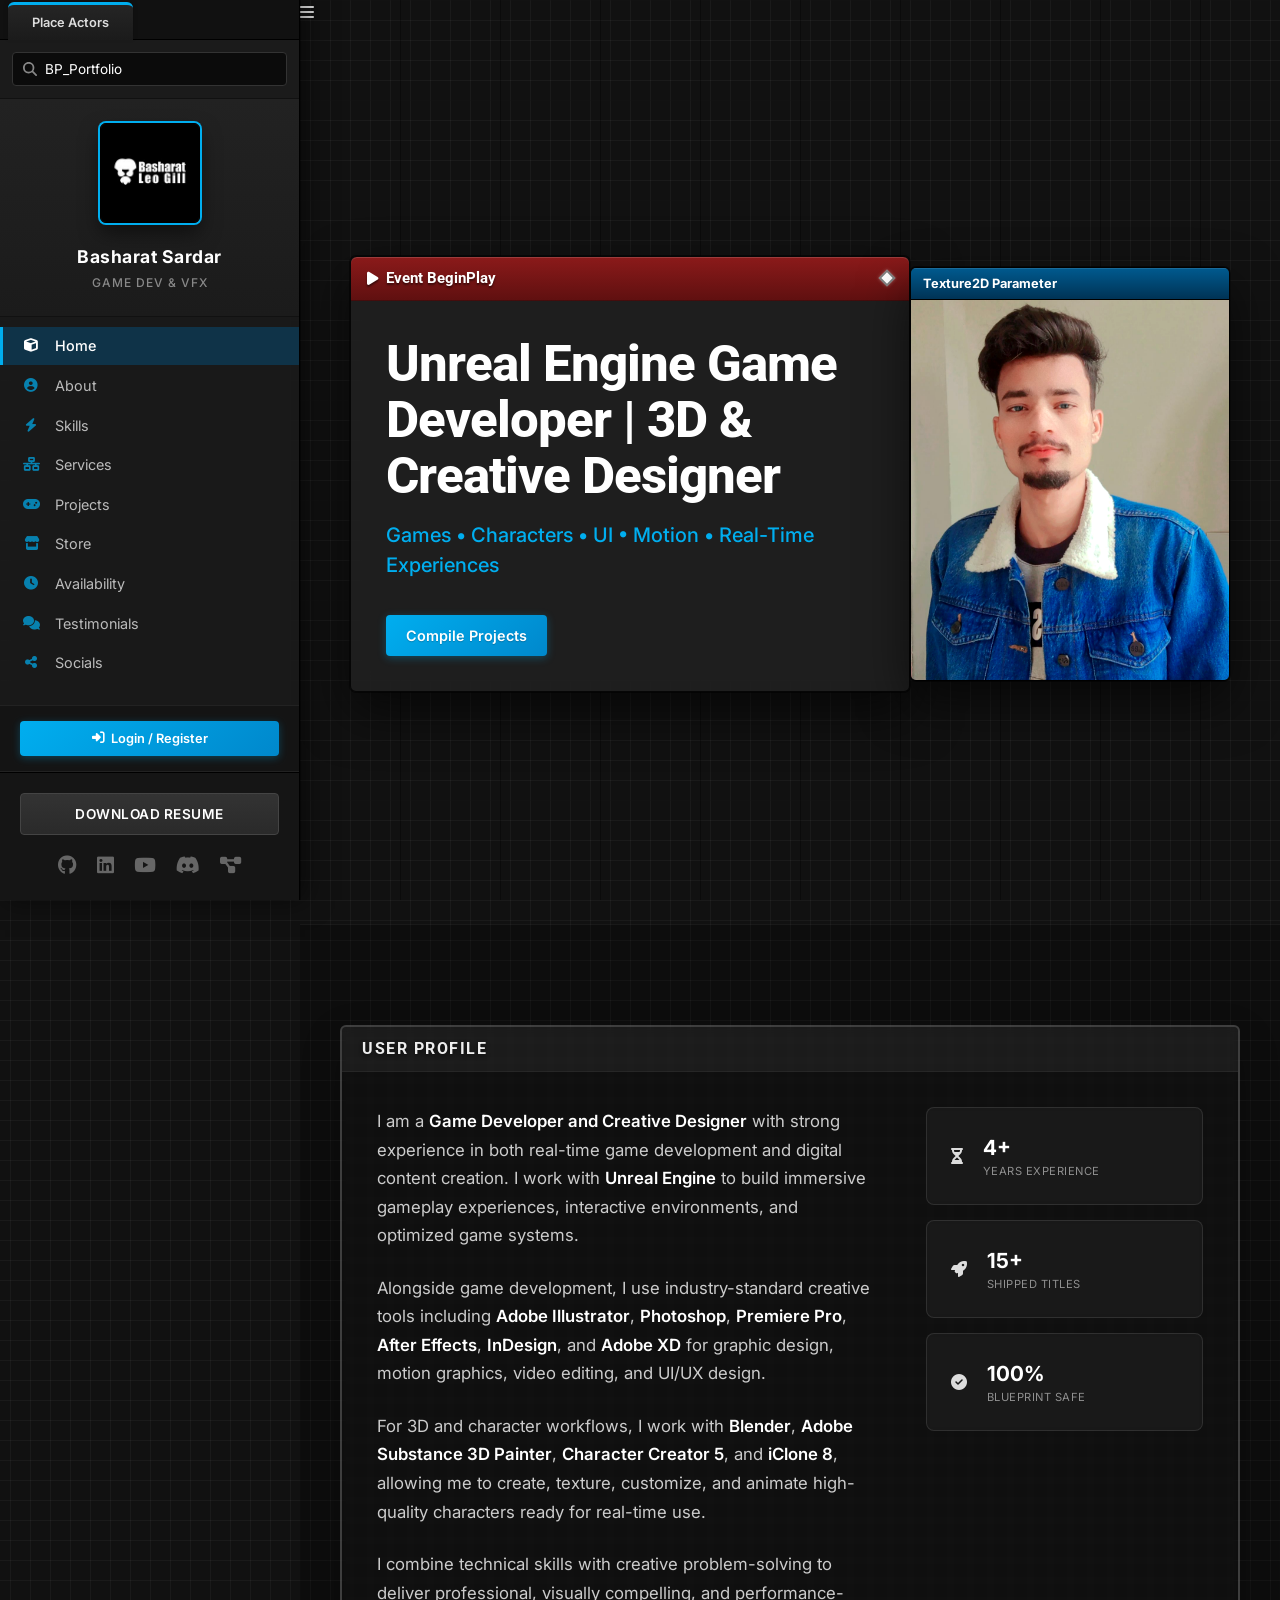
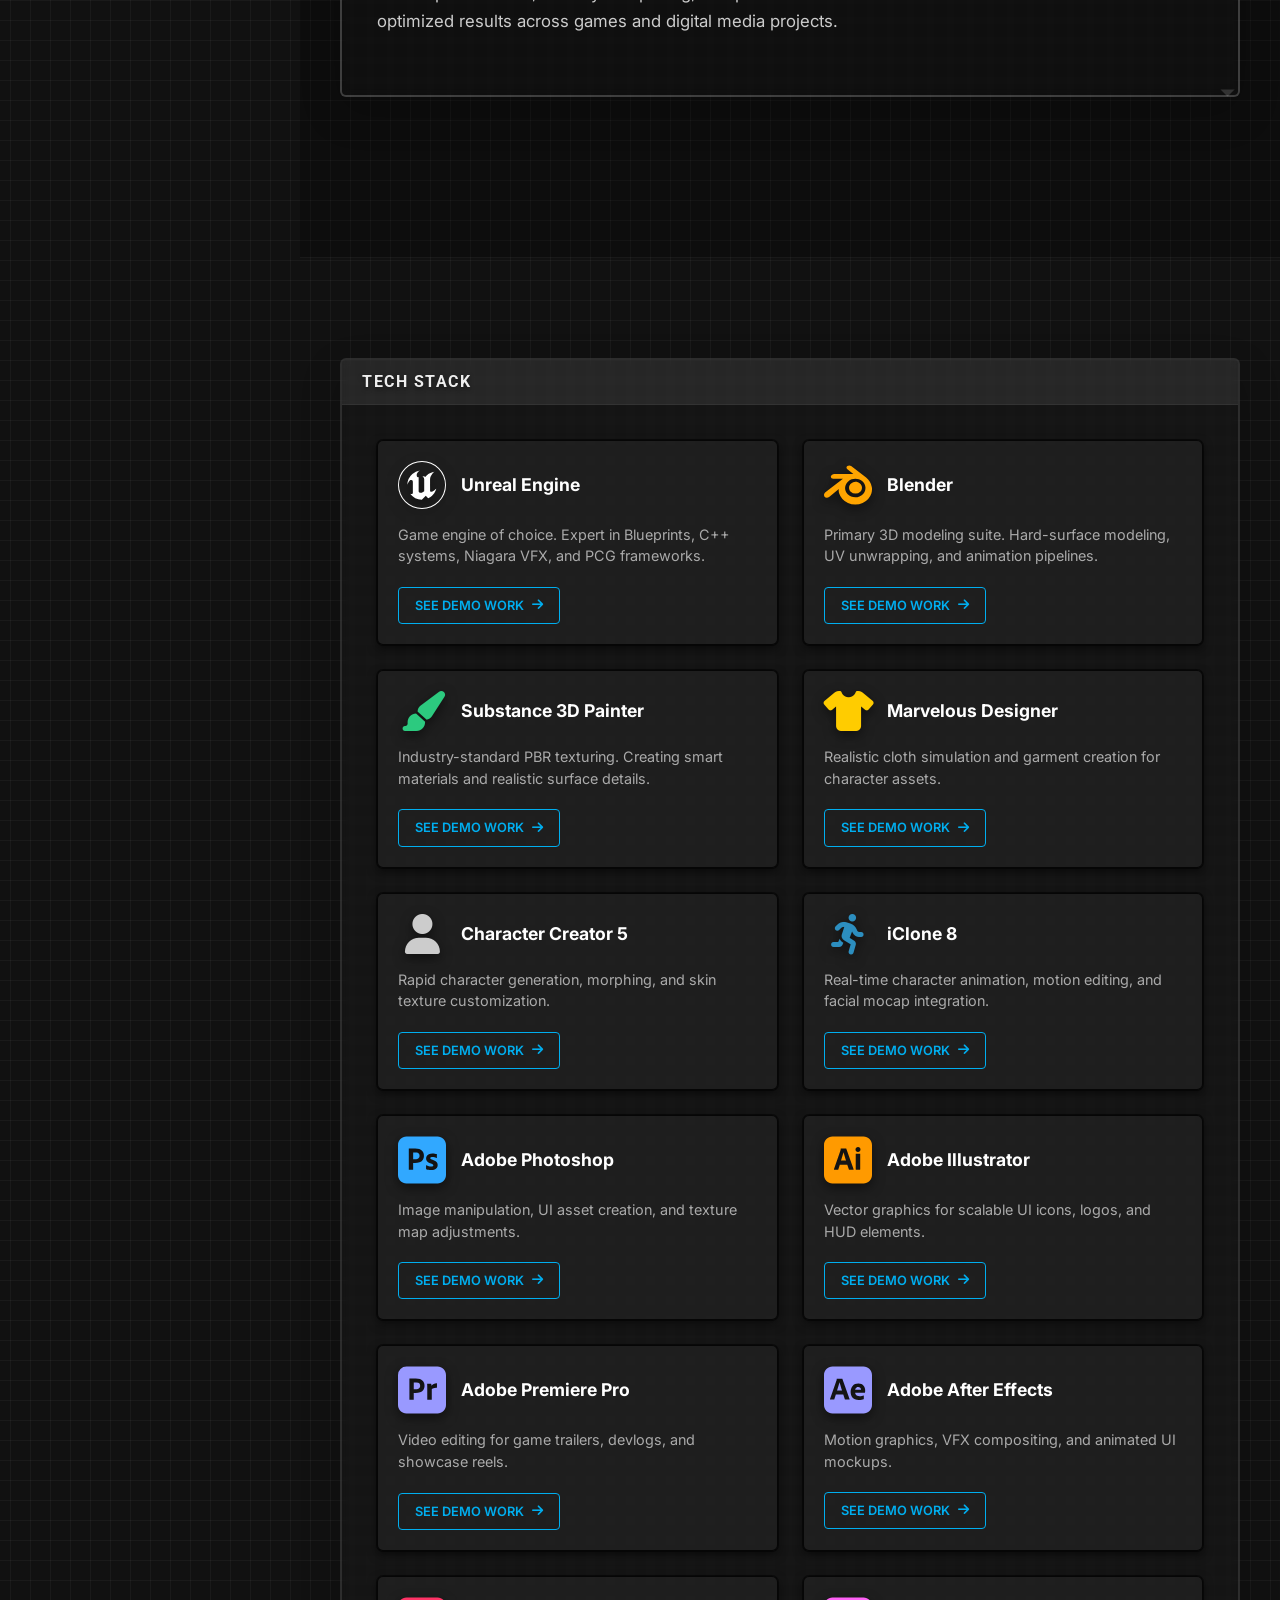
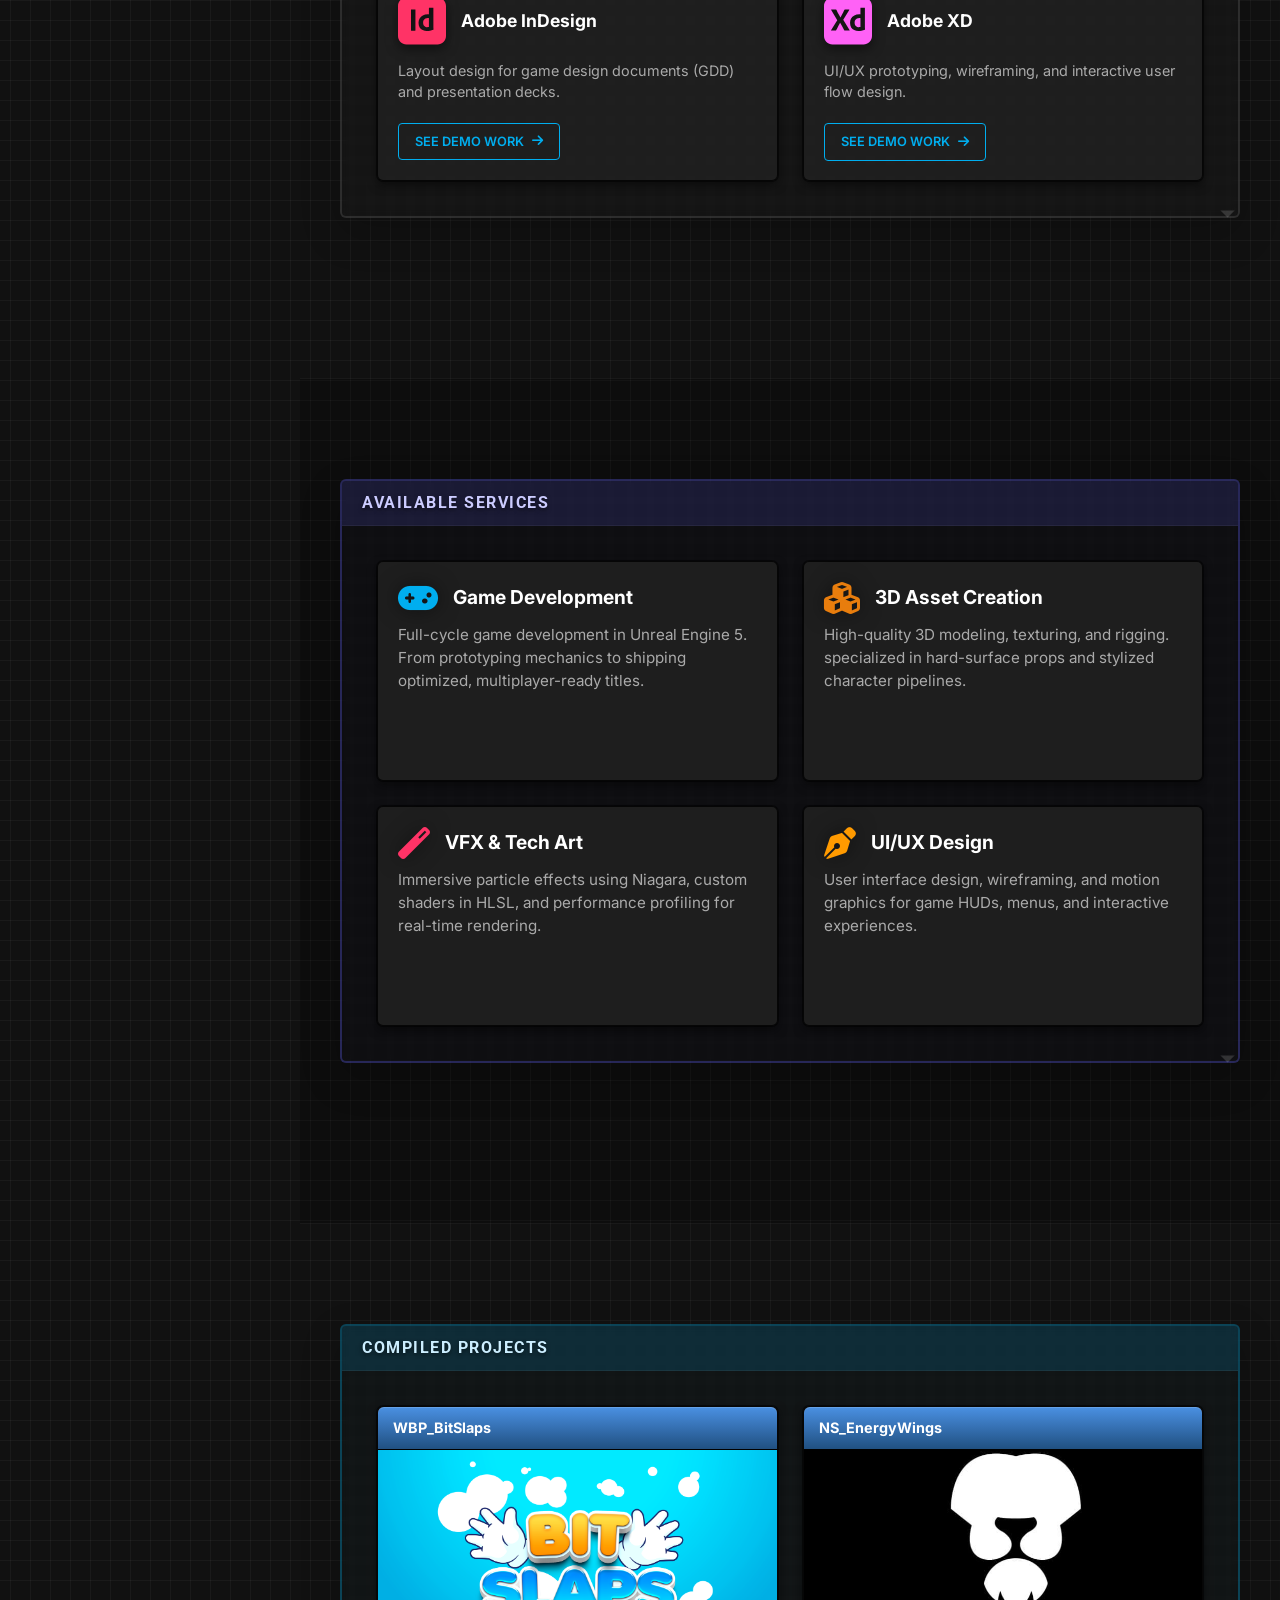
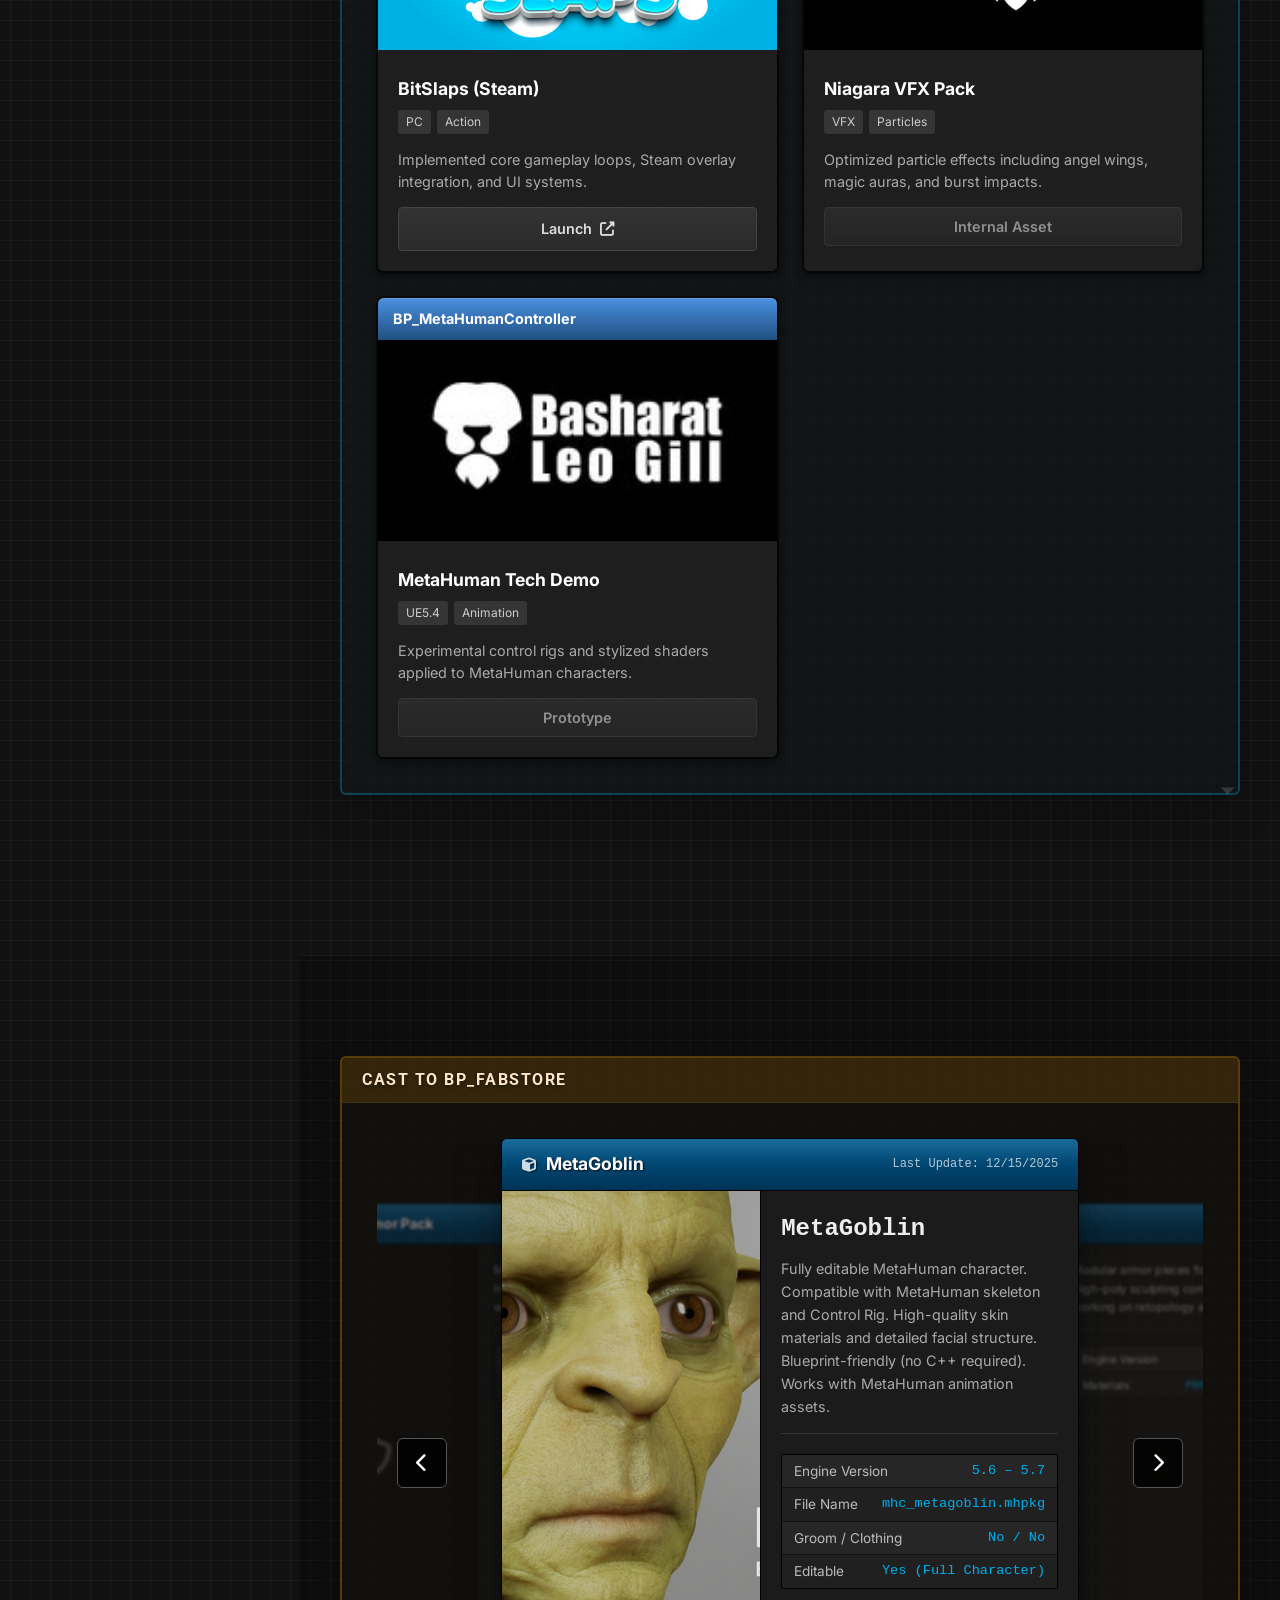
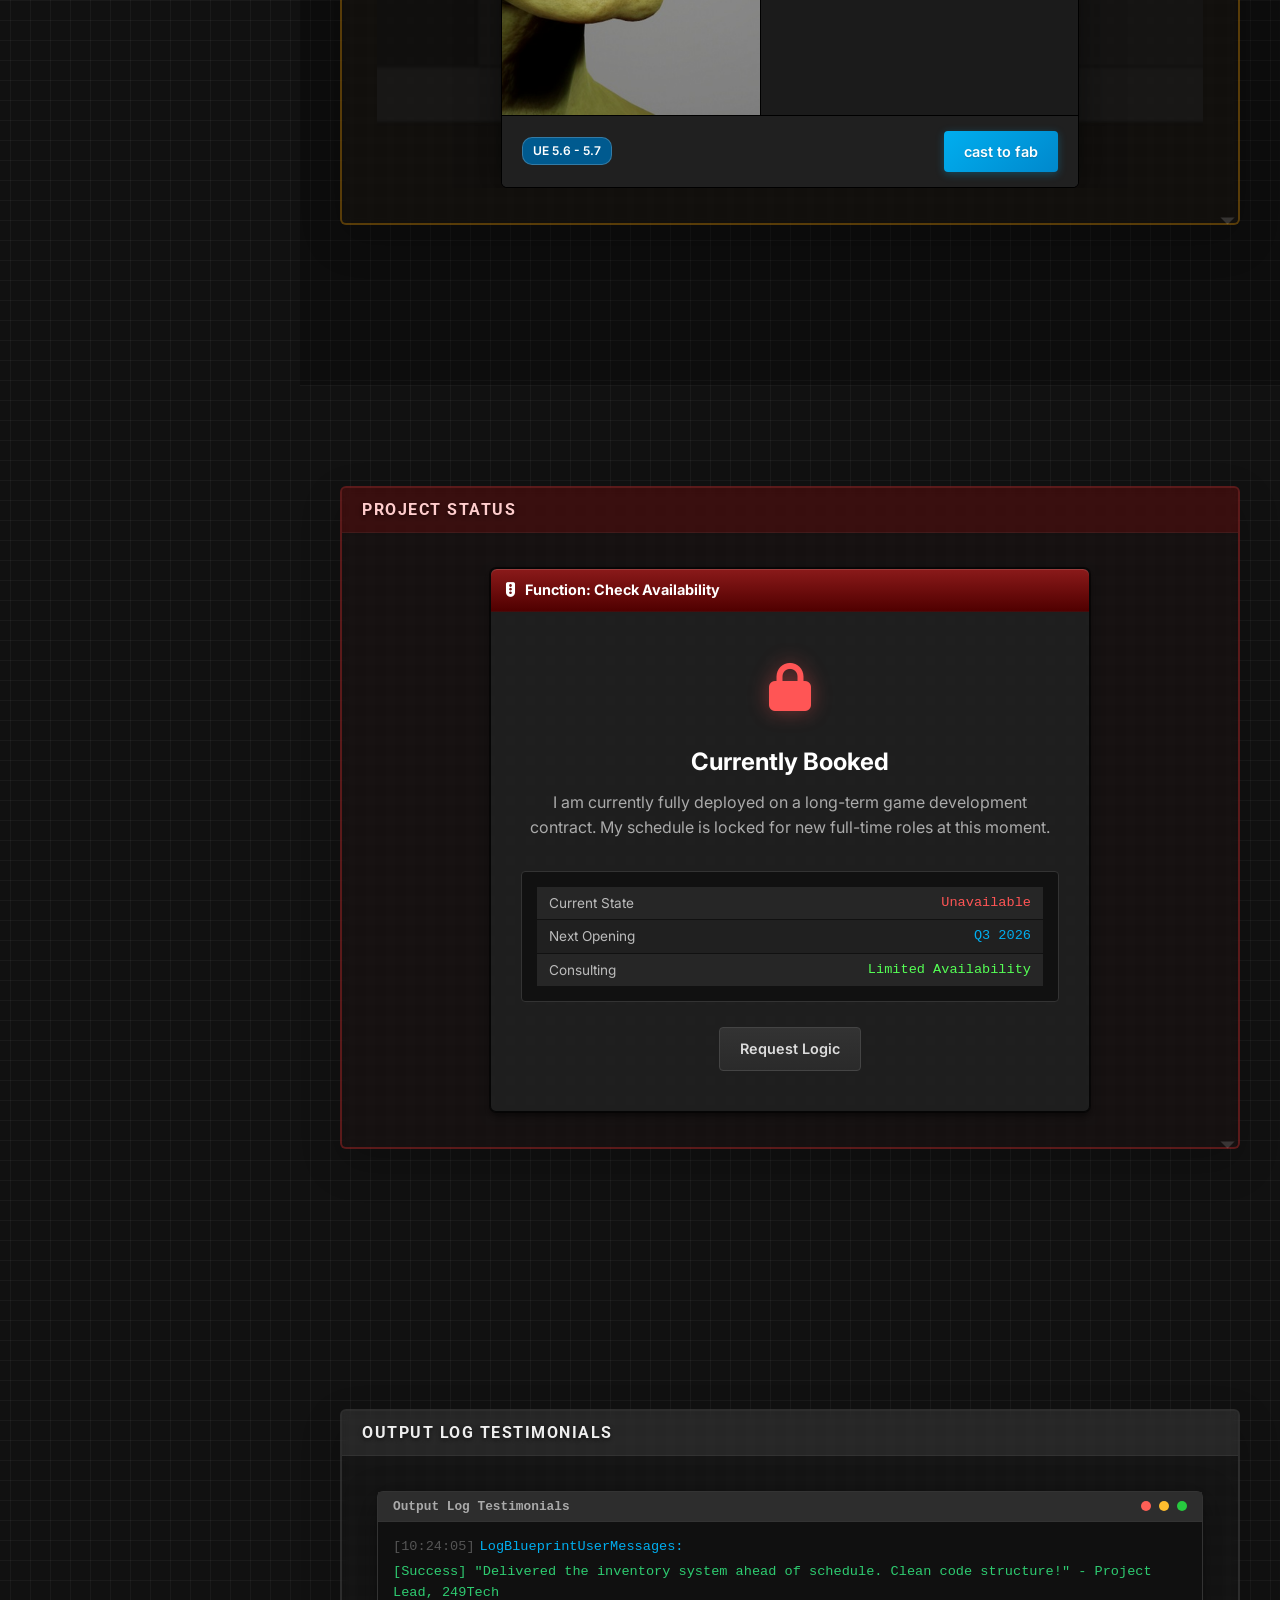
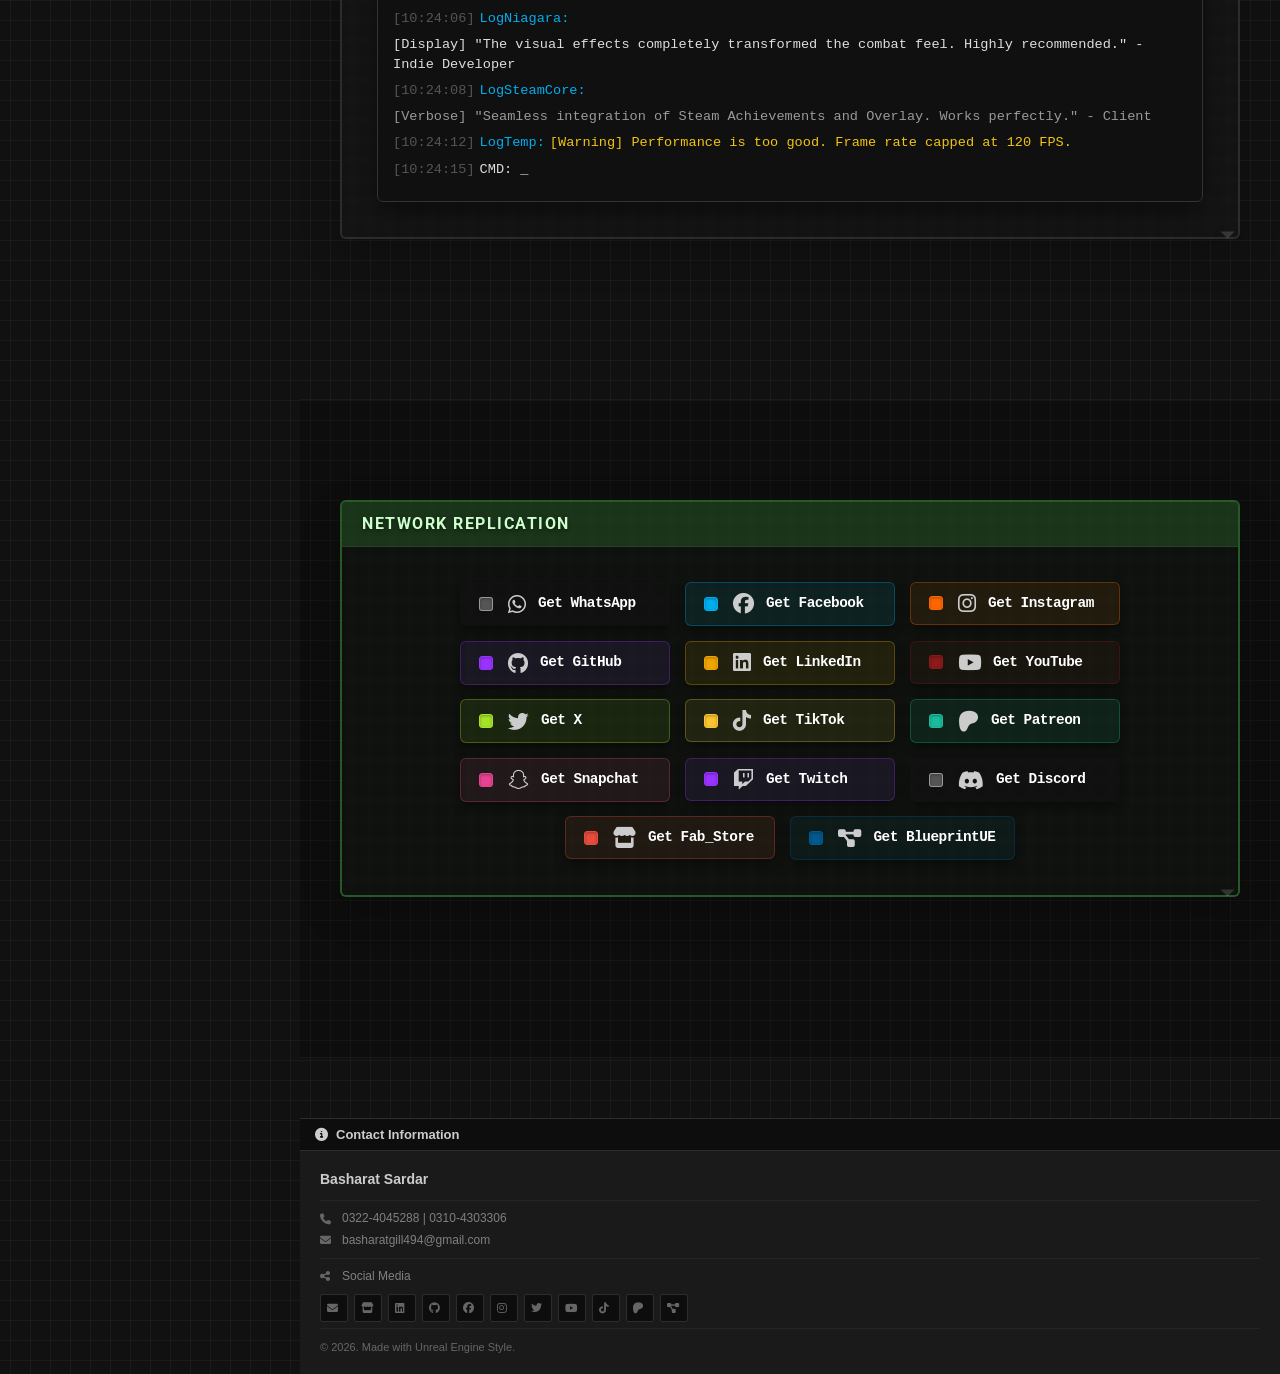
==== index.html @ 5f59af13 "Updates" ====
<!doctype html>
<html lang="en">
  <head>
    <meta charset="UTF-8" />
    <link rel="icon" type="image/jpeg" href="/assets/Icon-CEmAAxFY.jpg" />
    <meta name="viewport" content="width=device-width, initial-scale=1.0" />
    <title>Basharat Sardar | UE5 Specialist</title>
    <!-- Keep existing fonts/icons to ensure design match -->
    <link rel="stylesheet" href="https://cdnjs.cloudflare.com/ajax/libs/font-awesome/6.5.1/css/all.min.css">
    <link href="https://fonts.googleapis.com/css2?family=Inter:wght@300;400;500;600&family=Roboto:wght@400;500;700&display=swap" rel="stylesheet">
    <link rel="stylesheet" href="https://cdn.jsdelivr.net/npm/@fontsource/cascadia-code@4.2.1/index.min.css">
    <script type="module" crossorigin src="/assets/index-CNYZ9D4y.js"></script>
    <link rel="stylesheet" crossorigin href="/assets/index-CQV7jCDr.css">
  </head>
  <body>
    <div id="root"></div>
  </body>
</html>
---- assets/index-CQV7jCDr.css ----
:root{--ue-bg-dark: #111111;--ue-bg-panel: #1b1b1b;--ue-node-body: rgba(32, 32, 32, .95);--ue-grid-line: rgba(255, 255, 255, .04);--ue-grid-line-thick: rgba(0, 0, 0, .3);--ue-text-main: #dddddd;--ue-text-muted: #909090;--ue-primary: #00AEEF;--ue-event: #8B1A1A;--ue-function: #2F599C;--ue-macro: #B0B0B0;--ue-variable: #00A651;--ue-pin-exec: #FFFFFF;--ue-selection: #EFA600;--font-heading: "Roboto", "Segoe UI", sans-serif;--font-body: "Cascadia Code", "Inter", monospace;--shadow-node: 0 4px 10px rgba(0,0,0,.5), 0 0 0 1px rgba(0,0,0,.5);--shadow-elevated: 0 20px 50px rgba(0,0,0,.6), 0 0 0 1px rgba(0,0,0,.5);--border-node: 1px solid rgba(0,0,0,.8);--radius-node: 6px}*{margin:0;padding:0;box-sizing:border-box}::-webkit-scrollbar{width:10px;height:10px;background:#111}::-webkit-scrollbar-thumb{background:#444;border-radius:5px;border:2px solid #111}::-webkit-scrollbar-thumb:hover{background:#666}::-webkit-scrollbar-track{background:#111}body{font-family:var(--font-body);background-color:var(--ue-bg-dark);background-image:linear-gradient(var(--ue-grid-line) 1px,transparent 1px),linear-gradient(90deg,var(--ue-grid-line) 1px,transparent 1px);background-size:20px 20px;background-position:center top;color:var(--ue-text-main);line-height:1.5;overflow-x:hidden}body:before{content:"";position:fixed;top:0;left:0;width:100%;height:100%;background-image:linear-gradient(var(--ue-grid-line-thick) 1px,transparent 1px),linear-gradient(90deg,var(--ue-grid-line-thick) 1px,transparent 1px);background-size:100px 100px;pointer-events:none;z-index:-1}a{text-decoration:none;color:inherit;transition:all .2s ease}ul{list-style:none}.container{max-width:1440px;margin:0 auto;padding:0 40px}.sidebar{position:fixed;top:0;left:0;width:300px;height:100vh;background:#1b1b1bf2;-webkit-backdrop-filter:blur(10px);backdrop-filter:blur(10px);border-right:1px solid #000;display:flex;flex-direction:column;z-index:1000;box-shadow:5px 0 25px #00000080;font-family:Inter,sans-serif}.sidebar-header{background:#111;padding:0;height:40px;display:flex;align-items:flex-end;border-bottom:1px solid #000}.sidebar-tab{background:var(--ue-bg-panel);color:#ddd;font-size:.8rem;padding:8px 24px;border-top-left-radius:6px;border-top-right-radius:6px;font-weight:600;margin-left:8px;position:relative;top:1px;border-top:3px solid var(--ue-primary);box-shadow:0 -2px 5px #0003;background:linear-gradient(to bottom,#252525,#1b1b1b)}.sidebar-search{padding:12px;background:var(--ue-bg-panel);border-bottom:1px solid #111}.sidebar-search-input{width:100%;background:#0b0b0b;border:1px solid #333;border-radius:4px;padding:8px 12px 8px 32px;color:#fff;font-size:.85rem;font-family:Inter,sans-serif;background-image:url("data:image/svg+xml,%3Csvg xmlns='http://www.w3.org/2000/svg' viewBox='0 0 512 512' fill='%23888'%3E%3Cpath d='M416 208c0 45.9-14.9 88.3-40 122.7L502.6 457.4c12.5 12.5 12.5 32.8 0 45.3s-32.8 12.5-45.3 0L330.7 376c-34.4 25.2-76.8 40-122.7 40C93.1 416 0 322.9 0 208S93.1 0 208 0S416 93.1 416 208zM208 352a144 144 0 1 0 0-288 144 144 0 1 0 0 288z'/%3E%3C/svg%3E");background-size:14px;background-repeat:no-repeat;background-position:10px center;transition:border-color .2s}.sidebar-search-input:focus{outline:none;border-color:var(--ue-selection)}.sidebar-asset-preview{padding:24px;display:flex;flex-direction:column;align-items:center;border-bottom:1px solid #111;background:linear-gradient(to bottom,#222,#1b1b1b)}.logo img{height:100px;width:100px;border-radius:6px;border:1px solid #000;object-fit:cover;box-shadow:0 0 0 2px var(--ue-primary),0 10px 20px #00000080;transition:transform .3s cubic-bezier(.34,1.56,.64,1)}.logo:hover img{transform:scale(1.05) rotate(2deg)}.sidebar-details{margin-top:15px;text-align:center}.sidebar-name{font-weight:700;font-size:1.1rem;color:#fff;letter-spacing:.5px}.sidebar-desc{color:#888;font-size:.75rem;text-transform:uppercase;letter-spacing:1px;margin-top:4px;font-weight:500}.nav-links{padding:10px 0;overflow-y:auto;flex:1}.nav-links li{margin-bottom:2px}.nav-links a{display:flex;align-items:center;padding:8px 16px;font-size:.9rem;color:#bbb;border-left:3px solid transparent;transition:all .1s ease-out}.nav-links a i{width:24px;text-align:center;margin-right:12px;font-size:.85rem;color:var(--ue-primary);opacity:.7;transition:opacity .2s}.nav-links a:hover{background:#ffffff0d;color:#fff}.nav-links a:hover i{opacity:1}.nav-links a.active{background:#005a8f66;border-left-color:var(--ue-primary);color:#fff;font-weight:500}.nav-links a.active i{color:#fff;opacity:1}.sidebar-auth{padding:15px 20px;border-top:1px solid #222;border-bottom:1px solid #222;background:#0003}.sidebar-user{display:flex;flex-direction:column;gap:10px}.sidebar-user-info{display:flex;align-items:center;gap:10px}.sidebar-user-avatar{width:32px;height:32px;border-radius:50%;background:linear-gradient(135deg,var(--ue-primary),#0088cc);display:flex;align-items:center;justify-content:center;overflow:hidden;flex-shrink:0}.sidebar-user-avatar img{width:100%;height:100%;object-fit:cover}.sidebar-user-avatar i{font-size:.9rem;color:#fff}.sidebar-user-name{font-size:.85rem;color:var(--ue-text-main);font-weight:500;white-space:nowrap;overflow:hidden;text-overflow:ellipsis}.sidebar-auth-buttons{display:flex;gap:8px}.btn-sidebar-auth{display:flex;align-items:center;justify-content:center;gap:6px;padding:8px 12px;border-radius:4px;font-size:.8rem;font-weight:600;cursor:pointer;transition:all .2s;text-decoration:none;border:none}.btn-login{width:100%;background:linear-gradient(135deg,var(--ue-primary),#0088cc);color:#fff;box-shadow:0 2px 8px #00aeef4d}.btn-login:hover{box-shadow:0 4px 15px #00aeef80;transform:translateY(-1px)}.btn-dashboard{flex:1;background:linear-gradient(135deg,var(--ue-variable),#007a3d);color:#fff}.btn-dashboard:hover{box-shadow:0 4px 12px #00a65166}.btn-logout{background:#8b1a1a4d;color:#ff6b6b;border:1px solid rgba(139,26,26,.5);padding:8px 10px}.btn-logout:hover{background:#8b1a1a80}.sidebar-footer{margin-top:auto;padding:20px;background:#151515;border-top:1px solid #000;text-align:center}.btn-cv{display:block;background:linear-gradient(to bottom,#333,#2a2a2a);color:#fff;padding:10px;border-radius:4px;font-size:.85rem;font-weight:600;margin-bottom:16px;border:1px solid #444;text-transform:uppercase;letter-spacing:.5px}.btn-cv:hover{background:linear-gradient(to bottom,#444,#333);border-color:#666}.sidebar-socials a{color:#666;margin:0 10px;font-size:1.2rem;transition:color .2s,transform .2s;display:inline-block}.sidebar-socials a:hover{color:var(--ue-primary);transform:translateY(-2px)}body{padding-left:300px}@media (max-width: 968px){body{padding-left:0}.sidebar{transform:translate(-100%);transition:transform .3s cubic-bezier(.4,0,.2,1)}.sidebar.active{transform:translate(0)}.menu-toggle{display:flex}}.btn{display:inline-flex;align-items:center;gap:8px;padding:10px 24px;border-radius:4px;font-weight:600;font-size:.9rem;cursor:pointer;border:1px solid transparent;transition:all .2s;font-family:Inter,sans-serif}.btn-primary{background:linear-gradient(to bottom,#00aeef,#008cc2);color:#fff;box-shadow:0 2px 5px #0003;text-shadow:0 1px 1px rgba(0,0,0,.2)}.btn-primary:hover{filter:brightness(1.1);box-shadow:0 4px 10px #00aeef66}.btn-secondary:hover{background:#3a3a3a;color:#fff;border-color:#666}.hero{min-height:100vh;display:flex;align-items:center;justify-content:center;padding:50px;position:relative;overflow:hidden}.hero-container{display:flex;align-items:center;justify-content:space-between;width:100%;max-width:1200px;z-index:10}.hero-node{background:var(--ue-node-body);border:var(--border-node);border-radius:var(--radius-node);box-shadow:var(--shadow-elevated);width:600px;position:relative;-webkit-backdrop-filter:blur(12px);backdrop-filter:blur(12px);transition:all .6s cubic-bezier(.4,0,.2,1);z-index:1}.hero-node-header{background:linear-gradient(to bottom,#8b1a1a,#601010);padding:10px 16px;border-radius:var(--radius-node) var(--radius-node) 0 0;display:flex;justify-content:space-between;align-items:center;border-bottom:1px solid rgba(0,0,0,.5);box-shadow:inset 0 1px #ffffff26}.hero-node-header span{color:#fff;font-weight:700;font-size:.95rem;text-shadow:0 2px 2px rgba(0,0,0,.5);display:flex;align-items:center;gap:8px;font-family:Roboto,sans-serif}@keyframes pulse-exec{0%{filter:drop-shadow(0 0 0 rgba(255,255,255,0))}50%{filter:drop-shadow(0 0 5px rgba(255,255,255,.8))}to{filter:drop-shadow(0 0 0 rgba(255,255,255,0))}}.pin-exec-out{width:16px;height:18px;background-image:url("data:image/svg+xml,%3Csvg viewBox='0 0 12 14' xmlns='http://www.w3.org/2000/svg'%3E%3Cpath d='M0 0 H7 L12 7 L7 14 H0 V0 Z' fill='white' /%3E%3C/svg%3E");background-repeat:no-repeat;background-size:contain;animation:pulse-exec 3s infinite ease-in-out}.hero-content{padding:35px}.hero-content h1{font-size:3.2rem;line-height:1.1;margin-bottom:15px;color:#fff;font-family:Roboto,sans-serif;font-weight:800;letter-spacing:-1px}.hero-content h2{font-size:1.25rem;color:var(--ue-primary);margin-bottom:25px;font-weight:500;font-family:Inter,sans-serif}.hero-actions{margin-top:35px;display:flex;gap:15px}.profile-node-wrapper{position:relative;padding:60px;margin:-60px;z-index:10}.texture-node{width:320px;background:#202020;border:1px solid #000;border-radius:var(--radius-node);box-shadow:var(--shadow-elevated);overflow:hidden;transition:all .5s cubic-bezier(.175,.885,.32,1.275);position:relative}.profile-node-wrapper:hover .texture-node{transform:scale(1.15) rotate(1deg);box-shadow:0 40px 100px #00aeef40,0 0 0 2px var(--ue-primary);border-color:var(--ue-primary);z-index:100}.texture-header{background:linear-gradient(to bottom,#005a8f,#035);padding:6px 12px;color:#fff;font-size:.8rem;font-weight:700;border-bottom:1px solid #000;box-shadow:inset 0 1px #ffffff1a}.texture-preview{width:100%;height:380px;object-fit:cover;display:block;filter:contrast(1.1)}.section{padding:100px 0}.bg-dark{background-color:#0003;border-top:1px solid rgba(255,255,255,.05);border-bottom:1px solid rgba(255,255,255,.05)}.about-grid{display:grid;grid-template-columns:1.8fr 1fr;gap:50px}.about-text{font-family:Inter,sans-serif;font-size:1.05rem;color:#ccc;line-height:1.7;margin-bottom:24px}.about-text strong{color:#fff;font-weight:600}.stat-card{background:#1e1e1e99;-webkit-backdrop-filter:blur(5px);backdrop-filter:blur(5px);border:1px solid rgba(255,255,255,.1);padding:24px;border-radius:8px;display:flex;align-items:center;gap:20px;transition:all .3s;margin-bottom:15px}.stat-card:hover{background:#282828cc;border-color:var(--ue-primary);transform:translate(8px);box-shadow:0 5px 15px #0000004d}.skills-grid{display:grid;grid-template-columns:repeat(auto-fill,minmax(280px,1fr));gap:25px}.skill-node,.project-node,.software-card{background:var(--ue-node-body);border:var(--border-node);border-radius:var(--radius-node);box-shadow:var(--shadow-node);-webkit-backdrop-filter:blur(10px);backdrop-filter:blur(10px);transition:transform .2s cubic-bezier(.25,.46,.45,.94),box-shadow .2s}.skill-node:hover,.project-node:hover,.software-card:hover{transform:translateY(-5px);box-shadow:0 15px 30px #0006;border-color:#fff3}.skill-header,.project-header,.contact-header{border-radius:var(--radius-node) var(--radius-node) 0 0;box-shadow:inset 0 1px #ffffff26;padding:10px 15px;display:flex;align-items:center;gap:10px;font-weight:700;font-size:.9rem;color:#fff;border-bottom:1px solid rgba(0,0,0,.5)}.skill-body{padding:20px}.software-card{display:flex;flex-direction:column;padding:20px;position:relative}.sw-header{background:transparent;border-radius:0;box-shadow:none;border-bottom:0;margin-bottom:15px;display:flex;align-items:center;gap:15px;padding:0}.sw-logo{width:48px;height:48px;object-fit:contain;filter:drop-shadow(0 4px 6px rgba(0,0,0,.5))}.sw-fallback-icon{font-size:2.5rem;width:48px;text-align:center;filter:drop-shadow(0 4px 6px rgba(0,0,0,.5))}.sw-title{font-size:1.1rem;font-weight:700;color:#fff}.sw-body{flex:1;display:flex;flex-direction:column}.software-desc{font-size:.9rem;color:#aaa;line-height:1.5;margin-bottom:20px;flex:1}.btn-demo{align-self:flex-start;padding:8px 16px;border:1px solid var(--ue-primary);color:var(--ue-primary);border-radius:4px;font-size:.8rem;font-weight:600;text-transform:uppercase;transition:all .2s;display:inline-flex;align-items:center;gap:8px}.btn-demo:hover{background:var(--ue-primary);color:#fff;box-shadow:0 0 10px #00aeef66}.project-thumb{height:200px;width:100%;object-fit:cover;transition:filter .3s}.project-node:hover .project-thumb{filter:brightness(1.1)}.project-header{background:linear-gradient(to bottom,#4a90e2,#205081);color:#fff;padding:10px 15px;font-weight:700;font-size:.9rem;border-bottom:1px solid #000}.project-info{padding:20px;display:flex;flex-direction:column;flex:1}.project-info h3{margin-bottom:8px;color:#fff;font-size:1.1rem}.project-info p{color:#aaa;font-size:.9rem;margin-bottom:15px;flex:1}.tags{margin-bottom:15px;display:flex;flex-wrap:wrap;gap:6px}.tag{background:#ffffff1a;padding:3px 8px;border-radius:3px;font-size:.75rem;color:#ccc}@media (max-width: 968px){.hero-container{flex-direction:column;gap:40px;text-align:center}.hero-node{width:100%}.hero-content h1{font-size:2.5rem}.about-grid{grid-template-columns:1fr}.texture-node{display:none}}@media (max-width: 768px){.menu-toggle{display:flex}.profile-node-wrapper{display:none}.hero{padding:80px 20px}}.carousel-wrapper{position:relative;height:650px;display:flex;align-items:center;justify-content:center;perspective:1000px;overflow:hidden}.carousel-item{position:absolute;width:70%;max-width:900px;height:100%;background:transparent;border:none;padding:0;transition:all .5s ease-in-out;opacity:0;z-index:0;display:flex;flex-direction:column;filter:drop-shadow(0 10px 20px rgba(0,0,0,.5))}.carousel-item.active{transform:translate(0) scale(1);opacity:1;z-index:10}.carousel-item.prev{transform:translate(-50%) scale(.8);opacity:.5;z-index:5;filter:blur(2px)}.carousel-item.next{transform:translate(50%) scale(.8);opacity:.5;z-index:5;filter:blur(2px)}.carousel-nav{position:absolute;width:100%;top:50%;transform:translateY(-50%);display:flex;justify-content:space-between;padding:0 20px;z-index:20;pointer-events:none}.carousel-btn{pointer-events:auto;background:#000c;border:1px solid #555;color:#fff;width:50px;height:50px;border-radius:6px;display:flex;align-items:center;justify-content:center;cursor:pointer;transition:all .2s;font-size:1.2rem;-webkit-backdrop-filter:blur(5px);backdrop-filter:blur(5px)}.carousel-btn:hover{background:#00aeef;border-color:#fff;box-shadow:0 0 15px #00aeef99;transform:scale(1.1)}.marketplace-card{display:flex;flex-direction:column;height:100%;background:#141414f2;border:1px solid #000;border-radius:6px;overflow:hidden;box-shadow:inset 0 0 0 1px #ffffff1a;-webkit-backdrop-filter:blur(10px);backdrop-filter:blur(10px)}.mp-header{background:linear-gradient(to bottom,#005a8f,#035);padding:12px 20px;border-bottom:1px solid #000;display:flex;justify-content:space-between;align-items:center;position:relative}.mp-header:after{content:"";position:absolute;top:0;left:0;right:0;height:50%;background:linear-gradient(to bottom,rgba(255,255,255,.1),transparent);pointer-events:none}.mp-title{font-size:1.1rem;font-weight:700;color:#fff;margin:0;text-shadow:1px 1px 2px rgba(0,0,0,.8);display:flex;align-items:center;gap:10px}.mp-title:before{content:"";font-family:"Font Awesome 6 Free";font-weight:900;font-size:.9rem;opacity:.8}.mp-update{font-size:.75rem;color:#ffffffb3;font-family:Cascadia Code,monospace}.mp-body{display:flex;flex:1;overflow:hidden;background:#151515}.mp-preview{width:45%;background:#000;border-right:1px solid #000;position:relative}.mp-image{width:100%;height:100%;object-fit:cover;opacity:.9;transition:opacity .3s}.mp-preview:hover .mp-image{opacity:1}.mp-info-panel{flex:1;padding:20px;overflow-y:auto;background:#1b1b1b;display:flex;flex-direction:column}.mp-content-title{font-size:1.5rem;font-weight:700;color:#eee;margin-bottom:10px;font-family:Cascadia Code,monospace}.mp-desc-full{font-size:.9rem;color:#aaa;line-height:1.6;margin-bottom:20px;padding-bottom:15px;border-bottom:1px solid #333}.property-group{border:1px solid #000;border-radius:2px;overflow:hidden}.property-row{display:flex;justify-content:space-between;padding:6px 12px;border-bottom:1px solid #111;font-size:.85rem;align-items:center}.property-row:last-child{border-bottom:none}.property-row:nth-child(2n){background:#202020}.property-row:nth-child(odd){background:#262626}.prop-key{color:#bbb}.prop-val{color:#00aeef;text-align:right;font-family:Cascadia Code,monospace}.mp-actions{padding:15px 20px;background:#202020;border-top:1px solid #000;display:flex;justify-content:space-between;align-items:center}.mp-actions .tag{background:#005a8f;color:#fff;padding:4px 10px;border-radius:10px;font-size:.75rem;font-weight:600;border:1px solid rgba(255,255,255,.2)}@media (max-width: 768px){.mp-body{flex-direction:column}.mp-preview{width:100%;height:250px;border-right:none;border-bottom:1px solid #000}.carousel-item{width:90%}}.services-grid{display:grid;grid-template-columns:repeat(auto-fit,minmax(280px,1fr));gap:25px}.service-node{background:#202020;border:1px solid #000;border-radius:6px;box-shadow:var(--shadow-node);transition:transform .2s;overflow:hidden}.service-node:hover{transform:translateY(-5px);border-color:var(--ue-primary)}.service-header{background:linear-gradient(to bottom,#4a4a4a,#2a2a2a);padding:10px 15px;color:#fff;font-weight:700;font-size:1rem;border-bottom:1px solid #000;display:flex;align-items:center;gap:10px}.service-header i{color:var(--ue-primary)}.service-body{padding:20px}.service-body p{font-size:.9rem;color:#ccc;line-height:1.6}.output-log-window{background:#101010;border:1px solid #333;border-radius:6px;box-shadow:0 10px 30px #00000080;max-width:900px;margin:0 auto;font-family:Cascadia Code,Consolas,monospace}.log-header{background:#2d2d2d;padding:5px 15px;display:flex;justify-content:space-between;align-items:center;border-bottom:1px solid #333}.log-header span{font-size:.8rem;color:#aaa;font-weight:600}.log-controls{display:flex;gap:8px}.log-dot{width:10px;height:10px;border-radius:50%}.log-dot.red{background:#ff5f56}.log-dot.yellow{background:#ffbd2e}.log-dot.green{background:#27c93f}.log-content{padding:15px;font-size:.85rem;color:#ddd;line-height:1.5}.log-line{margin-bottom:6px;display:flex;flex-wrap:wrap;gap:5px}.log-time{color:#555}.log-cat{color:#00aeef}.log-msg.success{color:#2ecc71}.log-msg.display{color:#ddd}.log-msg.verbose{color:#999}.log-msg.warning{color:#f1c40f}.blink-cursor{animation:blink 1s step-end infinite}@keyframes blink{50%{opacity:0}}@media (max-width: 768px){.services-grid{grid-template-columns:1fr}}footer{padding:0;margin-top:60px;width:100%;position:relative;z-index:10}.footer-panel{background:#1a1a1a;border-top:1px solid #2d2d2d;width:100%;font-family:Segoe UI,Arial,sans-serif}.footer-header{background:#0d0d0d;border-bottom:1px solid #2d2d2d;padding:6px 15px;color:#ccc;font-size:13px;display:flex;align-items:center;gap:8px;font-weight:600}.footer-panel-content{padding:12px 20px;max-width:1200px;margin:0 auto}.footer-section{padding:6px 0;border-bottom:1px solid #252525}.footer-section:last-child{border-bottom:none}.footer-name{color:#ccc;font-size:14px;font-weight:600;margin-bottom:4px}.footer-info{color:gray;font-size:12px;line-height:1.6}.footer-info p{display:flex;align-items:center;gap:8px;margin:2px 0}.footer-info i{color:#666;width:14px;font-size:11px}.footer-social-links{display:flex;gap:6px;margin-top:8px;flex-wrap:wrap}.footer-social-links a{display:inline-flex;align-items:center;justify-content:center;width:28px;height:28px;background:#0d0d0d;border:1px solid #2d2d2d;color:gray;text-decoration:none;font-size:12px;transition:all .2s;border-radius:2px}.footer-social-links a:hover{background:#252525;border-color:#404040;color:#ccc;transform:none}.footer-copyright-text{color:#666;font-size:11px;margin-top:4px}@media (max-width: 768px){.footer-panel-content{padding:10px 15px}.footer-social-links a{width:32px;height:32px;font-size:14px}}.social-grid{display:flex;flex-wrap:wrap;gap:15px;justify-content:center}.ue-var-node{text-decoration:none;display:inline-block;transition:all .2s cubic-bezier(.25,.46,.45,.94)}.ue-var-node:hover{transform:translateY(-4px) scale(1.02)}.var-pill{background:#111111d9;-webkit-backdrop-filter:blur(4px);backdrop-filter:blur(4px);border-radius:6px;display:flex;align-items:center;padding:10px 18px;border:1px solid transparent;box-shadow:0 4px 10px #0006;position:relative;min-width:210px;transition:box-shadow .3s,border-color .3s,background-color .3s}.var-pin{width:14px;height:14px;border-radius:3px;margin-right:15px;border:1px solid rgba(255,255,255,.4);background-color:#555;flex-shrink:0;box-shadow:inset 0 1px 3px #0000004d}.var-content{display:flex;align-items:center;gap:12px}.var-icon{font-size:1.3rem;color:#ccc;transition:color .3s}.var-name{font-family:Cascadia Code,monospace;font-size:.9rem;color:#fff;font-weight:600;letter-spacing:-.5px}.type-object .var-pill{border-color:#00aeef4d;background:#00aeef14}.type-object .var-pin{background-color:#00aeef;border-color:#00aeef}.type-object:hover .var-pill{box-shadow:0 5px 20px #00aeef66;border-color:#00aeef}.type-object:hover .var-icon{color:#00aeef}.type-transform .var-pill{border-color:#ff66004d;background:#ff660014}.type-transform .var-pin{background-color:#f60;border-color:#f60}.type-transform:hover .var-pill{box-shadow:0 5px 20px #f606;border-color:#f60}.type-transform:hover .var-icon{color:#f60}.type-class .var-pill{border-color:#9933ff4d;background:#9933ff14}.type-class .var-pin{background-color:#93f;border-color:#93f}.type-class:hover .var-pill{box-shadow:0 5px 20px #93f6;border-color:#93f}.type-class:hover .var-icon{color:#93f}.type-interface .var-pill{border-color:#efa6004d;background:#efa60014}.type-interface .var-pin{background-color:#efa600;border-color:#efa600}.type-interface:hover .var-pill{box-shadow:0 5px 20px #efa60066;border-color:#efa600}.type-interface:hover .var-icon{color:#efa600}.type-bool .var-pill{border-color:#8b1a1a4d;background:#8b1a1a14}.type-bool .var-pin{background-color:#8b1a1a;border-color:#8b1a1a}.type-bool:hover .var-pill{box-shadow:0 5px 20px #8b1a1a66;border-color:#8b1a1a}.type-bool:hover .var-icon{color:#f55}.type-float .var-pill{border-color:#a5e4284d;background:#a5e42814}.type-float .var-pin{background-color:#a5e428;border-color:#a5e428}.type-float:hover .var-pill{box-shadow:0 5px 20px #a5e42866;border-color:#a5e428}.type-float:hover .var-icon{color:#a5e428}.type-vector .var-pill{border-color:#fbc5314d;background:#fbc53114}.type-vector .var-pin{background-color:#fbc531;border-color:#fbc531}.type-vector:hover .var-pill{box-shadow:0 5px 20px #fbc53166;border-color:#fbc531}.type-vector:hover .var-icon{color:#fbc531}.type-int .var-pill{border-color:#1abc9c4d;background:#1abc9c14}.type-int .var-pin{background-color:#1abc9c;border-color:#1abc9c}.type-int:hover .var-pill{box-shadow:0 5px 20px #1abc9c66;border-color:#1abc9c}.type-int:hover .var-icon{color:#1abc9c}.type-string .var-pill{border-color:#e843934d;background:#e8439314}.type-string .var-pin{background-color:#e84393;border-color:#e84393}.type-string:hover .var-pill{box-shadow:0 5px 20px #e8439366;border-color:#e84393}.type-string:hover .var-icon{color:#e84393}.type-texture .var-pill{border-color:#e74c3c4d;background:#e74c3c14}.type-texture .var-pin{background-color:#e74c3c;border-color:#e74c3c}.type-texture:hover .var-pill{box-shadow:0 5px 20px #e74c3c66;border-color:#e74c3c}.type-texture:hover .var-icon{color:#e74c3c}.type-struct .var-pill{border-color:#005a8f4d;background:#005a8f14}.type-struct .var-pin{background-color:#005a8f;border-color:#005a8f}.type-struct:hover .var-pill{box-shadow:0 5px 20px #005a8f66;border-color:#005a8f}.type-struct:hover .var-icon{color:#005a8f}@media (max-width: 600px){.social-grid{flex-direction:column;align-items:center}.ue-var-node{width:100%;max-width:300px}.var-pill{width:100%}}.ue-comment-box{border:2px solid rgba(255,255,255,.1);background:#ffffff04;-webkit-backdrop-filter:blur(5px);backdrop-filter:blur(5px);border-radius:6px;position:relative;margin-bottom:60px;box-shadow:0 15px 40px #0003;overflow:visible;transition:background .3s}.ue-comment-box:hover{background:#ffffff06;border-color:#fff3}.ue-comment-header{background:#ffffff14;color:#eee;padding:10px 20px;font-family:Roboto,sans-serif;font-weight:700;font-size:1rem;border-bottom:1px solid rgba(255,255,255,.05);-webkit-user-select:none;user-select:none;text-transform:uppercase;letter-spacing:1.5px;display:flex;align-items:center;border-radius:4px 4px 0 0;text-shadow:0 2px 4px rgba(0,0,0,.5)}.ue-comment-body{padding:35px}.ue-comment-box:after{content:"";position:absolute;bottom:4px;right:4px;width:0;height:0;border-left:10px solid transparent;border-right:10px solid rgba(255,255,255,.15);border-top:10px solid transparent;transform:rotate(45deg)}.ue-comment-box .section-title{display:none}@media (max-width: 768px){.ue-comment-body{padding:20px}}#shorts-carousel .carousel-item{width:350px;height:700px;max-width:100%}#shorts-carousel .carousel-item.prev{transform:translate(-60%) scale(.8) rotateY(10deg)}#shorts-carousel .carousel-item.next{transform:translate(60%) scale(.8) rotateY(-10deg)}.type-short .marketplace-card{height:100%}.type-short .mp-body{flex-direction:column}.type-short .mp-preview{width:100%;height:450px;border-right:none;border-bottom:1px solid #333}.type-short .mp-info-panel{padding:10px 15px;flex:1}.type-short .mp-content-title{font-size:1.1rem;padding:10px 0}.type-short .mp-desc-full{font-size:.8rem;margin-bottom:10px}.type-short .property-row{height:24px}.shorts-embed{width:100%;height:100%;border:none}#shorts-carousel{height:800px}@media (max-width: 480px){#shorts-carousel .carousel-item{width:280px;height:600px}.type-short .mp-preview{height:350px}}.showcase-page{min-height:100vh;padding-top:40px;padding-bottom:60px}.showcase-quick-nav{margin-bottom:30px}.quick-nav-body{padding:20px!important}.quick-nav-grid{display:grid;grid-template-columns:repeat(auto-fill,minmax(140px,1fr));gap:12px}.quick-nav-item{display:flex;flex-direction:column;align-items:center;gap:8px;padding:15px 10px;background:#ffffff08;border:1px solid rgba(255,255,255,.08);border-radius:var(--radius-node);text-decoration:none;transition:all .2s ease;cursor:pointer}.quick-nav-item:hover{background:#ffffff0f;border-color:#ffffff26;transform:translateY(-2px)}.quick-nav-item.active{background:#00aeef1a;border-color:var(--ue-primary);box-shadow:0 0 15px #00aeef33}.quick-nav-logo{width:32px;height:32px;object-fit:contain;filter:drop-shadow(0 2px 4px rgba(0,0,0,.3));transition:transform .2s}.quick-nav-item:hover .quick-nav-logo{transform:scale(1.1)}.quick-nav-icon{font-size:1.5rem;filter:drop-shadow(0 2px 4px rgba(0,0,0,.3));transition:transform .2s}.quick-nav-item:hover .quick-nav-icon{transform:scale(1.1)}.quick-nav-label{font-size:.7rem;font-weight:600;color:var(--ue-text-muted);text-align:center;text-transform:uppercase;letter-spacing:.5px;line-height:1.2;transition:color .2s}.quick-nav-item:hover .quick-nav-label,.quick-nav-item.active .quick-nav-label{color:#fff}.showcase-header{display:flex;align-items:flex-start;gap:25px;margin-bottom:15px;padding:25px;background:var(--ue-node-body);border:var(--border-node);border-radius:var(--radius-node);box-shadow:var(--shadow-node);-webkit-backdrop-filter:blur(10px);backdrop-filter:blur(10px);position:relative;overflow:hidden}.showcase-header:before{content:"";position:absolute;left:0;top:50%;transform:translateY(-50%);width:4px;height:60%;background:var(--ue-primary);border-radius:0 2px 2px 0;box-shadow:0 0 15px var(--ue-primary)}.showcase-logo-wrapper{flex-shrink:0;position:relative}.showcase-logo{width:80px;height:80px;object-fit:contain;filter:drop-shadow(0 4px 12px rgba(0,0,0,.5));transition:transform .3s ease}.showcase-header:hover .showcase-logo{transform:scale(1.05)}.showcase-fallback-icon{width:80px;height:80px;display:flex;align-items:center;justify-content:center;font-size:3.5rem;filter:drop-shadow(0 4px 12px rgba(0,0,0,.5))}.showcase-title-wrapper{flex:1}.showcase-title{font-size:1.8rem;font-weight:700;color:#fff;margin:0 0 8px;font-family:var(--font-heading);letter-spacing:.5px}.showcase-desc{font-size:.95rem;color:var(--ue-text-muted);margin:0 0 20px;line-height:1.6;font-family:var(--font-body)}.showcase-stats{display:flex;gap:30px;flex-wrap:wrap}.stat-item{display:flex;flex-direction:column;align-items:center;gap:4px;padding:12px 20px;background:#ffffff08;border:1px solid rgba(255,255,255,.08);border-radius:var(--radius-node);min-width:100px}.stat-item i{font-size:1.2rem;color:var(--ue-primary);margin-bottom:4px}.stat-value{font-size:1.3rem;font-weight:700;color:#fff}.stat-label{font-size:.7rem;color:var(--ue-text-muted);text-transform:uppercase;letter-spacing:.5px}.proficiency-bar-wrapper{margin-bottom:30px}.proficiency-bar{height:6px;background:#ffffff1a;border-radius:3px;overflow:hidden}.proficiency-fill{height:100%;background:linear-gradient(90deg,var(--ue-primary),#00d4ff);border-radius:3px;box-shadow:0 0 10px var(--ue-primary)}.showcase-two-col{display:grid;grid-template-columns:1fr 1fr;gap:25px;margin-bottom:25px}.skills-tags{display:flex;flex-wrap:wrap;gap:10px}.skill-tag{padding:8px 16px;background:#00aeef1a;border:1px solid rgba(0,174,239,.3);border-radius:20px;font-size:.8rem;color:var(--ue-primary);font-weight:500;transition:all .2s ease}.skill-tag:hover{background:#00aeef33;transform:translateY(-2px)}.highlights-list{display:flex;flex-direction:column;gap:12px}.highlight-item{display:flex;align-items:center;gap:12px;padding:12px 16px;background:#ffffff08;border-radius:var(--radius-node);transition:all .2s ease}.highlight-item:hover{background:#ffffff0f}.highlight-item i{font-size:1.2rem;color:var(--ue-selection);width:24px;text-align:center}.highlight-item span{font-size:.9rem;color:var(--ue-text-main)}.resources-list{margin-top:20px;padding-top:20px;border-top:1px solid rgba(255,255,255,.1)}.resources-title{font-size:.8rem;color:var(--ue-text-muted);text-transform:uppercase;letter-spacing:1px;margin-bottom:12px}.resource-link{display:flex;align-items:center;gap:10px;padding:10px 14px;background:#ffffff08;border:1px solid rgba(255,255,255,.08);border-radius:var(--radius-node);text-decoration:none;margin-bottom:8px;transition:all .2s ease}.resource-link:hover{background:#ffffff0f;border-color:var(--ue-primary)}.resource-link i:first-child{font-size:1.1rem;color:var(--ue-primary);width:20px;text-align:center}.resource-link span{flex:1;font-size:.85rem;color:var(--ue-text-main)}.resource-link i:last-child{font-size:.7rem;color:var(--ue-text-muted);opacity:0;transition:opacity .2s}.resource-link:hover i:last-child{opacity:1}.showcase-projects-grid{display:grid;grid-template-columns:repeat(auto-fill,minmax(320px,1fr));gap:25px}.showcase-project-card{background:var(--ue-node-body);border:var(--border-node);border-radius:var(--radius-node);box-shadow:var(--shadow-node);-webkit-backdrop-filter:blur(10px);backdrop-filter:blur(10px);overflow:hidden;transition:all .2s cubic-bezier(.25,.46,.45,.94);display:flex;flex-direction:column}.showcase-project-card:hover{transform:translateY(-5px);box-shadow:var(--shadow-elevated);border-color:#fff3}.project-image-wrapper{width:100%;height:180px;overflow:hidden;background:#0006;border-bottom:1px solid rgba(0,0,0,.5);position:relative}.project-image-wrapper:after{content:"";position:absolute;bottom:0;left:0;right:0;height:40px;background:linear-gradient(transparent,#202020cc);pointer-events:none}.project-image{width:100%;height:100%;object-fit:cover;transition:transform .3s ease}.showcase-project-card:hover .project-image{transform:scale(1.08)}.project-image-placeholder{width:100%;height:100%;display:flex;flex-direction:column;align-items:center;justify-content:center;gap:12px;color:var(--ue-text-muted);font-size:.85rem;background:linear-gradient(135deg,#1e1e1ecc,#141414e6)}.project-image-placeholder i{font-size:2.5rem;opacity:.4;color:var(--ue-primary)}.project-content{padding:20px;flex:1;display:flex;flex-direction:column}.project-title{font-size:1.1rem;font-weight:700;color:#fff;margin:0 0 10px;font-family:var(--font-heading);display:flex;align-items:center;gap:8px}.project-title:before{content:"";font-family:"Font Awesome 6 Free";font-weight:900;font-size:.6rem;color:var(--ue-variable)}.project-description{font-size:.85rem;color:var(--ue-text-muted);line-height:1.6;margin:0 0 15px;flex:1;font-family:var(--font-body)}.project-tags{display:flex;flex-wrap:wrap;gap:6px;margin-bottom:15px}.project-tag{padding:4px 10px;background:#ffffff0d;border:1px solid rgba(255,255,255,.1);border-radius:12px;font-size:.7rem;color:var(--ue-text-muted);text-transform:uppercase;letter-spacing:.5px}.project-actions{display:flex;flex-wrap:wrap;gap:10px;margin-top:auto}.btn-project{display:inline-flex;align-items:center;gap:8px;padding:10px 16px;border-radius:4px;font-size:.8rem;font-weight:600;text-decoration:none;text-transform:uppercase;letter-spacing:.5px;transition:all .2s ease;cursor:pointer;font-family:var(--font-body)}.btn-demo-link{background:linear-gradient(135deg,var(--ue-primary) 0%,#0088cc 100%);color:#fff;border:none;box-shadow:0 2px 8px #00aeef4d}.btn-demo-link:hover{transform:translateY(-2px);box-shadow:0 4px 15px #00aeef80}.btn-download{background:transparent;color:var(--ue-primary);border:1px solid var(--ue-primary)}.btn-download:hover{background:var(--ue-primary);color:#fff;transform:translateY(-2px);box-shadow:0 0 15px #00aeef66}.btn-doc{background:transparent;color:#9b59b6;border:1px solid #9b59b6}.btn-doc:hover{background:#9b59b6;color:#fff;transform:translateY(-2px);box-shadow:0 0 15px #9b59b666}.btn-video{background:transparent;color:red;border:1px solid #ff0000}.btn-video:hover{background:red;color:#fff;transform:translateY(-2px);box-shadow:0 0 15px #f006}.project-coming-soon{display:inline-flex;align-items:center;gap:8px;padding:10px 16px;background:#ffffff0d;border:1px solid rgba(255,255,255,.1);border-radius:4px;font-size:.8rem;color:var(--ue-text-muted);font-family:var(--font-body);text-transform:uppercase;letter-spacing:.5px}.project-coming-soon i{color:var(--ue-selection)}.showcase-cta{display:flex;align-items:center;justify-content:space-between;gap:30px;padding:30px;background:linear-gradient(135deg,#00aeef1a,#00aeef0d);border:1px solid rgba(0,174,239,.3);border-radius:var(--radius-node);margin-top:30px}.cta-content h3{font-size:1.3rem;font-weight:700;color:#fff;margin:0 0 8px;font-family:var(--font-heading)}.cta-content p{font-size:.9rem;color:var(--ue-text-muted);margin:0}.cta-actions{display:flex;gap:12px;flex-shrink:0}.showcase-no-projects{text-align:center;padding:80px 20px;color:var(--ue-text-muted)}.showcase-no-projects i{font-size:4rem;margin-bottom:20px;opacity:.3;color:var(--ue-primary)}.showcase-no-projects p{font-size:1rem;margin:0;font-family:var(--font-body)}.showcase-not-found{text-align:center;padding:120px 20px;background:var(--ue-node-body);border:var(--border-node);border-radius:var(--radius-node);box-shadow:var(--shadow-node)}.showcase-not-found h1{font-size:2rem;color:#fff;margin-bottom:15px;font-family:var(--font-heading)}.showcase-not-found p{color:var(--ue-text-muted);margin-bottom:30px;font-family:var(--font-body)}.software-card-link{text-decoration:none;color:inherit;cursor:pointer}.software-card-link .btn-demo{position:relative;overflow:hidden}.software-card-link .btn-demo:before{content:"";position:absolute;top:0;left:-100%;width:100%;height:100%;background:linear-gradient(90deg,transparent,rgba(255,255,255,.1),transparent);transition:left .4s ease}.software-card-link:hover .btn-demo:before{left:100%}.software-card-link:hover .btn-demo{background:var(--ue-primary);color:#fff;box-shadow:0 0 15px #00aeef66}.software-card-link:hover .btn-demo i{transform:translate(5px)}.software-card-link .btn-demo i{transition:transform .3s ease}.showcase-header:after{content:"";position:absolute;right:-20px;top:50%;transform:translateY(-50%);width:40px;height:3px;background:linear-gradient(90deg,var(--ue-primary),transparent);opacity:.5}@media (max-width: 968px){.showcase-two-col{grid-template-columns:1fr}.quick-nav-grid{grid-template-columns:repeat(auto-fill,minmax(100px,1fr));gap:10px}.quick-nav-item{padding:12px 8px}.quick-nav-logo{width:28px;height:28px}.quick-nav-icon{font-size:1.3rem}.quick-nav-label{font-size:.65rem}.showcase-stats{gap:15px}.stat-item{padding:10px 15px;min-width:80px}.stat-value{font-size:1.1rem}.showcase-cta{flex-direction:column;text-align:center}.cta-actions{flex-direction:column;width:100%}.cta-actions .btn-project{justify-content:center}}@media (max-width: 768px){.showcase-page{padding-top:80px}.showcase-header{flex-direction:column;text-align:center;gap:20px;padding:25px 20px}.showcase-header:before{left:50%;transform:translate(-50%);top:0;width:60%;height:3px;border-radius:0 0 2px 2px}.showcase-header:after{display:none}.showcase-title{font-size:1.5rem}.showcase-logo,.showcase-fallback-icon{width:70px;height:70px}.showcase-fallback-icon{font-size:3rem}.showcase-stats{justify-content:center}.showcase-projects-grid{grid-template-columns:1fr}.project-actions{flex-direction:column}.btn-project,.project-coming-soon{justify-content:center;width:100%}.quick-nav-grid{grid-template-columns:repeat(auto-fill,minmax(80px,1fr));gap:8px}.quick-nav-item{padding:10px 6px}.quick-nav-logo{width:24px;height:24px}.quick-nav-icon{font-size:1.2rem}.quick-nav-label{font-size:.6rem}.quick-nav-body{padding:15px!important}.skills-tags{justify-content:center}.highlights-list{gap:10px}.highlight-item{padding:10px 12px}}@media (max-width: 480px){.showcase-title{font-size:1.3rem}.showcase-desc{font-size:.9rem}.project-image-wrapper{height:150px}.project-content{padding:15px}.project-title{font-size:1rem}.quick-nav-grid{grid-template-columns:repeat(3,1fr)}.stat-item{padding:8px 12px;min-width:70px}.stat-value{font-size:1rem}.stat-label{font-size:.6rem}.skill-tag{padding:6px 12px;font-size:.75rem}.cta-content h3{font-size:1.1rem}.cta-content p{font-size:.85rem}}.product-breadcrumb{display:flex;align-items:center;gap:12px;margin-bottom:25px;font-size:.85rem}.breadcrumb-link{color:var(--ue-text-muted);text-decoration:none;transition:color .2s}.breadcrumb-link:hover{color:var(--ue-primary)}.product-breadcrumb i{color:var(--ue-text-muted);font-size:.6rem;opacity:.5}.breadcrumb-current{color:var(--ue-primary);font-weight:600}.product-hero{display:grid;grid-template-columns:1fr 1fr;gap:40px;margin-bottom:30px;padding:30px;background:var(--ue-node-body);border:var(--border-node);border-radius:var(--radius-node);box-shadow:var(--shadow-node);-webkit-backdrop-filter:blur(10px);backdrop-filter:blur(10px)}.product-hero-image{border-radius:var(--radius-node);overflow:hidden;background:#0000004d;aspect-ratio:16/10}.product-hero-image img{width:100%;height:100%;object-fit:cover;transition:transform .3s ease}.product-hero:hover .product-hero-image img{transform:scale(1.02)}.product-image-placeholder{width:100%;height:100%;display:flex;flex-direction:column;align-items:center;justify-content:center;color:var(--ue-text-muted);background:linear-gradient(135deg,#1e1e1ecc,#141414e6)}.product-image-placeholder i{font-size:4rem;opacity:.3;color:var(--ue-primary)}.product-hero-content{display:flex;flex-direction:column;justify-content:center}.product-software-badge{display:inline-flex;align-items:center;gap:8px;padding:6px 14px;background:#ffffff0d;border:1px solid rgba(255,255,255,.1);border-radius:20px;font-size:.8rem;color:var(--ue-text-muted);margin-bottom:15px;width:fit-content}.product-software-badge .badge-logo{width:18px;height:18px;object-fit:contain}.product-software-badge i{font-size:1rem}.product-title{font-size:2.2rem;font-weight:700;color:#fff;margin:0 0 15px;font-family:var(--font-heading);line-height:1.2}.product-tags{display:flex;flex-wrap:wrap;gap:8px;margin-bottom:25px}.product-tag{padding:6px 14px;background:#00aeef1a;border:1px solid rgba(0,174,239,.3);border-radius:15px;font-size:.8rem;color:var(--ue-primary);font-weight:500}.product-actions-hero{display:flex;gap:12px;flex-wrap:wrap}.btn-large{padding:14px 24px;font-size:.9rem}.product-description{font-size:1rem;color:var(--ue-text-main);line-height:1.8;margin:0}.product-features{margin-top:30px;padding-top:25px;border-top:1px solid rgba(255,255,255,.1)}.product-features h3{font-size:1.1rem;font-weight:600;color:#fff;margin:0 0 20px;font-family:var(--font-heading)}.features-list{list-style:none;padding:0;margin:0;display:grid;grid-template-columns:repeat(auto-fill,minmax(280px,1fr));gap:12px}.features-list li{display:flex;align-items:flex-start;gap:12px;padding:12px 16px;background:#ffffff08;border-radius:var(--radius-node);transition:background .2s}.features-list li:hover{background:#ffffff0f}.features-list li i{color:var(--ue-variable);font-size:1rem;margin-top:2px}.features-list li span{font-size:.9rem;color:var(--ue-text-main);line-height:1.5}.tech-details-grid{display:grid;grid-template-columns:repeat(auto-fill,minmax(200px,1fr));gap:15px}.tech-detail-item{display:flex;flex-direction:column;gap:4px;padding:15px;background:#ffffff08;border:1px solid rgba(255,255,255,.08);border-radius:var(--radius-node)}.tech-label{font-size:.75rem;color:var(--ue-text-muted);text-transform:uppercase;letter-spacing:.5px}.tech-value{font-size:1rem;color:#fff;font-weight:600}.product-gallery{display:grid;grid-template-columns:repeat(auto-fill,minmax(250px,1fr));gap:15px}.gallery-item{border-radius:var(--radius-node);overflow:hidden;background:#0000004d;aspect-ratio:16/10;cursor:pointer;transition:transform .3s ease}.gallery-item:hover{transform:scale(1.02)}.gallery-item img{width:100%;height:100%;object-fit:cover}.product-footer-nav{display:flex;justify-content:space-between;align-items:center;gap:20px;margin-top:30px;padding:25px 30px;background:var(--ue-node-body);border:var(--border-node);border-radius:var(--radius-node);box-shadow:var(--shadow-node)}@media (max-width: 968px){.product-hero{grid-template-columns:1fr;gap:25px}.product-title{font-size:1.8rem}.product-footer-nav{flex-direction:column}.product-footer-nav .btn-project{width:100%;justify-content:center}}@media (max-width: 768px){.product-hero{padding:20px}.product-title{font-size:1.5rem}.product-actions-hero{flex-direction:column}.product-actions-hero .btn-project{width:100%;justify-content:center}.features-list{grid-template-columns:1fr}.tech-details-grid{grid-template-columns:1fr 1fr}.product-gallery{grid-template-columns:1fr}.product-breadcrumb{font-size:.75rem;flex-wrap:wrap}}@media (max-width: 480px){.product-title{font-size:1.3rem}.tech-details-grid{grid-template-columns:1fr}.btn-large{padding:12px 20px;font-size:.85rem}}.auth-page{min-height:100vh;display:flex;align-items:center;justify-content:center;padding:40px 20px;background:var(--ue-bg-dark)}.auth-node{background:var(--ue-node-body);border:var(--border-node);border-radius:var(--radius-node);box-shadow:var(--shadow-elevated);width:100%;max-width:420px;-webkit-backdrop-filter:blur(12px);backdrop-filter:blur(12px);overflow:hidden}.dashboard-node{max-width:480px}.auth-node-header{background:linear-gradient(to bottom,#2f599c,#1a3a6a);padding:12px 18px;display:flex;justify-content:space-between;align-items:center;border-bottom:1px solid rgba(0,0,0,.5);box-shadow:inset 0 1px #ffffff26}.auth-node-header-register{background:linear-gradient(to bottom,#00a651,#007a3d)}.auth-node-header-info{background:linear-gradient(to bottom,#08c,#005580)}.auth-node-header-success{background:linear-gradient(to bottom,#00a651,#007a3d)}.auth-node-header-warning{background:linear-gradient(to bottom,#efa600,#cc8c00)}.auth-node-header span{color:#fff;font-weight:700;font-size:.9rem;text-shadow:0 2px 2px rgba(0,0,0,.5);display:flex;align-items:center;gap:10px;font-family:var(--font-heading)}.pin-exec-out{width:12px;height:12px;background:var(--ue-pin-exec);border:2px solid rgba(0,0,0,.5);transform:rotate(45deg);box-shadow:0 0 4px #ffffff4d}.auth-content{padding:30px}.auth-form{display:flex;flex-direction:column;gap:16px}.auth-input-group{display:flex;flex-direction:column;gap:6px}.auth-input-group label{font-size:.85rem;color:var(--ue-text-muted);font-weight:500;font-family:var(--font-body)}.auth-input-group input{background:#0b0b0b;border:1px solid #333;border-radius:4px;padding:12px 14px;color:#fff;font-size:.95rem;font-family:var(--font-body);transition:border-color .2s,box-shadow .2s}.auth-input-group input:focus{outline:none;border-color:var(--ue-primary);box-shadow:0 0 0 2px #00aeef33}.auth-input-group input:disabled{opacity:.6;cursor:not-allowed}.auth-input-group input::placeholder{color:#555}.auth-submit{width:100%;margin-top:8px;padding:14px;font-size:1rem;display:flex;align-items:center;justify-content:center;gap:10px}.auth-submit:disabled{opacity:.6;cursor:not-allowed}.auth-btn-spinner{width:16px;height:16px;border:2px solid rgba(255,255,255,.3);border-top-color:#fff;border-radius:50%;animation:spin .8s linear infinite}.auth-divider{display:flex;align-items:center;gap:15px;margin:24px 0;color:var(--ue-text-muted);font-size:.85rem}.auth-divider:before,.auth-divider:after{content:"";flex:1;height:1px;background:#333}.auth-google-btn{width:100%;display:flex;align-items:center;justify-content:center;gap:12px;padding:12px;font-size:.95rem;background:linear-gradient(to bottom,#333,#2a2a2a);border:1px solid #444}.auth-google-btn:hover{background:linear-gradient(to bottom,#3a3a3a,#333);border-color:#555}.auth-google-btn:disabled{opacity:.6;cursor:not-allowed}.auth-google-btn svg{flex-shrink:0}.auth-switch{text-align:center;margin-top:24px;color:var(--ue-text-muted);font-size:.9rem}.auth-switch p{margin:0}.auth-switch-btn{background:none;border:none;color:var(--ue-primary);cursor:pointer;font-weight:600;margin-left:6px;transition:color .2s;font-size:.9rem}.auth-switch-btn:hover{color:#fff;text-decoration:underline}.auth-forgot-link{font-size:.85rem;color:var(--ue-primary);text-align:right;display:block;text-decoration:none;transition:color .2s}.auth-forgot-link:hover{color:#fff}.auth-back-link{display:flex;align-items:center;justify-content:center;gap:8px;color:var(--ue-text-muted);margin-top:20px;font-size:.9rem;text-decoration:none;transition:color .2s}.auth-back-link:hover{color:var(--ue-primary)}.auth-error{background:#8b1a1a4d;border:1px solid #8B1A1A;border-radius:4px;padding:12px 14px;color:#ff6b6b;font-size:.9rem;display:flex;align-items:center;gap:10px}.auth-error i{color:#ff6b6b;flex-shrink:0}.auth-error-dismiss{margin-left:auto;background:none;border:none;color:#ff6b6b;cursor:pointer;padding:4px;opacity:.7;transition:opacity .2s}.auth-error-dismiss:hover{opacity:1}.auth-local-error{color:#ff6b6b;font-size:.85rem;padding:10px 12px;background:#8b1a1a33;border-radius:4px;display:flex;align-items:center;gap:8px}.auth-success{text-align:center;padding:20px 0}.auth-success-icon{font-size:4rem;color:var(--ue-variable);margin-bottom:20px}.auth-success h3{margin:0 0 12px;color:#fff;font-family:var(--font-heading)}.auth-success p{color:var(--ue-text-muted);margin:0 0 12px;line-height:1.6}.auth-success-hint{font-size:.85rem;margin-bottom:24px!important}.auth-success .btn{margin-top:10px}.auth-verify-content{text-align:center}.auth-verify-icon{font-size:4rem;color:var(--ue-primary);margin-bottom:20px}.auth-verify-content h2{margin:0 0 12px;color:#fff;font-family:var(--font-heading)}.auth-verify-content p{color:var(--ue-text-muted);margin:0 0 12px;line-height:1.6}.auth-verify-hint{font-size:.85rem;margin-bottom:24px!important}.auth-verify-actions{display:flex;flex-direction:column;gap:12px;margin-bottom:20px}.auth-verify-actions .btn{width:100%}.auth-verify-note{font-size:.8rem;color:var(--ue-text-muted);display:flex;align-items:center;justify-content:center;gap:8px}.auth-message{padding:12px;border-radius:4px;font-size:.9rem;display:flex;align-items:center;justify-content:center;gap:8px;margin-bottom:16px}.auth-message-success{background:#00a65133;border:1px solid var(--ue-variable);color:#6fff6f}.auth-message-error{background:#8b1a1a4d;border:1px solid #8B1A1A;color:#ff6b6b}.auth-description{color:var(--ue-text-muted);font-size:.9rem;margin-bottom:20px;line-height:1.5;text-align:center}.auth-loading{display:flex;flex-direction:column;align-items:center;justify-content:center;min-height:100vh;gap:16px;color:var(--ue-text-muted);background:var(--ue-bg-dark)}.auth-loading-spinner{width:40px;height:40px;border:3px solid #333;border-top-color:var(--ue-primary);border-radius:50%;animation:spin .8s linear infinite}.dashboard-welcome{text-align:center;margin-bottom:24px}.dashboard-avatar{width:80px;height:80px;border-radius:50%;background:linear-gradient(135deg,var(--ue-primary),#0088cc);display:flex;align-items:center;justify-content:center;margin:0 auto 16px;overflow:hidden;border:3px solid rgba(255,255,255,.2)}.dashboard-avatar img{width:100%;height:100%;object-fit:cover}.dashboard-avatar i{font-size:2rem;color:#fff}.dashboard-welcome h2{margin:0 0 8px;color:#fff;font-family:var(--font-heading)}.dashboard-email{color:var(--ue-text-muted);font-size:.9rem;margin:0}.dashboard-status{display:flex;justify-content:center;margin-bottom:20px}.status-badge{display:inline-flex;align-items:center;gap:8px;padding:8px 16px;border-radius:20px;font-size:.85rem;font-weight:500}.status-badge.verified{background:#00a65133;color:#6fff6f;border:1px solid var(--ue-variable)}.status-badge.unverified{background:#efa60033;color:var(--ue-selection);border:1px solid var(--ue-selection)}.dashboard-warning{background:#efa6001a;border:1px solid rgba(239,166,0,.3);border-radius:4px;padding:12px;display:flex;align-items:flex-start;gap:10px;margin-bottom:20px;font-size:.85rem}.dashboard-warning i{color:var(--ue-selection);margin-top:2px}.dashboard-warning p{margin:0;color:var(--ue-text-muted)}.dashboard-warning a{color:var(--ue-primary)}.dashboard-info{background:#ffffff08;border:1px solid rgba(255,255,255,.08);border-radius:4px;margin-bottom:24px;overflow:hidden}.dashboard-info h3{padding:12px 16px;margin:0;font-size:.85rem;color:var(--ue-text-muted);background:#ffffff08;border-bottom:1px solid rgba(255,255,255,.08);font-family:var(--font-heading);text-transform:uppercase;letter-spacing:.5px}.info-row{display:flex;justify-content:space-between;padding:10px 16px;border-bottom:1px solid rgba(255,255,255,.05);font-size:.9rem}.info-row:last-child{border-bottom:none}.info-label{color:var(--ue-text-muted)}.info-value{color:var(--ue-primary);font-family:var(--font-body)}.dashboard-actions{display:flex;gap:12px}.dashboard-actions .btn{flex:1;display:flex;align-items:center;justify-content:center;gap:8px}@media (max-width: 480px){.auth-page{padding:20px 15px}.auth-content{padding:24px 20px}.auth-node-header span{font-size:.85rem}.dashboard-actions{flex-direction:column}.dashboard-avatar{width:64px;height:64px}.dashboard-avatar i{font-size:1.5rem}}.profile-image-upload{display:flex;flex-direction:column;align-items:center;gap:12px}.upload-area{width:150px;height:150px;border-radius:50%;position:relative;cursor:pointer;overflow:hidden;border:3px dashed rgba(255,255,255,.2);transition:all .3s ease}.upload-area:hover{border-color:var(--ue-primary)}.upload-area.dragging{border-color:var(--ue-primary);border-style:solid;transform:scale(1.05)}.upload-area.disabled{opacity:.5;cursor:not-allowed}.upload-area.uploading{cursor:wait}.upload-preview{width:100%;height:100%;position:relative;display:flex;align-items:center;justify-content:center;background:linear-gradient(135deg,#1a1a1a,#0a0a0a)}.upload-preview img{width:100%;height:100%;object-fit:cover}.upload-placeholder{display:flex;align-items:center;justify-content:center;width:100%;height:100%;background:linear-gradient(135deg,var(--ue-primary),#0088cc)}.upload-placeholder i{font-size:3rem;color:#fffc}.upload-overlay{position:absolute;top:0;right:0;bottom:0;left:0;background:#000000b3;display:flex;flex-direction:column;align-items:center;justify-content:center;gap:8px;opacity:0;transition:opacity .3s}.upload-area:hover .upload-overlay{opacity:1}.upload-overlay i{font-size:1.5rem;color:var(--ue-primary)}.upload-overlay span{font-size:.8rem;color:#fff;font-weight:500}.upload-progress-overlay{position:absolute;top:0;right:0;bottom:0;left:0;background:#000c;display:flex;align-items:center;justify-content:center}.progress-circle{position:relative;width:80px;height:80px}.progress-circle svg{transform:rotate(-90deg);width:100%;height:100%}.progress-circle .progress-bg{fill:none;stroke:#ffffff1a;stroke-width:3}.progress-circle .progress-bar{fill:none;stroke:var(--ue-primary);stroke-width:3;stroke-linecap:round;transition:stroke-dasharray .3s}.progress-text{position:absolute;top:0;right:0;bottom:0;left:0;display:flex;align-items:center;justify-content:center;font-size:.9rem;font-weight:600;color:#fff}.drag-indicator{position:absolute;top:0;right:0;bottom:0;left:0;background:#00aeefe6;display:flex;flex-direction:column;align-items:center;justify-content:center;gap:8px}.drag-indicator i{font-size:2rem;color:#fff}.drag-indicator span{font-size:.8rem;color:#fff;font-weight:600}.upload-clear-btn{position:absolute;top:5px;right:5px;width:28px;height:28px;border-radius:50%;background:#8b1a1ae6;border:none;color:#fff;cursor:pointer;display:flex;align-items:center;justify-content:center;transition:all .2s;z-index:10}.upload-clear-btn:hover{background:#8b1a1a;transform:scale(1.1)}.upload-instructions{text-align:center}.upload-instructions p{margin:0;font-size:.75rem;color:var(--ue-text-muted);display:flex;align-items:center;gap:6px}.upload-instructions i{color:var(--ue-primary)}.upload-error{display:flex;align-items:center;gap:8px;padding:8px 12px;background:#8b1a1a4d;border:1px solid #8B1A1A;border-radius:4px;color:#ff6b6b;font-size:.8rem}.upload-error i{flex-shrink:0}.badge{display:inline-flex;align-items:center;gap:6px;padding:4px 10px;border-radius:12px;font-size:.75rem;font-weight:500}.badge-google{background:#4285f433;color:#4285f4;border:1px solid rgba(66,133,244,.4)}.badge-member{background:#00aeef33;color:var(--ue-primary);border:1px solid rgba(0,174,239,.4)}.dashboard-page{min-height:100vh;padding:40px 20px;background:var(--ue-bg-dark)}.dashboard-page .container{max-width:1200px;margin:0 auto}.dashboard-loading{display:flex;flex-direction:column;align-items:center;justify-content:center;min-height:60vh;gap:20px}.dashboard-loading-spinner{width:50px;height:50px;border:3px solid rgba(255,255,255,.1);border-top-color:var(--ue-primary);border-radius:50%;animation:spin 1s linear infinite}@keyframes spin{to{transform:rotate(360deg)}}.dashboard-header{display:flex;justify-content:space-between;align-items:center;flex-wrap:wrap;gap:20px;margin-bottom:30px;padding:30px;background:var(--ue-node-body);border:var(--border-node);border-radius:var(--radius-node)}.dashboard-header-left{display:flex;align-items:center;gap:20px}.dashboard-avatar-large{width:80px;height:80px;border-radius:50%;overflow:hidden;border:3px solid var(--ue-primary);background:linear-gradient(135deg,var(--ue-primary),#0088cc);display:flex;align-items:center;justify-content:center}.dashboard-avatar-large i{font-size:2rem;color:#fffc}.dashboard-header-info h1{margin:0 0 4px;font-size:1.5rem;color:var(--ue-text-main)}.dashboard-email{margin:0 0 8px;color:var(--ue-text-muted);font-size:.9rem}.dashboard-badges{display:flex;gap:8px;flex-wrap:wrap}.dashboard-header-right{display:flex;gap:10px}.message-banner{display:flex;align-items:center;justify-content:space-between;padding:12px 16px;border-radius:8px;margin-bottom:20px}.message-banner.success{background:#00a65126;border:1px solid rgba(0,166,81,.3);color:#6fff6f}.message-banner.error{background:#8b1a1a33;border:1px solid rgba(139,26,26,.4);color:#ff6b6b}.message-dismiss{background:none;border:none;color:inherit;cursor:pointer;padding:4px;opacity:.7;transition:opacity .2s}.dashboard-warning{display:flex;align-items:flex-start;gap:12px;padding:16px;background:#efa6001a;border:1px solid rgba(239,166,0,.3);border-radius:8px;margin-bottom:20px}.dashboard-warning>i{color:var(--ue-selection);font-size:1.2rem;margin-top:2px}.warning-content p{margin:0 0 10px;color:var(--ue-text-main);font-size:.9rem}.btn-warning-action{background:linear-gradient(to bottom,#efa600,#cc8c00);border:none;color:#fff;padding:8px 16px;border-radius:4px;font-size:.85rem;cursor:pointer;display:inline-flex;align-items:center;gap:6px;transition:all .2s}.btn-warning-action:hover{transform:translateY(-1px);box-shadow:0 4px 12px #efa6004d}.dashboard-tabs{display:flex;gap:4px;padding:8px;background:var(--ue-node-body);border:var(--border-node);border-radius:var(--radius-node);margin-bottom:20px}.dashboard-tabs button{flex:1;padding:12px 20px;background:transparent;border:none;color:var(--ue-text-muted);font-size:.9rem;cursor:pointer;border-radius:6px;display:flex;align-items:center;justify-content:center;gap:8px;transition:all .2s}.dashboard-tabs button:hover{background:#ffffff0d;color:var(--ue-text-main)}.dashboard-tabs button.active{background:var(--ue-primary);color:#fff;font-weight:500}.dashboard-content{min-height:400px}.dashboard-card{background:var(--ue-node-body);border:var(--border-node);border-radius:var(--radius-node);overflow:hidden}.dashboard-card.card-wide{grid-column:1 / -1}.card-header{display:flex;align-items:center;justify-content:space-between;padding:14px 18px;background:linear-gradient(to bottom,rgba(255,255,255,.05),transparent);border-bottom:1px solid rgba(255,255,255,.08)}.card-header h3{margin:0;font-size:.95rem;color:var(--ue-text-main);display:flex;align-items:center;gap:10px}.card-header i{color:var(--ue-primary)}.card-body{padding:18px}.summary-row{display:flex;justify-content:space-between;padding:10px 0;border-bottom:1px solid rgba(255,255,255,.05)}.summary-row span:last-child{color:var(--ue-text-main)}.quick-actions{display:grid;grid-template-columns:repeat(2,1fr);gap:10px}.quick-action-btn{display:flex;flex-direction:column;align-items:center;gap:8px;padding:16px 12px;background:#ffffff08;border:1px solid rgba(255,255,255,.08);border-radius:8px;color:var(--ue-text-muted);text-decoration:none;cursor:pointer;transition:all .2s}.quick-action-btn:hover{background:#00aeef1a;border-color:var(--ue-primary);color:var(--ue-primary)}.quick-action-btn i{font-size:1.2rem}.quick-action-btn span{font-size:.8rem}.details-grid{display:grid;grid-template-columns:repeat(2,1fr);gap:16px}.detail-item{display:flex;flex-direction:column;gap:4px}.detail-label{font-size:.75rem;color:var(--ue-text-muted);text-transform:uppercase;letter-spacing:.5px}.detail-value{color:var(--ue-text-main);font-size:.9rem}.detail-value.mono{font-family:monospace;font-size:.8rem;color:var(--ue-primary)}.profile-photo-section{display:flex;flex-direction:column;align-items:center;gap:16px}.photo-info{text-align:center}.photo-info h4{margin:0 0 8px;color:var(--ue-text-main);font-size:.95rem}.photo-info p{margin:0;color:var(--ue-text-muted);font-size:.8rem;max-width:280px}.profile-form{display:flex;flex-direction:column;gap:16px}.form-group{display:flex;flex-direction:column;gap:6px}.form-group label{font-size:.85rem;color:var(--ue-text-muted);font-weight:500}.form-group input,.form-group textarea{padding:10px 14px;background:var(--ue-node-header);border:1px solid rgba(255,255,255,.1);border-radius:4px;color:var(--ue-text-main);font-size:.9rem;transition:border-color .2s}.form-group input:focus,.form-group textarea:focus{outline:none;border-color:var(--ue-primary)}.form-group input:disabled,.form-group textarea:disabled{opacity:.6;cursor:not-allowed}.form-group textarea{resize:vertical;min-height:80px}.char-count{font-size:.75rem;color:var(--ue-text-muted);text-align:right}.form-row{display:grid;grid-template-columns:repeat(2,1fr);gap:16px}.form-actions{display:flex;gap:10px;justify-content:flex-end;padding-top:10px}.security-status{display:flex;align-items:flex-start;gap:16px}.security-icon{width:48px;height:48px;border-radius:50%;display:flex;align-items:center;justify-content:center;font-size:1.2rem;flex-shrink:0}.security-icon.verified{background:#00a65133;color:#6fff6f}.security-icon.unverified{background:#efa60033;color:var(--ue-selection)}.security-info h4{margin:0 0 4px;color:var(--ue-text-main);font-size:.95rem}.security-info p{margin:0 0 12px;color:var(--ue-text-muted);font-size:.85rem}.settings-list{display:flex;flex-direction:column;gap:12px}.setting-item{display:flex;align-items:center;justify-content:space-between;padding:14px 16px;background:#ffffff08;border:1px solid rgba(255,255,255,.08);border-radius:8px}.setting-info h4{margin:0 0 4px;color:var(--ue-text-main);font-size:.9rem}.setting-info p{margin:0;color:var(--ue-text-muted);font-size:.8rem}.toggle-switch{width:44px;height:24px;background:#ffffff1a;border-radius:12px;position:relative;cursor:pointer;transition:background .2s}.toggle-switch.active{background:var(--ue-primary)}.toggle-switch:after{content:"";position:absolute;width:18px;height:18px;background:#fff;border-radius:50%;top:3px;left:3px;transition:transform .2s}.toggle-switch.active:after{transform:translate(20px)}.activity-item{display:flex;gap:14px}.activity-icon{width:36px;height:36px;border-radius:50%;background:#00aeef33;display:flex;align-items:center;justify-content:center;flex-shrink:0}.activity-icon i{color:var(--ue-primary);font-size:.9rem}.activity-content p{margin:0 0 2px;color:var(--ue-text-main);font-size:.9rem}.activity-time{font-size:.75rem;color:var(--ue-text-muted)}.btn{display:inline-flex;align-items:center;justify-content:center;gap:8px;padding:10px 20px;border-radius:4px;font-size:.9rem;font-weight:500;cursor:pointer;transition:all .2s;text-decoration:none;border:none}.btn-primary{background:linear-gradient(to bottom,var(--ue-primary),#0088cc);color:#fff}.btn-primary:hover{transform:translateY(-1px);box-shadow:0 4px 12px #00aeef4d}.btn-secondary{background:#ffffff1a;color:var(--ue-text-main);border:1px solid rgba(255,255,255,.15)}.btn-secondary:hover{background:#ffffff26}.btn-danger{background:linear-gradient(to bottom,#8b1a1a,#6a1414);color:#fff}.btn-danger:hover{transform:translateY(-1px);box-shadow:0 4px 12px #8b1a1a4d}.btn:disabled{opacity:.6;cursor:not-allowed;transform:none}@media (max-width: 900px){.dashboard-grid{grid-template-columns:1fr}.dashboard-card.card-wide{grid-column:1}}@media (max-width: 768px){.dashboard-header{flex-direction:column;align-items:flex-start}.dashboard-header-left{flex-direction:column;align-items:flex-start;text-align:left}.dashboard-header-right{width:100%}.dashboard-header-right .btn{flex:1}.dashboard-tabs{flex-wrap:wrap}.dashboard-tabs button{flex:1 1 45%}.quick-actions,.details-grid,.form-row{grid-template-columns:1fr}}@media (max-width: 480px){.dashboard-page{padding:20px 15px}.dashboard-header{padding:20px}.dashboard-avatar-large{width:60px;height:60px}.dashboard-header-info h1{font-size:1.2rem}.card-body{padding:14px}}.dashboard-page{min-height:100vh;padding-top:40px;padding-bottom:60px}.dashboard-loading{display:flex;flex-direction:column;align-items:center;justify-content:center;min-height:80vh;gap:20px;color:var(--ue-text-muted)}.dashboard-loading-spinner{width:50px;height:50px;border:3px solid #333;border-top-color:var(--ue-primary);border-radius:50%;animation:spin .8s linear infinite}.dashboard-header{display:flex;justify-content:space-between;align-items:flex-start;padding:30px;background:var(--ue-node-body);border:var(--border-node);border-radius:var(--radius-node);box-shadow:var(--shadow-node);margin-bottom:20px;-webkit-backdrop-filter:blur(10px);backdrop-filter:blur(10px)}.dashboard-header-left{display:flex;align-items:center;gap:25px}.dashboard-avatar-large{width:100px;height:100px;border-radius:50%;background:linear-gradient(135deg,var(--ue-primary),#0088cc);display:flex;align-items:center;justify-content:center;overflow:hidden;position:relative;border:3px solid rgba(255,255,255,.2);box-shadow:0 8px 25px #00aeef4d}.dashboard-avatar-large img{width:100%;height:100%;object-fit:cover}.dashboard-avatar-large>i{font-size:2.5rem;color:#fff}.avatar-status{position:absolute;bottom:5px;right:5px;width:24px;height:24px;border-radius:50%;display:flex;align-items:center;justify-content:center;font-size:.7rem;border:2px solid var(--ue-bg-dark)}.avatar-status.verified{background:var(--ue-variable);color:#fff}.avatar-status.unverified{background:var(--ue-selection);color:#fff}.dashboard-header-info h1{margin:0 0 8px;font-size:1.8rem;color:#fff;font-family:var(--font-heading)}.dashboard-email{color:var(--ue-text-muted);font-size:.95rem;margin:0 0 12px}.dashboard-badges{display:flex;gap:10px}.badge{display:inline-flex;align-items:center;gap:6px;padding:5px 12px;border-radius:20px;font-size:.75rem;font-weight:600}.badge-verified{background:#00a65133;color:#6fff6f;border:1px solid var(--ue-variable)}.badge-unverified{background:#efa60033;color:var(--ue-selection);border:1px solid var(--ue-selection)}.badge-member{background:#00aeef33;color:var(--ue-primary);border:1px solid var(--ue-primary)}.dashboard-header-right{display:flex;gap:12px}.btn{display:inline-flex;align-items:center;justify-content:center;gap:8px;padding:10px 20px;border-radius:4px;font-size:.9rem;font-weight:600;cursor:pointer;transition:all .2s;text-decoration:none;border:none;font-family:var(--font-body)}.btn-primary{background:linear-gradient(135deg,var(--ue-primary),#0088cc);color:#fff;box-shadow:0 2px 8px #00aeef4d}.btn-primary:hover{box-shadow:0 4px 15px #00aeef80;transform:translateY(-1px)}.btn-primary:disabled{opacity:.6;cursor:not-allowed;transform:none}.btn-secondary{background:linear-gradient(to bottom,#333,#2a2a2a);color:#ddd;border:1px solid #444}.btn-secondary:hover{background:linear-gradient(to bottom,#444,#333);border-color:#555}.btn-danger{background:#8b1a1a80;color:#ff6b6b;border:1px solid #8B1A1A}.btn-danger:hover{background:#8b1a1ab3}.btn-danger:disabled{opacity:.5;cursor:not-allowed}.btn-small{padding:6px 12px;font-size:.8rem}.btn-warning-action{background:var(--ue-selection);color:#000;padding:8px 16px;font-size:.85rem}.btn-warning-action:hover{background:#ffb41f}.btn-warning-action:disabled{opacity:.6;cursor:not-allowed}.dashboard-message{display:flex;align-items:center;gap:12px;padding:14px 20px;border-radius:var(--radius-node);margin-bottom:20px;font-size:.9rem}.dashboard-message-success{background:#00a65133;border:1px solid var(--ue-variable);color:#6fff6f}.dashboard-message-error{background:#8b1a1a4d;border:1px solid #8B1A1A;color:#ff6b6b}.message-dismiss{margin-left:auto;background:none;border:none;color:inherit;cursor:pointer;opacity:.7;padding:4px}.message-dismiss:hover{opacity:1}.dashboard-warning{display:flex;align-items:center;gap:15px;padding:16px 20px;background:#efa6001a;border:1px solid rgba(239,166,0,.3);border-radius:var(--radius-node);margin-bottom:20px}.dashboard-warning>i{font-size:1.5rem;color:var(--ue-selection)}.warning-content{flex:1}.warning-content strong{display:block;color:var(--ue-selection);margin-bottom:4px}.warning-content p{margin:0;color:var(--ue-text-muted);font-size:.9rem}.dashboard-tabs{display:flex;gap:8px;padding:15px 20px;background:var(--ue-node-body);border:var(--border-node);border-radius:var(--radius-node);margin-bottom:20px;overflow-x:auto}.dashboard-tab{display:flex;align-items:center;gap:8px;padding:10px 20px;background:transparent;border:1px solid transparent;border-radius:4px;color:var(--ue-text-muted);font-size:.9rem;font-weight:500;cursor:pointer;transition:all .2s;white-space:nowrap}.dashboard-tab:hover{background:#ffffff0d;color:var(--ue-text-main)}.dashboard-tab.active{background:#00aeef26;border-color:var(--ue-primary);color:var(--ue-primary)}.dashboard-grid{display:grid;grid-template-columns:repeat(2,1fr);gap:20px}.dashboard-card{background:var(--ue-node-body);border:var(--border-node);border-radius:var(--radius-node);box-shadow:var(--shadow-node);overflow:hidden}.card-wide{grid-column:span 2}.card-full{width:100%}.card-header{display:flex;align-items:center;gap:12px;padding:15px 20px;background:linear-gradient(to bottom,#2f599c,#1a3a6a);border-bottom:1px solid rgba(0,0,0,.5);box-shadow:inset 0 1px #ffffff26}.card-header i{color:#fff;opacity:.9}.card-header h3{margin:0;font-size:.95rem;color:#fff;font-weight:600;font-family:var(--font-heading);flex:1}.card-header-danger{background:linear-gradient(to bottom,#8b1a1a,#5a1111)}.card-body{padding:20px}.summary-row{display:flex;justify-content:space-between;align-items:center;padding:12px 0;border-bottom:1px solid rgba(255,255,255,.05);font-size:.9rem}.summary-row:last-child{border-bottom:none}.summary-row span:first-child{color:var(--ue-text-muted)}.summary-row span:last-child{color:var(--ue-text-main);display:flex;align-items:center;gap:6px}.status-active{color:#6fff6f!important}.status-pending{color:var(--ue-selection)!important}.quick-actions{display:grid;grid-template-columns:repeat(2,1fr);gap:12px}.quick-action-btn{display:flex;flex-direction:column;align-items:center;gap:8px;padding:20px 15px;background:#ffffff08;border:1px solid rgba(255,255,255,.08);border-radius:4px;color:var(--ue-text-muted);text-decoration:none;cursor:pointer;transition:all .2s;font-size:.85rem}.quick-action-btn i{font-size:1.3rem;color:var(--ue-primary)}.quick-action-btn:hover{background:#00aeef1a;border-color:var(--ue-primary);color:#fff}.details-grid{display:grid;grid-template-columns:repeat(2,1fr);gap:20px}.detail-item{display:flex;flex-direction:column;gap:6px}.detail-label{font-size:.8rem;color:var(--ue-text-muted);text-transform:uppercase;letter-spacing:.5px}.detail-value{color:var(--ue-text-main);font-size:.95rem;word-break:break-all}.detail-value.mono{font-family:var(--font-body);font-size:.8rem;color:var(--ue-primary)}.profile-form{max-width:600px}.form-group{margin-bottom:20px}.form-group label{display:block;margin-bottom:8px;font-size:.85rem;color:var(--ue-text-muted);font-weight:500}.form-group input,.form-group textarea{width:100%;padding:12px 14px;background:#0b0b0b;border:1px solid #333;border-radius:4px;color:#fff;font-size:.95rem;font-family:var(--font-body);transition:border-color .2s,box-shadow .2s}.form-group input:focus,.form-group textarea:focus{outline:none;border-color:var(--ue-primary);box-shadow:0 0 0 2px #00aeef33}.form-group input:disabled,.form-group textarea:disabled{opacity:.6;cursor:not-allowed;background:#151515}.form-group textarea{resize:vertical;min-height:100px}.char-count{display:block;text-align:right;font-size:.75rem;color:var(--ue-text-muted);margin-top:4px}.form-row{display:grid;grid-template-columns:repeat(2,1fr);gap:20px}.form-actions{display:flex;gap:12px;margin-top:24px;padding-top:20px;border-top:1px solid rgba(255,255,255,.1)}.security-status{display:flex;align-items:center;gap:16px;margin-bottom:20px}.security-icon{width:50px;height:50px;border-radius:50%;display:flex;align-items:center;justify-content:center;font-size:1.3rem}.security-icon.verified{background:#00a65133;color:var(--ue-variable)}.security-icon.unverified{background:#8b1a1a33;color:#ff6b6b}.security-icon.provider{background:#00aeef33;color:var(--ue-primary)}.security-info h4{margin:0 0 6px;color:#fff;font-size:1rem}.security-info p{margin:0;color:var(--ue-text-muted);font-size:.9rem}.danger-text{color:var(--ue-text-muted);margin:0 0 16px;font-size:.9rem}.danger-note{color:var(--ue-text-muted);font-size:.8rem;margin-top:12px;opacity:.7}.activity-list{display:flex;flex-direction:column;gap:16px}.activity-item{display:flex;align-items:flex-start;gap:16px;padding:16px;background:#ffffff05;border-radius:4px;border-left:3px solid var(--ue-primary)}.activity-icon{width:40px;height:40px;border-radius:50%;background:#00aeef26;display:flex;align-items:center;justify-content:center;color:var(--ue-primary);flex-shrink:0}.activity-icon.verified{background:#00a65126;color:var(--ue-variable)}.activity-content p{margin:0 0 4px;color:var(--ue-text-main);font-size:.95rem}.activity-time{font-size:.8rem;color:var(--ue-text-muted)}@media (max-width: 968px){.dashboard-header{flex-direction:column;gap:20px}.dashboard-header-right{width:100%}.dashboard-header-right .btn{flex:1}.dashboard-grid{grid-template-columns:1fr}.card-wide{grid-column:span 1}.details-grid,.form-row{grid-template-columns:1fr}}@media (max-width: 768px){.dashboard-header-left{flex-direction:column;text-align:center}.dashboard-badges{justify-content:center}.dashboard-tabs{padding:10px}.dashboard-tab{padding:8px 12px;font-size:.85rem}.dashboard-tab span{display:none}.quick-actions{grid-template-columns:1fr}}@media (max-width: 480px){.dashboard-avatar-large{width:80px;height:80px}.dashboard-header-info h1{font-size:1.4rem}.dashboard-warning{flex-direction:column;text-align:center}.form-actions{flex-direction:column}.form-actions .btn{width:100%}}
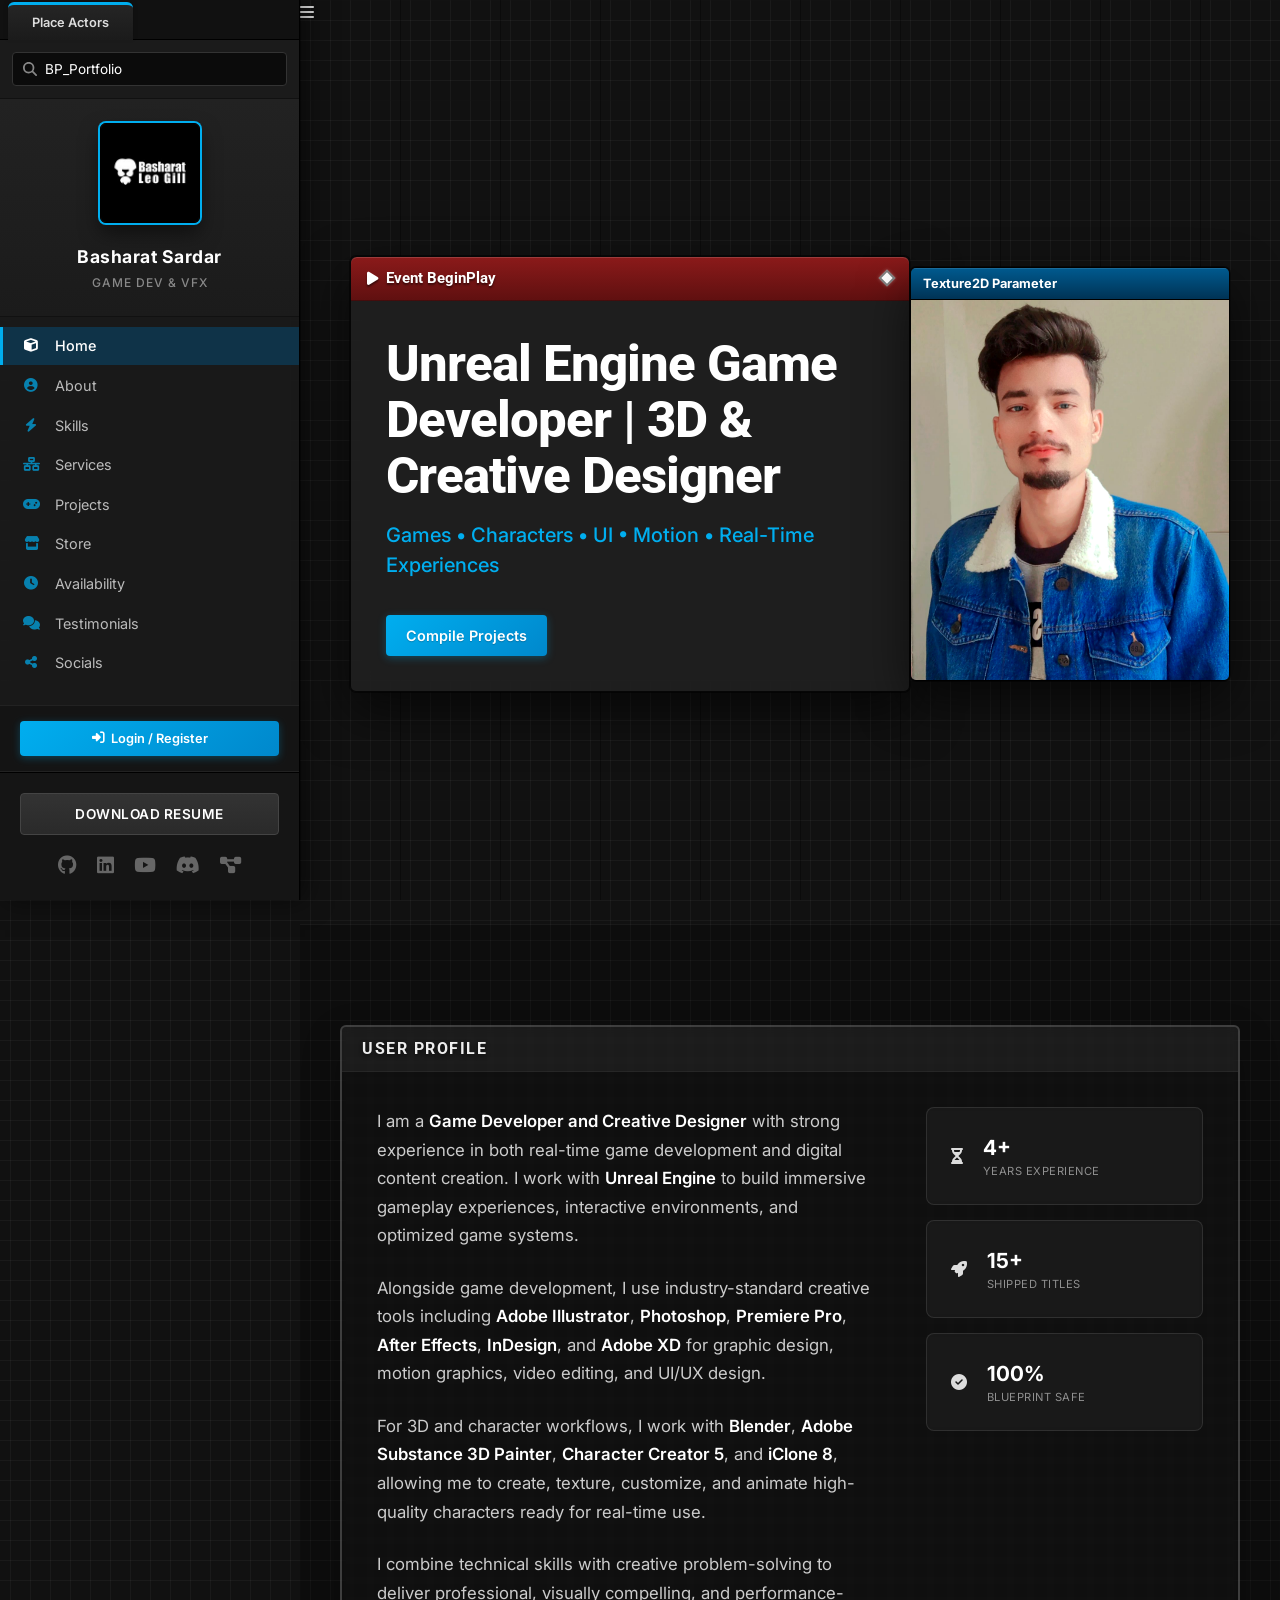
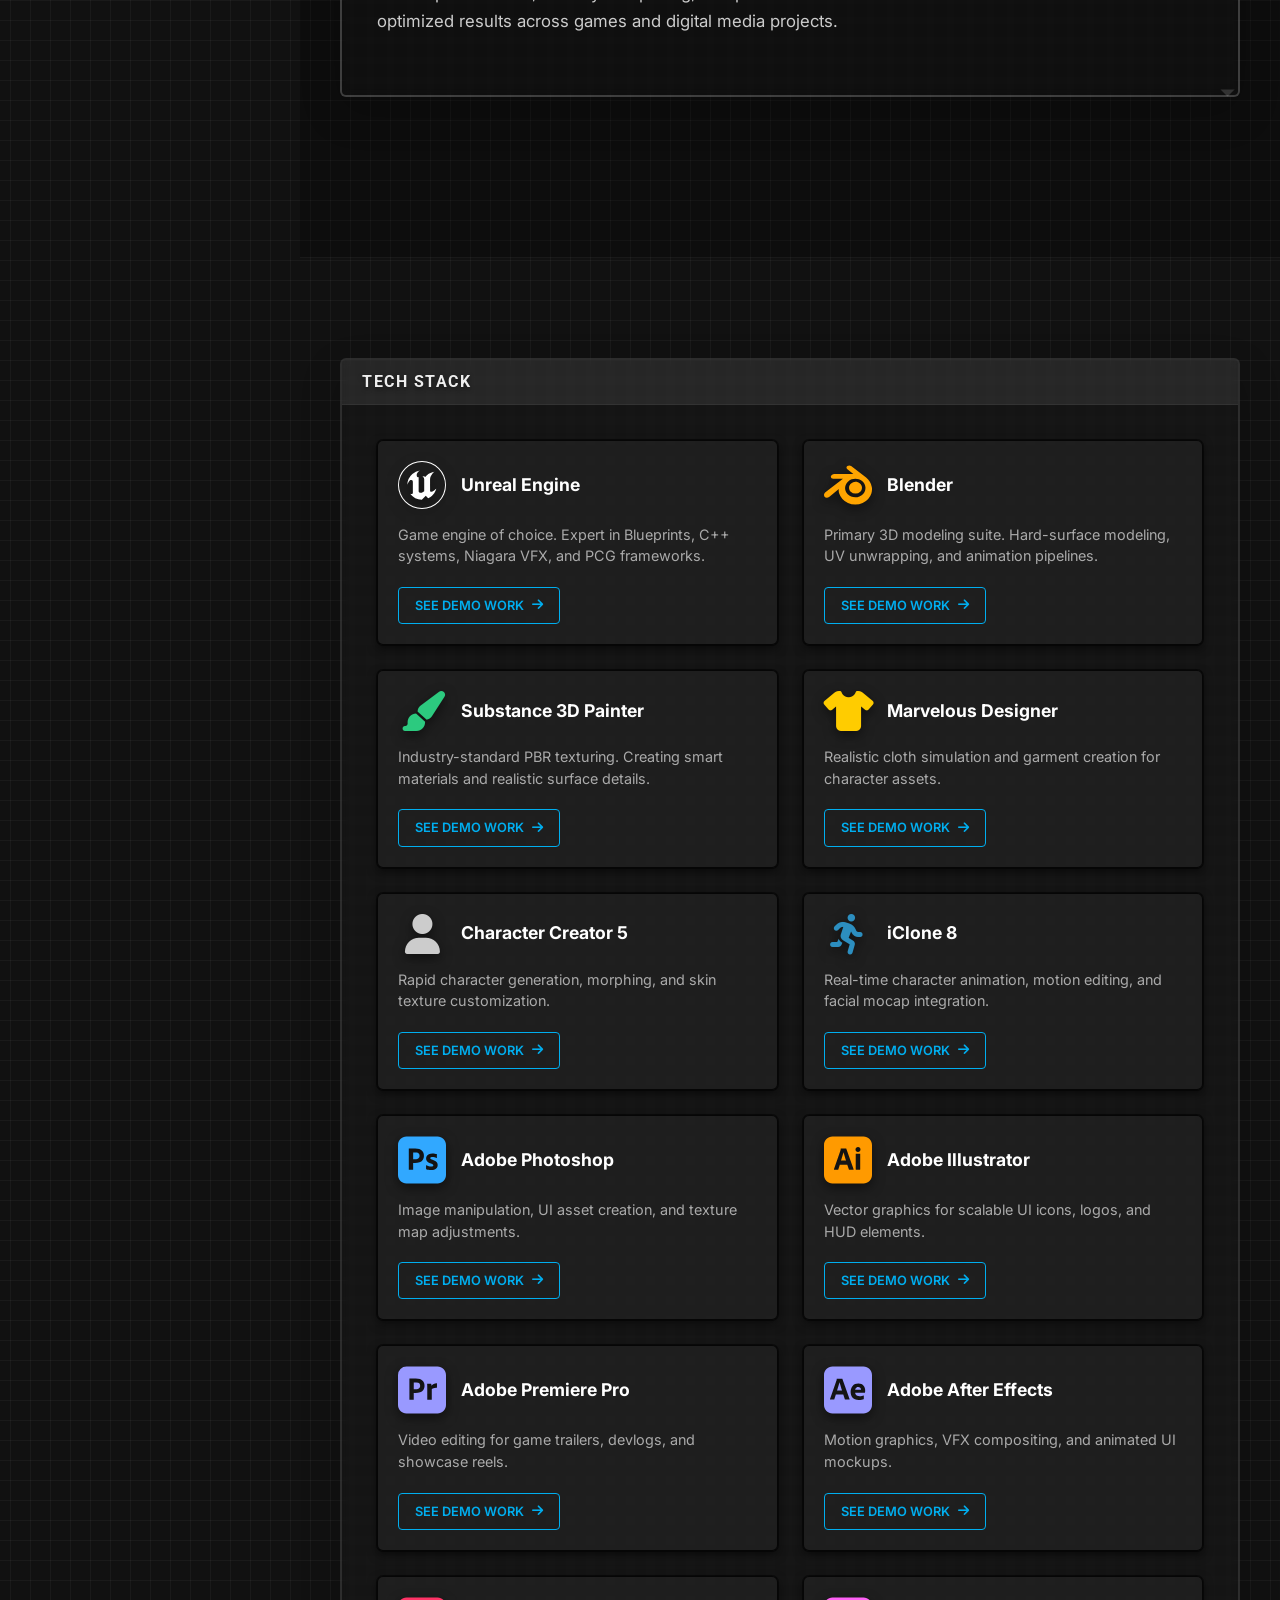
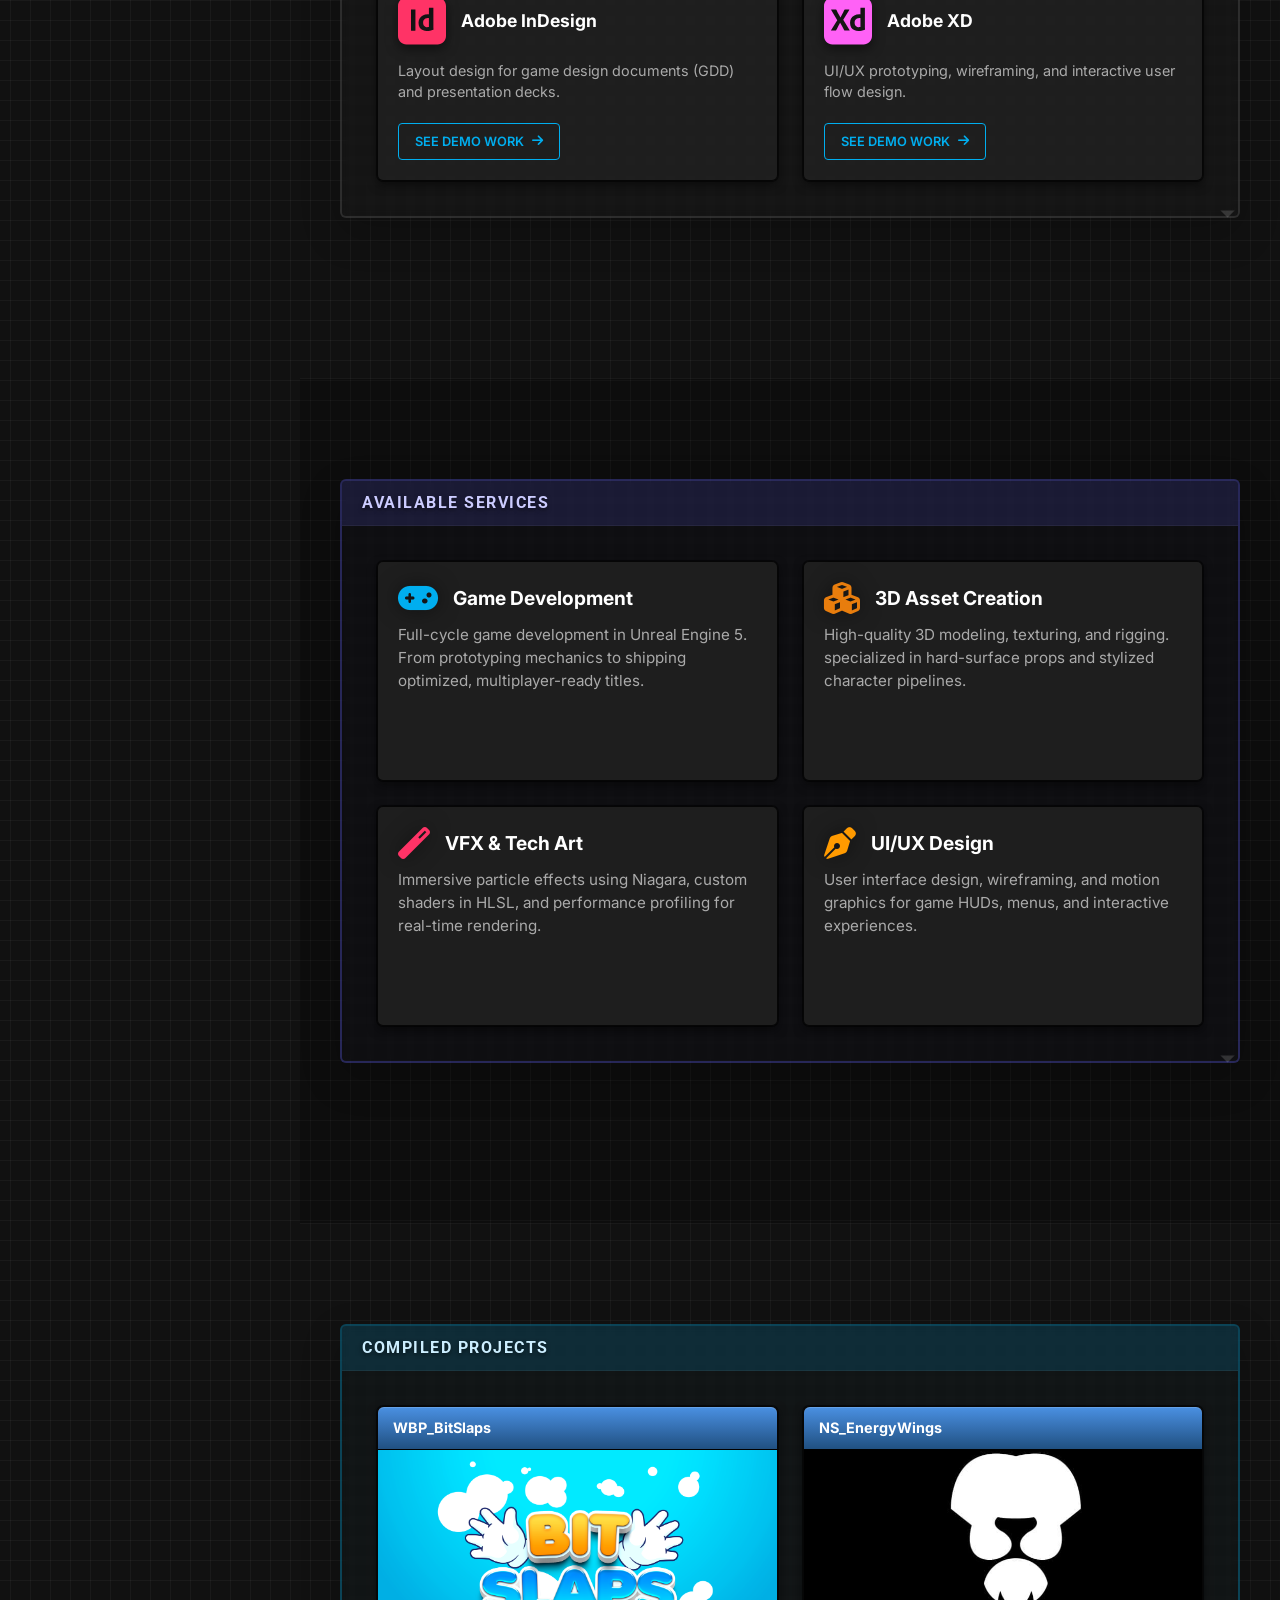
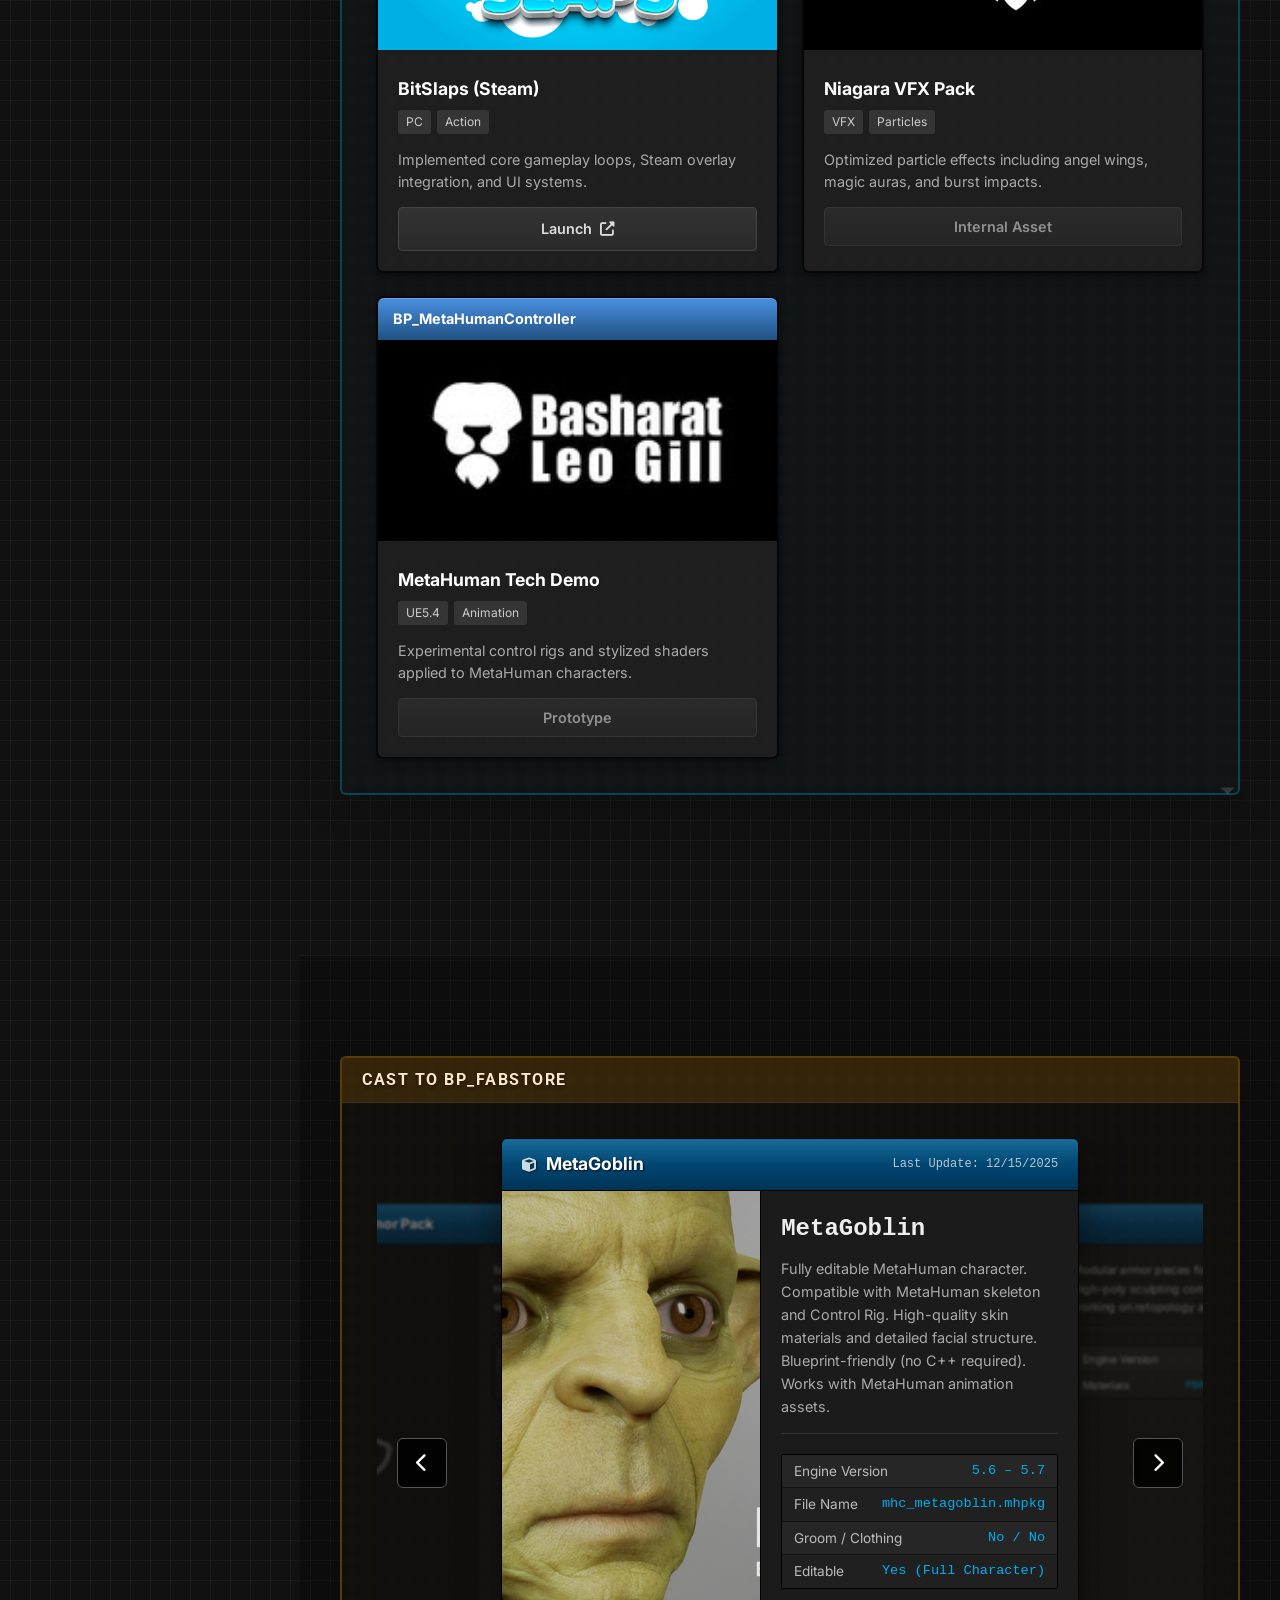
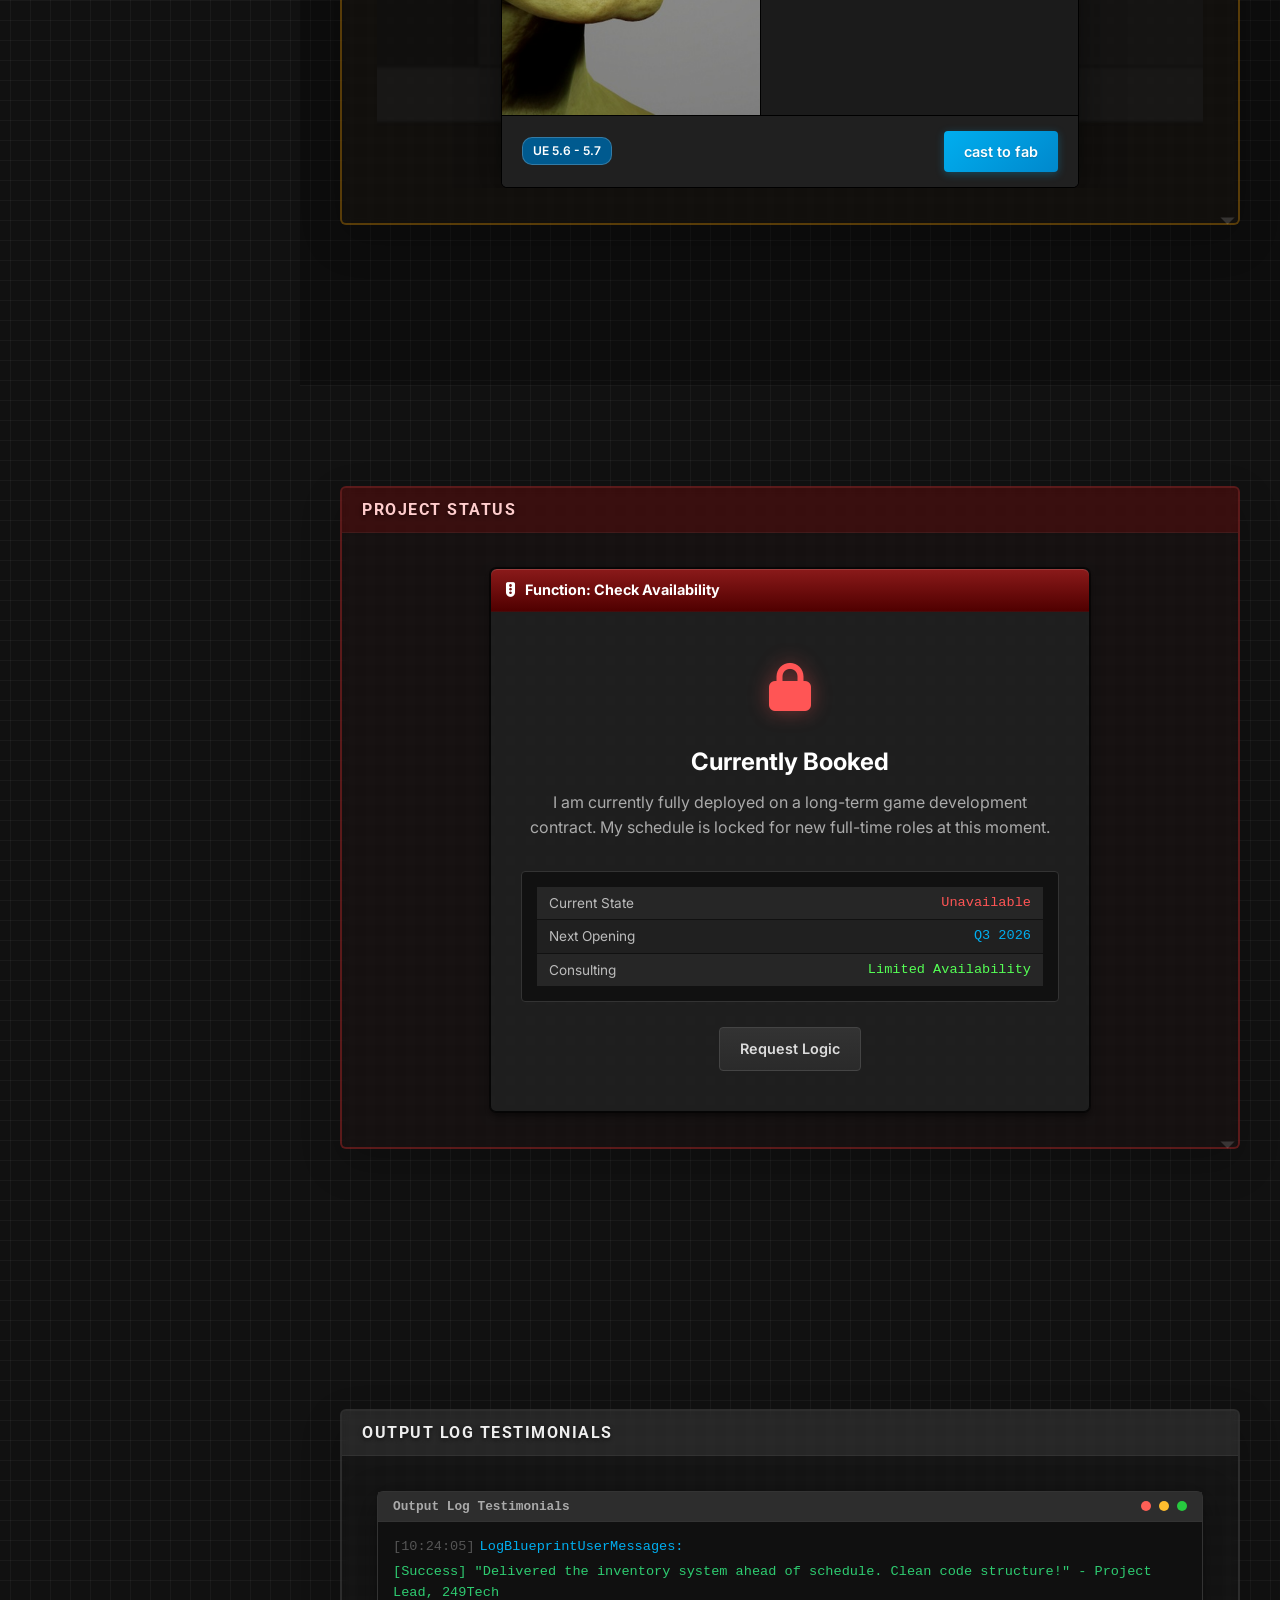
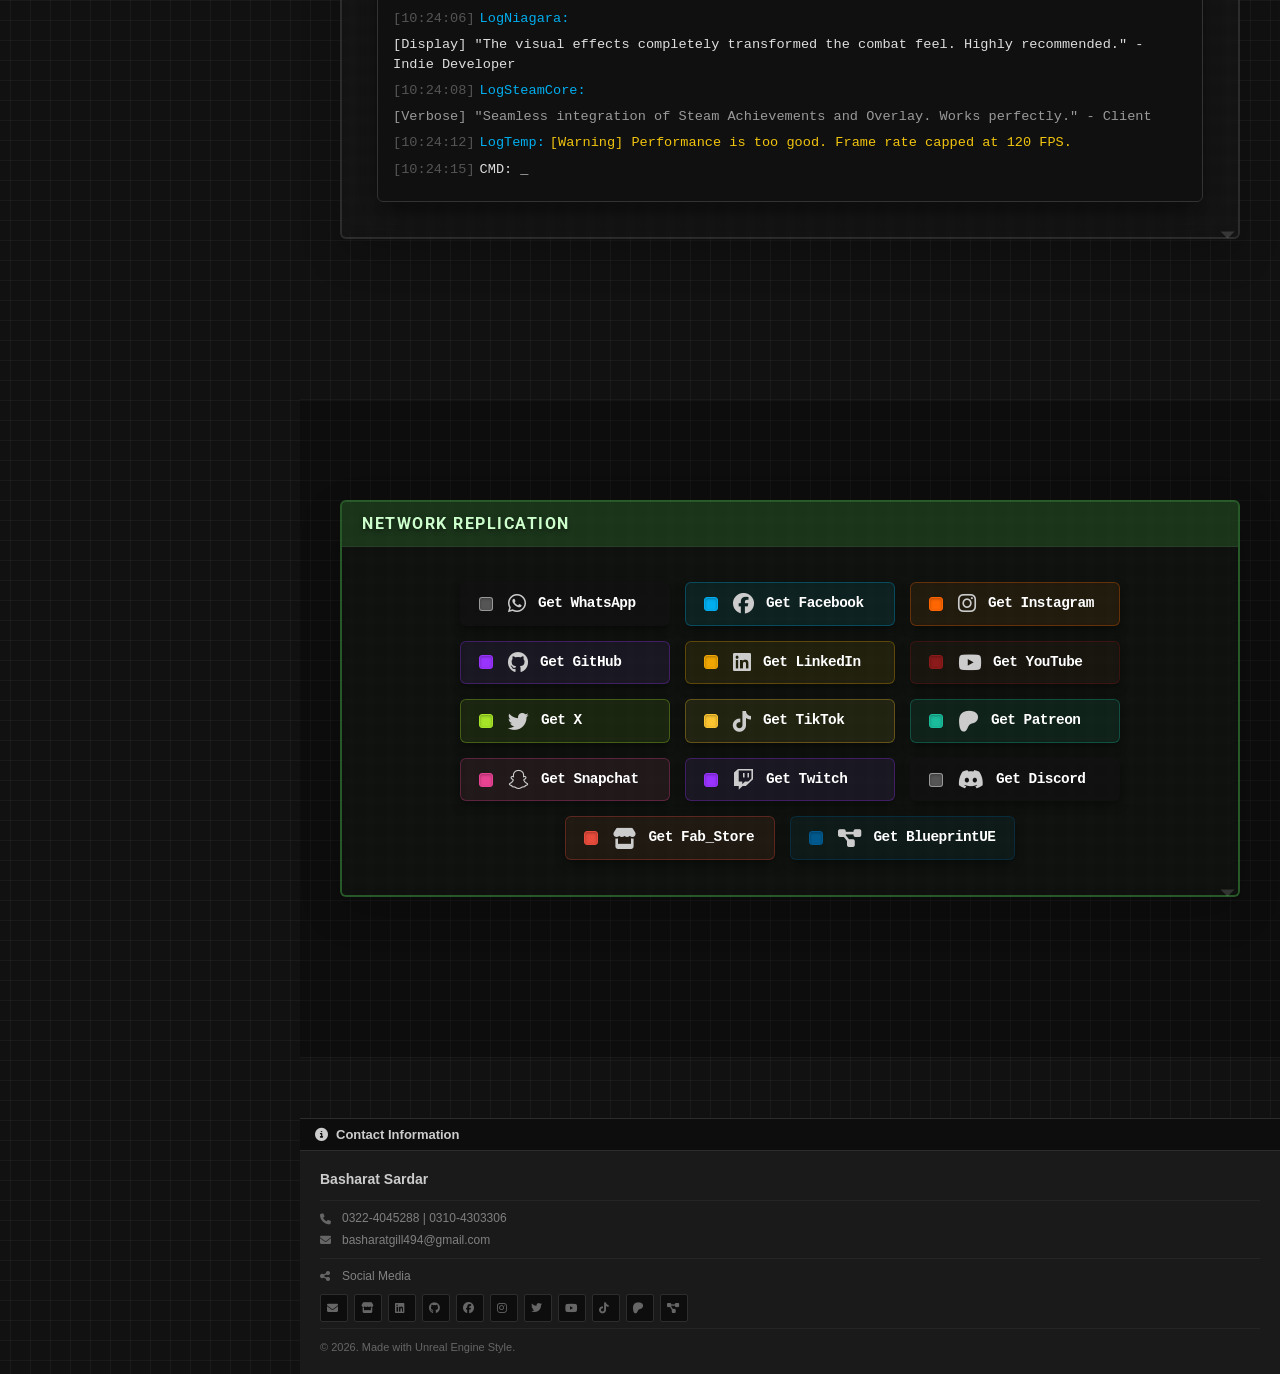
==== commit a18309ae: "Updates" ====
--- a/index.html
+++ b/index.html
@@ -9,8 +9,8 @@
     <link rel="stylesheet" href="https://cdnjs.cloudflare.com/ajax/libs/font-awesome/6.5.1/css/all.min.css">
     <link href="https://fonts.googleapis.com/css2?family=Inter:wght@300;400;500;600&family=Roboto:wght@400;500;700&display=swap" rel="stylesheet">
     <link rel="stylesheet" href="https://cdn.jsdelivr.net/npm/@fontsource/cascadia-code@4.2.1/index.min.css">
-    <script type="module" crossorigin src="/assets/index-CNYZ9D4y.js"></script>
-    <link rel="stylesheet" crossorigin href="/assets/index-CQV7jCDr.css">
+    <script type="module" crossorigin src="/assets/index-BdHecYR_.js"></script>
+    <link rel="stylesheet" crossorigin href="/assets/index-Zy3HZk8A.css">
   </head>
   <body>
     <div id="root"></div>
--- a/assets/index-Zy3HZk8A.css
+++ b/assets/index-Zy3HZk8A.css
@@ -0,0 +1 @@
+:root{--ue-bg-dark: #111111;--ue-bg-panel: #1b1b1b;--ue-node-body: rgba(32, 32, 32, .95);--ue-grid-line: rgba(255, 255, 255, .04);--ue-grid-line-thick: rgba(0, 0, 0, .3);--ue-text-main: #dddddd;--ue-text-muted: #909090;--ue-primary: #00AEEF;--ue-event: #8B1A1A;--ue-function: #2F599C;--ue-macro: #B0B0B0;--ue-variable: #00A651;--ue-pin-exec: #FFFFFF;--ue-selection: #EFA600;--font-heading: "Roboto", "Segoe UI", sans-serif;--font-body: "Cascadia Code", "Inter", monospace;--shadow-node: 0 4px 10px rgba(0,0,0,.5), 0 0 0 1px rgba(0,0,0,.5);--shadow-elevated: 0 20px 50px rgba(0,0,0,.6), 0 0 0 1px rgba(0,0,0,.5);--border-node: 1px solid rgba(0,0,0,.8);--radius-node: 6px}*{margin:0;padding:0;box-sizing:border-box}::-webkit-scrollbar{width:10px;height:10px;background:#111}::-webkit-scrollbar-thumb{background:#444;border-radius:5px;border:2px solid #111}::-webkit-scrollbar-thumb:hover{background:#666}::-webkit-scrollbar-track{background:#111}body{font-family:var(--font-body);background-color:var(--ue-bg-dark);background-image:linear-gradient(var(--ue-grid-line) 1px,transparent 1px),linear-gradient(90deg,var(--ue-grid-line) 1px,transparent 1px);background-size:20px 20px;background-position:center top;color:var(--ue-text-main);line-height:1.5;overflow-x:hidden}body:before{content:"";position:fixed;top:0;left:0;width:100%;height:100%;background-image:linear-gradient(var(--ue-grid-line-thick) 1px,transparent 1px),linear-gradient(90deg,var(--ue-grid-line-thick) 1px,transparent 1px);background-size:100px 100px;pointer-events:none;z-index:-1}a{text-decoration:none;color:inherit;transition:all .2s ease}ul{list-style:none}.container{max-width:1440px;margin:0 auto;padding:0 40px}.sidebar{position:fixed;top:0;left:0;width:300px;height:100vh;background:#1b1b1bf2;-webkit-backdrop-filter:blur(10px);backdrop-filter:blur(10px);border-right:1px solid #000;display:flex;flex-direction:column;z-index:1000;box-shadow:5px 0 25px #00000080;font-family:Inter,sans-serif}.sidebar-header{background:#111;padding:0;height:40px;display:flex;align-items:flex-end;border-bottom:1px solid #000}.sidebar-tab{background:var(--ue-bg-panel);color:#ddd;font-size:.8rem;padding:8px 24px;border-top-left-radius:6px;border-top-right-radius:6px;font-weight:600;margin-left:8px;position:relative;top:1px;border-top:3px solid var(--ue-primary);box-shadow:0 -2px 5px #0003;background:linear-gradient(to bottom,#252525,#1b1b1b)}.sidebar-search{padding:12px;background:var(--ue-bg-panel);border-bottom:1px solid #111}.sidebar-search-input{width:100%;background:#0b0b0b;border:1px solid #333;border-radius:4px;padding:8px 12px 8px 32px;color:#fff;font-size:.85rem;font-family:Inter,sans-serif;background-image:url("data:image/svg+xml,%3Csvg xmlns='http://www.w3.org/2000/svg' viewBox='0 0 512 512' fill='%23888'%3E%3Cpath d='M416 208c0 45.9-14.9 88.3-40 122.7L502.6 457.4c12.5 12.5 12.5 32.8 0 45.3s-32.8 12.5-45.3 0L330.7 376c-34.4 25.2-76.8 40-122.7 40C93.1 416 0 322.9 0 208S93.1 0 208 0S416 93.1 416 208zM208 352a144 144 0 1 0 0-288 144 144 0 1 0 0 288z'/%3E%3C/svg%3E");background-size:14px;background-repeat:no-repeat;background-position:10px center;transition:border-color .2s}.sidebar-search-input:focus{outline:none;border-color:var(--ue-selection)}.sidebar-asset-preview{padding:24px;display:flex;flex-direction:column;align-items:center;border-bottom:1px solid #111;background:linear-gradient(to bottom,#222,#1b1b1b)}.logo img{height:100px;width:100px;border-radius:6px;border:1px solid #000;object-fit:cover;box-shadow:0 0 0 2px var(--ue-primary),0 10px 20px #00000080;transition:transform .3s cubic-bezier(.34,1.56,.64,1)}.logo:hover img{transform:scale(1.05) rotate(2deg)}.sidebar-details{margin-top:15px;text-align:center}.sidebar-name{font-weight:700;font-size:1.1rem;color:#fff;letter-spacing:.5px}.sidebar-desc{color:#888;font-size:.75rem;text-transform:uppercase;letter-spacing:1px;margin-top:4px;font-weight:500}.nav-links{padding:10px 0;overflow-y:auto;flex:1}.nav-links li{margin-bottom:2px}.nav-links a{display:flex;align-items:center;padding:8px 16px;font-size:.9rem;color:#bbb;border-left:3px solid transparent;transition:all .1s ease-out}.nav-links a i{width:24px;text-align:center;margin-right:12px;font-size:.85rem;color:var(--ue-primary);opacity:.7;transition:opacity .2s}.nav-links a:hover{background:#ffffff0d;color:#fff}.nav-links a:hover i{opacity:1}.nav-links a.active{background:#005a8f66;border-left-color:var(--ue-primary);color:#fff;font-weight:500}.nav-links a.active i{color:#fff;opacity:1}.sidebar-auth{padding:15px 20px;border-top:1px solid #222;border-bottom:1px solid #222;background:#0003}.sidebar-user{display:flex;flex-direction:column;gap:10px}.sidebar-user-info{display:flex;align-items:center;gap:10px}.sidebar-user-avatar{width:32px;height:32px;border-radius:50%;background:linear-gradient(135deg,var(--ue-primary),#0088cc);display:flex;align-items:center;justify-content:center;overflow:hidden;flex-shrink:0}.sidebar-user-avatar img{width:100%;height:100%;object-fit:cover}.sidebar-user-avatar i{font-size:.9rem;color:#fff}.sidebar-user-name{font-size:.85rem;color:var(--ue-text-main);font-weight:500;white-space:nowrap;overflow:hidden;text-overflow:ellipsis}.sidebar-auth-buttons{display:flex;gap:8px}.btn-sidebar-auth{display:flex;align-items:center;justify-content:center;gap:6px;padding:8px 12px;border-radius:4px;font-size:.8rem;font-weight:600;cursor:pointer;transition:all .2s;text-decoration:none;border:none}.btn-login{width:100%;background:linear-gradient(135deg,var(--ue-primary),#0088cc);color:#fff;box-shadow:0 2px 8px #00aeef4d}.btn-login:hover{box-shadow:0 4px 15px #00aeef80;transform:translateY(-1px)}.btn-dashboard{flex:1;background:linear-gradient(135deg,var(--ue-variable),#007a3d);color:#fff}.btn-dashboard:hover{box-shadow:0 4px 12px #00a65166}.btn-logout{background:#8b1a1a4d;color:#ff6b6b;border:1px solid rgba(139,26,26,.5);padding:8px 10px}.btn-logout:hover{background:#8b1a1a80}.sidebar-footer{margin-top:auto;padding:20px;background:#151515;border-top:1px solid #000;text-align:center}.btn-cv{display:block;background:linear-gradient(to bottom,#333,#2a2a2a);color:#fff;padding:10px;border-radius:4px;font-size:.85rem;font-weight:600;margin-bottom:16px;border:1px solid #444;text-transform:uppercase;letter-spacing:.5px}.btn-cv:hover{background:linear-gradient(to bottom,#444,#333);border-color:#666}.sidebar-socials a{color:#666;margin:0 10px;font-size:1.2rem;transition:color .2s,transform .2s;display:inline-block}.sidebar-socials a:hover{color:var(--ue-primary);transform:translateY(-2px)}body{padding-left:300px}@media (max-width: 968px){body{padding-left:0}.sidebar{transform:translate(-100%);transition:transform .3s cubic-bezier(.4,0,.2,1)}.sidebar.active{transform:translate(0)}.menu-toggle{display:flex}}.btn{display:inline-flex;align-items:center;gap:8px;padding:10px 24px;border-radius:4px;font-weight:600;font-size:.9rem;cursor:pointer;border:1px solid transparent;transition:all .2s;font-family:Inter,sans-serif}.btn-primary{background:linear-gradient(to bottom,#00aeef,#008cc2);color:#fff;box-shadow:0 2px 5px #0003;text-shadow:0 1px 1px rgba(0,0,0,.2)}.btn-primary:hover{filter:brightness(1.1);box-shadow:0 4px 10px #00aeef66}.btn-secondary:hover{background:#3a3a3a;color:#fff;border-color:#666}.hero{min-height:100vh;display:flex;align-items:center;justify-content:center;padding:50px;position:relative;overflow:hidden}.hero-container{display:flex;align-items:center;justify-content:space-between;width:100%;max-width:1200px;z-index:10}.hero-node{background:var(--ue-node-body);border:var(--border-node);border-radius:var(--radius-node);box-shadow:var(--shadow-elevated);width:600px;position:relative;-webkit-backdrop-filter:blur(12px);backdrop-filter:blur(12px);transition:all .6s cubic-bezier(.4,0,.2,1);z-index:1}.hero-node-header{background:linear-gradient(to bottom,#8b1a1a,#601010);padding:10px 16px;border-radius:var(--radius-node) var(--radius-node) 0 0;display:flex;justify-content:space-between;align-items:center;border-bottom:1px solid rgba(0,0,0,.5);box-shadow:inset 0 1px #ffffff26}.hero-node-header span{color:#fff;font-weight:700;font-size:.95rem;text-shadow:0 2px 2px rgba(0,0,0,.5);display:flex;align-items:center;gap:8px;font-family:Roboto,sans-serif}@keyframes pulse-exec{0%{filter:drop-shadow(0 0 0 rgba(255,255,255,0))}50%{filter:drop-shadow(0 0 5px rgba(255,255,255,.8))}to{filter:drop-shadow(0 0 0 rgba(255,255,255,0))}}.pin-exec-out{width:16px;height:18px;background-image:url("data:image/svg+xml,%3Csvg viewBox='0 0 12 14' xmlns='http://www.w3.org/2000/svg'%3E%3Cpath d='M0 0 H7 L12 7 L7 14 H0 V0 Z' fill='white' /%3E%3C/svg%3E");background-repeat:no-repeat;background-size:contain;animation:pulse-exec 3s infinite ease-in-out}.hero-content{padding:35px}.hero-content h1{font-size:3.2rem;line-height:1.1;margin-bottom:15px;color:#fff;font-family:Roboto,sans-serif;font-weight:800;letter-spacing:-1px}.hero-content h2{font-size:1.25rem;color:var(--ue-primary);margin-bottom:25px;font-weight:500;font-family:Inter,sans-serif}.hero-actions{margin-top:35px;display:flex;gap:15px}.profile-node-wrapper{position:relative;padding:60px;margin:-60px;z-index:10}.texture-node{width:320px;background:#202020;border:1px solid #000;border-radius:var(--radius-node);box-shadow:var(--shadow-elevated);overflow:hidden;transition:all .5s cubic-bezier(.175,.885,.32,1.275);position:relative}.profile-node-wrapper:hover .texture-node{transform:scale(1.15) rotate(1deg);box-shadow:0 40px 100px #00aeef40,0 0 0 2px var(--ue-primary);border-color:var(--ue-primary);z-index:100}.texture-header{background:linear-gradient(to bottom,#005a8f,#035);padding:6px 12px;color:#fff;font-size:.8rem;font-weight:700;border-bottom:1px solid #000;box-shadow:inset 0 1px #ffffff1a}.texture-preview{width:100%;height:380px;object-fit:cover;display:block;filter:contrast(1.1)}.section{padding:100px 0}.bg-dark{background-color:#0003;border-top:1px solid rgba(255,255,255,.05);border-bottom:1px solid rgba(255,255,255,.05)}.about-grid{display:grid;grid-template-columns:1.8fr 1fr;gap:50px}.about-text{font-family:Inter,sans-serif;font-size:1.05rem;color:#ccc;line-height:1.7;margin-bottom:24px}.about-text strong{color:#fff;font-weight:600}.stat-card{background:#1e1e1e99;-webkit-backdrop-filter:blur(5px);backdrop-filter:blur(5px);border:1px solid rgba(255,255,255,.1);padding:24px;border-radius:8px;display:flex;align-items:center;gap:20px;transition:all .3s;margin-bottom:15px}.stat-card:hover{background:#282828cc;border-color:var(--ue-primary);transform:translate(8px);box-shadow:0 5px 15px #0000004d}.skills-grid{display:grid;grid-template-columns:repeat(auto-fill,minmax(280px,1fr));gap:25px}.skill-node,.project-node,.software-card{background:var(--ue-node-body);border:var(--border-node);border-radius:var(--radius-node);box-shadow:var(--shadow-node);-webkit-backdrop-filter:blur(10px);backdrop-filter:blur(10px);transition:transform .2s cubic-bezier(.25,.46,.45,.94),box-shadow .2s}.skill-node:hover,.project-node:hover,.software-card:hover{transform:translateY(-5px);box-shadow:0 15px 30px #0006;border-color:#fff3}.skill-header,.project-header,.contact-header{border-radius:var(--radius-node) var(--radius-node) 0 0;box-shadow:inset 0 1px #ffffff26;padding:10px 15px;display:flex;align-items:center;gap:10px;font-weight:700;font-size:.9rem;color:#fff;border-bottom:1px solid rgba(0,0,0,.5)}.skill-body{padding:20px}.software-card{display:flex;flex-direction:column;padding:20px;position:relative}.sw-header{background:transparent;border-radius:0;box-shadow:none;border-bottom:0;margin-bottom:15px;display:flex;align-items:center;gap:15px;padding:0}.sw-logo{width:48px;height:48px;object-fit:contain;filter:drop-shadow(0 4px 6px rgba(0,0,0,.5))}.sw-fallback-icon{font-size:2.5rem;width:48px;text-align:center;filter:drop-shadow(0 4px 6px rgba(0,0,0,.5))}.sw-title{font-size:1.1rem;font-weight:700;color:#fff}.sw-body{flex:1;display:flex;flex-direction:column}.software-desc{font-size:.9rem;color:#aaa;line-height:1.5;margin-bottom:20px;flex:1}.btn-demo{align-self:flex-start;padding:8px 16px;border:1px solid var(--ue-primary);color:var(--ue-primary);border-radius:4px;font-size:.8rem;font-weight:600;text-transform:uppercase;transition:all .2s;display:inline-flex;align-items:center;gap:8px}.btn-demo:hover{background:var(--ue-primary);color:#fff;box-shadow:0 0 10px #00aeef66}.project-thumb{height:200px;width:100%;object-fit:cover;transition:filter .3s}.project-node:hover .project-thumb{filter:brightness(1.1)}.project-header{background:linear-gradient(to bottom,#4a90e2,#205081);color:#fff;padding:10px 15px;font-weight:700;font-size:.9rem;border-bottom:1px solid #000}.project-info{padding:20px;display:flex;flex-direction:column;flex:1}.project-info h3{margin-bottom:8px;color:#fff;font-size:1.1rem}.project-info p{color:#aaa;font-size:.9rem;margin-bottom:15px;flex:1}.tags{margin-bottom:15px;display:flex;flex-wrap:wrap;gap:6px}.tag{background:#ffffff1a;padding:3px 8px;border-radius:3px;font-size:.75rem;color:#ccc}@media (max-width: 968px){.hero-container{flex-direction:column;gap:40px;text-align:center}.hero-node{width:100%}.hero-content h1{font-size:2.5rem}.about-grid{grid-template-columns:1fr}.texture-node{display:none}}@media (max-width: 768px){.menu-toggle{display:flex}.profile-node-wrapper{display:none}.hero{padding:80px 20px}}.carousel-wrapper{position:relative;height:650px;display:flex;align-items:center;justify-content:center;perspective:1000px;overflow:hidden}.carousel-item{position:absolute;width:70%;max-width:900px;height:100%;background:transparent;border:none;padding:0;transition:all .5s ease-in-out;opacity:0;z-index:0;display:flex;flex-direction:column;filter:drop-shadow(0 10px 20px rgba(0,0,0,.5))}.carousel-item.active{transform:translate(0) scale(1);opacity:1;z-index:10}.carousel-item.prev{transform:translate(-50%) scale(.8);opacity:.5;z-index:5;filter:blur(2px)}.carousel-item.next{transform:translate(50%) scale(.8);opacity:.5;z-index:5;filter:blur(2px)}.carousel-nav{position:absolute;width:100%;top:50%;transform:translateY(-50%);display:flex;justify-content:space-between;padding:0 20px;z-index:20;pointer-events:none}.carousel-btn{pointer-events:auto;background:#000c;border:1px solid #555;color:#fff;width:50px;height:50px;border-radius:6px;display:flex;align-items:center;justify-content:center;cursor:pointer;transition:all .2s;font-size:1.2rem;-webkit-backdrop-filter:blur(5px);backdrop-filter:blur(5px)}.carousel-btn:hover{background:#00aeef;border-color:#fff;box-shadow:0 0 15px #00aeef99;transform:scale(1.1)}.marketplace-card{display:flex;flex-direction:column;height:100%;background:#141414f2;border:1px solid #000;border-radius:6px;overflow:hidden;box-shadow:inset 0 0 0 1px #ffffff1a;-webkit-backdrop-filter:blur(10px);backdrop-filter:blur(10px)}.mp-header{background:linear-gradient(to bottom,#005a8f,#035);padding:12px 20px;border-bottom:1px solid #000;display:flex;justify-content:space-between;align-items:center;position:relative}.mp-header:after{content:"";position:absolute;top:0;left:0;right:0;height:50%;background:linear-gradient(to bottom,rgba(255,255,255,.1),transparent);pointer-events:none}.mp-title{font-size:1.1rem;font-weight:700;color:#fff;margin:0;text-shadow:1px 1px 2px rgba(0,0,0,.8);display:flex;align-items:center;gap:10px}.mp-title:before{content:"";font-family:"Font Awesome 6 Free";font-weight:900;font-size:.9rem;opacity:.8}.mp-update{font-size:.75rem;color:#ffffffb3;font-family:Cascadia Code,monospace}.mp-body{display:flex;flex:1;overflow:hidden;background:#151515}.mp-preview{width:45%;background:#000;border-right:1px solid #000;position:relative}.mp-image{width:100%;height:100%;object-fit:cover;opacity:.9;transition:opacity .3s}.mp-preview:hover .mp-image{opacity:1}.mp-info-panel{flex:1;padding:20px;overflow-y:auto;background:#1b1b1b;display:flex;flex-direction:column}.mp-content-title{font-size:1.5rem;font-weight:700;color:#eee;margin-bottom:10px;font-family:Cascadia Code,monospace}.mp-desc-full{font-size:.9rem;color:#aaa;line-height:1.6;margin-bottom:20px;padding-bottom:15px;border-bottom:1px solid #333}.property-group{border:1px solid #000;border-radius:2px;overflow:hidden}.property-row{display:flex;justify-content:space-between;padding:6px 12px;border-bottom:1px solid #111;font-size:.85rem;align-items:center}.property-row:last-child{border-bottom:none}.property-row:nth-child(2n){background:#202020}.property-row:nth-child(odd){background:#262626}.prop-key{color:#bbb}.prop-val{color:#00aeef;text-align:right;font-family:Cascadia Code,monospace}.mp-actions{padding:15px 20px;background:#202020;border-top:1px solid #000;display:flex;justify-content:space-between;align-items:center}.mp-actions .tag{background:#005a8f;color:#fff;padding:4px 10px;border-radius:10px;font-size:.75rem;font-weight:600;border:1px solid rgba(255,255,255,.2)}@media (max-width: 768px){.mp-body{flex-direction:column}.mp-preview{width:100%;height:250px;border-right:none;border-bottom:1px solid #000}.carousel-item{width:90%}}.services-grid{display:grid;grid-template-columns:repeat(auto-fit,minmax(280px,1fr));gap:25px}.service-node{background:#202020;border:1px solid #000;border-radius:6px;box-shadow:var(--shadow-node);transition:transform .2s;overflow:hidden}.service-node:hover{transform:translateY(-5px);border-color:var(--ue-primary)}.service-header{background:linear-gradient(to bottom,#4a4a4a,#2a2a2a);padding:10px 15px;color:#fff;font-weight:700;font-size:1rem;border-bottom:1px solid #000;display:flex;align-items:center;gap:10px}.service-header i{color:var(--ue-primary)}.service-body{padding:20px}.service-body p{font-size:.9rem;color:#ccc;line-height:1.6}.output-log-window{background:#101010;border:1px solid #333;border-radius:6px;box-shadow:0 10px 30px #00000080;max-width:900px;margin:0 auto;font-family:Cascadia Code,Consolas,monospace}.log-header{background:#2d2d2d;padding:5px 15px;display:flex;justify-content:space-between;align-items:center;border-bottom:1px solid #333}.log-header span{font-size:.8rem;color:#aaa;font-weight:600}.log-controls{display:flex;gap:8px}.log-dot{width:10px;height:10px;border-radius:50%}.log-dot.red{background:#ff5f56}.log-dot.yellow{background:#ffbd2e}.log-dot.green{background:#27c93f}.log-content{padding:15px;font-size:.85rem;color:#ddd;line-height:1.5}.log-line{margin-bottom:6px;display:flex;flex-wrap:wrap;gap:5px}.log-time{color:#555}.log-cat{color:#00aeef}.log-msg.success{color:#2ecc71}.log-msg.display{color:#ddd}.log-msg.verbose{color:#999}.log-msg.warning{color:#f1c40f}.blink-cursor{animation:blink 1s step-end infinite}@keyframes blink{50%{opacity:0}}@media (max-width: 768px){.services-grid{grid-template-columns:1fr}}footer{padding:0;margin-top:60px;width:100%;position:relative;z-index:10}.footer-panel{background:#1a1a1a;border-top:1px solid #2d2d2d;width:100%;font-family:Segoe UI,Arial,sans-serif}.footer-header{background:#0d0d0d;border-bottom:1px solid #2d2d2d;padding:6px 15px;color:#ccc;font-size:13px;display:flex;align-items:center;gap:8px;font-weight:600}.footer-panel-content{padding:12px 20px;max-width:1200px;margin:0 auto}.footer-section{padding:6px 0;border-bottom:1px solid #252525}.footer-section:last-child{border-bottom:none}.footer-name{color:#ccc;font-size:14px;font-weight:600;margin-bottom:4px}.footer-info{color:gray;font-size:12px;line-height:1.6}.footer-info p{display:flex;align-items:center;gap:8px;margin:2px 0}.footer-info i{color:#666;width:14px;font-size:11px}.footer-social-links{display:flex;gap:6px;margin-top:8px;flex-wrap:wrap}.footer-social-links a{display:inline-flex;align-items:center;justify-content:center;width:28px;height:28px;background:#0d0d0d;border:1px solid #2d2d2d;color:gray;text-decoration:none;font-size:12px;transition:all .2s;border-radius:2px}.footer-social-links a:hover{background:#252525;border-color:#404040;color:#ccc;transform:none}.footer-copyright-text{color:#666;font-size:11px;margin-top:4px}@media (max-width: 768px){.footer-panel-content{padding:10px 15px}.footer-social-links a{width:32px;height:32px;font-size:14px}}.social-grid{display:flex;flex-wrap:wrap;gap:15px;justify-content:center}.ue-var-node{text-decoration:none;display:inline-block;transition:all .2s cubic-bezier(.25,.46,.45,.94)}.ue-var-node:hover{transform:translateY(-4px) scale(1.02)}.var-pill{background:#111111d9;-webkit-backdrop-filter:blur(4px);backdrop-filter:blur(4px);border-radius:6px;display:flex;align-items:center;padding:10px 18px;border:1px solid transparent;box-shadow:0 4px 10px #0006;position:relative;min-width:210px;transition:box-shadow .3s,border-color .3s,background-color .3s}.var-pin{width:14px;height:14px;border-radius:3px;margin-right:15px;border:1px solid rgba(255,255,255,.4);background-color:#555;flex-shrink:0;box-shadow:inset 0 1px 3px #0000004d}.var-content{display:flex;align-items:center;gap:12px}.var-icon{font-size:1.3rem;color:#ccc;transition:color .3s}.var-name{font-family:Cascadia Code,monospace;font-size:.9rem;color:#fff;font-weight:600;letter-spacing:-.5px}.type-object .var-pill{border-color:#00aeef4d;background:#00aeef14}.type-object .var-pin{background-color:#00aeef;border-color:#00aeef}.type-object:hover .var-pill{box-shadow:0 5px 20px #00aeef66;border-color:#00aeef}.type-object:hover .var-icon{color:#00aeef}.type-transform .var-pill{border-color:#ff66004d;background:#ff660014}.type-transform .var-pin{background-color:#f60;border-color:#f60}.type-transform:hover .var-pill{box-shadow:0 5px 20px #f606;border-color:#f60}.type-transform:hover .var-icon{color:#f60}.type-class .var-pill{border-color:#9933ff4d;background:#9933ff14}.type-class .var-pin{background-color:#93f;border-color:#93f}.type-class:hover .var-pill{box-shadow:0 5px 20px #93f6;border-color:#93f}.type-class:hover .var-icon{color:#93f}.type-interface .var-pill{border-color:#efa6004d;background:#efa60014}.type-interface .var-pin{background-color:#efa600;border-color:#efa600}.type-interface:hover .var-pill{box-shadow:0 5px 20px #efa60066;border-color:#efa600}.type-interface:hover .var-icon{color:#efa600}.type-bool .var-pill{border-color:#8b1a1a4d;background:#8b1a1a14}.type-bool .var-pin{background-color:#8b1a1a;border-color:#8b1a1a}.type-bool:hover .var-pill{box-shadow:0 5px 20px #8b1a1a66;border-color:#8b1a1a}.type-bool:hover .var-icon{color:#f55}.type-float .var-pill{border-color:#a5e4284d;background:#a5e42814}.type-float .var-pin{background-color:#a5e428;border-color:#a5e428}.type-float:hover .var-pill{box-shadow:0 5px 20px #a5e42866;border-color:#a5e428}.type-float:hover .var-icon{color:#a5e428}.type-vector .var-pill{border-color:#fbc5314d;background:#fbc53114}.type-vector .var-pin{background-color:#fbc531;border-color:#fbc531}.type-vector:hover .var-pill{box-shadow:0 5px 20px #fbc53166;border-color:#fbc531}.type-vector:hover .var-icon{color:#fbc531}.type-int .var-pill{border-color:#1abc9c4d;background:#1abc9c14}.type-int .var-pin{background-color:#1abc9c;border-color:#1abc9c}.type-int:hover .var-pill{box-shadow:0 5px 20px #1abc9c66;border-color:#1abc9c}.type-int:hover .var-icon{color:#1abc9c}.type-string .var-pill{border-color:#e843934d;background:#e8439314}.type-string .var-pin{background-color:#e84393;border-color:#e84393}.type-string:hover .var-pill{box-shadow:0 5px 20px #e8439366;border-color:#e84393}.type-string:hover .var-icon{color:#e84393}.type-texture .var-pill{border-color:#e74c3c4d;background:#e74c3c14}.type-texture .var-pin{background-color:#e74c3c;border-color:#e74c3c}.type-texture:hover .var-pill{box-shadow:0 5px 20px #e74c3c66;border-color:#e74c3c}.type-texture:hover .var-icon{color:#e74c3c}.type-struct .var-pill{border-color:#005a8f4d;background:#005a8f14}.type-struct .var-pin{background-color:#005a8f;border-color:#005a8f}.type-struct:hover .var-pill{box-shadow:0 5px 20px #005a8f66;border-color:#005a8f}.type-struct:hover .var-icon{color:#005a8f}@media (max-width: 600px){.social-grid{flex-direction:column;align-items:center}.ue-var-node{width:100%;max-width:300px}.var-pill{width:100%}}.ue-comment-box{border:2px solid rgba(255,255,255,.1);background:#ffffff04;-webkit-backdrop-filter:blur(5px);backdrop-filter:blur(5px);border-radius:6px;position:relative;margin-bottom:60px;box-shadow:0 15px 40px #0003;overflow:visible;transition:background .3s}.ue-comment-box:hover{background:#ffffff06;border-color:#fff3}.ue-comment-header{background:#ffffff14;color:#eee;padding:10px 20px;font-family:Roboto,sans-serif;font-weight:700;font-size:1rem;border-bottom:1px solid rgba(255,255,255,.05);-webkit-user-select:none;user-select:none;text-transform:uppercase;letter-spacing:1.5px;display:flex;align-items:center;border-radius:4px 4px 0 0;text-shadow:0 2px 4px rgba(0,0,0,.5)}.ue-comment-body{padding:35px}.ue-comment-box:after{content:"";position:absolute;bottom:4px;right:4px;width:0;height:0;border-left:10px solid transparent;border-right:10px solid rgba(255,255,255,.15);border-top:10px solid transparent;transform:rotate(45deg)}.ue-comment-box .section-title{display:none}@media (max-width: 768px){.ue-comment-body{padding:20px}}#shorts-carousel .carousel-item{width:350px;height:700px;max-width:100%}#shorts-carousel .carousel-item.prev{transform:translate(-60%) scale(.8) rotateY(10deg)}#shorts-carousel .carousel-item.next{transform:translate(60%) scale(.8) rotateY(-10deg)}.type-short .marketplace-card{height:100%}.type-short .mp-body{flex-direction:column}.type-short .mp-preview{width:100%;height:450px;border-right:none;border-bottom:1px solid #333}.type-short .mp-info-panel{padding:10px 15px;flex:1}.type-short .mp-content-title{font-size:1.1rem;padding:10px 0}.type-short .mp-desc-full{font-size:.8rem;margin-bottom:10px}.type-short .property-row{height:24px}.shorts-embed{width:100%;height:100%;border:none}#shorts-carousel{height:800px}@media (max-width: 480px){#shorts-carousel .carousel-item{width:280px;height:600px}.type-short .mp-preview{height:350px}}.showcase-page{min-height:100vh;padding-top:40px;padding-bottom:60px}.showcase-quick-nav{margin-bottom:30px}.quick-nav-body{padding:20px!important}.quick-nav-grid{display:grid;grid-template-columns:repeat(auto-fill,minmax(140px,1fr));gap:12px}.quick-nav-item{display:flex;flex-direction:column;align-items:center;gap:8px;padding:15px 10px;background:#ffffff08;border:1px solid rgba(255,255,255,.08);border-radius:var(--radius-node);text-decoration:none;transition:all .2s ease;cursor:pointer}.quick-nav-item:hover{background:#ffffff0f;border-color:#ffffff26;transform:translateY(-2px)}.quick-nav-item.active{background:#00aeef1a;border-color:var(--ue-primary);box-shadow:0 0 15px #00aeef33}.quick-nav-logo{width:32px;height:32px;object-fit:contain;filter:drop-shadow(0 2px 4px rgba(0,0,0,.3));transition:transform .2s}.quick-nav-item:hover .quick-nav-logo{transform:scale(1.1)}.quick-nav-icon{font-size:1.5rem;filter:drop-shadow(0 2px 4px rgba(0,0,0,.3));transition:transform .2s}.quick-nav-item:hover .quick-nav-icon{transform:scale(1.1)}.quick-nav-label{font-size:.7rem;font-weight:600;color:var(--ue-text-muted);text-align:center;text-transform:uppercase;letter-spacing:.5px;line-height:1.2;transition:color .2s}.quick-nav-item:hover .quick-nav-label,.quick-nav-item.active .quick-nav-label{color:#fff}.showcase-header{display:flex;align-items:flex-start;gap:25px;margin-bottom:15px;padding:25px;background:var(--ue-node-body);border:var(--border-node);border-radius:var(--radius-node);box-shadow:var(--shadow-node);-webkit-backdrop-filter:blur(10px);backdrop-filter:blur(10px);position:relative;overflow:hidden}.showcase-header:before{content:"";position:absolute;left:0;top:50%;transform:translateY(-50%);width:4px;height:60%;background:var(--ue-primary);border-radius:0 2px 2px 0;box-shadow:0 0 15px var(--ue-primary)}.showcase-logo-wrapper{flex-shrink:0;position:relative}.showcase-logo{width:80px;height:80px;object-fit:contain;filter:drop-shadow(0 4px 12px rgba(0,0,0,.5));transition:transform .3s ease}.showcase-header:hover .showcase-logo{transform:scale(1.05)}.showcase-fallback-icon{width:80px;height:80px;display:flex;align-items:center;justify-content:center;font-size:3.5rem;filter:drop-shadow(0 4px 12px rgba(0,0,0,.5))}.showcase-title-wrapper{flex:1}.showcase-title{font-size:1.8rem;font-weight:700;color:#fff;margin:0 0 8px;font-family:var(--font-heading);letter-spacing:.5px}.showcase-desc{font-size:.95rem;color:var(--ue-text-muted);margin:0 0 20px;line-height:1.6;font-family:var(--font-body)}.showcase-stats{display:flex;gap:30px;flex-wrap:wrap}.stat-item{display:flex;flex-direction:column;align-items:center;gap:4px;padding:12px 20px;background:#ffffff08;border:1px solid rgba(255,255,255,.08);border-radius:var(--radius-node);min-width:100px}.stat-item i{font-size:1.2rem;color:var(--ue-primary);margin-bottom:4px}.stat-value{font-size:1.3rem;font-weight:700;color:#fff}.stat-label{font-size:.7rem;color:var(--ue-text-muted);text-transform:uppercase;letter-spacing:.5px}.proficiency-bar-wrapper{margin-bottom:30px}.proficiency-bar{height:6px;background:#ffffff1a;border-radius:3px;overflow:hidden}.proficiency-fill{height:100%;background:linear-gradient(90deg,var(--ue-primary),#00d4ff);border-radius:3px;box-shadow:0 0 10px var(--ue-primary)}.showcase-two-col{display:grid;grid-template-columns:1fr 1fr;gap:25px;margin-bottom:25px}.skills-tags{display:flex;flex-wrap:wrap;gap:10px}.skill-tag{padding:8px 16px;background:#00aeef1a;border:1px solid rgba(0,174,239,.3);border-radius:20px;font-size:.8rem;color:var(--ue-primary);font-weight:500;transition:all .2s ease}.skill-tag:hover{background:#00aeef33;transform:translateY(-2px)}.highlights-list{display:flex;flex-direction:column;gap:12px}.highlight-item{display:flex;align-items:center;gap:12px;padding:12px 16px;background:#ffffff08;border-radius:var(--radius-node);transition:all .2s ease}.highlight-item:hover{background:#ffffff0f}.highlight-item i{font-size:1.2rem;color:var(--ue-selection);width:24px;text-align:center}.highlight-item span{font-size:.9rem;color:var(--ue-text-main)}.resources-list{margin-top:20px;padding-top:20px;border-top:1px solid rgba(255,255,255,.1)}.resources-title{font-size:.8rem;color:var(--ue-text-muted);text-transform:uppercase;letter-spacing:1px;margin-bottom:12px}.resource-link{display:flex;align-items:center;gap:10px;padding:10px 14px;background:#ffffff08;border:1px solid rgba(255,255,255,.08);border-radius:var(--radius-node);text-decoration:none;margin-bottom:8px;transition:all .2s ease}.resource-link:hover{background:#ffffff0f;border-color:var(--ue-primary)}.resource-link i:first-child{font-size:1.1rem;color:var(--ue-primary);width:20px;text-align:center}.resource-link span{flex:1;font-size:.85rem;color:var(--ue-text-main)}.resource-link i:last-child{font-size:.7rem;color:var(--ue-text-muted);opacity:0;transition:opacity .2s}.resource-link:hover i:last-child{opacity:1}.showcase-projects-grid{display:grid;grid-template-columns:repeat(auto-fill,minmax(320px,1fr));gap:25px}.showcase-project-card{background:var(--ue-node-body);border:var(--border-node);border-radius:var(--radius-node);box-shadow:var(--shadow-node);-webkit-backdrop-filter:blur(10px);backdrop-filter:blur(10px);overflow:hidden;transition:all .2s cubic-bezier(.25,.46,.45,.94);display:flex;flex-direction:column}.showcase-project-card:hover{transform:translateY(-5px);box-shadow:var(--shadow-elevated);border-color:#fff3}.project-image-wrapper{width:100%;height:180px;overflow:hidden;background:#0006;border-bottom:1px solid rgba(0,0,0,.5);position:relative}.project-image-wrapper:after{content:"";position:absolute;bottom:0;left:0;right:0;height:40px;background:linear-gradient(transparent,#202020cc);pointer-events:none}.project-image{width:100%;height:100%;object-fit:cover;transition:transform .3s ease}.showcase-project-card:hover .project-image{transform:scale(1.08)}.project-image-placeholder{width:100%;height:100%;display:flex;flex-direction:column;align-items:center;justify-content:center;gap:12px;color:var(--ue-text-muted);font-size:.85rem;background:linear-gradient(135deg,#1e1e1ecc,#141414e6)}.project-image-placeholder i{font-size:2.5rem;opacity:.4;color:var(--ue-primary)}.project-content{padding:20px;flex:1;display:flex;flex-direction:column}.project-title{font-size:1.1rem;font-weight:700;color:#fff;margin:0 0 10px;font-family:var(--font-heading);display:flex;align-items:center;gap:8px}.project-title:before{content:"";font-family:"Font Awesome 6 Free";font-weight:900;font-size:.6rem;color:var(--ue-variable)}.project-description{font-size:.85rem;color:var(--ue-text-muted);line-height:1.6;margin:0 0 15px;flex:1;font-family:var(--font-body)}.project-tags{display:flex;flex-wrap:wrap;gap:6px;margin-bottom:15px}.project-tag{padding:4px 10px;background:#ffffff0d;border:1px solid rgba(255,255,255,.1);border-radius:12px;font-size:.7rem;color:var(--ue-text-muted);text-transform:uppercase;letter-spacing:.5px}.project-actions{display:flex;flex-wrap:wrap;gap:10px;margin-top:auto}.btn-project{display:inline-flex;align-items:center;gap:8px;padding:10px 16px;border-radius:4px;font-size:.8rem;font-weight:600;text-decoration:none;text-transform:uppercase;letter-spacing:.5px;transition:all .2s ease;cursor:pointer;font-family:var(--font-body)}.btn-demo-link{background:linear-gradient(135deg,var(--ue-primary) 0%,#0088cc 100%);color:#fff;border:none;box-shadow:0 2px 8px #00aeef4d}.btn-demo-link:hover{transform:translateY(-2px);box-shadow:0 4px 15px #00aeef80}.btn-download{background:transparent;color:var(--ue-primary);border:1px solid var(--ue-primary)}.btn-download:hover{background:var(--ue-primary);color:#fff;transform:translateY(-2px);box-shadow:0 0 15px #00aeef66}.btn-doc{background:transparent;color:#9b59b6;border:1px solid #9b59b6}.btn-doc:hover{background:#9b59b6;color:#fff;transform:translateY(-2px);box-shadow:0 0 15px #9b59b666}.btn-video{background:transparent;color:red;border:1px solid #ff0000}.btn-video:hover{background:red;color:#fff;transform:translateY(-2px);box-shadow:0 0 15px #f006}.project-coming-soon{display:inline-flex;align-items:center;gap:8px;padding:10px 16px;background:#ffffff0d;border:1px solid rgba(255,255,255,.1);border-radius:4px;font-size:.8rem;color:var(--ue-text-muted);font-family:var(--font-body);text-transform:uppercase;letter-spacing:.5px}.project-coming-soon i{color:var(--ue-selection)}.showcase-cta{display:flex;align-items:center;justify-content:space-between;gap:30px;padding:30px;background:linear-gradient(135deg,#00aeef1a,#00aeef0d);border:1px solid rgba(0,174,239,.3);border-radius:var(--radius-node);margin-top:30px}.cta-content h3{font-size:1.3rem;font-weight:700;color:#fff;margin:0 0 8px;font-family:var(--font-heading)}.cta-content p{font-size:.9rem;color:var(--ue-text-muted);margin:0}.cta-actions{display:flex;gap:12px;flex-shrink:0}.showcase-no-projects{text-align:center;padding:80px 20px;color:var(--ue-text-muted)}.showcase-no-projects i{font-size:4rem;margin-bottom:20px;opacity:.3;color:var(--ue-primary)}.showcase-no-projects p{font-size:1rem;margin:0;font-family:var(--font-body)}.showcase-not-found{text-align:center;padding:120px 20px;background:var(--ue-node-body);border:var(--border-node);border-radius:var(--radius-node);box-shadow:var(--shadow-node)}.showcase-not-found h1{font-size:2rem;color:#fff;margin-bottom:15px;font-family:var(--font-heading)}.showcase-not-found p{color:var(--ue-text-muted);margin-bottom:30px;font-family:var(--font-body)}.software-card-link{text-decoration:none;color:inherit;cursor:pointer}.software-card-link .btn-demo{position:relative;overflow:hidden}.software-card-link .btn-demo:before{content:"";position:absolute;top:0;left:-100%;width:100%;height:100%;background:linear-gradient(90deg,transparent,rgba(255,255,255,.1),transparent);transition:left .4s ease}.software-card-link:hover .btn-demo:before{left:100%}.software-card-link:hover .btn-demo{background:var(--ue-primary);color:#fff;box-shadow:0 0 15px #00aeef66}.software-card-link:hover .btn-demo i{transform:translate(5px)}.software-card-link .btn-demo i{transition:transform .3s ease}.showcase-header:after{content:"";position:absolute;right:-20px;top:50%;transform:translateY(-50%);width:40px;height:3px;background:linear-gradient(90deg,var(--ue-primary),transparent);opacity:.5}@media (max-width: 968px){.showcase-two-col{grid-template-columns:1fr}.quick-nav-grid{grid-template-columns:repeat(auto-fill,minmax(100px,1fr));gap:10px}.quick-nav-item{padding:12px 8px}.quick-nav-logo{width:28px;height:28px}.quick-nav-icon{font-size:1.3rem}.quick-nav-label{font-size:.65rem}.showcase-stats{gap:15px}.stat-item{padding:10px 15px;min-width:80px}.stat-value{font-size:1.1rem}.showcase-cta{flex-direction:column;text-align:center}.cta-actions{flex-direction:column;width:100%}.cta-actions .btn-project{justify-content:center}}@media (max-width: 768px){.showcase-page{padding-top:80px}.showcase-header{flex-direction:column;text-align:center;gap:20px;padding:25px 20px}.showcase-header:before{left:50%;transform:translate(-50%);top:0;width:60%;height:3px;border-radius:0 0 2px 2px}.showcase-header:after{display:none}.showcase-title{font-size:1.5rem}.showcase-logo,.showcase-fallback-icon{width:70px;height:70px}.showcase-fallback-icon{font-size:3rem}.showcase-stats{justify-content:center}.showcase-projects-grid{grid-template-columns:1fr}.project-actions{flex-direction:column}.btn-project,.project-coming-soon{justify-content:center;width:100%}.quick-nav-grid{grid-template-columns:repeat(auto-fill,minmax(80px,1fr));gap:8px}.quick-nav-item{padding:10px 6px}.quick-nav-logo{width:24px;height:24px}.quick-nav-icon{font-size:1.2rem}.quick-nav-label{font-size:.6rem}.quick-nav-body{padding:15px!important}.skills-tags{justify-content:center}.highlights-list{gap:10px}.highlight-item{padding:10px 12px}}@media (max-width: 480px){.showcase-title{font-size:1.3rem}.showcase-desc{font-size:.9rem}.project-image-wrapper{height:150px}.project-content{padding:15px}.project-title{font-size:1rem}.quick-nav-grid{grid-template-columns:repeat(3,1fr)}.stat-item{padding:8px 12px;min-width:70px}.stat-value{font-size:1rem}.stat-label{font-size:.6rem}.skill-tag{padding:6px 12px;font-size:.75rem}.cta-content h3{font-size:1.1rem}.cta-content p{font-size:.85rem}}.product-breadcrumb{display:flex;align-items:center;gap:12px;margin-bottom:25px;font-size:.85rem}.breadcrumb-link{color:var(--ue-text-muted);text-decoration:none;transition:color .2s}.breadcrumb-link:hover{color:var(--ue-primary)}.product-breadcrumb i{color:var(--ue-text-muted);font-size:.6rem;opacity:.5}.breadcrumb-current{color:var(--ue-primary);font-weight:600}.product-hero{display:grid;grid-template-columns:1fr 1fr;gap:40px;margin-bottom:30px;padding:30px;background:var(--ue-node-body);border:var(--border-node);border-radius:var(--radius-node);box-shadow:var(--shadow-node);-webkit-backdrop-filter:blur(10px);backdrop-filter:blur(10px)}.product-hero-image{border-radius:var(--radius-node);overflow:hidden;background:#0000004d;aspect-ratio:16/10}.product-hero-image img{width:100%;height:100%;object-fit:cover;transition:transform .3s ease}.product-hero:hover .product-hero-image img{transform:scale(1.02)}.product-image-placeholder{width:100%;height:100%;display:flex;flex-direction:column;align-items:center;justify-content:center;color:var(--ue-text-muted);background:linear-gradient(135deg,#1e1e1ecc,#141414e6)}.product-image-placeholder i{font-size:4rem;opacity:.3;color:var(--ue-primary)}.product-hero-content{display:flex;flex-direction:column;justify-content:center}.product-software-badge{display:inline-flex;align-items:center;gap:8px;padding:6px 14px;background:#ffffff0d;border:1px solid rgba(255,255,255,.1);border-radius:20px;font-size:.8rem;color:var(--ue-text-muted);margin-bottom:15px;width:fit-content}.product-software-badge .badge-logo{width:18px;height:18px;object-fit:contain}.product-software-badge i{font-size:1rem}.product-title{font-size:2.2rem;font-weight:700;color:#fff;margin:0 0 15px;font-family:var(--font-heading);line-height:1.2}.product-tags{display:flex;flex-wrap:wrap;gap:8px;margin-bottom:25px}.product-tag{padding:6px 14px;background:#00aeef1a;border:1px solid rgba(0,174,239,.3);border-radius:15px;font-size:.8rem;color:var(--ue-primary);font-weight:500}.product-actions-hero{display:flex;gap:12px;flex-wrap:wrap}.btn-large{padding:14px 24px;font-size:.9rem}.product-description{font-size:1rem;color:var(--ue-text-main);line-height:1.8;margin:0}.product-features{margin-top:30px;padding-top:25px;border-top:1px solid rgba(255,255,255,.1)}.product-features h3{font-size:1.1rem;font-weight:600;color:#fff;margin:0 0 20px;font-family:var(--font-heading)}.features-list{list-style:none;padding:0;margin:0;display:grid;grid-template-columns:repeat(auto-fill,minmax(280px,1fr));gap:12px}.features-list li{display:flex;align-items:flex-start;gap:12px;padding:12px 16px;background:#ffffff08;border-radius:var(--radius-node);transition:background .2s}.features-list li:hover{background:#ffffff0f}.features-list li i{color:var(--ue-variable);font-size:1rem;margin-top:2px}.features-list li span{font-size:.9rem;color:var(--ue-text-main);line-height:1.5}.tech-details-grid{display:grid;grid-template-columns:repeat(auto-fill,minmax(200px,1fr));gap:15px}.tech-detail-item{display:flex;flex-direction:column;gap:4px;padding:15px;background:#ffffff08;border:1px solid rgba(255,255,255,.08);border-radius:var(--radius-node)}.tech-label{font-size:.75rem;color:var(--ue-text-muted);text-transform:uppercase;letter-spacing:.5px}.tech-value{font-size:1rem;color:#fff;font-weight:600}.product-gallery{display:grid;grid-template-columns:repeat(auto-fill,minmax(250px,1fr));gap:15px}.gallery-item{border-radius:var(--radius-node);overflow:hidden;background:#0000004d;aspect-ratio:16/10;cursor:pointer;transition:transform .3s ease}.gallery-item:hover{transform:scale(1.02)}.gallery-item img{width:100%;height:100%;object-fit:cover}.product-footer-nav{display:flex;justify-content:space-between;align-items:center;gap:20px;margin-top:30px;padding:25px 30px;background:var(--ue-node-body);border:var(--border-node);border-radius:var(--radius-node);box-shadow:var(--shadow-node)}@media (max-width: 968px){.product-hero{grid-template-columns:1fr;gap:25px}.product-title{font-size:1.8rem}.product-footer-nav{flex-direction:column}.product-footer-nav .btn-project{width:100%;justify-content:center}}@media (max-width: 768px){.product-hero{padding:20px}.product-title{font-size:1.5rem}.product-actions-hero{flex-direction:column}.product-actions-hero .btn-project{width:100%;justify-content:center}.features-list{grid-template-columns:1fr}.tech-details-grid{grid-template-columns:1fr 1fr}.product-gallery{grid-template-columns:1fr}.product-breadcrumb{font-size:.75rem;flex-wrap:wrap}}@media (max-width: 480px){.product-title{font-size:1.3rem}.tech-details-grid{grid-template-columns:1fr}.btn-large{padding:12px 20px;font-size:.85rem}}.auth-page{min-height:100vh;display:flex;align-items:center;justify-content:center;padding:40px 20px;background:var(--ue-bg-dark)}.auth-node{background:var(--ue-node-body);border:var(--border-node);border-radius:var(--radius-node);box-shadow:var(--shadow-elevated);width:100%;max-width:420px;-webkit-backdrop-filter:blur(12px);backdrop-filter:blur(12px);overflow:hidden}.dashboard-node{max-width:480px}.auth-node-header{background:linear-gradient(to bottom,#2f599c,#1a3a6a);padding:12px 18px;display:flex;justify-content:space-between;align-items:center;border-bottom:1px solid rgba(0,0,0,.5);box-shadow:inset 0 1px #ffffff26}.auth-node-header-register{background:linear-gradient(to bottom,#00a651,#007a3d)}.auth-node-header-info{background:linear-gradient(to bottom,#08c,#005580)}.auth-node-header-success{background:linear-gradient(to bottom,#00a651,#007a3d)}.auth-node-header-warning{background:linear-gradient(to bottom,#efa600,#cc8c00)}.auth-node-header span{color:#fff;font-weight:700;font-size:.9rem;text-shadow:0 2px 2px rgba(0,0,0,.5);display:flex;align-items:center;gap:10px;font-family:var(--font-heading)}.pin-exec-out{width:12px;height:12px;background:var(--ue-pin-exec);border:2px solid rgba(0,0,0,.5);transform:rotate(45deg);box-shadow:0 0 4px #ffffff4d}.auth-content{padding:30px}.auth-form{display:flex;flex-direction:column;gap:16px}.auth-input-group{display:flex;flex-direction:column;gap:6px}.auth-input-group label{font-size:.85rem;color:var(--ue-text-muted);font-weight:500;font-family:var(--font-body)}.auth-input-group input{background:#0b0b0b;border:1px solid #333;border-radius:4px;padding:12px 14px;color:#fff;font-size:.95rem;font-family:var(--font-body);transition:border-color .2s,box-shadow .2s}.auth-input-group input:focus{outline:none;border-color:var(--ue-primary);box-shadow:0 0 0 2px #00aeef33}.auth-input-group input:disabled{opacity:.6;cursor:not-allowed}.auth-input-group input::placeholder{color:#555}.auth-submit{width:100%;margin-top:8px;padding:14px;font-size:1rem;display:flex;align-items:center;justify-content:center;gap:10px}.auth-submit:disabled{opacity:.6;cursor:not-allowed}.auth-btn-spinner{width:16px;height:16px;border:2px solid rgba(255,255,255,.3);border-top-color:#fff;border-radius:50%;animation:spin .8s linear infinite}.auth-divider{display:flex;align-items:center;gap:15px;margin:24px 0;color:var(--ue-text-muted);font-size:.85rem}.auth-divider:before,.auth-divider:after{content:"";flex:1;height:1px;background:#333}.auth-google-btn{width:100%;display:flex;align-items:center;justify-content:center;gap:12px;padding:12px;font-size:.95rem;background:linear-gradient(to bottom,#333,#2a2a2a);border:1px solid #444}.auth-google-btn:hover{background:linear-gradient(to bottom,#3a3a3a,#333);border-color:#555}.auth-google-btn:disabled{opacity:.6;cursor:not-allowed}.auth-google-btn svg{flex-shrink:0}.auth-switch{text-align:center;margin-top:24px;color:var(--ue-text-muted);font-size:.9rem}.auth-switch p{margin:0}.auth-switch-btn{background:none;border:none;color:var(--ue-primary);cursor:pointer;font-weight:600;margin-left:6px;transition:color .2s;font-size:.9rem}.auth-switch-btn:hover{color:#fff;text-decoration:underline}.auth-forgot-link{font-size:.85rem;color:var(--ue-primary);text-align:right;display:block;text-decoration:none;transition:color .2s}.auth-forgot-link:hover{color:#fff}.auth-back-link{display:flex;align-items:center;justify-content:center;gap:8px;color:var(--ue-text-muted);margin-top:20px;font-size:.9rem;text-decoration:none;transition:color .2s}.auth-back-link:hover{color:var(--ue-primary)}.auth-error{background:#8b1a1a4d;border:1px solid #8B1A1A;border-radius:4px;padding:12px 14px;color:#ff6b6b;font-size:.9rem;display:flex;align-items:center;gap:10px}.auth-error i{color:#ff6b6b;flex-shrink:0}.auth-error-dismiss{margin-left:auto;background:none;border:none;color:#ff6b6b;cursor:pointer;padding:4px;opacity:.7;transition:opacity .2s}.auth-error-dismiss:hover{opacity:1}.auth-local-error{color:#ff6b6b;font-size:.85rem;padding:10px 12px;background:#8b1a1a33;border-radius:4px;display:flex;align-items:center;gap:8px}.auth-success{text-align:center;padding:20px 0}.auth-success-icon{font-size:4rem;color:var(--ue-variable);margin-bottom:20px}.auth-success h3{margin:0 0 12px;color:#fff;font-family:var(--font-heading)}.auth-success p{color:var(--ue-text-muted);margin:0 0 12px;line-height:1.6}.auth-success-hint{font-size:.85rem;margin-bottom:24px!important}.auth-success .btn{margin-top:10px}.auth-verify-content{text-align:center}.auth-verify-icon{font-size:4rem;color:var(--ue-primary);margin-bottom:20px}.auth-verify-content h2{margin:0 0 12px;color:#fff;font-family:var(--font-heading)}.auth-verify-content p{color:var(--ue-text-muted);margin:0 0 12px;line-height:1.6}.auth-verify-hint{font-size:.85rem;margin-bottom:24px!important}.auth-verify-actions{display:flex;flex-direction:column;gap:12px;margin-bottom:20px}.auth-verify-actions .btn{width:100%}.auth-verify-note{font-size:.8rem;color:var(--ue-text-muted);display:flex;align-items:center;justify-content:center;gap:8px}.auth-message{padding:12px;border-radius:4px;font-size:.9rem;display:flex;align-items:center;justify-content:center;gap:8px;margin-bottom:16px}.auth-message-success{background:#00a65133;border:1px solid var(--ue-variable);color:#6fff6f}.auth-message-error{background:#8b1a1a4d;border:1px solid #8B1A1A;color:#ff6b6b}.auth-description{color:var(--ue-text-muted);font-size:.9rem;margin-bottom:20px;line-height:1.5;text-align:center}.auth-loading{display:flex;flex-direction:column;align-items:center;justify-content:center;min-height:100vh;gap:16px;color:var(--ue-text-muted);background:var(--ue-bg-dark)}.auth-loading-spinner{width:40px;height:40px;border:3px solid #333;border-top-color:var(--ue-primary);border-radius:50%;animation:spin .8s linear infinite}.dashboard-welcome{text-align:center;margin-bottom:24px}.dashboard-avatar{width:80px;height:80px;border-radius:50%;background:linear-gradient(135deg,var(--ue-primary),#0088cc);display:flex;align-items:center;justify-content:center;margin:0 auto 16px;overflow:hidden;border:3px solid rgba(255,255,255,.2)}.dashboard-avatar img{width:100%;height:100%;object-fit:cover}.dashboard-avatar i{font-size:2rem;color:#fff}.dashboard-welcome h2{margin:0 0 8px;color:#fff;font-family:var(--font-heading)}.dashboard-email{color:var(--ue-text-muted);font-size:.9rem;margin:0}.dashboard-status{display:flex;justify-content:center;margin-bottom:20px}.status-badge{display:inline-flex;align-items:center;gap:8px;padding:8px 16px;border-radius:20px;font-size:.85rem;font-weight:500}.status-badge.verified{background:#00a65133;color:#6fff6f;border:1px solid var(--ue-variable)}.status-badge.unverified{background:#efa60033;color:var(--ue-selection);border:1px solid var(--ue-selection)}.dashboard-warning{background:#efa6001a;border:1px solid rgba(239,166,0,.3);border-radius:4px;padding:12px;display:flex;align-items:flex-start;gap:10px;margin-bottom:20px;font-size:.85rem}.dashboard-warning i{color:var(--ue-selection);margin-top:2px}.dashboard-warning p{margin:0;color:var(--ue-text-muted)}.dashboard-warning a{color:var(--ue-primary)}.dashboard-info{background:#ffffff08;border:1px solid rgba(255,255,255,.08);border-radius:4px;margin-bottom:24px;overflow:hidden}.dashboard-info h3{padding:12px 16px;margin:0;font-size:.85rem;color:var(--ue-text-muted);background:#ffffff08;border-bottom:1px solid rgba(255,255,255,.08);font-family:var(--font-heading);text-transform:uppercase;letter-spacing:.5px}.info-row{display:flex;justify-content:space-between;padding:10px 16px;border-bottom:1px solid rgba(255,255,255,.05);font-size:.9rem}.info-row:last-child{border-bottom:none}.info-label{color:var(--ue-text-muted)}.info-value{color:var(--ue-primary);font-family:var(--font-body)}.dashboard-actions{display:flex;gap:12px}.dashboard-actions .btn{flex:1;display:flex;align-items:center;justify-content:center;gap:8px}@media (max-width: 480px){.auth-page{padding:20px 15px}.auth-content{padding:24px 20px}.auth-node-header span{font-size:.85rem}.dashboard-actions{flex-direction:column}.dashboard-avatar{width:64px;height:64px}.dashboard-avatar i{font-size:1.5rem}}.badge{display:inline-flex;align-items:center;gap:6px;padding:4px 10px;border-radius:12px;font-size:.75rem;font-weight:500}.badge-google{background:#4285f433;color:#4285f4;border:1px solid rgba(66,133,244,.4)}.badge-member{background:#00aeef33;color:var(--ue-primary);border:1px solid rgba(0,174,239,.4)}.dashboard-page{min-height:100vh;padding:40px 20px;background:var(--ue-bg-dark)}.dashboard-page .container{max-width:1200px;margin:0 auto}.dashboard-loading{display:flex;flex-direction:column;align-items:center;justify-content:center;min-height:60vh;gap:20px}.dashboard-loading-spinner{width:50px;height:50px;border:3px solid rgba(255,255,255,.1);border-top-color:var(--ue-primary);border-radius:50%;animation:spin 1s linear infinite}@keyframes spin{to{transform:rotate(360deg)}}.dashboard-header{display:flex;justify-content:space-between;align-items:center;flex-wrap:wrap;gap:20px;margin-bottom:30px;padding:30px;background:var(--ue-node-body);border:var(--border-node);border-radius:var(--radius-node)}.dashboard-header-left{display:flex;align-items:center;gap:20px}.dashboard-avatar-large{width:80px;height:80px;border-radius:50%;overflow:hidden;border:3px solid var(--ue-primary);background:linear-gradient(135deg,var(--ue-primary),#0088cc);display:flex;align-items:center;justify-content:center}.dashboard-avatar-large i{font-size:2rem;color:#fffc}.dashboard-header-info h1{margin:0 0 4px;font-size:1.5rem;color:var(--ue-text-main)}.dashboard-email{margin:0 0 8px;color:var(--ue-text-muted);font-size:.9rem}.dashboard-badges{display:flex;gap:8px;flex-wrap:wrap}.dashboard-header-right{display:flex;gap:10px}.message-banner{display:flex;align-items:center;justify-content:space-between;padding:12px 16px;border-radius:8px;margin-bottom:20px}.message-banner.success{background:#00a65126;border:1px solid rgba(0,166,81,.3);color:#6fff6f}.message-banner.error{background:#8b1a1a33;border:1px solid rgba(139,26,26,.4);color:#ff6b6b}.message-dismiss{background:none;border:none;color:inherit;cursor:pointer;padding:4px;opacity:.7;transition:opacity .2s}.dashboard-warning{display:flex;align-items:flex-start;gap:12px;padding:16px;background:#efa6001a;border:1px solid rgba(239,166,0,.3);border-radius:8px;margin-bottom:20px}.dashboard-warning>i{color:var(--ue-selection);font-size:1.2rem;margin-top:2px}.warning-content p{margin:0 0 10px;color:var(--ue-text-main);font-size:.9rem}.btn-warning-action{background:linear-gradient(to bottom,#efa600,#cc8c00);border:none;color:#fff;padding:8px 16px;border-radius:4px;font-size:.85rem;cursor:pointer;display:inline-flex;align-items:center;gap:6px;transition:all .2s}.btn-warning-action:hover{transform:translateY(-1px);box-shadow:0 4px 12px #efa6004d}.dashboard-tabs{display:flex;gap:4px;padding:8px;background:var(--ue-node-body);border:var(--border-node);border-radius:var(--radius-node);margin-bottom:20px}.dashboard-tabs button{flex:1;padding:12px 20px;background:transparent;border:none;color:var(--ue-text-muted);font-size:.9rem;cursor:pointer;border-radius:6px;display:flex;align-items:center;justify-content:center;gap:8px;transition:all .2s}.dashboard-tabs button:hover{background:#ffffff0d;color:var(--ue-text-main)}.dashboard-tabs button.active{background:var(--ue-primary);color:#fff;font-weight:500}.dashboard-content{min-height:400px}.dashboard-card{background:var(--ue-node-body);border:var(--border-node);border-radius:var(--radius-node);overflow:hidden}.dashboard-card.card-wide{grid-column:1 / -1}.card-header{display:flex;align-items:center;justify-content:space-between;padding:14px 18px;background:linear-gradient(to bottom,rgba(255,255,255,.05),transparent);border-bottom:1px solid rgba(255,255,255,.08)}.card-header h3{margin:0;font-size:.95rem;color:var(--ue-text-main);display:flex;align-items:center;gap:10px}.card-header i{color:var(--ue-primary)}.card-body{padding:18px}.summary-row{display:flex;justify-content:space-between;padding:10px 0;border-bottom:1px solid rgba(255,255,255,.05)}.summary-row span:last-child{color:var(--ue-text-main)}.quick-actions{display:grid;grid-template-columns:repeat(2,1fr);gap:10px}.quick-action-btn{display:flex;flex-direction:column;align-items:center;gap:8px;padding:16px 12px;background:#ffffff08;border:1px solid rgba(255,255,255,.08);border-radius:8px;color:var(--ue-text-muted);text-decoration:none;cursor:pointer;transition:all .2s}.quick-action-btn:hover{background:#00aeef1a;border-color:var(--ue-primary);color:var(--ue-primary)}.quick-action-btn i{font-size:1.2rem}.quick-action-btn span{font-size:.8rem}.details-grid{display:grid;grid-template-columns:repeat(2,1fr);gap:16px}.detail-item{display:flex;flex-direction:column;gap:4px}.detail-label{font-size:.75rem;color:var(--ue-text-muted);text-transform:uppercase;letter-spacing:.5px}.detail-value{color:var(--ue-text-main);font-size:.9rem}.detail-value.mono{font-family:monospace;font-size:.8rem;color:var(--ue-primary)}.profile-photo-section{display:flex;flex-direction:column;align-items:center;gap:16px}.photo-info{text-align:center}.photo-info h4{margin:0 0 8px;color:var(--ue-text-main);font-size:.95rem}.photo-info p{margin:0;color:var(--ue-text-muted);font-size:.8rem;max-width:280px}.profile-form{display:flex;flex-direction:column;gap:16px}.form-group{display:flex;flex-direction:column;gap:6px}.form-group label{font-size:.85rem;color:var(--ue-text-muted);font-weight:500}.form-group input,.form-group textarea{padding:10px 14px;background:var(--ue-node-header);border:1px solid rgba(255,255,255,.1);border-radius:4px;color:var(--ue-text-main);font-size:.9rem;transition:border-color .2s}.form-group input:focus,.form-group textarea:focus{outline:none;border-color:var(--ue-primary)}.form-group input:disabled,.form-group textarea:disabled{opacity:.6;cursor:not-allowed}.form-group textarea{resize:vertical;min-height:80px}.char-count{font-size:.75rem;color:var(--ue-text-muted);text-align:right}.form-row{display:grid;grid-template-columns:repeat(2,1fr);gap:16px}.form-actions{display:flex;gap:10px;justify-content:flex-end;padding-top:10px}.security-status{display:flex;align-items:flex-start;gap:16px}.security-icon{width:48px;height:48px;border-radius:50%;display:flex;align-items:center;justify-content:center;font-size:1.2rem;flex-shrink:0}.security-icon.verified{background:#00a65133;color:#6fff6f}.security-icon.unverified{background:#efa60033;color:var(--ue-selection)}.security-info h4{margin:0 0 4px;color:var(--ue-text-main);font-size:.95rem}.security-info p{margin:0 0 12px;color:var(--ue-text-muted);font-size:.85rem}.settings-list{display:flex;flex-direction:column;gap:12px}.setting-item{display:flex;align-items:center;justify-content:space-between;padding:14px 16px;background:#ffffff08;border:1px solid rgba(255,255,255,.08);border-radius:8px}.setting-info h4{margin:0 0 4px;color:var(--ue-text-main);font-size:.9rem}.setting-info p{margin:0;color:var(--ue-text-muted);font-size:.8rem}.toggle-switch{width:44px;height:24px;background:#ffffff1a;border-radius:12px;position:relative;cursor:pointer;transition:background .2s}.toggle-switch.active{background:var(--ue-primary)}.toggle-switch:after{content:"";position:absolute;width:18px;height:18px;background:#fff;border-radius:50%;top:3px;left:3px;transition:transform .2s}.toggle-switch.active:after{transform:translate(20px)}.activity-item{display:flex;gap:14px}.activity-icon{width:36px;height:36px;border-radius:50%;background:#00aeef33;display:flex;align-items:center;justify-content:center;flex-shrink:0}.activity-icon i{color:var(--ue-primary);font-size:.9rem}.activity-content p{margin:0 0 2px;color:var(--ue-text-main);font-size:.9rem}.activity-time{font-size:.75rem;color:var(--ue-text-muted)}.btn{display:inline-flex;align-items:center;justify-content:center;gap:8px;padding:10px 20px;border-radius:4px;font-size:.9rem;font-weight:500;cursor:pointer;transition:all .2s;text-decoration:none;border:none}.btn-primary{background:linear-gradient(to bottom,var(--ue-primary),#0088cc);color:#fff}.btn-primary:hover{transform:translateY(-1px);box-shadow:0 4px 12px #00aeef4d}.btn-secondary{background:#ffffff1a;color:var(--ue-text-main);border:1px solid rgba(255,255,255,.15)}.btn-secondary:hover{background:#ffffff26}.btn-danger{background:linear-gradient(to bottom,#8b1a1a,#6a1414);color:#fff}.btn-danger:hover{transform:translateY(-1px);box-shadow:0 4px 12px #8b1a1a4d}.btn:disabled{opacity:.6;cursor:not-allowed;transform:none}@media (max-width: 900px){.dashboard-grid{grid-template-columns:1fr}.dashboard-card.card-wide{grid-column:1}}@media (max-width: 768px){.dashboard-header{flex-direction:column;align-items:flex-start}.dashboard-header-left{flex-direction:column;align-items:flex-start;text-align:left}.dashboard-header-right{width:100%}.dashboard-header-right .btn{flex:1}.dashboard-tabs{flex-wrap:wrap}.dashboard-tabs button{flex:1 1 45%}.quick-actions,.details-grid,.form-row{grid-template-columns:1fr}}@media (max-width: 480px){.dashboard-page{padding:20px 15px}.dashboard-header{padding:20px}.dashboard-avatar-large{width:60px;height:60px}.dashboard-header-info h1{font-size:1.2rem}.card-body{padding:14px}}.username-intro{text-align:center;margin-bottom:24px}.username-intro p{margin:0 0 8px;color:var(--ue-text-main)}.username-intro .text-muted{color:var(--ue-text-muted);font-size:.9rem}.username-input-wrapper{position:relative;display:flex;align-items:center}.username-prefix{position:absolute;left:14px;color:var(--ue-text-muted);font-size:1rem;pointer-events:none}.username-input-wrapper input{padding-left:32px;padding-right:40px}.username-status{position:absolute;right:14px}.text-success{color:#6fff6f}.text-error{color:#ff6b6b}.username-feedback{margin-top:6px;font-size:.85rem;min-height:20px}.username-rules{margin-top:8px}.username-rules small{color:var(--ue-text-muted);font-size:.8rem;display:flex;align-items:center;gap:6px}.username-rules i{color:var(--ue-primary)}.username-suggestions{margin-top:16px;padding:12px;background:#ffffff08;border-radius:8px}.username-suggestions>span{display:block;font-size:.85rem;color:var(--ue-text-muted);margin-bottom:10px}.suggestion-chips{display:flex;flex-wrap:wrap;gap:8px}.suggestion-chip{padding:6px 12px;background:#00aeef1a;border:1px solid rgba(0,174,239,.3);border-radius:16px;color:var(--ue-primary);font-size:.85rem;cursor:pointer;transition:all .2s}.suggestion-chip:hover{background:#00aeef33;border-color:var(--ue-primary)}.username-actions{display:flex;flex-direction:column;gap:10px;margin-top:20px}.checking-indicator{margin-left:8px;font-size:.8rem;color:var(--ue-primary);font-weight:400}.input-success{border-color:#00a651!important}.input-error{border-color:#8b1a1a!important}.auth-footer{margin-top:20px;text-align:center;padding-top:16px;border-top:1px solid rgba(255,255,255,.08)}.btn-link{background:none;border:none;color:var(--ue-text-muted);font-size:.9rem;cursor:pointer;display:inline-flex;align-items:center;gap:6px;transition:color .2s}.btn-link:hover{color:var(--ue-primary)}.btn-full{width:100%}.dashboard-username{color:var(--ue-primary);font-size:.95rem;margin:0 0 4px;font-weight:500}.badge-role{background:#9333ea33;color:#a78bfa;border:1px solid rgba(147,51,234,.4)}.badge-verified{background:#00a65133;color:#6fff6f;border:1px solid rgba(0,166,81,.4)}.badge-unverified{background:#efa60033;color:var(--ue-selection);border:1px solid rgba(239,166,0,.4)}.setting-select{padding:8px 12px;background:var(--ue-node-header);border:1px solid rgba(255,255,255,.1);border-radius:4px;color:var(--ue-text-main);font-size:.9rem;cursor:pointer}.setting-select:focus{outline:none;border-color:var(--ue-primary)}.form-hint{display:block;margin-top:4px;font-size:.75rem;color:var(--ue-text-muted)}.input-readonly{opacity:.7;cursor:not-allowed;background:#0003!important}.dashboard-message{display:flex;align-items:center;gap:12px;padding:14px 18px;border-radius:8px;margin-bottom:20px}.dashboard-message-success{background:#00a65126;border:1px solid rgba(0,166,81,.3);color:#6fff6f}.dashboard-message-error{background:#8b1a1a33;border:1px solid rgba(139,26,26,.4);color:#ff6b6b}.profile-form select{padding:10px 14px;background:var(--ue-node-header);border:1px solid rgba(255,255,255,.1);border-radius:4px;color:var(--ue-text-main);font-size:.9rem;width:100%;cursor:pointer}.profile-form select:focus{outline:none;border-color:var(--ue-primary)}.profile-form select:disabled{opacity:.6;cursor:not-allowed}.dashboard-page{min-height:100vh;padding-top:40px;padding-bottom:60px}.dashboard-loading{display:flex;flex-direction:column;align-items:center;justify-content:center;min-height:80vh;gap:20px;color:var(--ue-text-muted)}.dashboard-loading-spinner{width:50px;height:50px;border:3px solid #333;border-top-color:var(--ue-primary);border-radius:50%;animation:spin .8s linear infinite}.dashboard-header{display:flex;justify-content:space-between;align-items:flex-start;padding:30px;background:var(--ue-node-body);border:var(--border-node);border-radius:var(--radius-node);box-shadow:var(--shadow-node);margin-bottom:20px;-webkit-backdrop-filter:blur(10px);backdrop-filter:blur(10px)}.dashboard-header-left{display:flex;align-items:center;gap:25px}.dashboard-avatar-large{width:100px;height:100px;border-radius:50%;background:linear-gradient(135deg,var(--ue-primary),#0088cc);display:flex;align-items:center;justify-content:center;overflow:hidden;position:relative;border:3px solid rgba(255,255,255,.2);box-shadow:0 8px 25px #00aeef4d}.dashboard-avatar-large img{width:100%;height:100%;object-fit:cover}.dashboard-avatar-large>i{font-size:2.5rem;color:#fff}.avatar-status{position:absolute;bottom:5px;right:5px;width:24px;height:24px;border-radius:50%;display:flex;align-items:center;justify-content:center;font-size:.7rem;border:2px solid var(--ue-bg-dark)}.avatar-status.verified{background:var(--ue-variable);color:#fff}.avatar-status.unverified{background:var(--ue-selection);color:#fff}.dashboard-header-info h1{margin:0 0 8px;font-size:1.8rem;color:#fff;font-family:var(--font-heading)}.dashboard-email{color:var(--ue-text-muted);font-size:.95rem;margin:0 0 12px}.dashboard-badges{display:flex;gap:10px}.badge{display:inline-flex;align-items:center;gap:6px;padding:5px 12px;border-radius:20px;font-size:.75rem;font-weight:600}.badge-verified{background:#00a65133;color:#6fff6f;border:1px solid var(--ue-variable)}.badge-unverified{background:#efa60033;color:var(--ue-selection);border:1px solid var(--ue-selection)}.badge-member{background:#00aeef33;color:var(--ue-primary);border:1px solid var(--ue-primary)}.dashboard-header-right{display:flex;gap:12px}.btn{display:inline-flex;align-items:center;justify-content:center;gap:8px;padding:10px 20px;border-radius:4px;font-size:.9rem;font-weight:600;cursor:pointer;transition:all .2s;text-decoration:none;border:none;font-family:var(--font-body)}.btn-primary{background:linear-gradient(135deg,var(--ue-primary),#0088cc);color:#fff;box-shadow:0 2px 8px #00aeef4d}.btn-primary:hover{box-shadow:0 4px 15px #00aeef80;transform:translateY(-1px)}.btn-primary:disabled{opacity:.6;cursor:not-allowed;transform:none}.btn-secondary{background:linear-gradient(to bottom,#333,#2a2a2a);color:#ddd;border:1px solid #444}.btn-secondary:hover{background:linear-gradient(to bottom,#444,#333);border-color:#555}.btn-danger{background:#8b1a1a80;color:#ff6b6b;border:1px solid #8B1A1A}.btn-danger:hover{background:#8b1a1ab3}.btn-danger:disabled{opacity:.5;cursor:not-allowed}.btn-small{padding:6px 12px;font-size:.8rem}.btn-warning-action{background:var(--ue-selection);color:#000;padding:8px 16px;font-size:.85rem}.btn-warning-action:hover{background:#ffb41f}.btn-warning-action:disabled{opacity:.6;cursor:not-allowed}.dashboard-message{display:flex;align-items:center;gap:12px;padding:14px 20px;border-radius:var(--radius-node);margin-bottom:20px;font-size:.9rem}.dashboard-message-success{background:#00a65133;border:1px solid var(--ue-variable);color:#6fff6f}.dashboard-message-error{background:#8b1a1a4d;border:1px solid #8B1A1A;color:#ff6b6b}.message-dismiss{margin-left:auto;background:none;border:none;color:inherit;cursor:pointer;opacity:.7;padding:4px}.message-dismiss:hover{opacity:1}.dashboard-warning{display:flex;align-items:center;gap:15px;padding:16px 20px;background:#efa6001a;border:1px solid rgba(239,166,0,.3);border-radius:var(--radius-node);margin-bottom:20px}.dashboard-warning>i{font-size:1.5rem;color:var(--ue-selection)}.warning-content{flex:1}.warning-content strong{display:block;color:var(--ue-selection);margin-bottom:4px}.warning-content p{margin:0;color:var(--ue-text-muted);font-size:.9rem}.dashboard-tabs{display:flex;gap:8px;padding:15px 20px;background:var(--ue-node-body);border:var(--border-node);border-radius:var(--radius-node);margin-bottom:20px;overflow-x:auto}.dashboard-tab{display:flex;align-items:center;gap:8px;padding:10px 20px;background:transparent;border:1px solid transparent;border-radius:4px;color:var(--ue-text-muted);font-size:.9rem;font-weight:500;cursor:pointer;transition:all .2s;white-space:nowrap}.dashboard-tab:hover{background:#ffffff0d;color:var(--ue-text-main)}.dashboard-tab.active{background:#00aeef26;border-color:var(--ue-primary);color:var(--ue-primary)}.dashboard-grid{display:grid;grid-template-columns:repeat(2,1fr);gap:20px}.dashboard-card{background:var(--ue-node-body);border:var(--border-node);border-radius:var(--radius-node);box-shadow:var(--shadow-node);overflow:hidden}.card-wide{grid-column:span 2}.card-full{width:100%}.card-header{display:flex;align-items:center;gap:12px;padding:15px 20px;background:linear-gradient(to bottom,#2f599c,#1a3a6a);border-bottom:1px solid rgba(0,0,0,.5);box-shadow:inset 0 1px #ffffff26}.card-header i{color:#fff;opacity:.9}.card-header h3{margin:0;font-size:.95rem;color:#fff;font-weight:600;font-family:var(--font-heading);flex:1}.card-header-danger{background:linear-gradient(to bottom,#8b1a1a,#5a1111)}.card-body{padding:20px}.summary-row{display:flex;justify-content:space-between;align-items:center;padding:12px 0;border-bottom:1px solid rgba(255,255,255,.05);font-size:.9rem}.summary-row:last-child{border-bottom:none}.summary-row span:first-child{color:var(--ue-text-muted)}.summary-row span:last-child{color:var(--ue-text-main);display:flex;align-items:center;gap:6px}.status-active{color:#6fff6f!important}.status-pending{color:var(--ue-selection)!important}.quick-actions{display:grid;grid-template-columns:repeat(2,1fr);gap:12px}.quick-action-btn{display:flex;flex-direction:column;align-items:center;gap:8px;padding:20px 15px;background:#ffffff08;border:1px solid rgba(255,255,255,.08);border-radius:4px;color:var(--ue-text-muted);text-decoration:none;cursor:pointer;transition:all .2s;font-size:.85rem}.quick-action-btn i{font-size:1.3rem;color:var(--ue-primary)}.quick-action-btn:hover{background:#00aeef1a;border-color:var(--ue-primary);color:#fff}.details-grid{display:grid;grid-template-columns:repeat(2,1fr);gap:20px}.detail-item{display:flex;flex-direction:column;gap:6px}.detail-label{font-size:.8rem;color:var(--ue-text-muted);text-transform:uppercase;letter-spacing:.5px}.detail-value{color:var(--ue-text-main);font-size:.95rem;word-break:break-all}.detail-value.mono{font-family:var(--font-body);font-size:.8rem;color:var(--ue-primary)}.profile-form{max-width:600px}.form-group{margin-bottom:20px}.form-group label{display:block;margin-bottom:8px;font-size:.85rem;color:var(--ue-text-muted);font-weight:500}.form-group input,.form-group textarea{width:100%;padding:12px 14px;background:#0b0b0b;border:1px solid #333;border-radius:4px;color:#fff;font-size:.95rem;font-family:var(--font-body);transition:border-color .2s,box-shadow .2s}.form-group input:focus,.form-group textarea:focus{outline:none;border-color:var(--ue-primary);box-shadow:0 0 0 2px #00aeef33}.form-group input:disabled,.form-group textarea:disabled{opacity:.6;cursor:not-allowed;background:#151515}.form-group textarea{resize:vertical;min-height:100px}.char-count{display:block;text-align:right;font-size:.75rem;color:var(--ue-text-muted);margin-top:4px}.form-row{display:grid;grid-template-columns:repeat(2,1fr);gap:20px}.form-actions{display:flex;gap:12px;margin-top:24px;padding-top:20px;border-top:1px solid rgba(255,255,255,.1)}.security-status{display:flex;align-items:center;gap:16px;margin-bottom:20px}.security-icon{width:50px;height:50px;border-radius:50%;display:flex;align-items:center;justify-content:center;font-size:1.3rem}.security-icon.verified{background:#00a65133;color:var(--ue-variable)}.security-icon.unverified{background:#8b1a1a33;color:#ff6b6b}.security-icon.provider{background:#00aeef33;color:var(--ue-primary)}.security-info h4{margin:0 0 6px;color:#fff;font-size:1rem}.security-info p{margin:0;color:var(--ue-text-muted);font-size:.9rem}.danger-text{color:var(--ue-text-muted);margin:0 0 16px;font-size:.9rem}.danger-note{color:var(--ue-text-muted);font-size:.8rem;margin-top:12px;opacity:.7}.activity-list{display:flex;flex-direction:column;gap:16px}.activity-item{display:flex;align-items:flex-start;gap:16px;padding:16px;background:#ffffff05;border-radius:4px;border-left:3px solid var(--ue-primary)}.activity-icon{width:40px;height:40px;border-radius:50%;background:#00aeef26;display:flex;align-items:center;justify-content:center;color:var(--ue-primary);flex-shrink:0}.activity-icon.verified{background:#00a65126;color:var(--ue-variable)}.activity-content p{margin:0 0 4px;color:var(--ue-text-main);font-size:.95rem}.activity-time{font-size:.8rem;color:var(--ue-text-muted)}@media (max-width: 968px){.dashboard-header{flex-direction:column;gap:20px}.dashboard-header-right{width:100%}.dashboard-header-right .btn{flex:1}.dashboard-grid{grid-template-columns:1fr}.card-wide{grid-column:span 1}.details-grid,.form-row{grid-template-columns:1fr}}@media (max-width: 768px){.dashboard-header-left{flex-direction:column;text-align:center}.dashboard-badges{justify-content:center}.dashboard-tabs{padding:10px}.dashboard-tab{padding:8px 12px;font-size:.85rem}.dashboard-tab span{display:none}.quick-actions{grid-template-columns:1fr}}@media (max-width: 480px){.dashboard-avatar-large{width:80px;height:80px}.dashboard-header-info h1{font-size:1.4rem}.dashboard-warning{flex-direction:column;text-align:center}.form-actions{flex-direction:column}.form-actions .btn{width:100%}}
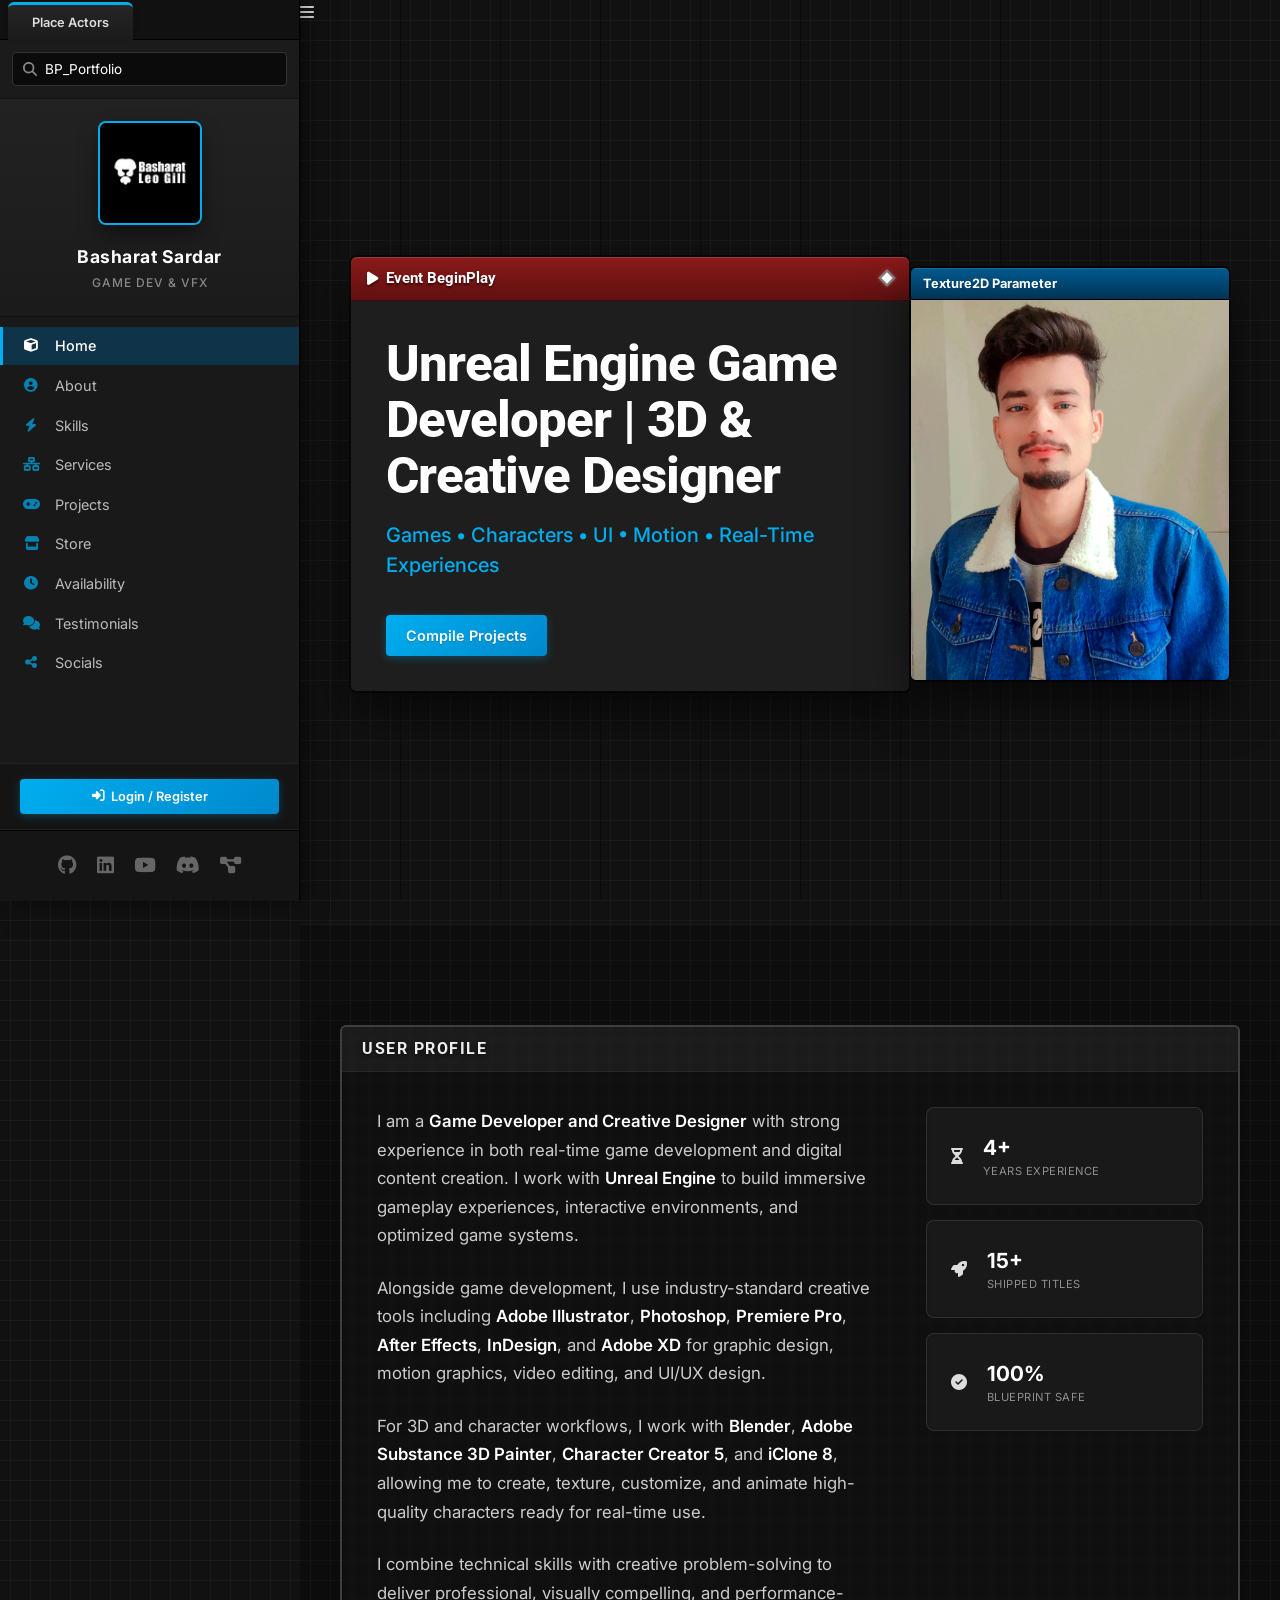
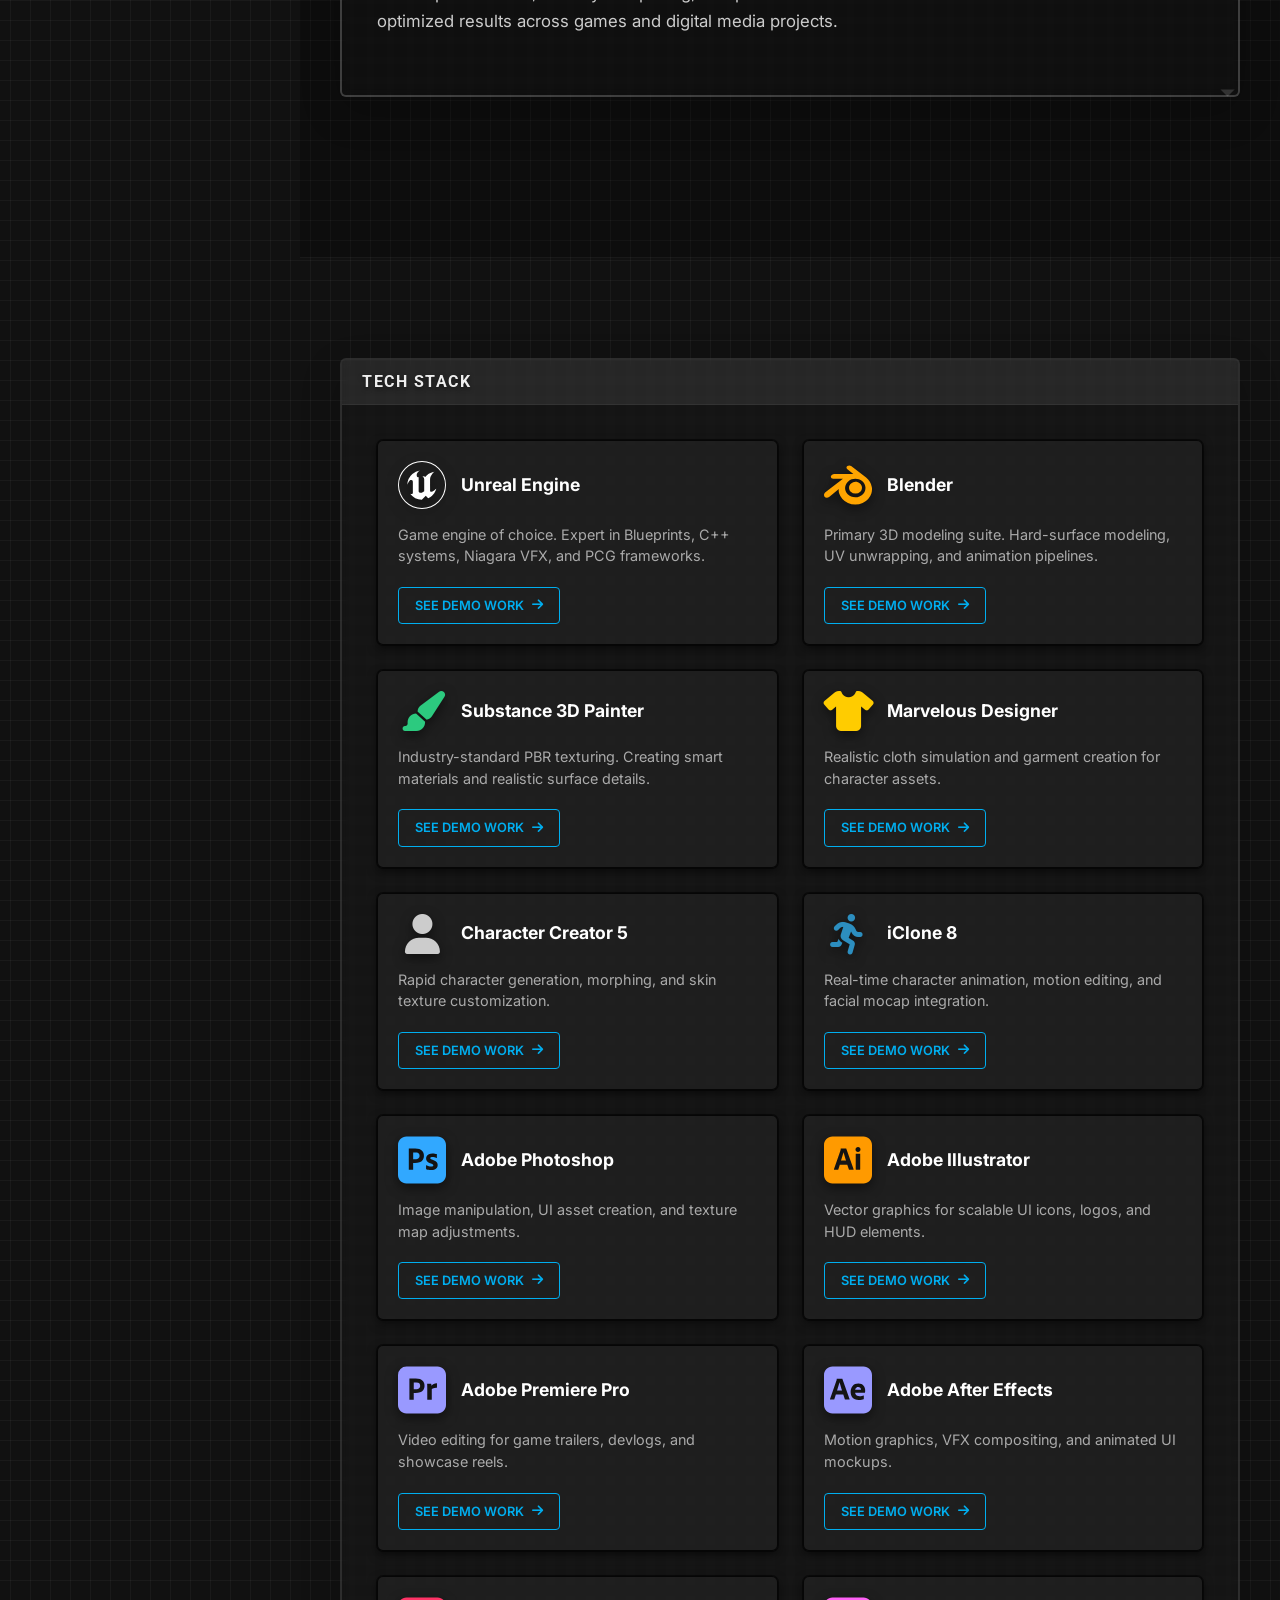
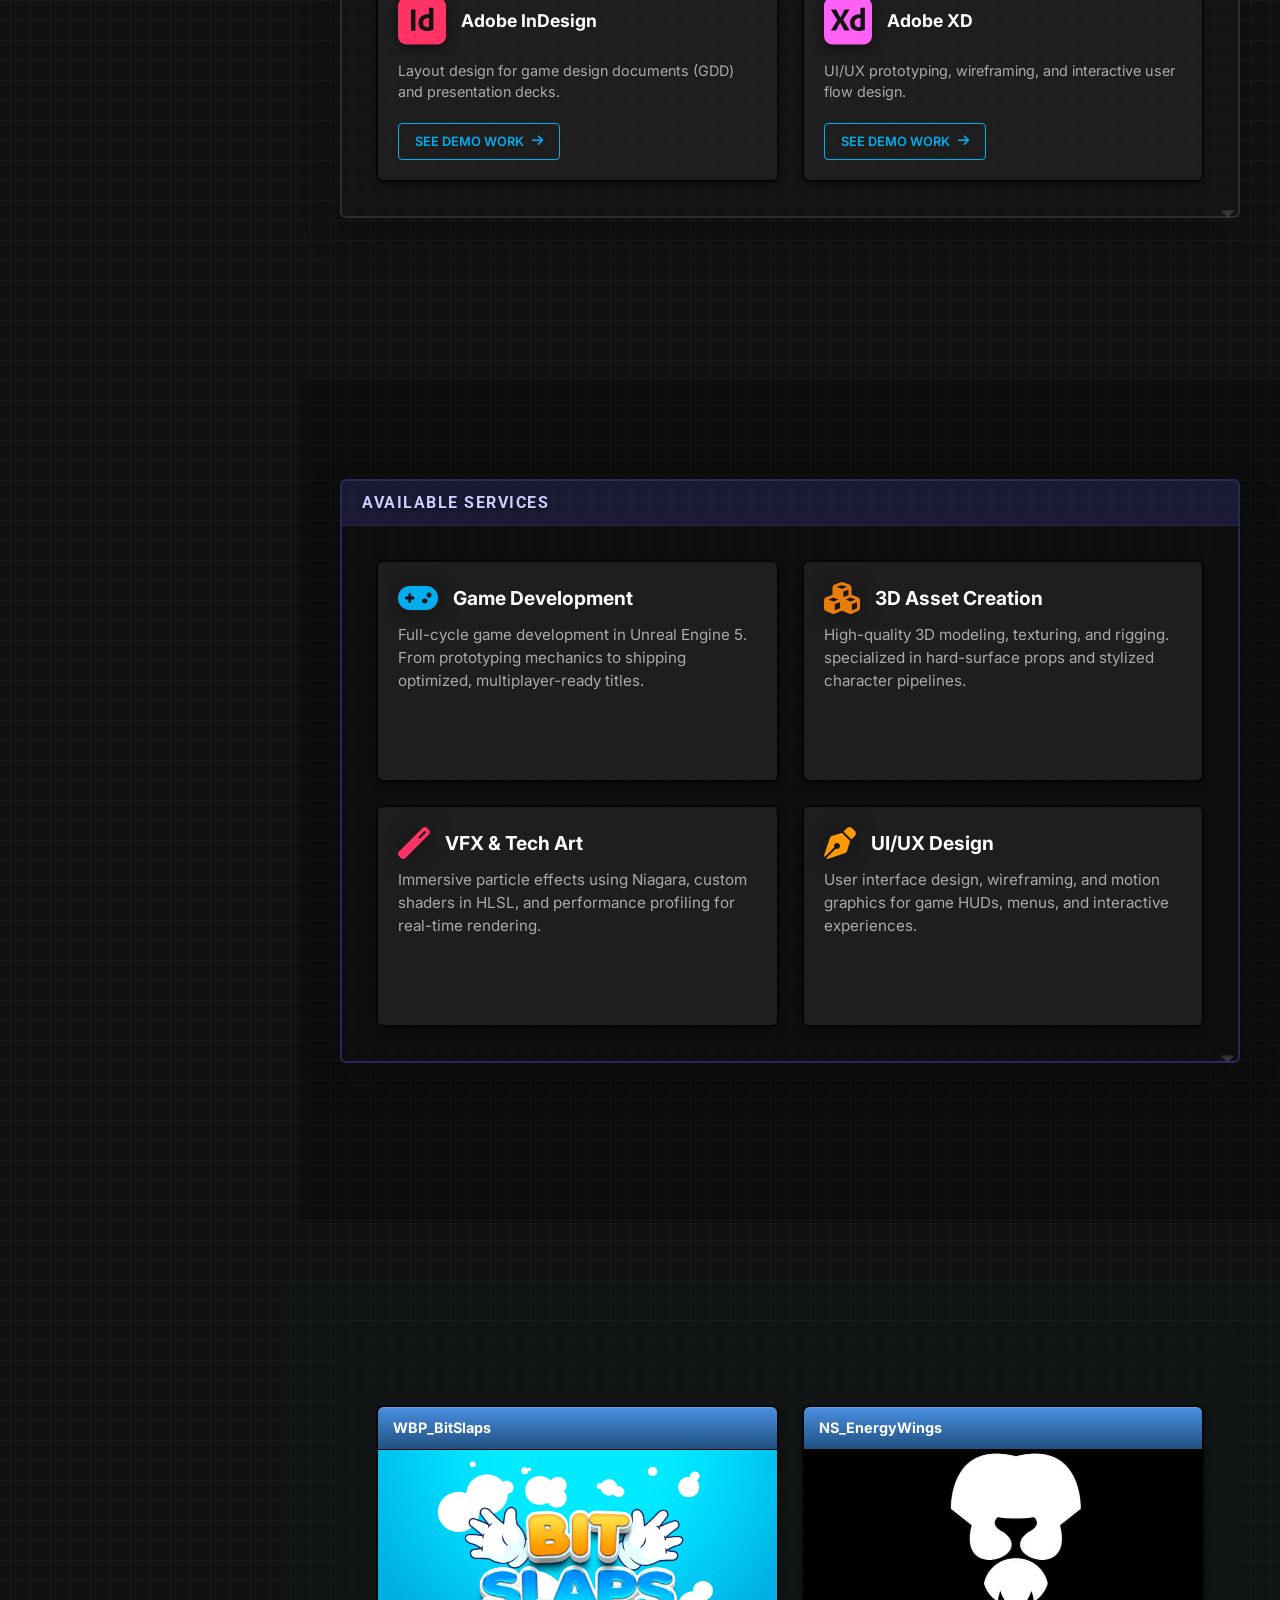
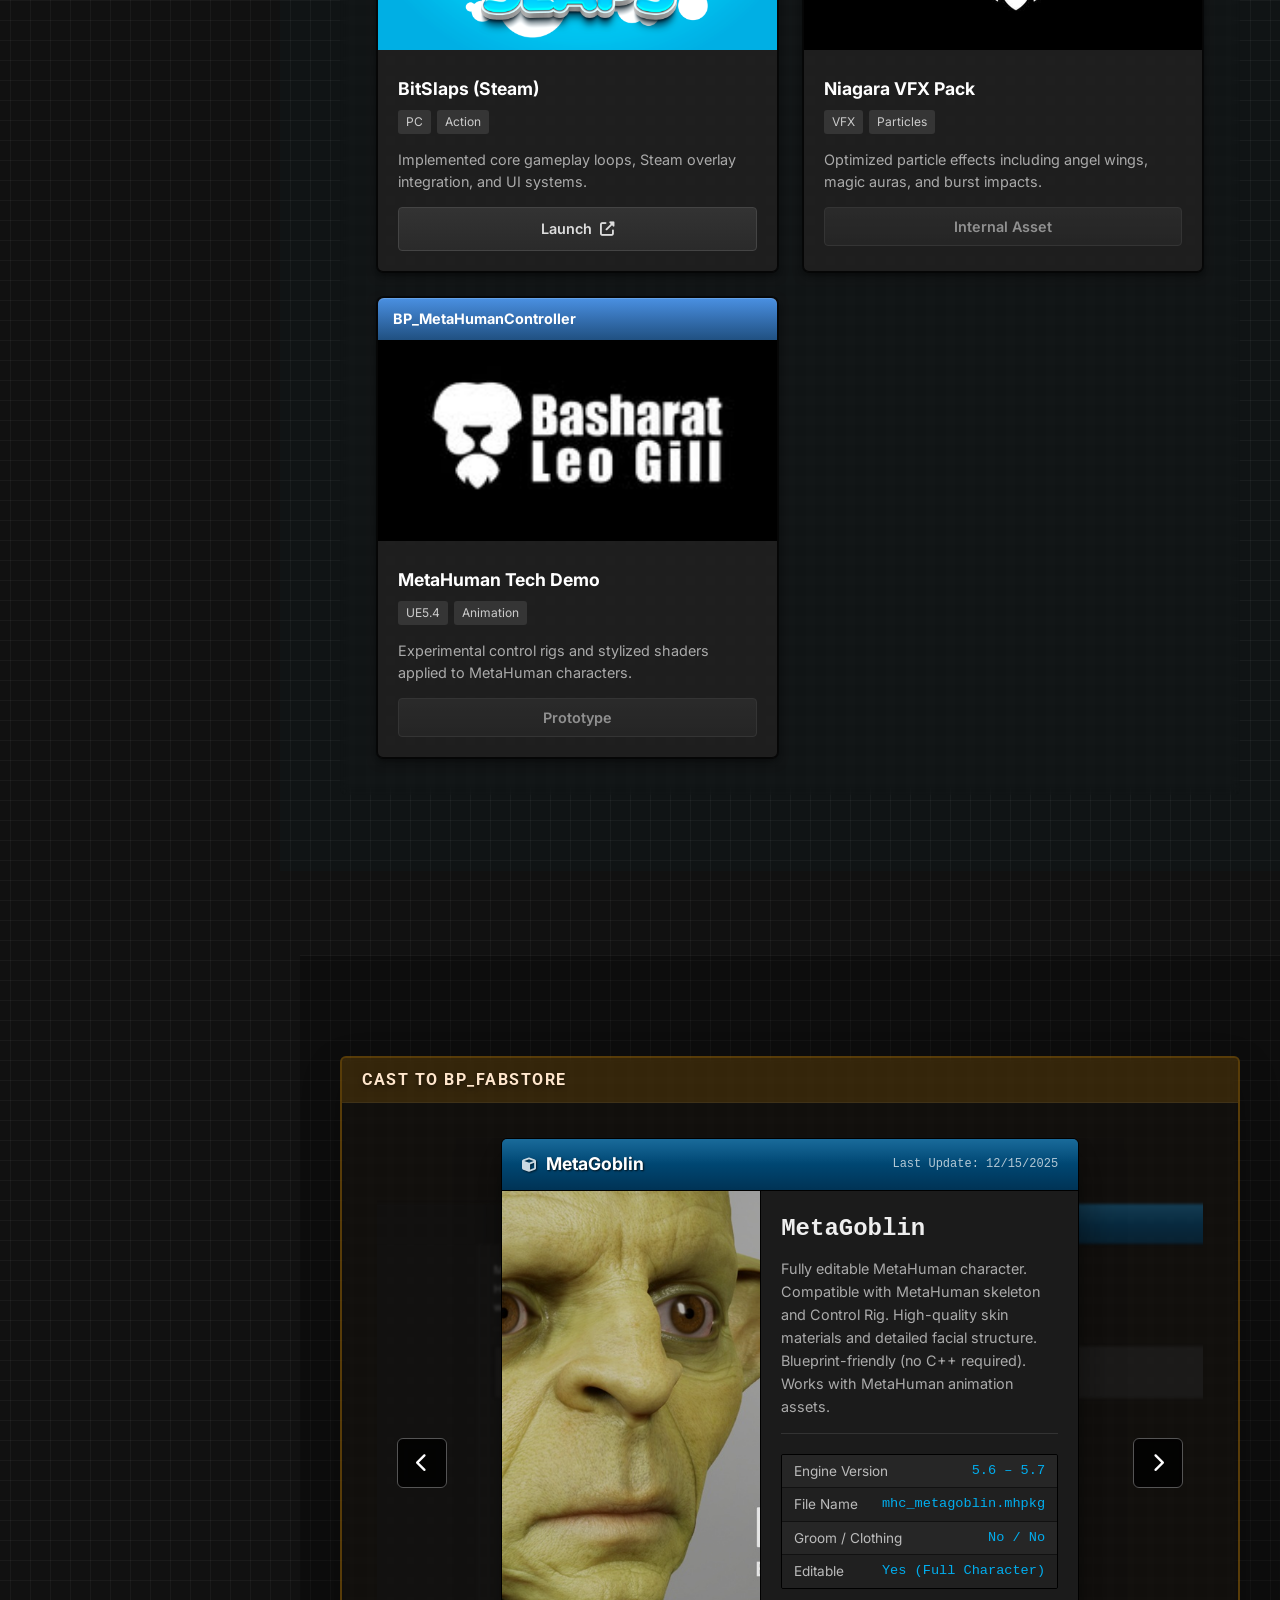
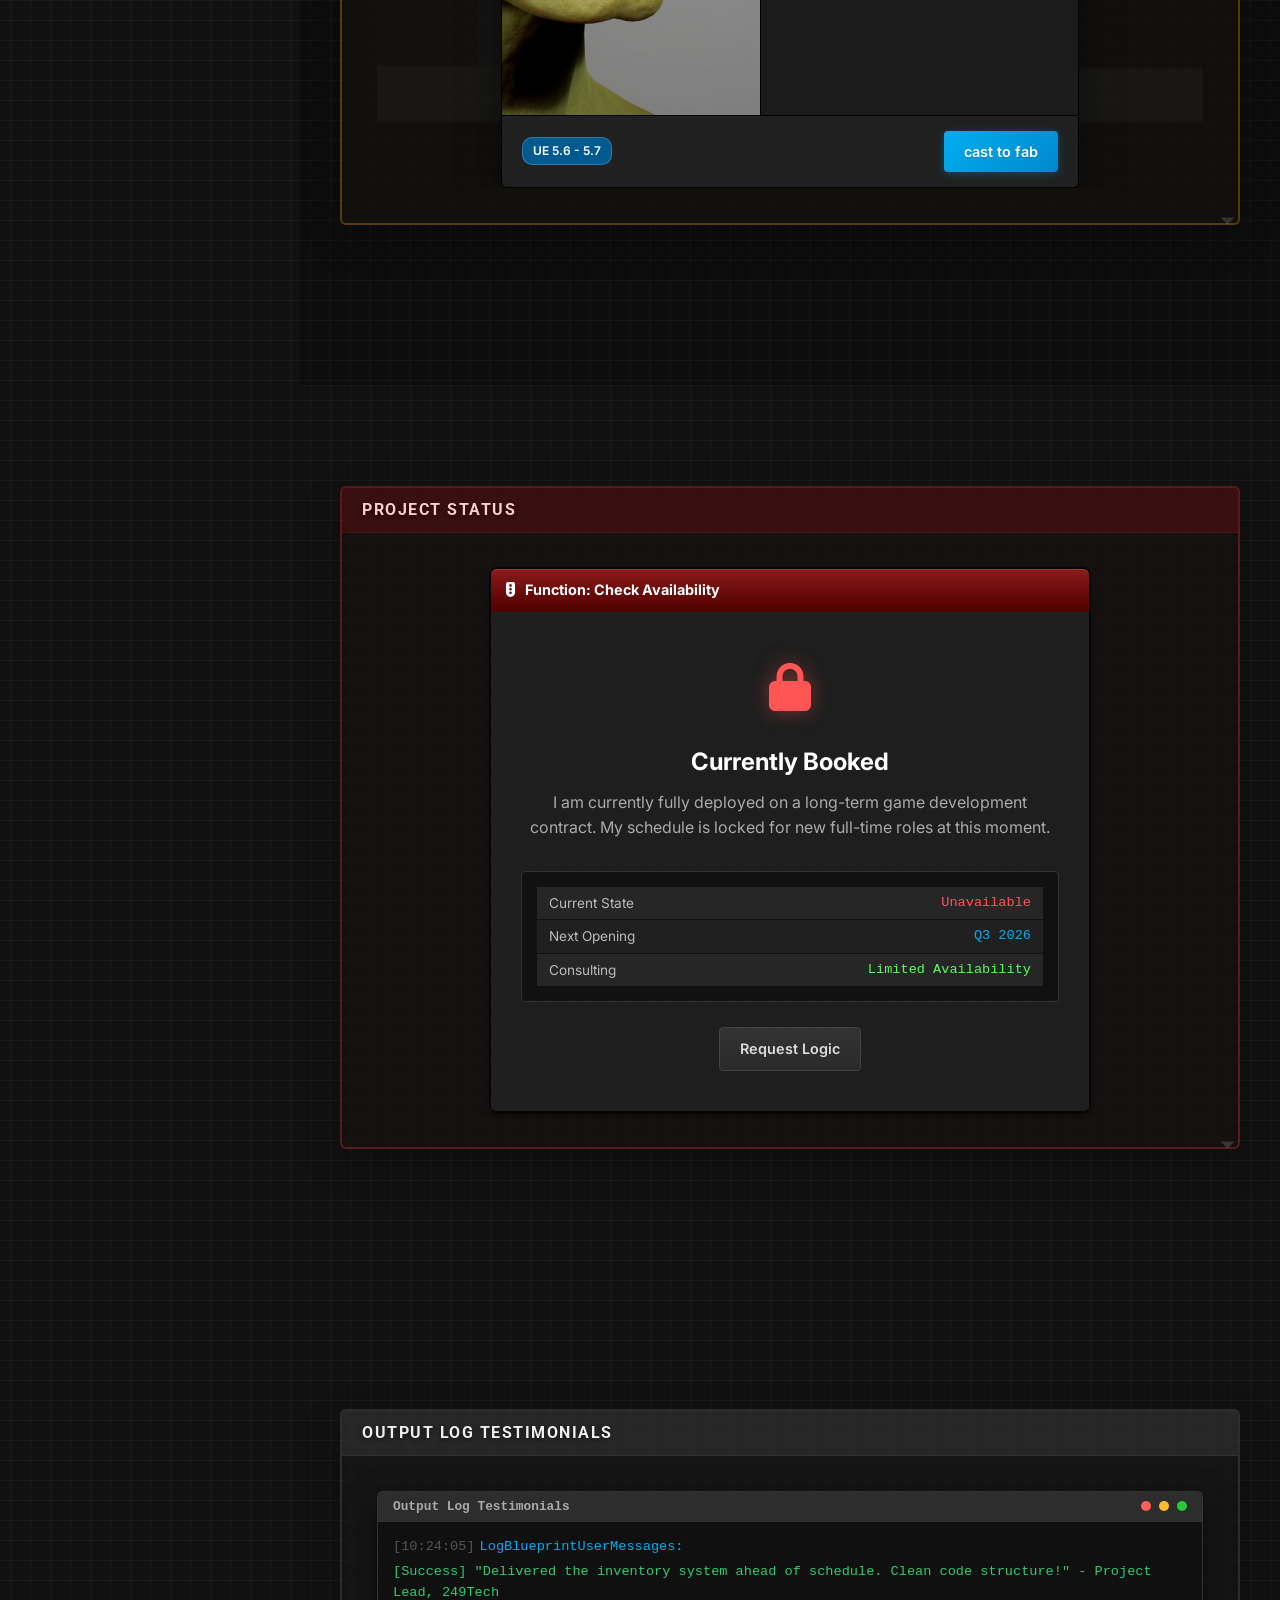
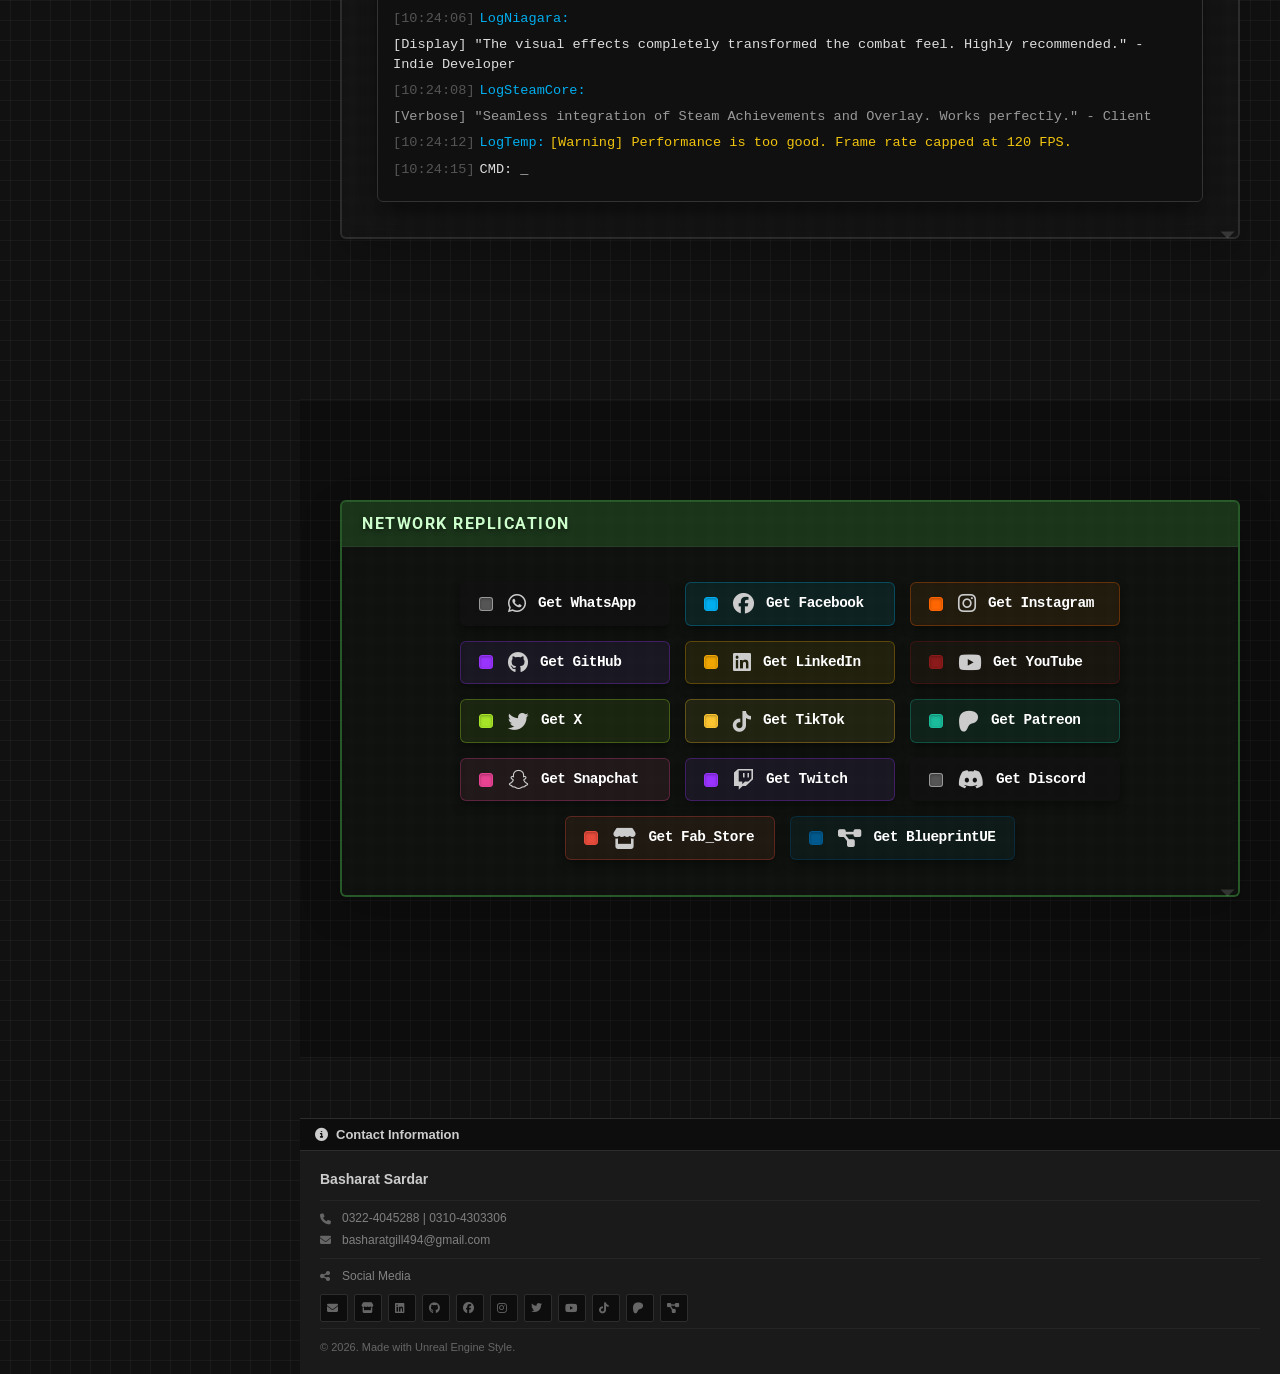
==== commit 3be61caa: "Updates" ====
--- a/index.html
+++ b/index.html
@@ -9,7 +9,7 @@
     <link rel="stylesheet" href="https://cdnjs.cloudflare.com/ajax/libs/font-awesome/6.5.1/css/all.min.css">
     <link href="https://fonts.googleapis.com/css2?family=Inter:wght@300;400;500;600&family=Roboto:wght@400;500;700&display=swap" rel="stylesheet">
     <link rel="stylesheet" href="https://cdn.jsdelivr.net/npm/@fontsource/cascadia-code@4.2.1/index.min.css">
-    <script type="module" crossorigin src="/assets/index-BdHecYR_.js"></script>
+    <script type="module" crossorigin src="/assets/index-CyfaV3Dy.js"></script>
     <link rel="stylesheet" crossorigin href="/assets/index-Zy3HZk8A.css">
   </head>
   <body>
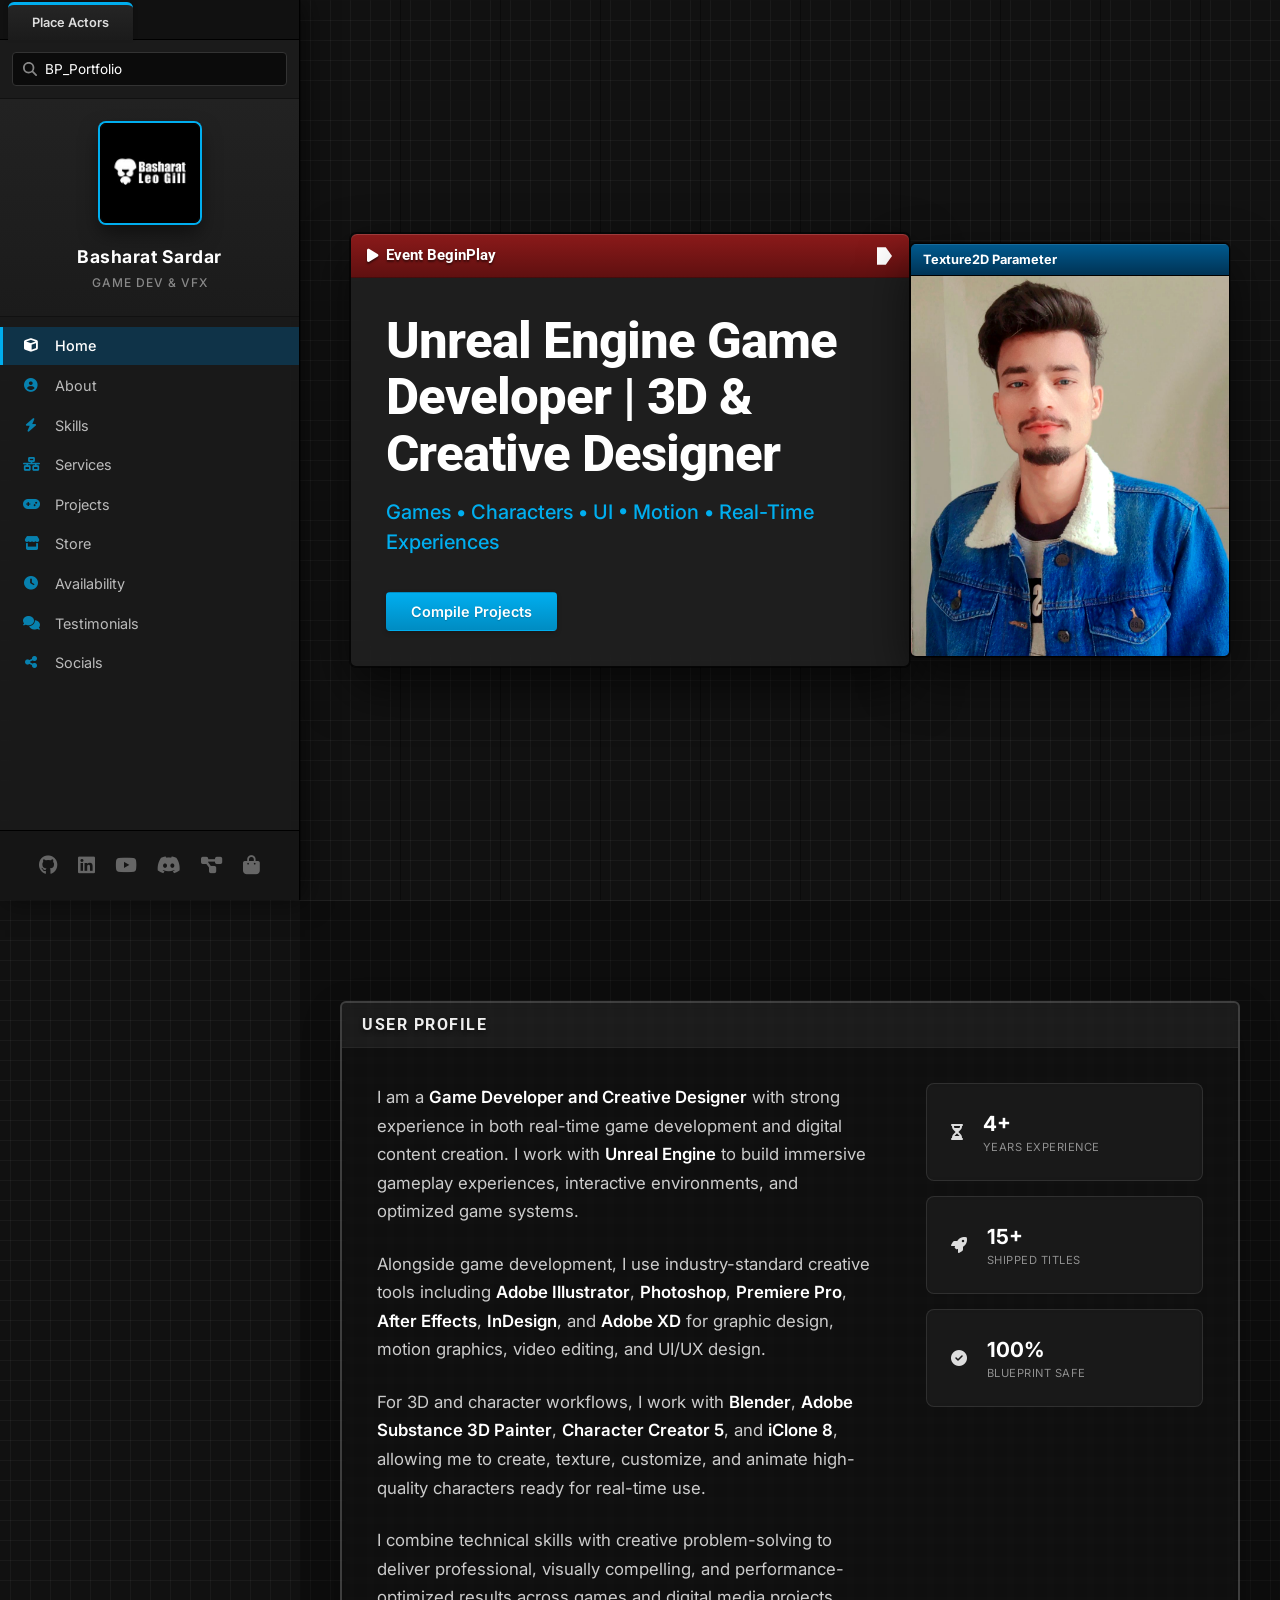
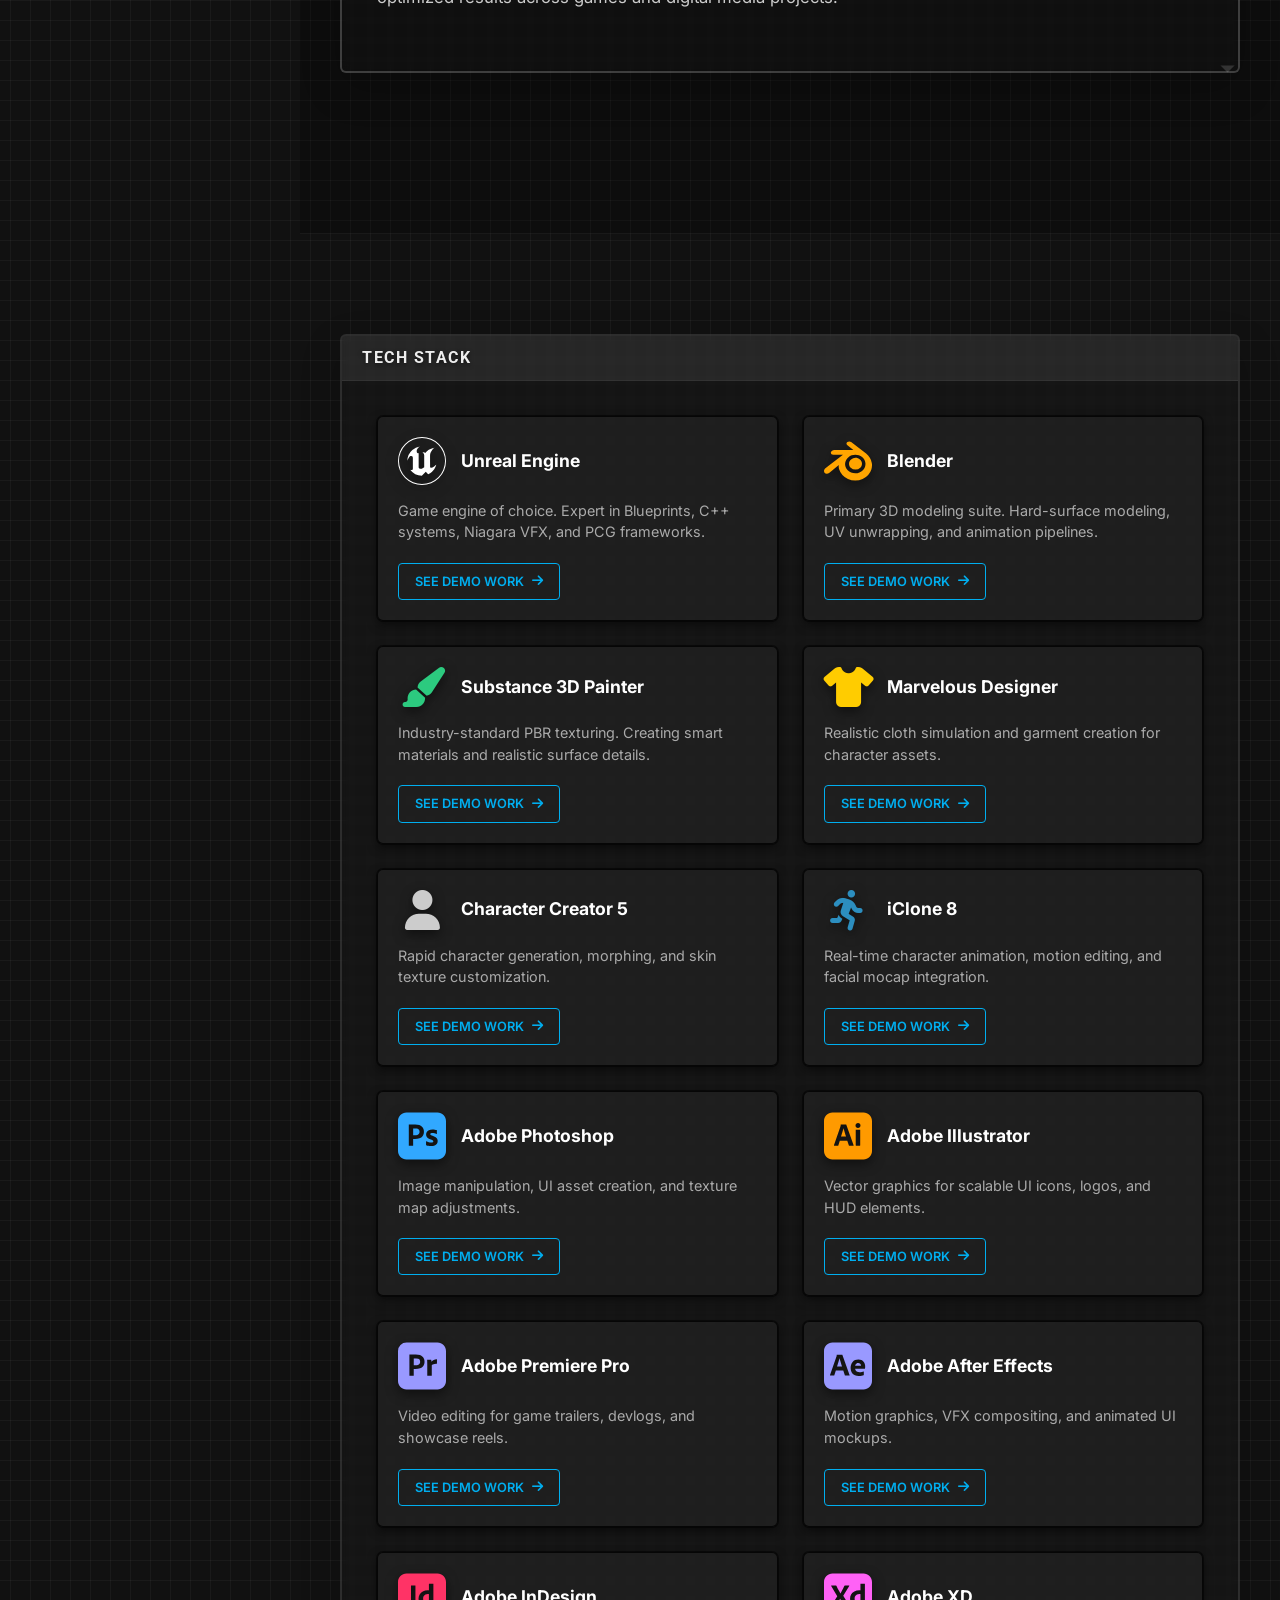
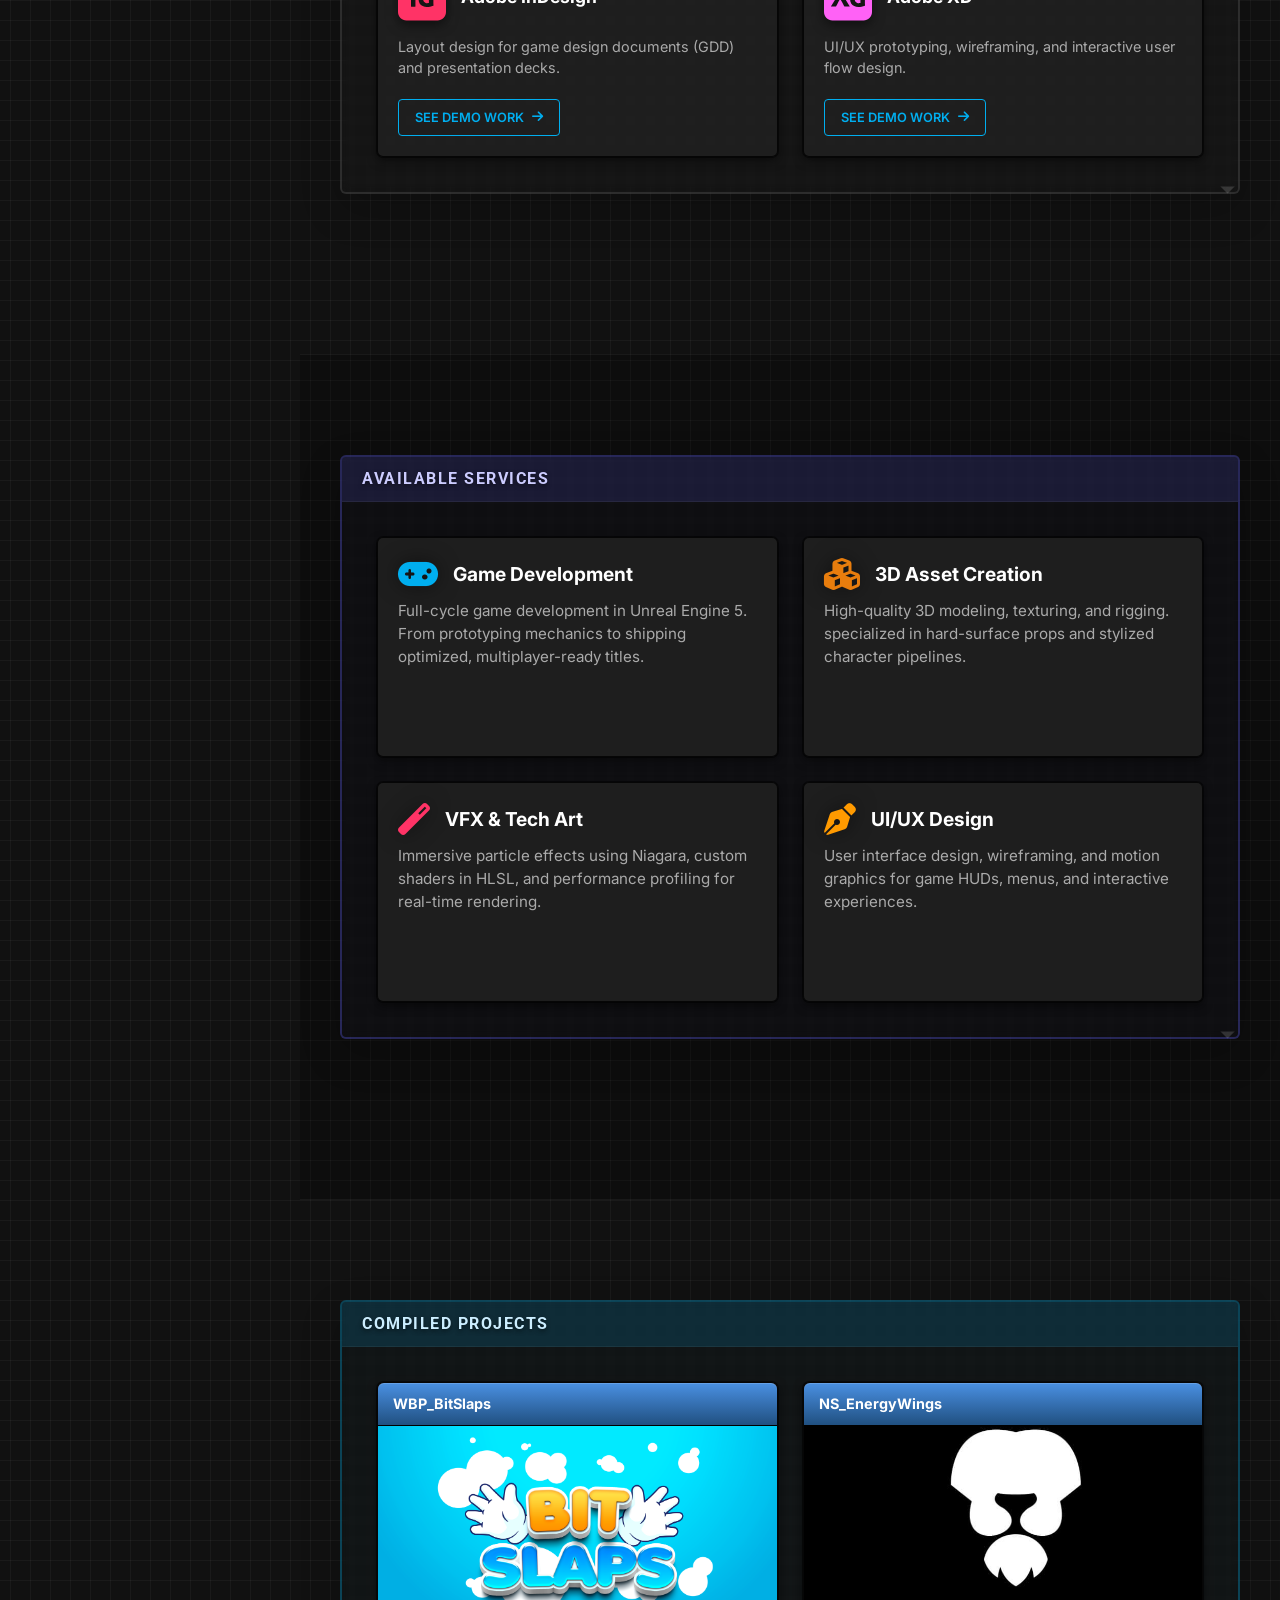
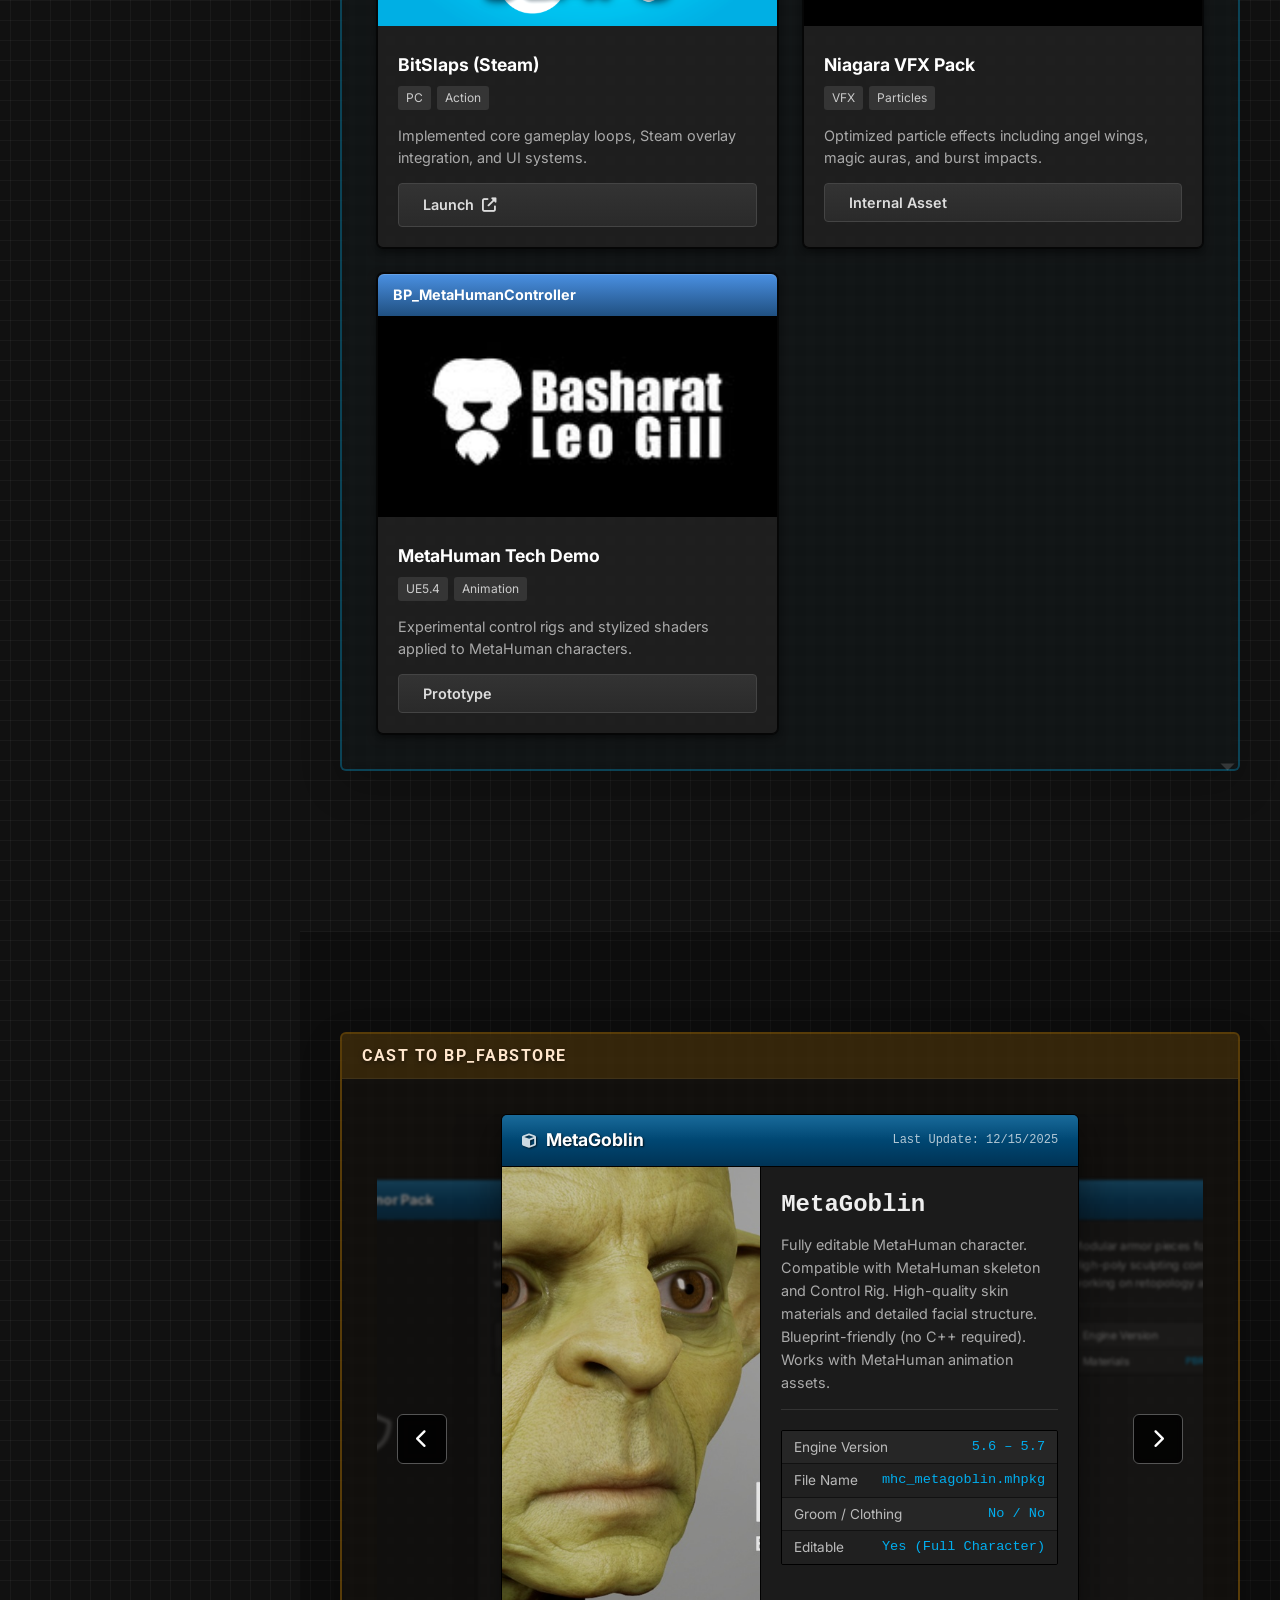
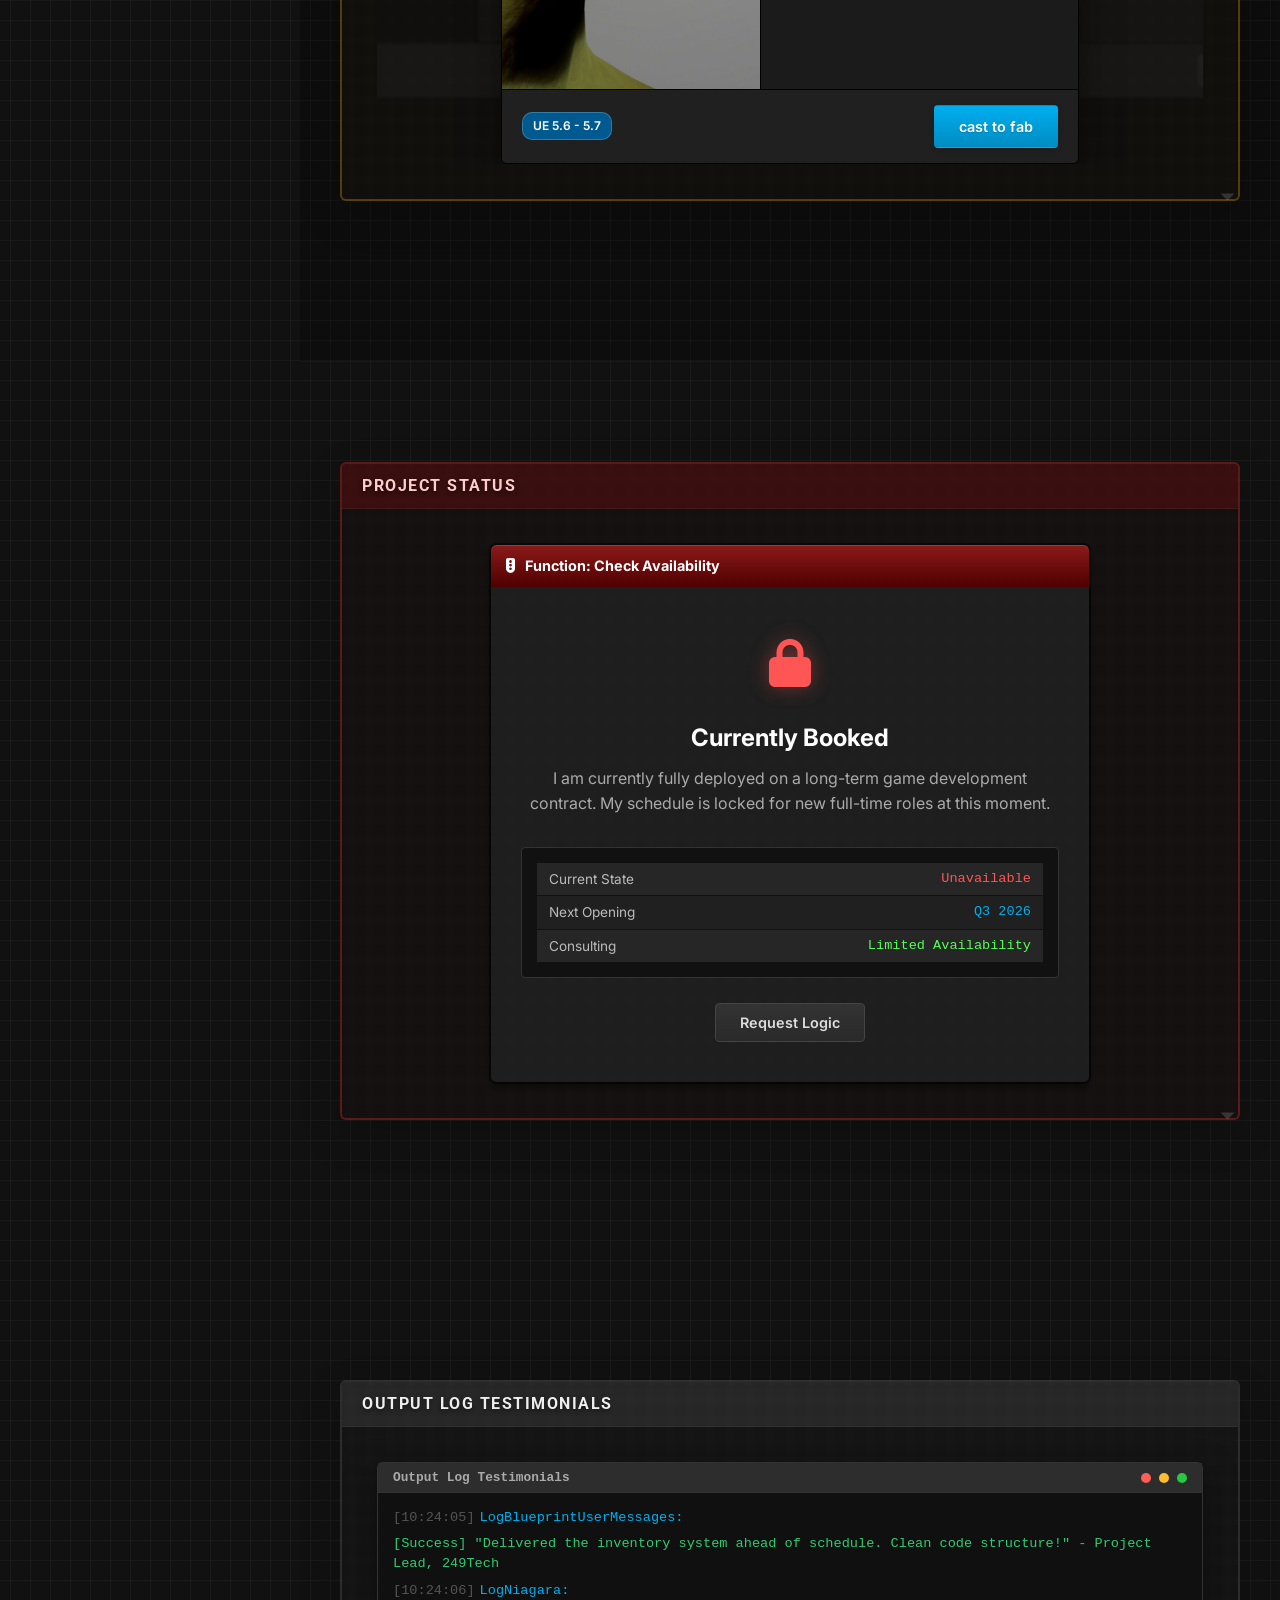
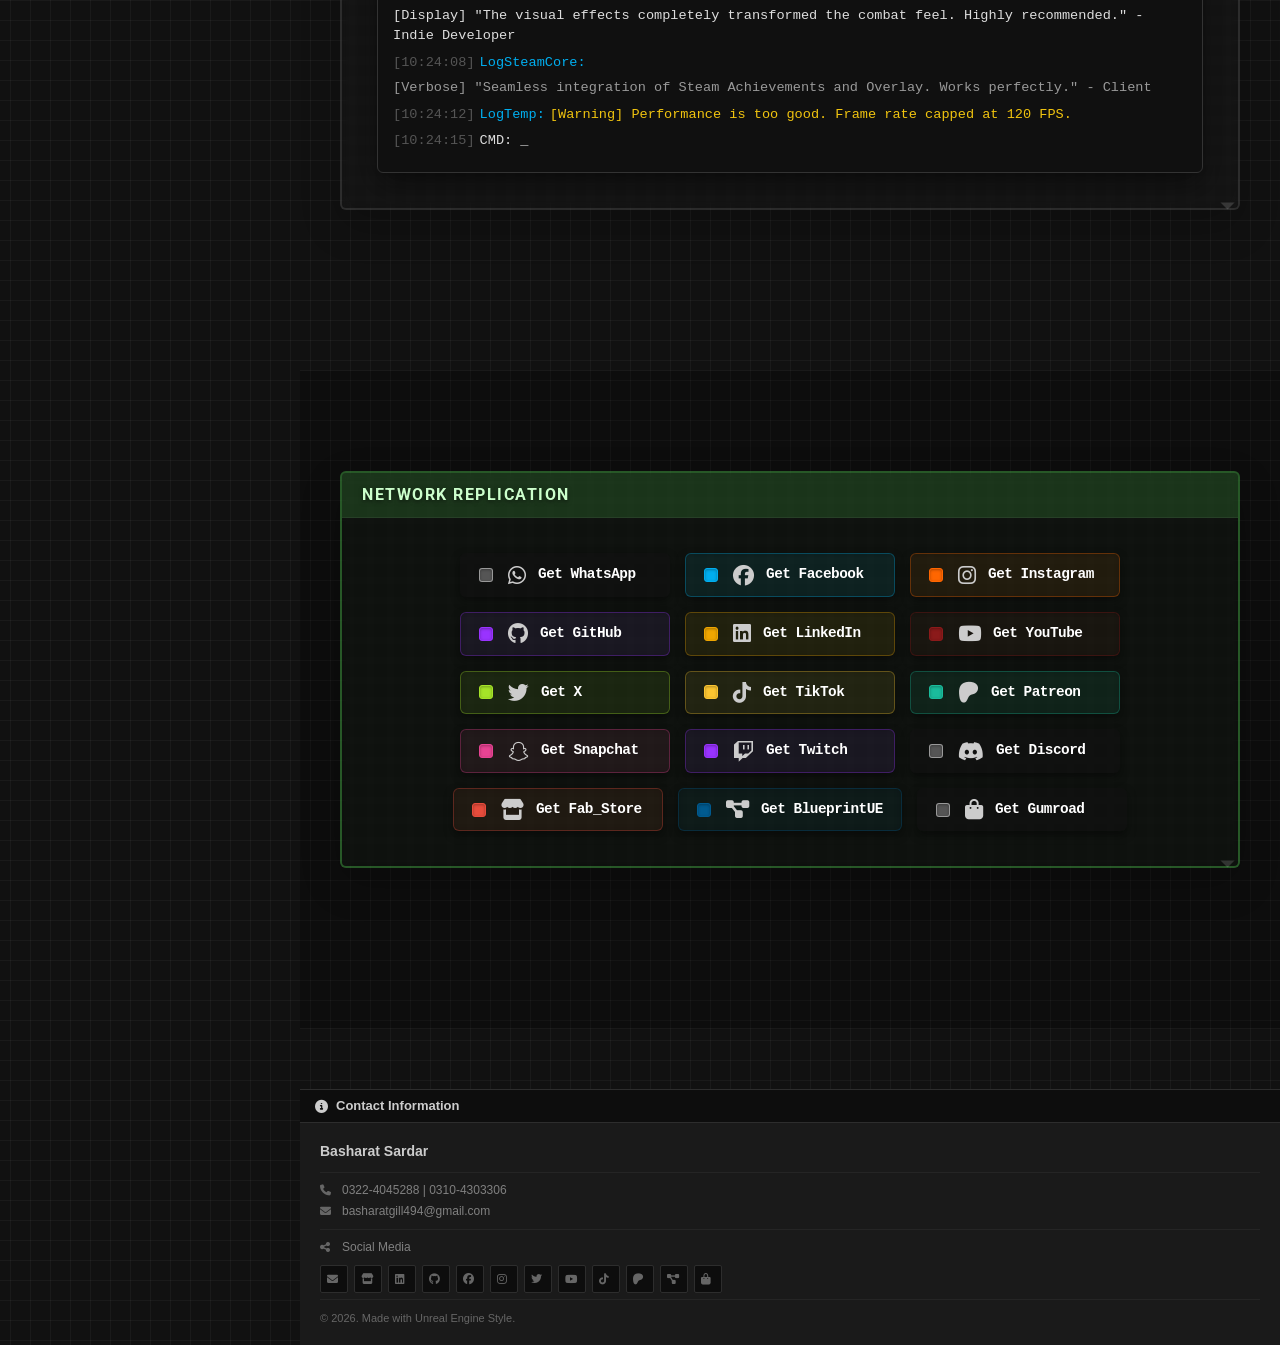
==== commit 03100380: "deploy: 8bfdd415a423b254404ec4a9bf80c83d1656cd41" ====
--- a/index.html
+++ b/index.html
@@ -1,19 +1,49 @@
-<!doctype html>
-<html lang="en">
-  <head>
-    <meta charset="UTF-8" />
-    <link rel="icon" type="image/jpeg" href="/assets/Icon-CEmAAxFY.jpg" />
-    <meta name="viewport" content="width=device-width, initial-scale=1.0" />
-    <title>Basharat Sardar | UE5 Specialist</title>
-    <!-- Keep existing fonts/icons to ensure design match -->
-    <link rel="stylesheet" href="https://cdnjs.cloudflare.com/ajax/libs/font-awesome/6.5.1/css/all.min.css">
-    <link href="https://fonts.googleapis.com/css2?family=Inter:wght@300;400;500;600&family=Roboto:wght@400;500;700&display=swap" rel="stylesheet">
-    <link rel="stylesheet" href="https://cdn.jsdelivr.net/npm/@fontsource/cascadia-code@4.2.1/index.min.css">
-    <script type="module" crossorigin src="/assets/index-CyfaV3Dy.js"></script>
-    <link rel="stylesheet" crossorigin href="/assets/index-Zy3HZk8A.css">
-  </head>
-  <body>
-    <div id="root"></div>-
-  </body>
+<!doctype html>
+<html lang="en">
+  <head>
+    <meta charset="UTF-8" />
+    <meta name="viewport" content="width=device-width, initial-scale=1.0" />
+
+    <link rel="icon" type="image/jpeg" href="/icon.jpg" />
+    <link rel="apple-touch-icon" href="/icon.jpg" />
+
+    <title>Basharat Sardar | Game Developer &amp; Creative Designer</title>
+    <meta name="description" content="Basharat Sardar - Unreal Engine 5 game developer, 3D artist, VFX specialist, and creative designer. 4+ years experience shipping games and real-time experiences." />
+    <meta name="keywords" content="Unreal Engine, Game Developer, 3D Artist, VFX, Niagara, Blueprint, Blender, MetaHuman" />
+    <meta name="author" content="Basharat Sardar" />
+    <meta name="robots" content="index, follow" />
+    <link rel="canonical" href="https://basharatleogill.github.io/" />
+
+    <meta property="og:type" content="website" />
+    <meta property="og:url" content="https://basharatleogill.github.io/" />
+    <meta property="og:title" content="Basharat Sardar | Game Developer and Creative Designer" />
+    <meta property="og:description" content="Unreal Engine 5 game developer, 3D artist, VFX specialist. 4+ years, 15+ shipped titles." />
+    <meta property="og:image" content="https://basharatleogill.github.io/og-image.jpg" />
+    <meta property="og:site_name" content="Basharat Sardar Portfolio" />
+
+    <meta name="twitter:card" content="summary_large_image" />
+    <meta name="twitter:site" content="@basharatleogill" />
+    <meta name="twitter:creator" content="@basharatleogill" />
+    <meta name="twitter:title" content="Basharat Sardar | Game Developer and Creative Designer" />
+    <meta name="twitter:description" content="Unreal Engine 5 game developer, 3D artist, VFX specialist. 4+ years, 15+ shipped titles." />
+    <meta name="twitter:image" content="https://basharatleogill.github.io/og-image.jpg" />
+
+    <meta name="theme-color" content="#00AEEF" />
+
+    <link rel="preconnect" href="https://fonts.googleapis.com" />
+    <link rel="preconnect" href="https://fonts.gstatic.com" crossorigin />
+    <link rel="preconnect" href="https://cdnjs.cloudflare.com" />
+
+    <link rel="stylesheet" href="https://cdnjs.cloudflare.com/ajax/libs/font-awesome/6.5.1/css/all.min.css" />
+    <link href="https://fonts.googleapis.com/css2?family=Inter:wght@300;400;500;600&family=Roboto:wght@400;500;700&display=swap" rel="stylesheet" />
+    <link rel="stylesheet" href="https://cdn.jsdelivr.net/npm/@fontsource/cascadia-code@4.2.1/index.min.css" />
+    <script type="module" crossorigin src="/assets/index-CYn5gc1H.js"></script>
+    <link rel="modulepreload" crossorigin href="/assets/vendor-wGySg1uH.js">
+    <link rel="modulepreload" crossorigin href="/assets/motion-Cd7ltCFG.js">
+    <link rel="modulepreload" crossorigin href="/assets/router-OpJUlbuy.js">
+    <link rel="stylesheet" crossorigin href="/assets/index-DHyEBkdM.css">
+  </head>
+  <body>
+    <div id="root"></div>
+  </body>
 </html>
--- a/assets/index-DHyEBkdM.css
+++ b/assets/index-DHyEBkdM.css
@@ -0,0 +1 @@
+:root{--ue-bg-dark: #111111;--ue-bg-panel: #1b1b1b;--ue-node-body: rgba(32, 32, 32, .95);--ue-grid-line: rgba(255, 255, 255, .04);--ue-grid-line-thick: rgba(0, 0, 0, .3);--ue-text-main: #dddddd;--ue-text-muted: #909090;--ue-primary: #00AEEF;--ue-event: #8B1A1A;--ue-function: #2F599C;--ue-macro: #B0B0B0;--ue-variable: #00A651;--ue-pin-exec: #FFFFFF;--ue-selection: #EFA600;--font-heading: "Roboto", "Segoe UI", sans-serif;--font-body: "Cascadia Code", "Inter", monospace;--shadow-node: 0 4px 10px rgba(0,0,0,.5), 0 0 0 1px rgba(0,0,0,.5);--shadow-elevated: 0 20px 50px rgba(0,0,0,.6), 0 0 0 1px rgba(0,0,0,.5);--border-node: 1px solid rgba(0,0,0,.8);--radius-node: 6px}*{margin:0;padding:0;box-sizing:border-box}::-webkit-scrollbar{width:10px;height:10px;background:#111}::-webkit-scrollbar-thumb{background:#444;border-radius:5px;border:2px solid #111}::-webkit-scrollbar-thumb:hover{background:#666}::-webkit-scrollbar-track{background:#111}body{font-family:var(--font-body);background-color:var(--ue-bg-dark);background-image:linear-gradient(var(--ue-grid-line) 1px,transparent 1px),linear-gradient(90deg,var(--ue-grid-line) 1px,transparent 1px);background-size:20px 20px;background-position:center top;color:var(--ue-text-main);line-height:1.5;overflow-x:hidden}body:before{content:"";position:fixed;top:0;left:0;width:100%;height:100%;background-image:linear-gradient(var(--ue-grid-line-thick) 1px,transparent 1px),linear-gradient(90deg,var(--ue-grid-line-thick) 1px,transparent 1px);background-size:100px 100px;pointer-events:none;z-index:-1}a{text-decoration:none;color:inherit;transition:all .2s ease}ul{list-style:none}.container{max-width:1440px;margin:0 auto;padding:0 40px}.sidebar{position:fixed;top:0;left:0;width:300px;height:100vh;background:#1b1b1bf2;-webkit-backdrop-filter:blur(10px);backdrop-filter:blur(10px);border-right:1px solid #000;display:flex;flex-direction:column;z-index:1000;box-shadow:5px 0 25px #00000080;font-family:Inter,sans-serif}.sidebar-header{background:#111;padding:0;height:40px;display:flex;align-items:flex-end;border-bottom:1px solid #000}.sidebar-tab{background:var(--ue-bg-panel);color:#ddd;font-size:.8rem;padding:8px 24px;border-top-left-radius:6px;border-top-right-radius:6px;font-weight:600;margin-left:8px;position:relative;top:1px;border-top:3px solid var(--ue-primary);box-shadow:0 -2px 5px #0003;background:linear-gradient(to bottom,#252525,#1b1b1b)}.sidebar-search{padding:12px;background:var(--ue-bg-panel);border-bottom:1px solid #111}.sidebar-search-input{width:100%;background:#0b0b0b;border:1px solid #333;border-radius:4px;padding:8px 12px 8px 32px;color:#fff;font-size:.85rem;font-family:Inter,sans-serif;background-image:url("data:image/svg+xml,%3Csvg xmlns='http://www.w3.org/2000/svg' viewBox='0 0 512 512' fill='%23888'%3E%3Cpath d='M416 208c0 45.9-14.9 88.3-40 122.7L502.6 457.4c12.5 12.5 12.5 32.8 0 45.3s-32.8 12.5-45.3 0L330.7 376c-34.4 25.2-76.8 40-122.7 40C93.1 416 0 322.9 0 208S93.1 0 208 0S416 93.1 416 208zM208 352a144 144 0 1 0 0-288 144 144 0 1 0 0 288z'/%3E%3C/svg%3E");background-size:14px;background-repeat:no-repeat;background-position:10px center;transition:border-color .2s}.sidebar-search-input:focus{outline:none;border-color:var(--ue-selection)}.sidebar-asset-preview{padding:24px;display:flex;flex-direction:column;align-items:center;border-bottom:1px solid #111;background:linear-gradient(to bottom,#222,#1b1b1b)}.logo img{height:100px;width:100px;border-radius:6px;border:1px solid #000;object-fit:cover;box-shadow:0 0 0 2px var(--ue-primary),0 10px 20px #00000080;transition:transform .3s cubic-bezier(.34,1.56,.64,1)}.logo:hover img{transform:scale(1.05) rotate(2deg)}.sidebar-details{margin-top:15px;text-align:center}.sidebar-name{font-weight:700;font-size:1.1rem;color:#fff;letter-spacing:.5px}.sidebar-desc{color:#888;font-size:.75rem;text-transform:uppercase;letter-spacing:1px;margin-top:4px;font-weight:500}.nav-links{padding:10px 0;overflow-y:auto;flex:1}.nav-links li{margin-bottom:2px}.nav-links a{display:flex;align-items:center;padding:8px 16px;font-size:.9rem;color:#bbb;border-left:3px solid transparent;transition:all .1s ease-out}.nav-links a i{width:24px;text-align:center;margin-right:12px;font-size:.85rem;color:var(--ue-primary);opacity:.7;transition:opacity .2s}.nav-links a:hover{background:#ffffff0d;color:#fff}.nav-links a:hover i{opacity:1}.nav-links a.active{background:#005a8f66;border-left-color:var(--ue-primary);color:#fff;font-weight:500}.nav-links a.active i{color:#fff;opacity:1}.sidebar-auth{padding:15px 20px;border-top:1px solid #222;border-bottom:1px solid #222;background:#0003}.sidebar-user{display:flex;flex-direction:column;gap:10px}.sidebar-user-info{display:flex;align-items:center;gap:10px}.sidebar-user-avatar{width:32px;height:32px;border-radius:50%;background:linear-gradient(135deg,var(--ue-primary),#0088cc);display:flex;align-items:center;justify-content:center;overflow:hidden;flex-shrink:0}.sidebar-user-avatar img{width:100%;height:100%;object-fit:cover}.sidebar-user-avatar i{font-size:.9rem;color:#fff}.sidebar-user-name{font-size:.85rem;color:var(--ue-text-main);font-weight:500;white-space:nowrap;overflow:hidden;text-overflow:ellipsis}.sidebar-auth-buttons{display:flex;gap:8px}.btn-sidebar-auth{display:flex;align-items:center;justify-content:center;gap:6px;padding:8px 12px;border-radius:4px;font-size:.8rem;font-weight:600;cursor:pointer;transition:all .2s;text-decoration:none;border:none}.btn-login{width:100%;background:linear-gradient(135deg,var(--ue-primary),#0088cc);color:#fff;box-shadow:0 2px 8px #00aeef4d}.btn-login:hover{box-shadow:0 4px 15px #00aeef80;transform:translateY(-1px)}.btn-dashboard{flex:1;background:linear-gradient(135deg,var(--ue-variable),#007a3d);color:#fff}.btn-dashboard:hover{box-shadow:0 4px 12px #00a65166}.btn-logout{background:#8b1a1a4d;color:#ff6b6b;border:1px solid rgba(139,26,26,.5);padding:8px 10px}.btn-logout:hover{background:#8b1a1a80}.sidebar-footer{margin-top:auto;padding:20px;background:#151515;border-top:1px solid #000;text-align:center}.btn-cv{display:block;background:linear-gradient(to bottom,#333,#2a2a2a);color:#fff;padding:10px;border-radius:4px;font-size:.85rem;font-weight:600;margin-bottom:16px;border:1px solid #444;text-transform:uppercase;letter-spacing:.5px}.btn-cv:hover{background:linear-gradient(to bottom,#444,#333);border-color:#666}.sidebar-socials a{color:#666;margin:0 10px;font-size:1.2rem;transition:color .2s,transform .2s;display:inline-block}.sidebar-socials a:hover{color:var(--ue-primary);transform:translateY(-2px)}body{padding-left:300px}.menu-toggle{display:none;position:fixed;top:15px;left:15px;z-index:1100;background:#1b1b1bf2;border:1px solid #333;color:#ddd;width:42px;height:42px;border-radius:6px;align-items:center;justify-content:center;cursor:pointer;font-size:1.1rem;-webkit-backdrop-filter:blur(10px);backdrop-filter:blur(10px);transition:background .2s,color .2s}.menu-toggle:hover{background:#00aeef33;color:var(--ue-primary);border-color:var(--ue-primary)}@media (max-width: 968px){body{padding-left:0}.sidebar{transform:translate(-100%);transition:transform .3s cubic-bezier(.4,0,.2,1)}.sidebar.active{transform:translate(0)}.menu-toggle{display:flex}}.btn{display:inline-flex;align-items:center;gap:8px;padding:10px 24px;border-radius:4px;font-weight:600;font-size:.9rem;cursor:pointer;border:1px solid transparent;transition:all .2s;font-family:Inter,sans-serif}.btn-primary{background:linear-gradient(to bottom,#00aeef,#008cc2);color:#fff;box-shadow:0 2px 5px #0003;text-shadow:0 1px 1px rgba(0,0,0,.2)}.btn-primary:hover{filter:brightness(1.1);box-shadow:0 4px 10px #00aeef66}.btn-secondary{background:linear-gradient(to bottom,#333,#2a2a2a);color:#ddd;border:1px solid #444}.btn-secondary:hover{background:#3a3a3a;color:#fff;border-color:#666}.hero{min-height:100vh;display:flex;align-items:center;justify-content:center;padding:50px;position:relative;overflow:hidden}.hero-container{display:flex;align-items:center;justify-content:space-between;width:100%;max-width:1200px;z-index:10}.hero-node{background:var(--ue-node-body);border:var(--border-node);border-radius:var(--radius-node);box-shadow:var(--shadow-elevated);width:600px;position:relative;-webkit-backdrop-filter:blur(12px);backdrop-filter:blur(12px);transition:all .6s cubic-bezier(.4,0,.2,1);z-index:1}.hero-node-header{background:linear-gradient(to bottom,#8b1a1a,#601010);padding:10px 16px;border-radius:var(--radius-node) var(--radius-node) 0 0;display:flex;justify-content:space-between;align-items:center;border-bottom:1px solid rgba(0,0,0,.5);box-shadow:inset 0 1px #ffffff26}.hero-node-header span{color:#fff;font-weight:700;font-size:.95rem;text-shadow:0 2px 2px rgba(0,0,0,.5);display:flex;align-items:center;gap:8px;font-family:Roboto,sans-serif}@keyframes pulse-exec{0%{filter:drop-shadow(0 0 0 rgba(255,255,255,0))}50%{filter:drop-shadow(0 0 5px rgba(255,255,255,.8))}to{filter:drop-shadow(0 0 0 rgba(255,255,255,0))}}.pin-exec-out{width:16px;height:18px;background-image:url("data:image/svg+xml,%3Csvg viewBox='0 0 12 14' xmlns='http://www.w3.org/2000/svg'%3E%3Cpath d='M0 0 H7 L12 7 L7 14 H0 V0 Z' fill='white' /%3E%3C/svg%3E");background-repeat:no-repeat;background-size:contain;animation:pulse-exec 3s infinite ease-in-out}.hero-content{padding:35px}.hero-content h1{font-size:3.2rem;line-height:1.1;margin-bottom:15px;color:#fff;font-family:Roboto,sans-serif;font-weight:800;letter-spacing:-1px}.hero-content h2{font-size:1.25rem;color:var(--ue-primary);margin-bottom:25px;font-weight:500;font-family:Inter,sans-serif}.hero-actions{margin-top:35px;display:flex;gap:15px}.profile-node-wrapper{position:relative;padding:60px;margin:-60px;z-index:10}.texture-node{width:320px;background:#202020;border:1px solid #000;border-radius:var(--radius-node);box-shadow:var(--shadow-elevated);overflow:hidden;transition:all .5s cubic-bezier(.175,.885,.32,1.275);position:relative}.profile-node-wrapper:hover .texture-node{transform:scale(1.15) rotate(1deg);box-shadow:0 40px 100px #00aeef40,0 0 0 2px var(--ue-primary);border-color:var(--ue-primary);z-index:100}.texture-header{background:linear-gradient(to bottom,#005a8f,#035);padding:6px 12px;color:#fff;font-size:.8rem;font-weight:700;border-bottom:1px solid #000;box-shadow:inset 0 1px #ffffff1a}.texture-preview{width:100%;height:380px;object-fit:cover;display:block;filter:contrast(1.1)}.section{padding:100px 0}.bg-dark{background-color:#0003;border-top:1px solid rgba(255,255,255,.05);border-bottom:1px solid rgba(255,255,255,.05)}.about-grid{display:grid;grid-template-columns:1.8fr 1fr;gap:50px}.about-text{font-family:Inter,sans-serif;font-size:1.05rem;color:#ccc;line-height:1.7;margin-bottom:24px}.about-text strong{color:#fff;font-weight:600}.stat-card{background:#1e1e1e99;-webkit-backdrop-filter:blur(5px);backdrop-filter:blur(5px);border:1px solid rgba(255,255,255,.1);padding:24px;border-radius:8px;display:flex;align-items:center;gap:20px;transition:all .3s;margin-bottom:15px}.stat-card:hover{background:#282828cc;border-color:var(--ue-primary);transform:translate(8px);box-shadow:0 5px 15px #0000004d}.skills-grid{display:grid;grid-template-columns:repeat(auto-fill,minmax(280px,1fr));gap:25px}.skill-node,.project-node,.software-card{background:var(--ue-node-body);border:var(--border-node);border-radius:var(--radius-node);box-shadow:var(--shadow-node);-webkit-backdrop-filter:blur(10px);backdrop-filter:blur(10px);transition:transform .2s cubic-bezier(.25,.46,.45,.94),box-shadow .2s}.skill-node:hover,.project-node:hover,.software-card:hover{transform:translateY(-5px);box-shadow:0 15px 30px #0006;border-color:#fff3}.skill-header,.project-header,.contact-header{border-radius:var(--radius-node) var(--radius-node) 0 0;box-shadow:inset 0 1px #ffffff26;padding:10px 15px;display:flex;align-items:center;gap:10px;font-weight:700;font-size:.9rem;color:#fff;border-bottom:1px solid rgba(0,0,0,.5)}.skill-body{padding:20px}.software-card{display:flex;flex-direction:column;padding:20px;position:relative}.sw-header{background:transparent;border-radius:0;box-shadow:none;border-bottom:0;margin-bottom:15px;display:flex;align-items:center;gap:15px;padding:0}.sw-logo{width:48px;height:48px;object-fit:contain;filter:drop-shadow(0 4px 6px rgba(0,0,0,.5))}.sw-fallback-icon{font-size:2.5rem;width:48px;text-align:center;filter:drop-shadow(0 4px 6px rgba(0,0,0,.5))}.sw-title{font-size:1.1rem;font-weight:700;color:#fff}.sw-body{flex:1;display:flex;flex-direction:column}.software-desc{font-size:.9rem;color:#aaa;line-height:1.5;margin-bottom:20px;flex:1}.btn-demo{align-self:flex-start;padding:8px 16px;border:1px solid var(--ue-primary);color:var(--ue-primary);border-radius:4px;font-size:.8rem;font-weight:600;text-transform:uppercase;transition:all .2s;display:inline-flex;align-items:center;gap:8px}.btn-demo:hover{background:var(--ue-primary);color:#fff;box-shadow:0 0 10px #00aeef66}.project-thumb{height:200px;width:100%;object-fit:cover;transition:filter .3s}.project-node:hover .project-thumb{filter:brightness(1.1)}.project-header{background:linear-gradient(to bottom,#4a90e2,#205081);color:#fff;padding:10px 15px;font-weight:700;font-size:.9rem;border-bottom:1px solid #000}.project-info{padding:20px;display:flex;flex-direction:column;flex:1}.project-info h3{margin-bottom:8px;color:#fff;font-size:1.1rem}.project-info p{color:#aaa;font-size:.9rem;margin-bottom:15px;flex:1}.tags{margin-bottom:15px;display:flex;flex-wrap:wrap;gap:6px}.tag{background:#ffffff1a;padding:3px 8px;border-radius:3px;font-size:.75rem;color:#ccc}@media (max-width: 968px){.hero-container{flex-direction:column;gap:40px;text-align:center}.hero-node{width:100%}.hero-content h1{font-size:2.5rem}.about-grid{grid-template-columns:1fr}.texture-node{display:none}}@media (max-width: 768px){.menu-toggle{display:flex}.profile-node-wrapper{display:none}.hero{padding:80px 20px}}.carousel-wrapper{position:relative;height:650px;display:flex;align-items:center;justify-content:center;perspective:1000px;overflow:hidden}.carousel-item{position:absolute;width:70%;max-width:900px;height:100%;background:transparent;border:none;padding:0;transition:all .5s ease-in-out;opacity:0;z-index:0;display:flex;flex-direction:column;filter:drop-shadow(0 10px 20px rgba(0,0,0,.5))}.carousel-item.active{transform:translate(0) scale(1);opacity:1;z-index:10}.carousel-item.prev{transform:translate(-50%) scale(.8);opacity:.5;z-index:5;filter:blur(2px)}.carousel-item.next{transform:translate(50%) scale(.8);opacity:.5;z-index:5;filter:blur(2px)}.carousel-nav{position:absolute;width:100%;top:50%;transform:translateY(-50%);display:flex;justify-content:space-between;padding:0 20px;z-index:20;pointer-events:none}.carousel-btn{pointer-events:auto;background:#000c;border:1px solid #555;color:#fff;width:50px;height:50px;border-radius:6px;display:flex;align-items:center;justify-content:center;cursor:pointer;transition:all .2s;font-size:1.2rem;-webkit-backdrop-filter:blur(5px);backdrop-filter:blur(5px)}.carousel-btn:hover{background:#00aeef;border-color:#fff;box-shadow:0 0 15px #00aeef99;transform:scale(1.1)}.marketplace-card{display:flex;flex-direction:column;height:100%;background:#141414f2;border:1px solid #000;border-radius:6px;overflow:hidden;box-shadow:inset 0 0 0 1px #ffffff1a;-webkit-backdrop-filter:blur(10px);backdrop-filter:blur(10px)}.mp-header{background:linear-gradient(to bottom,#005a8f,#035);padding:12px 20px;border-bottom:1px solid #000;display:flex;justify-content:space-between;align-items:center;position:relative}.mp-header:after{content:"";position:absolute;top:0;left:0;right:0;height:50%;background:linear-gradient(to bottom,rgba(255,255,255,.1),transparent);pointer-events:none}.mp-title{font-size:1.1rem;font-weight:700;color:#fff;margin:0;text-shadow:1px 1px 2px rgba(0,0,0,.8);display:flex;align-items:center;gap:10px}.mp-title:before{content:"";font-family:"Font Awesome 6 Free";font-weight:900;font-size:.9rem;opacity:.8}.mp-update{font-size:.75rem;color:#ffffffb3;font-family:Cascadia Code,monospace}.mp-body{display:flex;flex:1;overflow:hidden;background:#151515}.mp-preview{width:45%;background:#000;border-right:1px solid #000;position:relative}.mp-image{width:100%;height:100%;object-fit:cover;opacity:.9;transition:opacity .3s}.mp-preview:hover .mp-image{opacity:1}.mp-info-panel{flex:1;padding:20px;overflow-y:auto;background:#1b1b1b;display:flex;flex-direction:column}.mp-content-title{font-size:1.5rem;font-weight:700;color:#eee;margin-bottom:10px;font-family:Cascadia Code,monospace}.mp-desc-full{font-size:.9rem;color:#aaa;line-height:1.6;margin-bottom:20px;padding-bottom:15px;border-bottom:1px solid #333}.property-group{border:1px solid #000;border-radius:2px;overflow:hidden}.property-row{display:flex;justify-content:space-between;padding:6px 12px;border-bottom:1px solid #111;font-size:.85rem;align-items:center}.property-row:last-child{border-bottom:none}.property-row:nth-child(2n){background:#202020}.property-row:nth-child(odd){background:#262626}.prop-key{color:#bbb}.prop-val{color:#00aeef;text-align:right;font-family:Cascadia Code,monospace}.mp-actions{padding:15px 20px;background:#202020;border-top:1px solid #000;display:flex;justify-content:space-between;align-items:center}.mp-actions .tag{background:#005a8f;color:#fff;padding:4px 10px;border-radius:10px;font-size:.75rem;font-weight:600;border:1px solid rgba(255,255,255,.2)}@media (max-width: 768px){.mp-body{flex-direction:column}.mp-preview{width:100%;height:250px;border-right:none;border-bottom:1px solid #000}.carousel-item{width:90%}}.services-grid{display:grid;grid-template-columns:repeat(auto-fit,minmax(280px,1fr));gap:25px}.service-node{background:#202020;border:1px solid #000;border-radius:6px;box-shadow:var(--shadow-node);transition:transform .2s;overflow:hidden}.service-node:hover{transform:translateY(-5px);border-color:var(--ue-primary)}.service-header{background:linear-gradient(to bottom,#4a4a4a,#2a2a2a);padding:10px 15px;color:#fff;font-weight:700;font-size:1rem;border-bottom:1px solid #000;display:flex;align-items:center;gap:10px}.service-header i{color:var(--ue-primary)}.service-body{padding:20px}.service-body p{font-size:.9rem;color:#ccc;line-height:1.6}.output-log-window{background:#101010;border:1px solid #333;border-radius:6px;box-shadow:0 10px 30px #00000080;max-width:900px;margin:0 auto;font-family:Cascadia Code,Consolas,monospace}.log-header{background:#2d2d2d;padding:5px 15px;display:flex;justify-content:space-between;align-items:center;border-bottom:1px solid #333}.log-header span{font-size:.8rem;color:#aaa;font-weight:600}.log-controls{display:flex;gap:8px}.log-dot{width:10px;height:10px;border-radius:50%}.log-dot.red{background:#ff5f56}.log-dot.yellow{background:#ffbd2e}.log-dot.green{background:#27c93f}.log-content{padding:15px;font-size:.85rem;color:#ddd;line-height:1.5}.log-line{margin-bottom:6px;display:flex;flex-wrap:wrap;gap:5px}.log-time{color:#555}.log-cat{color:#00aeef}.log-msg.success{color:#2ecc71}.log-msg.display{color:#ddd}.log-msg.verbose{color:#999}.log-msg.warning{color:#f1c40f}.blink-cursor{animation:blink 1s step-end infinite}@keyframes blink{50%{opacity:0}}@media (max-width: 768px){.services-grid{grid-template-columns:1fr}}footer{padding:0;margin-top:60px;width:100%;position:relative;z-index:10}.footer-panel{background:#1a1a1a;border-top:1px solid #2d2d2d;width:100%;font-family:Segoe UI,Arial,sans-serif}.footer-header{background:#0d0d0d;border-bottom:1px solid #2d2d2d;padding:6px 15px;color:#ccc;font-size:13px;display:flex;align-items:center;gap:8px;font-weight:600}.footer-panel-content{padding:12px 20px;max-width:1200px;margin:0 auto}.footer-section{padding:6px 0;border-bottom:1px solid #252525}.footer-section:last-child{border-bottom:none}.footer-name{color:#ccc;font-size:14px;font-weight:600;margin-bottom:4px}.footer-info{color:gray;font-size:12px;line-height:1.6}.footer-info p{display:flex;align-items:center;gap:8px;margin:2px 0}.footer-info i{color:#666;width:14px;font-size:11px}.footer-social-links{display:flex;gap:6px;margin-top:8px;flex-wrap:wrap}.footer-social-links a{display:inline-flex;align-items:center;justify-content:center;width:28px;height:28px;background:#0d0d0d;border:1px solid #2d2d2d;color:gray;text-decoration:none;font-size:12px;transition:all .2s;border-radius:2px}.footer-social-links a:hover{background:#252525;border-color:#404040;color:#ccc;transform:none}.footer-copyright-text{color:#666;font-size:11px;margin-top:4px}@media (max-width: 768px){.footer-panel-content{padding:10px 15px}.footer-social-links a{width:32px;height:32px;font-size:14px}}.social-grid{display:flex;flex-wrap:wrap;gap:15px;justify-content:center}.ue-var-node{text-decoration:none;display:inline-block;transition:all .2s cubic-bezier(.25,.46,.45,.94)}.ue-var-node:hover{transform:translateY(-4px) scale(1.02)}.var-pill{background:#111111d9;-webkit-backdrop-filter:blur(4px);backdrop-filter:blur(4px);border-radius:6px;display:flex;align-items:center;padding:10px 18px;border:1px solid transparent;box-shadow:0 4px 10px #0006;position:relative;min-width:210px;transition:box-shadow .3s,border-color .3s,background-color .3s}.var-pin{width:14px;height:14px;border-radius:3px;margin-right:15px;border:1px solid rgba(255,255,255,.4);background-color:#555;flex-shrink:0;box-shadow:inset 0 1px 3px #0000004d}.var-content{display:flex;align-items:center;gap:12px}.var-icon{font-size:1.3rem;color:#ccc;transition:color .3s}.var-name{font-family:Cascadia Code,monospace;font-size:.9rem;color:#fff;font-weight:600;letter-spacing:-.5px}.type-object .var-pill{border-color:#00aeef4d;background:#00aeef14}.type-object .var-pin{background-color:#00aeef;border-color:#00aeef}.type-object:hover .var-pill{box-shadow:0 5px 20px #00aeef66;border-color:#00aeef}.type-object:hover .var-icon{color:#00aeef}.type-transform .var-pill{border-color:#ff66004d;background:#ff660014}.type-transform .var-pin{background-color:#f60;border-color:#f60}.type-transform:hover .var-pill{box-shadow:0 5px 20px #f606;border-color:#f60}.type-transform:hover .var-icon{color:#f60}.type-class .var-pill{border-color:#9933ff4d;background:#9933ff14}.type-class .var-pin{background-color:#93f;border-color:#93f}.type-class:hover .var-pill{box-shadow:0 5px 20px #93f6;border-color:#93f}.type-class:hover .var-icon{color:#93f}.type-interface .var-pill{border-color:#efa6004d;background:#efa60014}.type-interface .var-pin{background-color:#efa600;border-color:#efa600}.type-interface:hover .var-pill{box-shadow:0 5px 20px #efa60066;border-color:#efa600}.type-interface:hover .var-icon{color:#efa600}.type-bool .var-pill{border-color:#8b1a1a4d;background:#8b1a1a14}.type-bool .var-pin{background-color:#8b1a1a;border-color:#8b1a1a}.type-bool:hover .var-pill{box-shadow:0 5px 20px #8b1a1a66;border-color:#8b1a1a}.type-bool:hover .var-icon{color:#f55}.type-float .var-pill{border-color:#a5e4284d;background:#a5e42814}.type-float .var-pin{background-color:#a5e428;border-color:#a5e428}.type-float:hover .var-pill{box-shadow:0 5px 20px #a5e42866;border-color:#a5e428}.type-float:hover .var-icon{color:#a5e428}.type-vector .var-pill{border-color:#fbc5314d;background:#fbc53114}.type-vector .var-pin{background-color:#fbc531;border-color:#fbc531}.type-vector:hover .var-pill{box-shadow:0 5px 20px #fbc53166;border-color:#fbc531}.type-vector:hover .var-icon{color:#fbc531}.type-int .var-pill{border-color:#1abc9c4d;background:#1abc9c14}.type-int .var-pin{background-color:#1abc9c;border-color:#1abc9c}.type-int:hover .var-pill{box-shadow:0 5px 20px #1abc9c66;border-color:#1abc9c}.type-int:hover .var-icon{color:#1abc9c}.type-string .var-pill{border-color:#e843934d;background:#e8439314}.type-string .var-pin{background-color:#e84393;border-color:#e84393}.type-string:hover .var-pill{box-shadow:0 5px 20px #e8439366;border-color:#e84393}.type-string:hover .var-icon{color:#e84393}.type-texture .var-pill{border-color:#e74c3c4d;background:#e74c3c14}.type-texture .var-pin{background-color:#e74c3c;border-color:#e74c3c}.type-texture:hover .var-pill{box-shadow:0 5px 20px #e74c3c66;border-color:#e74c3c}.type-texture:hover .var-icon{color:#e74c3c}.type-struct .var-pill{border-color:#005a8f4d;background:#005a8f14}.type-struct .var-pin{background-color:#005a8f;border-color:#005a8f}.type-struct:hover .var-pill{box-shadow:0 5px 20px #005a8f66;border-color:#005a8f}.type-struct:hover .var-icon{color:#005a8f}@media (max-width: 600px){.social-grid{flex-direction:column;align-items:center}.ue-var-node{width:100%;max-width:300px}.var-pill{width:100%}}.ue-comment-box{border:2px solid rgba(255,255,255,.1);background:#ffffff04;-webkit-backdrop-filter:blur(5px);backdrop-filter:blur(5px);border-radius:6px;position:relative;margin-bottom:60px;box-shadow:0 15px 40px #0003;overflow:visible;transition:background .3s}.ue-comment-box:hover{background:#ffffff06;border-color:#fff3}.ue-comment-header{background:#ffffff14;color:#eee;padding:10px 20px;font-family:Roboto,sans-serif;font-weight:700;font-size:1rem;border-bottom:1px solid rgba(255,255,255,.05);-webkit-user-select:none;user-select:none;text-transform:uppercase;letter-spacing:1.5px;display:flex;align-items:center;border-radius:4px 4px 0 0;text-shadow:0 2px 4px rgba(0,0,0,.5)}.ue-comment-body{padding:35px}.ue-comment-box:after{content:"";position:absolute;bottom:4px;right:4px;width:0;height:0;border-left:10px solid transparent;border-right:10px solid rgba(255,255,255,.15);border-top:10px solid transparent;transform:rotate(45deg)}.ue-comment-box .section-title{display:none}@media (max-width: 768px){.ue-comment-body{padding:20px}}#shorts-carousel .carousel-item{width:350px;height:700px;max-width:100%}#shorts-carousel .carousel-item.prev{transform:translate(-60%) scale(.8) rotateY(10deg)}#shorts-carousel .carousel-item.next{transform:translate(60%) scale(.8) rotateY(-10deg)}.type-short .marketplace-card{height:100%}.type-short .mp-body{flex-direction:column}.type-short .mp-preview{width:100%;height:450px;border-right:none;border-bottom:1px solid #333}.type-short .mp-info-panel{padding:10px 15px;flex:1}.type-short .mp-content-title{font-size:1.1rem;padding:10px 0}.type-short .mp-desc-full{font-size:.8rem;margin-bottom:10px}.type-short .property-row{height:24px}.shorts-embed{width:100%;height:100%;border:none}#shorts-carousel{height:800px}@media (max-width: 480px){#shorts-carousel .carousel-item{width:280px;height:600px}.type-short .mp-preview{height:350px}}.showcase-page{min-height:100vh;padding-top:40px;padding-bottom:60px}.showcase-quick-nav{margin-bottom:30px}.quick-nav-body{padding:20px!important}.category-filter-bar{display:flex;flex-wrap:wrap;gap:8px;margin-bottom:18px;padding-bottom:15px;border-bottom:1px solid rgba(255,255,255,.08)}.category-filter-btn{display:inline-flex;align-items:center;gap:7px;padding:8px 16px;background:#ffffff0a;border:1px solid rgba(255,255,255,.1);border-radius:20px;color:var(--ue-text-muted);font-size:.75rem;font-weight:600;font-family:var(--font-body);text-transform:uppercase;letter-spacing:.5px;cursor:pointer;transition:all .25s ease}.category-filter-btn i{font-size:.8rem;transition:color .25s}.category-filter-btn:hover{background:#00aeef14;border-color:#00aeef4d;color:var(--ue-primary)}.category-filter-btn.active{background:#00aeef26;border-color:var(--ue-primary);color:var(--ue-primary);box-shadow:0 0 12px #00aeef33}.category-filter-btn.active i{color:var(--ue-primary)}.quick-nav-grid{display:grid;grid-template-columns:repeat(auto-fill,minmax(140px,1fr));gap:12px}.quick-nav-item{display:flex;flex-direction:column;align-items:center;gap:8px;padding:15px 10px;background:#ffffff08;border:1px solid rgba(255,255,255,.08);border-radius:var(--radius-node);text-decoration:none;transition:all .2s ease;cursor:pointer}.quick-nav-item:hover{background:#ffffff0f;border-color:#ffffff26;transform:translateY(-2px)}.quick-nav-item.active{background:#00aeef1a;border-color:var(--ue-primary);box-shadow:0 0 15px #00aeef33}.quick-nav-logo{width:32px;height:32px;object-fit:contain;filter:drop-shadow(0 2px 4px rgba(0,0,0,.3));transition:transform .2s}.quick-nav-item:hover .quick-nav-logo{transform:scale(1.1)}.quick-nav-icon{font-size:1.5rem;filter:drop-shadow(0 2px 4px rgba(0,0,0,.3));transition:transform .2s}.quick-nav-item:hover .quick-nav-icon{transform:scale(1.1)}.quick-nav-label{font-size:.7rem;font-weight:600;color:var(--ue-text-muted);text-align:center;text-transform:uppercase;letter-spacing:.5px;line-height:1.2;transition:color .2s}.quick-nav-item:hover .quick-nav-label,.quick-nav-item.active .quick-nav-label{color:#fff}.showcase-header{display:flex;align-items:flex-start;gap:25px;margin-bottom:15px;padding:25px;background:var(--ue-node-body);border:var(--border-node);border-radius:var(--radius-node);box-shadow:var(--shadow-node);-webkit-backdrop-filter:blur(10px);backdrop-filter:blur(10px);position:relative;overflow:hidden}.showcase-header:before{content:"";position:absolute;left:0;top:50%;transform:translateY(-50%);width:4px;height:60%;background:var(--ue-primary);border-radius:0 2px 2px 0;box-shadow:0 0 15px var(--ue-primary)}.showcase-logo-wrapper{flex-shrink:0;position:relative}.showcase-logo{width:80px;height:80px;object-fit:contain;filter:drop-shadow(0 4px 12px rgba(0,0,0,.5));transition:transform .3s ease}.showcase-header:hover .showcase-logo{transform:scale(1.05)}.showcase-fallback-icon{width:80px;height:80px;display:flex;align-items:center;justify-content:center;font-size:3.5rem;filter:drop-shadow(0 4px 12px rgba(0,0,0,.5))}.showcase-title-wrapper{flex:1}.showcase-title{font-size:1.8rem;font-weight:700;color:#fff;margin:0 0 8px;font-family:var(--font-heading);letter-spacing:.5px}.showcase-desc{font-size:.95rem;color:var(--ue-text-muted);margin:0 0 20px;line-height:1.6;font-family:var(--font-body)}.showcase-stats{display:flex;gap:30px;flex-wrap:wrap}.stat-item{display:flex;flex-direction:column;align-items:center;gap:4px;padding:12px 20px;background:#ffffff08;border:1px solid rgba(255,255,255,.08);border-radius:var(--radius-node);min-width:100px}.stat-item i{font-size:1.2rem;color:var(--ue-primary);margin-bottom:4px}.stat-value{font-size:1.3rem;font-weight:700;color:#fff}.stat-label{font-size:.7rem;color:var(--ue-text-muted);text-transform:uppercase;letter-spacing:.5px}.proficiency-bar-wrapper{margin-bottom:30px}.proficiency-bar{height:6px;background:#ffffff1a;border-radius:3px;overflow:hidden}.proficiency-fill{height:100%;background:linear-gradient(90deg,var(--ue-primary),#00d4ff);border-radius:3px;box-shadow:0 0 10px var(--ue-primary)}.showcase-two-col{display:grid;grid-template-columns:1fr 1fr;gap:25px;margin-bottom:25px}.skills-tags{display:flex;flex-wrap:wrap;gap:10px}.skill-tag{padding:8px 16px;background:#00aeef1a;border:1px solid rgba(0,174,239,.3);border-radius:20px;font-size:.8rem;color:var(--ue-primary);font-weight:500;transition:all .2s ease}.skill-tag:hover{background:#00aeef33;transform:translateY(-2px)}.highlights-list{display:flex;flex-direction:column;gap:12px}.highlight-item{display:flex;align-items:center;gap:12px;padding:12px 16px;background:#ffffff08;border-radius:var(--radius-node);transition:all .2s ease}.highlight-item:hover{background:#ffffff0f}.highlight-item i{font-size:1.2rem;color:var(--ue-selection);width:24px;text-align:center}.highlight-item span{font-size:.9rem;color:var(--ue-text-main)}.resources-list{margin-top:20px;padding-top:20px;border-top:1px solid rgba(255,255,255,.1)}.resources-title{font-size:.8rem;color:var(--ue-text-muted);text-transform:uppercase;letter-spacing:1px;margin-bottom:12px}.resource-link{display:flex;align-items:center;gap:10px;padding:10px 14px;background:#ffffff08;border:1px solid rgba(255,255,255,.08);border-radius:var(--radius-node);text-decoration:none;margin-bottom:8px;transition:all .2s ease}.resource-link:hover{background:#ffffff0f;border-color:var(--ue-primary)}.resource-link i:first-child{font-size:1.1rem;color:var(--ue-primary);width:20px;text-align:center}.resource-link span{flex:1;font-size:.85rem;color:var(--ue-text-main)}.resource-link i:last-child{font-size:.7rem;color:var(--ue-text-muted);opacity:0;transition:opacity .2s}.resource-link:hover i:last-child{opacity:1}.showcase-projects-grid{display:grid;grid-template-columns:repeat(auto-fill,minmax(320px,1fr));gap:25px}.showcase-project-card{background:var(--ue-node-body);border:var(--border-node);border-radius:var(--radius-node);box-shadow:var(--shadow-node);-webkit-backdrop-filter:blur(10px);backdrop-filter:blur(10px);overflow:hidden;transition:all .2s cubic-bezier(.25,.46,.45,.94);display:flex;flex-direction:column}.showcase-project-card:hover{transform:translateY(-5px);box-shadow:var(--shadow-elevated);border-color:#fff3}.project-image-wrapper{width:100%;height:180px;overflow:hidden;background:#0006;border-bottom:1px solid rgba(0,0,0,.5);position:relative}.project-image-wrapper:after{content:"";position:absolute;bottom:0;left:0;right:0;height:40px;background:linear-gradient(transparent,#202020cc);pointer-events:none}.project-image{width:100%;height:100%;object-fit:cover;transition:transform .3s ease}.showcase-project-card:hover .project-image{transform:scale(1.08)}.project-image-placeholder{width:100%;height:100%;display:flex;flex-direction:column;align-items:center;justify-content:center;gap:12px;color:var(--ue-text-muted);font-size:.85rem;background:linear-gradient(135deg,#1e1e1ecc,#141414e6)}.project-image-placeholder i{font-size:2.5rem;opacity:.4;color:var(--ue-primary)}.project-content{padding:20px;flex:1;display:flex;flex-direction:column}.project-title{font-size:1.1rem;font-weight:700;color:#fff;margin:0 0 10px;font-family:var(--font-heading);display:flex;align-items:center;gap:8px}.project-title:before{content:"";font-family:"Font Awesome 6 Free";font-weight:900;font-size:.6rem;color:var(--ue-variable)}.project-description{font-size:.85rem;color:var(--ue-text-muted);line-height:1.6;margin:0 0 15px;flex:1;font-family:var(--font-body)}.project-tags{display:flex;flex-wrap:wrap;gap:6px;margin-bottom:15px}.project-tag{padding:4px 10px;background:#ffffff0d;border:1px solid rgba(255,255,255,.1);border-radius:12px;font-size:.7rem;color:var(--ue-text-muted);text-transform:uppercase;letter-spacing:.5px}.project-actions{display:flex;flex-wrap:wrap;gap:10px;margin-top:auto}.btn-project{display:inline-flex;align-items:center;gap:8px;padding:10px 16px;border-radius:4px;font-size:.8rem;font-weight:600;text-decoration:none;text-transform:uppercase;letter-spacing:.5px;transition:all .2s ease;cursor:pointer;font-family:var(--font-body)}.btn-demo-link{background:linear-gradient(135deg,var(--ue-primary) 0%,#0088cc 100%);color:#fff;border:none;box-shadow:0 2px 8px #00aeef4d}.btn-demo-link:hover{transform:translateY(-2px);box-shadow:0 4px 15px #00aeef80}.btn-download{background:transparent;color:var(--ue-primary);border:1px solid var(--ue-primary)}.btn-download:hover{background:var(--ue-primary);color:#fff;transform:translateY(-2px);box-shadow:0 0 15px #00aeef66}.btn-doc{background:transparent;color:#9b59b6;border:1px solid #9b59b6}.btn-doc:hover{background:#9b59b6;color:#fff;transform:translateY(-2px);box-shadow:0 0 15px #9b59b666}.btn-video{background:transparent;color:red;border:1px solid #ff0000}.btn-video:hover{background:red;color:#fff;transform:translateY(-2px);box-shadow:0 0 15px #f006}.project-coming-soon{display:inline-flex;align-items:center;gap:8px;padding:10px 16px;background:#ffffff0d;border:1px solid rgba(255,255,255,.1);border-radius:4px;font-size:.8rem;color:var(--ue-text-muted);font-family:var(--font-body);text-transform:uppercase;letter-spacing:.5px}.project-coming-soon i{color:var(--ue-selection)}.showcase-cta{display:flex;align-items:center;justify-content:space-between;gap:30px;padding:30px;background:linear-gradient(135deg,#00aeef1a,#00aeef0d);border:1px solid rgba(0,174,239,.3);border-radius:var(--radius-node);margin-top:30px}.cta-content h3{font-size:1.3rem;font-weight:700;color:#fff;margin:0 0 8px;font-family:var(--font-heading)}.cta-content p{font-size:.9rem;color:var(--ue-text-muted);margin:0}.cta-actions{display:flex;gap:12px;flex-shrink:0}.showcase-no-projects{text-align:center;padding:80px 20px;color:var(--ue-text-muted)}.showcase-no-projects i{font-size:4rem;margin-bottom:20px;opacity:.3;color:var(--ue-primary)}.showcase-no-projects p{font-size:1rem;margin:0;font-family:var(--font-body)}.showcase-not-found{text-align:center;padding:120px 20px;background:var(--ue-node-body);border:var(--border-node);border-radius:var(--radius-node);box-shadow:var(--shadow-node)}.showcase-not-found h1{font-size:2rem;color:#fff;margin-bottom:15px;font-family:var(--font-heading)}.showcase-not-found p{color:var(--ue-text-muted);margin-bottom:30px;font-family:var(--font-body)}.software-card-link{text-decoration:none;color:inherit;cursor:pointer}.software-card-link .btn-demo{position:relative;overflow:hidden}.software-card-link .btn-demo:before{content:"";position:absolute;top:0;left:-100%;width:100%;height:100%;background:linear-gradient(90deg,transparent,rgba(255,255,255,.1),transparent);transition:left .4s ease}.software-card-link:hover .btn-demo:before{left:100%}.software-card-link:hover .btn-demo{background:var(--ue-primary);color:#fff;box-shadow:0 0 15px #00aeef66}.software-card-link:hover .btn-demo i{transform:translate(5px)}.software-card-link .btn-demo i{transition:transform .3s ease}.showcase-header:after{content:"";position:absolute;right:-20px;top:50%;transform:translateY(-50%);width:40px;height:3px;background:linear-gradient(90deg,var(--ue-primary),transparent);opacity:.5}@media (max-width: 968px){.showcase-two-col{grid-template-columns:1fr}.category-filter-bar{gap:6px;margin-bottom:14px;padding-bottom:12px}.category-filter-btn{padding:6px 12px;font-size:.7rem}.quick-nav-grid{grid-template-columns:repeat(auto-fill,minmax(100px,1fr));gap:10px}.quick-nav-item{padding:12px 8px}.quick-nav-logo{width:28px;height:28px}.quick-nav-icon{font-size:1.3rem}.quick-nav-label{font-size:.65rem}.showcase-stats{gap:15px}.stat-item{padding:10px 15px;min-width:80px}.stat-value{font-size:1.1rem}.showcase-cta{flex-direction:column;text-align:center}.cta-actions{flex-direction:column;width:100%}.cta-actions .btn-project{justify-content:center}}@media (max-width: 768px){.showcase-page{padding-top:80px}.showcase-header{flex-direction:column;text-align:center;gap:20px;padding:25px 20px}.showcase-header:before{left:50%;transform:translate(-50%);top:0;width:60%;height:3px;border-radius:0 0 2px 2px}.showcase-header:after{display:none}.showcase-title{font-size:1.5rem}.showcase-logo,.showcase-fallback-icon{width:70px;height:70px}.showcase-fallback-icon{font-size:3rem}.showcase-stats{justify-content:center}.showcase-projects-grid{grid-template-columns:1fr}.project-actions{flex-direction:column}.btn-project,.project-coming-soon{justify-content:center;width:100%}.category-filter-bar{gap:5px;margin-bottom:12px;padding-bottom:10px}.category-filter-btn{padding:5px 10px;font-size:.65rem;gap:5px}.category-filter-btn i{font-size:.7rem}.quick-nav-grid{grid-template-columns:repeat(auto-fill,minmax(80px,1fr));gap:8px}.quick-nav-item{padding:10px 6px}.quick-nav-logo{width:24px;height:24px}.quick-nav-icon{font-size:1.2rem}.quick-nav-label{font-size:.6rem}.quick-nav-body{padding:15px!important}.skills-tags{justify-content:center}.highlights-list{gap:10px}.highlight-item{padding:10px 12px}}@media (max-width: 480px){.showcase-title{font-size:1.3rem}.showcase-desc{font-size:.9rem}.project-image-wrapper{height:150px}.project-content{padding:15px}.project-title{font-size:1rem}.quick-nav-grid{grid-template-columns:repeat(3,1fr)}.stat-item{padding:8px 12px;min-width:70px}.stat-value{font-size:1rem}.stat-label{font-size:.6rem}.skill-tag{padding:6px 12px;font-size:.75rem}.cta-content h3{font-size:1.1rem}.cta-content p{font-size:.85rem}}.product-breadcrumb{display:flex;align-items:center;gap:12px;margin-bottom:25px;font-size:.85rem}.breadcrumb-link{color:var(--ue-text-muted);text-decoration:none;transition:color .2s}.breadcrumb-link:hover{color:var(--ue-primary)}.product-breadcrumb i{color:var(--ue-text-muted);font-size:.6rem;opacity:.5}.breadcrumb-current{color:var(--ue-primary);font-weight:600}.product-hero{display:grid;grid-template-columns:1fr 1fr;gap:40px;margin-bottom:30px;padding:30px;background:var(--ue-node-body);border:var(--border-node);border-radius:var(--radius-node);box-shadow:var(--shadow-node);-webkit-backdrop-filter:blur(10px);backdrop-filter:blur(10px)}.product-hero-image{border-radius:var(--radius-node);overflow:hidden;background:#0000004d;aspect-ratio:16/10}.product-hero-image img{width:100%;height:100%;object-fit:cover;transition:transform .3s ease}.product-hero:hover .product-hero-image img{transform:scale(1.02)}.product-image-placeholder{width:100%;height:100%;display:flex;flex-direction:column;align-items:center;justify-content:center;color:var(--ue-text-muted);background:linear-gradient(135deg,#1e1e1ecc,#141414e6)}.product-image-placeholder i{font-size:4rem;opacity:.3;color:var(--ue-primary)}.product-hero-content{display:flex;flex-direction:column;justify-content:center}.product-software-badge{display:inline-flex;align-items:center;gap:8px;padding:6px 14px;background:#ffffff0d;border:1px solid rgba(255,255,255,.1);border-radius:20px;font-size:.8rem;color:var(--ue-text-muted);margin-bottom:15px;width:fit-content}.product-software-badge .badge-logo{width:18px;height:18px;object-fit:contain}.product-software-badge i{font-size:1rem}.product-title{font-size:2.2rem;font-weight:700;color:#fff;margin:0 0 15px;font-family:var(--font-heading);line-height:1.2}.product-tags{display:flex;flex-wrap:wrap;gap:8px;margin-bottom:25px}.product-tag{padding:6px 14px;background:#00aeef1a;border:1px solid rgba(0,174,239,.3);border-radius:15px;font-size:.8rem;color:var(--ue-primary);font-weight:500}.product-actions-hero{display:flex;gap:12px;flex-wrap:wrap}.btn-large{padding:14px 24px;font-size:.9rem}.product-description{font-size:1rem;color:var(--ue-text-main);line-height:1.8;margin:0}.product-features{margin-top:30px;padding-top:25px;border-top:1px solid rgba(255,255,255,.1)}.product-features h3{font-size:1.1rem;font-weight:600;color:#fff;margin:0 0 20px;font-family:var(--font-heading)}.features-list{list-style:none;padding:0;margin:0;display:grid;grid-template-columns:repeat(auto-fill,minmax(280px,1fr));gap:12px}.features-list li{display:flex;align-items:flex-start;gap:12px;padding:12px 16px;background:#ffffff08;border-radius:var(--radius-node);transition:background .2s}.features-list li:hover{background:#ffffff0f}.features-list li i{color:var(--ue-variable);font-size:1rem;margin-top:2px}.features-list li span{font-size:.9rem;color:var(--ue-text-main);line-height:1.5}.tech-details-grid{display:grid;grid-template-columns:repeat(auto-fill,minmax(200px,1fr));gap:15px}.tech-detail-item{display:flex;flex-direction:column;gap:4px;padding:15px;background:#ffffff08;border:1px solid rgba(255,255,255,.08);border-radius:var(--radius-node)}.tech-label{font-size:.75rem;color:var(--ue-text-muted);text-transform:uppercase;letter-spacing:.5px}.tech-value{font-size:1rem;color:#fff;font-weight:600}.product-gallery{display:grid;grid-template-columns:repeat(auto-fill,minmax(250px,1fr));gap:15px}.gallery-item{border-radius:var(--radius-node);overflow:hidden;background:#0000004d;aspect-ratio:16/10;cursor:pointer;transition:transform .3s ease}.gallery-item:hover{transform:scale(1.02)}.gallery-item img{width:100%;height:100%;object-fit:cover}.product-footer-nav{display:flex;justify-content:space-between;align-items:center;gap:20px;margin-top:30px;padding:25px 30px;background:var(--ue-node-body);border:var(--border-node);border-radius:var(--radius-node);box-shadow:var(--shadow-node)}@media (max-width: 968px){.product-hero{grid-template-columns:1fr;gap:25px}.product-title{font-size:1.8rem}.product-footer-nav{flex-direction:column}.product-footer-nav .btn-project{width:100%;justify-content:center}}@media (max-width: 768px){.product-hero{padding:20px}.product-title{font-size:1.5rem}.product-actions-hero{flex-direction:column}.product-actions-hero .btn-project{width:100%;justify-content:center}.features-list{grid-template-columns:1fr}.tech-details-grid{grid-template-columns:1fr 1fr}.product-gallery{grid-template-columns:1fr}.product-breadcrumb{font-size:.75rem;flex-wrap:wrap}}@media (max-width: 480px){.product-title{font-size:1.3rem}.tech-details-grid{grid-template-columns:1fr}.btn-large{padding:12px 20px;font-size:.85rem}}
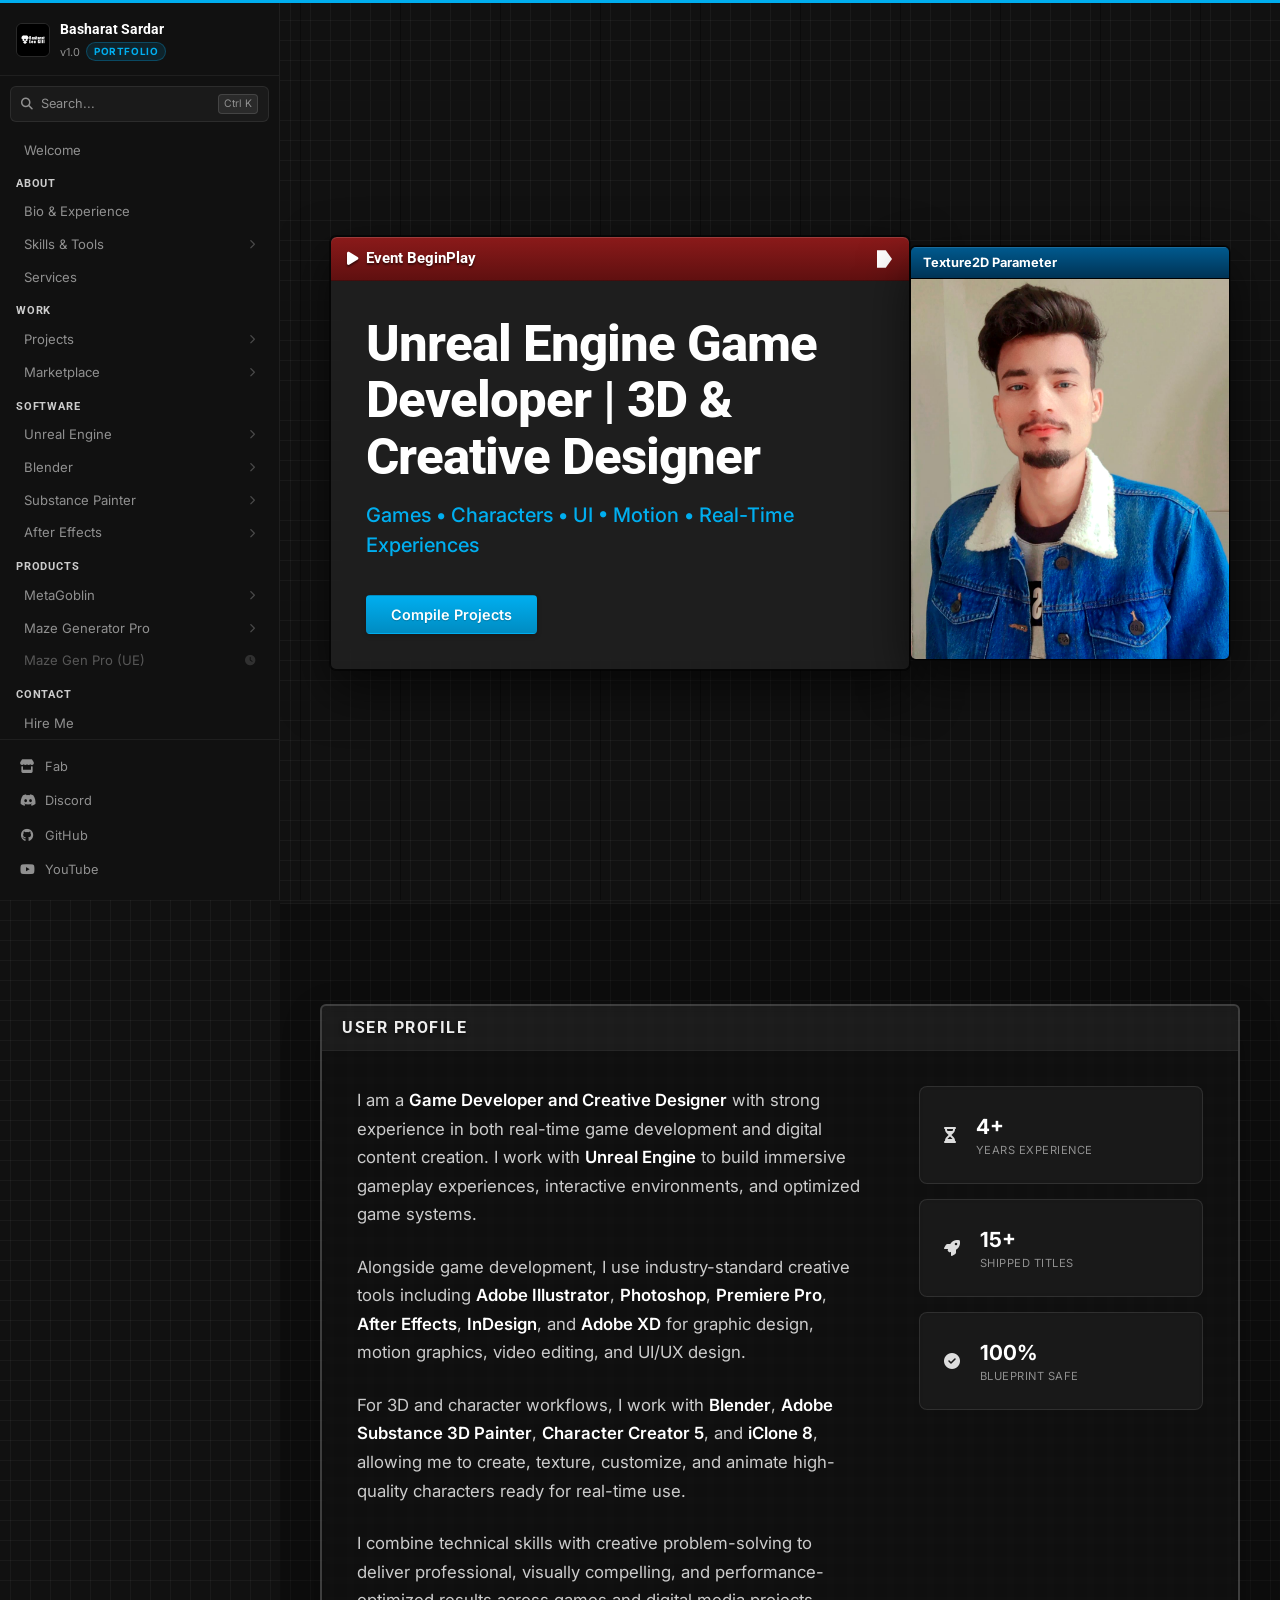
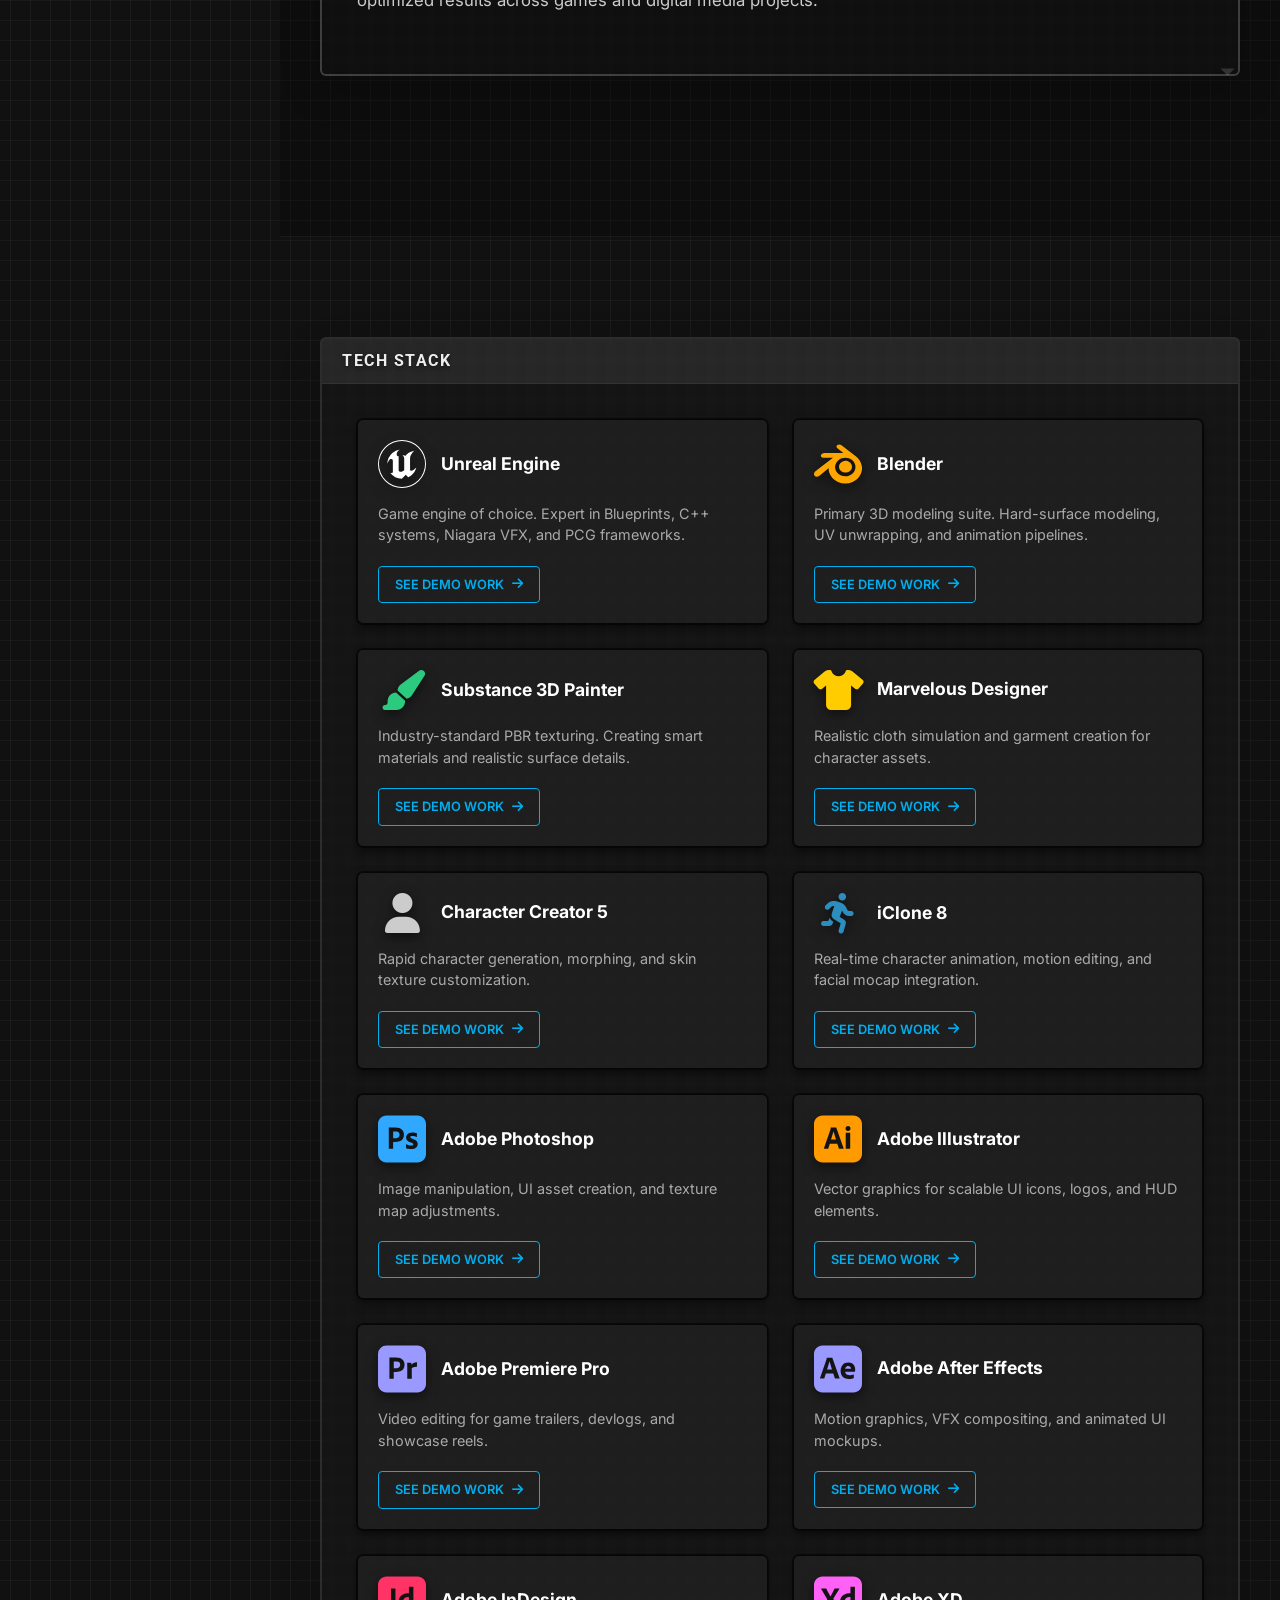
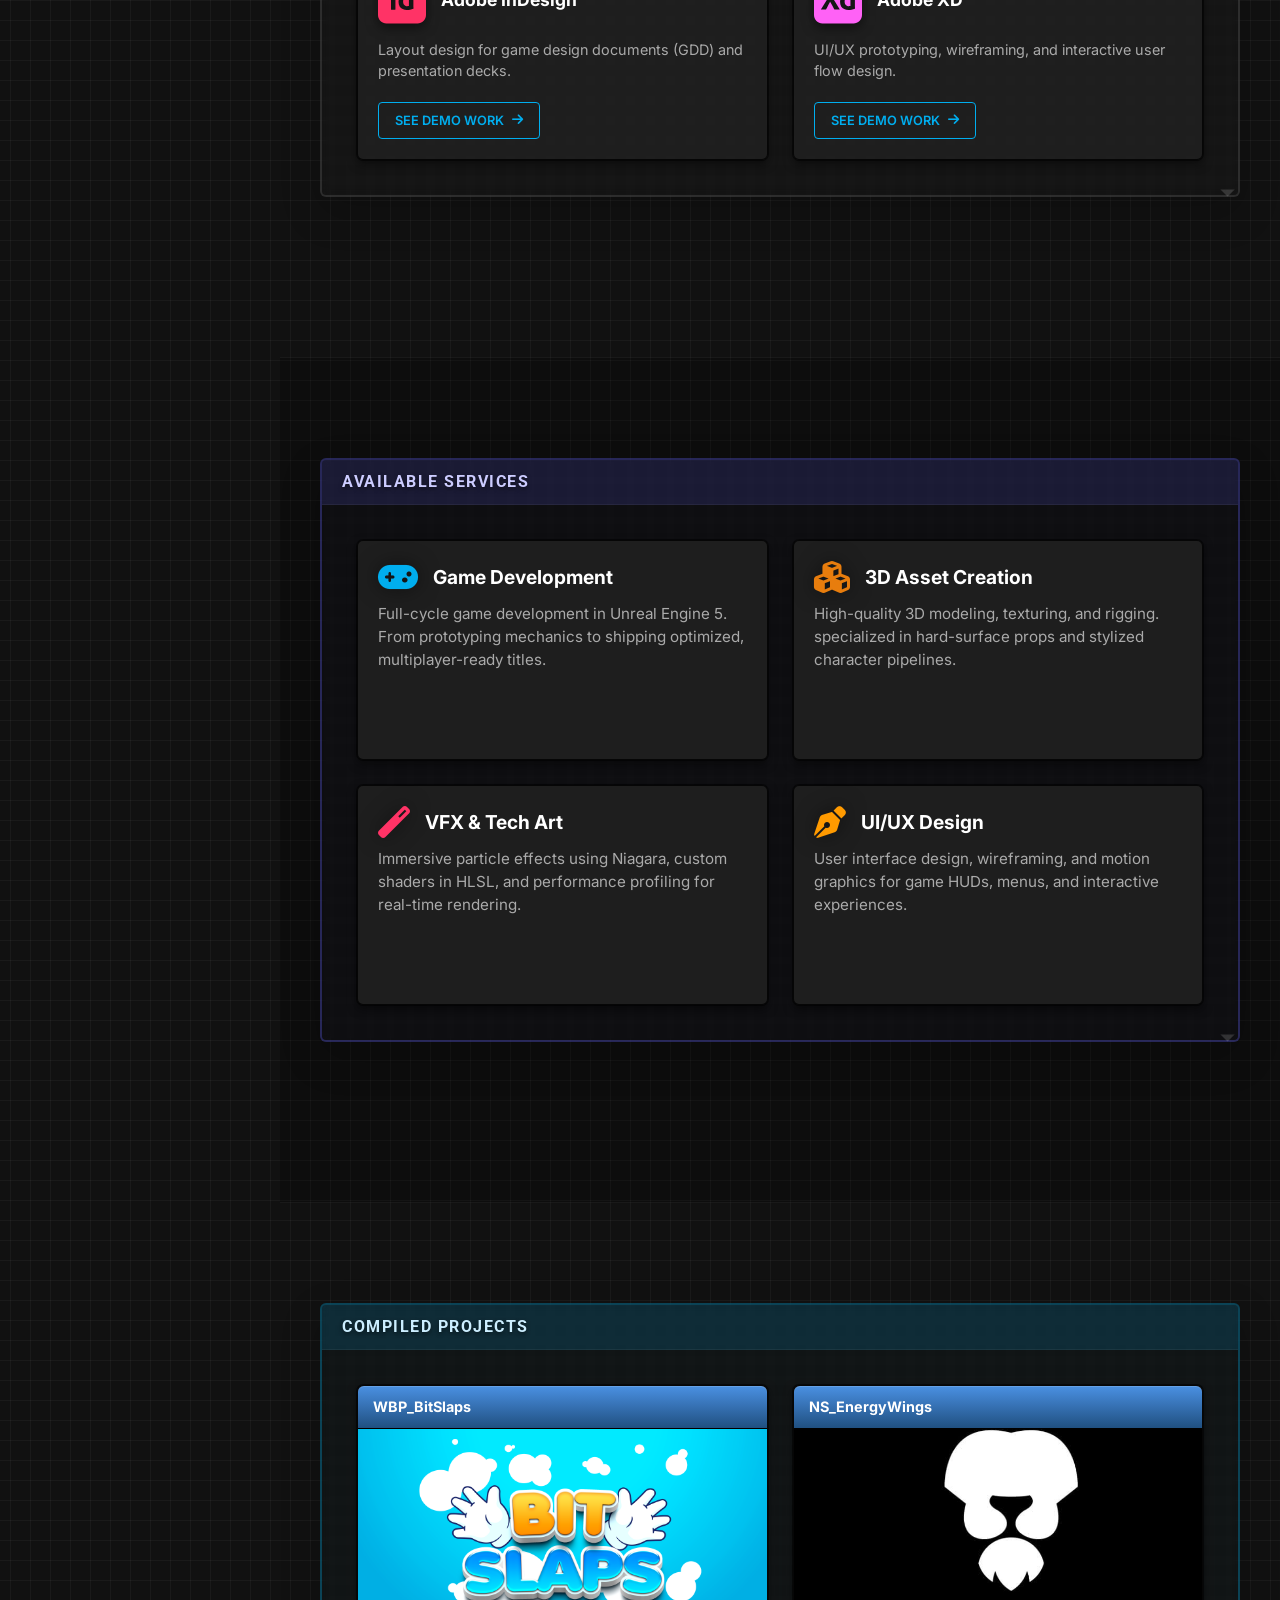
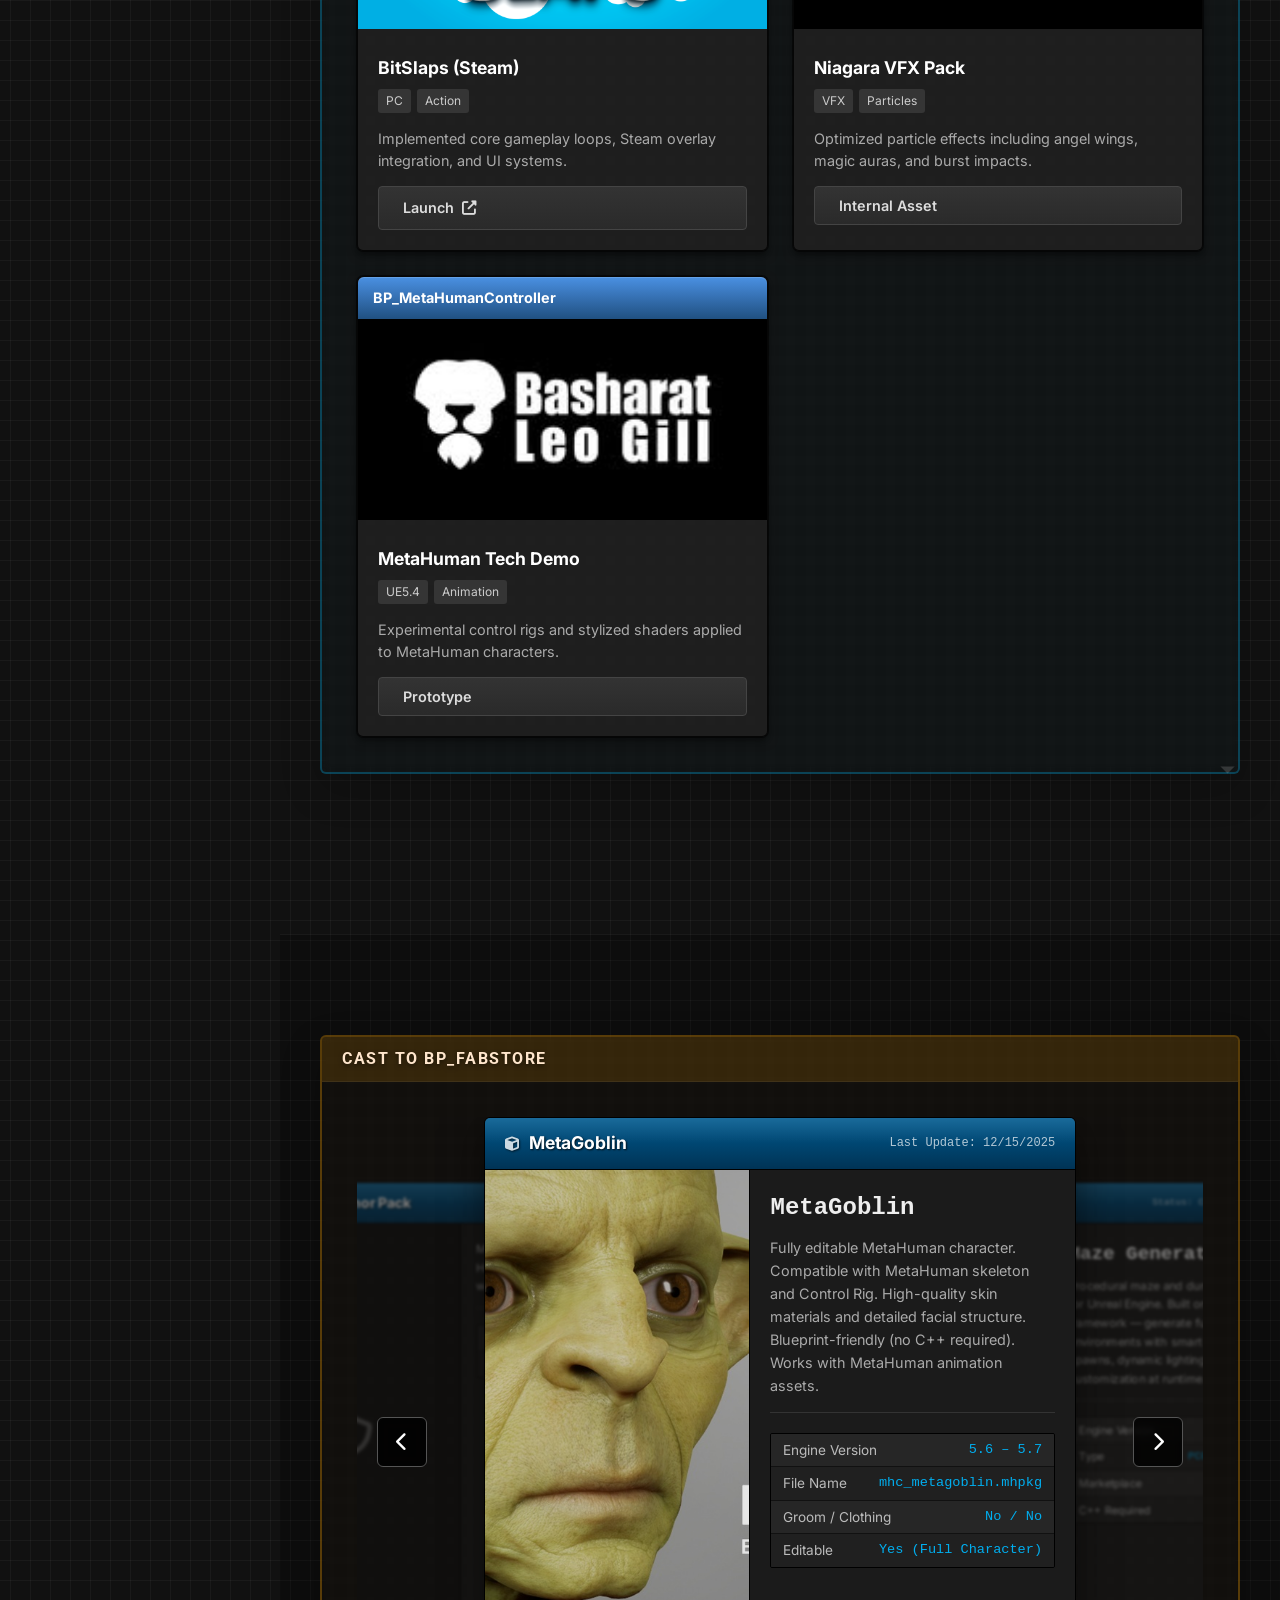
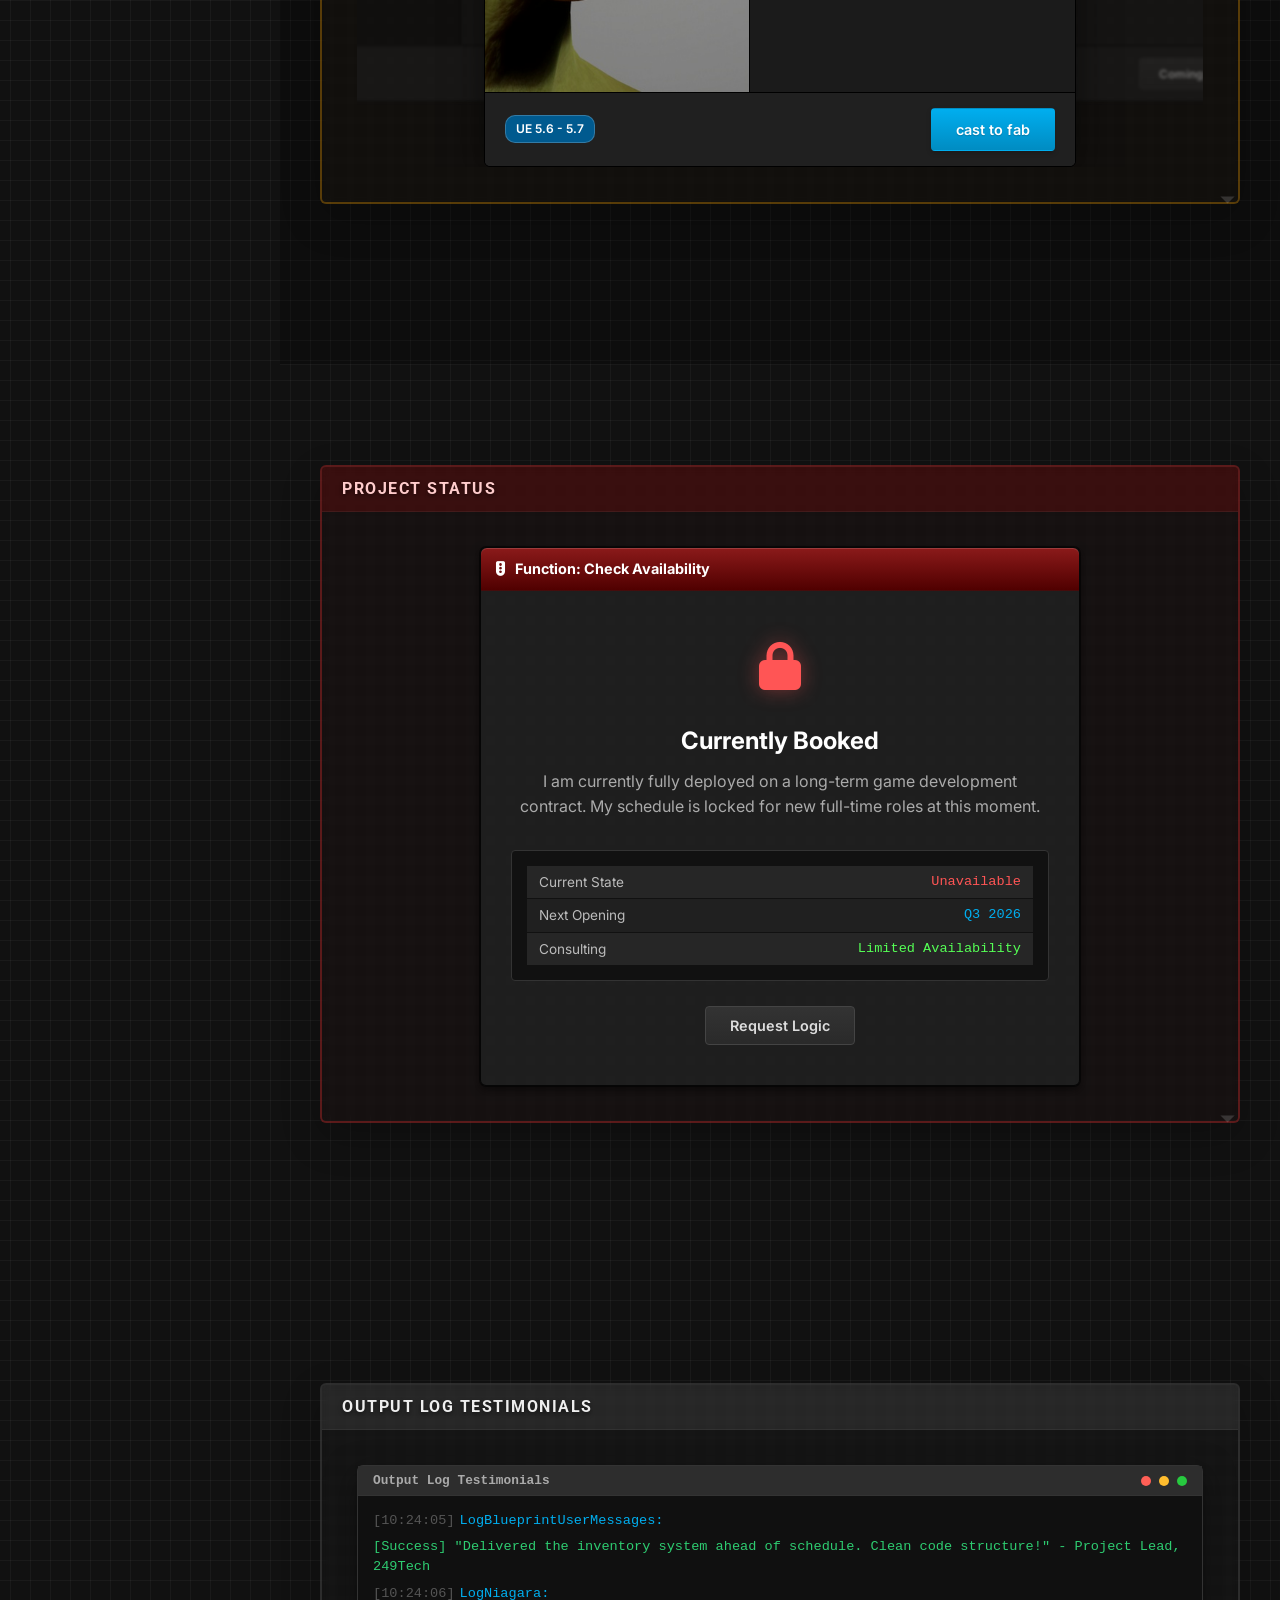
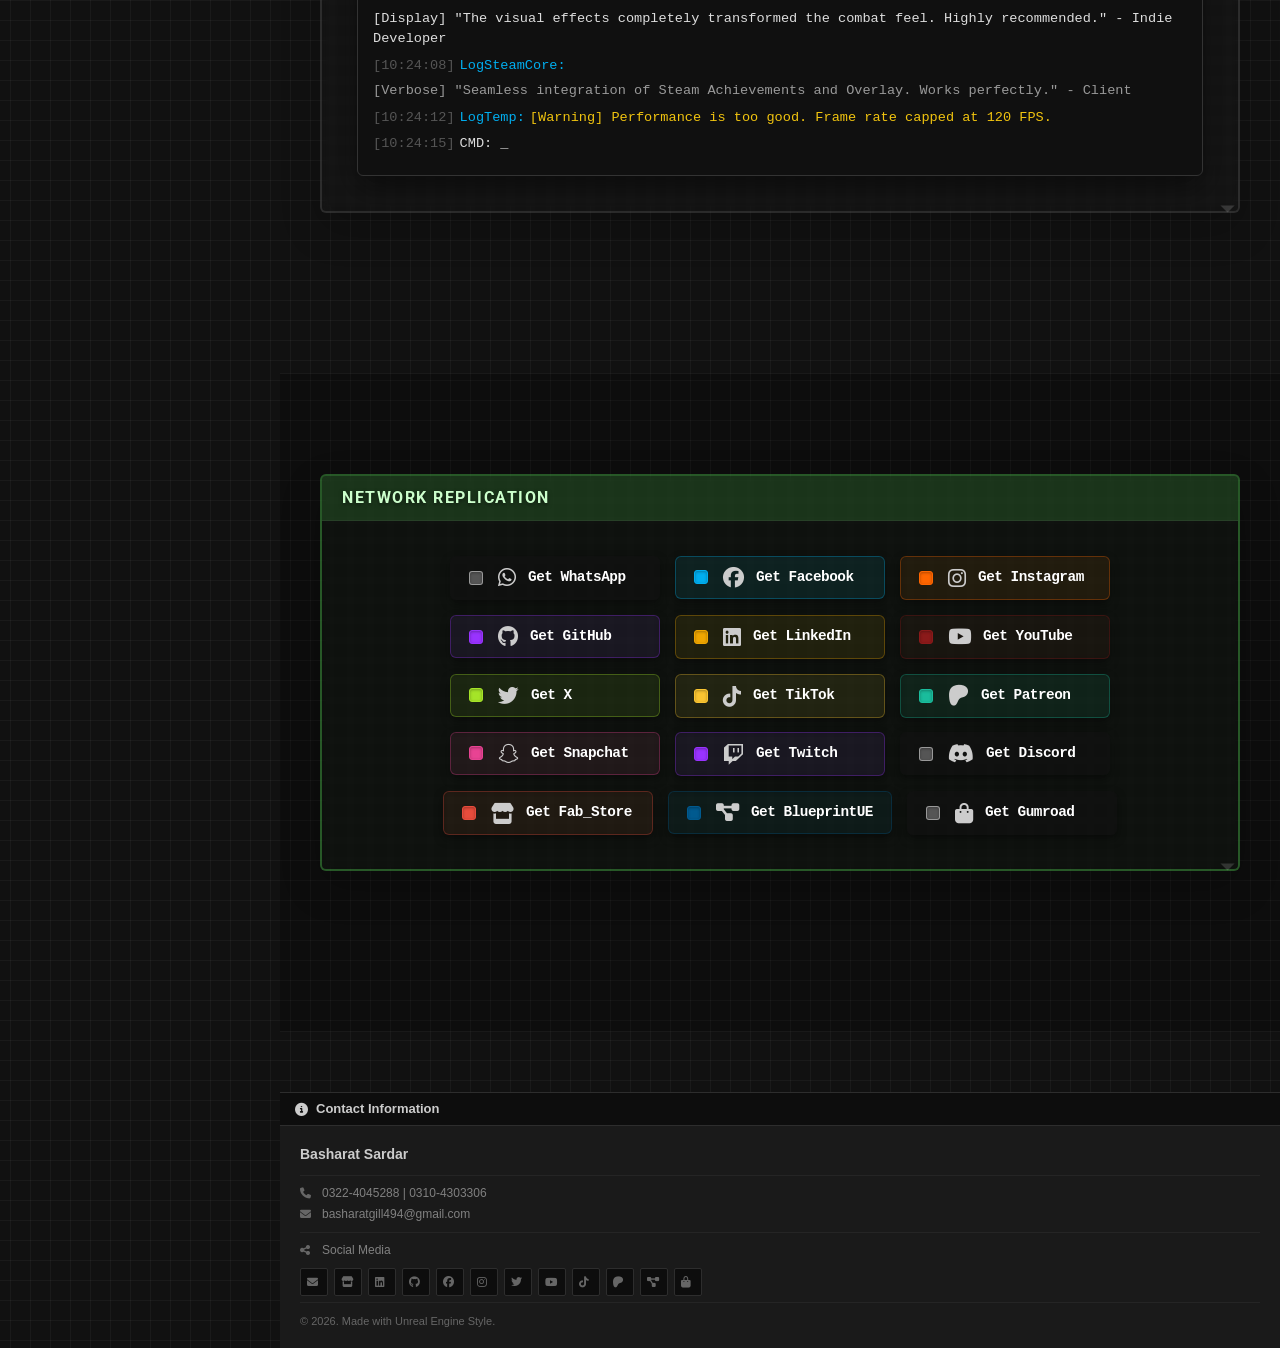
==== commit 0c7a434d: "Deploy portfolio build" ====
--- a/index.html
+++ b/index.html
@@ -1,49 +1,50 @@
-<!doctype html>
-<html lang="en">
-  <head>
-    <meta charset="UTF-8" />
-    <meta name="viewport" content="width=device-width, initial-scale=1.0" />
-
-    <link rel="icon" type="image/jpeg" href="/icon.jpg" />
-    <link rel="apple-touch-icon" href="/icon.jpg" />
-
-    <title>Basharat Sardar | Game Developer &amp; Creative Designer</title>
-    <meta name="description" content="Basharat Sardar - Unreal Engine 5 game developer, 3D artist, VFX specialist, and creative designer. 4+ years experience shipping games and real-time experiences." />
-    <meta name="keywords" content="Unreal Engine, Game Developer, 3D Artist, VFX, Niagara, Blueprint, Blender, MetaHuman" />
-    <meta name="author" content="Basharat Sardar" />
-    <meta name="robots" content="index, follow" />
-    <link rel="canonical" href="https://basharatleogill.github.io/" />
-
-    <meta property="og:type" content="website" />
-    <meta property="og:url" content="https://basharatleogill.github.io/" />
-    <meta property="og:title" content="Basharat Sardar | Game Developer and Creative Designer" />
-    <meta property="og:description" content="Unreal Engine 5 game developer, 3D artist, VFX specialist. 4+ years, 15+ shipped titles." />
-    <meta property="og:image" content="https://basharatleogill.github.io/og-image.jpg" />
-    <meta property="og:site_name" content="Basharat Sardar Portfolio" />
-
-    <meta name="twitter:card" content="summary_large_image" />
-    <meta name="twitter:site" content="@basharatleogill" />
-    <meta name="twitter:creator" content="@basharatleogill" />
-    <meta name="twitter:title" content="Basharat Sardar | Game Developer and Creative Designer" />
-    <meta name="twitter:description" content="Unreal Engine 5 game developer, 3D artist, VFX specialist. 4+ years, 15+ shipped titles." />
-    <meta name="twitter:image" content="https://basharatleogill.github.io/og-image.jpg" />
-
-    <meta name="theme-color" content="#00AEEF" />
-
-    <link rel="preconnect" href="https://fonts.googleapis.com" />
-    <link rel="preconnect" href="https://fonts.gstatic.com" crossorigin />
-    <link rel="preconnect" href="https://cdnjs.cloudflare.com" />
-
-    <link rel="stylesheet" href="https://cdnjs.cloudflare.com/ajax/libs/font-awesome/6.5.1/css/all.min.css" />
-    <link href="https://fonts.googleapis.com/css2?family=Inter:wght@300;400;500;600&family=Roboto:wght@400;500;700&display=swap" rel="stylesheet" />
-    <link rel="stylesheet" href="https://cdn.jsdelivr.net/npm/@fontsource/cascadia-code@4.2.1/index.min.css" />
-    <script type="module" crossorigin src="/assets/index-CYn5gc1H.js"></script>
+<!doctype html>
+<html lang="en">
+  <head>
+    <meta charset="UTF-8" />
+    <meta name="viewport" content="width=device-width, initial-scale=1.0" />
+
+    <link rel="icon" type="image/jpeg" href="/icon.jpg" />
+    <link rel="apple-touch-icon" href="/icon.jpg" />
+
+    <title>Basharat Sardar | Game Developer &amp; Creative Designer</title>
+    <meta name="description" content="Basharat Sardar - Unreal Engine 5 game developer, 3D artist, VFX specialist, and creative designer. 4+ years experience shipping games and real-time experiences." />
+    <meta name="keywords" content="Unreal Engine, Game Developer, 3D Artist, VFX, Niagara, Blueprint, Blender, MetaHuman" />
+    <meta name="author" content="Basharat Sardar" />
+    <meta name="robots" content="index, follow" />
+    <link rel="canonical" href="https://basharatleogill.github.io/" />
+
+    <meta property="og:type" content="website" />
+    <meta property="og:url" content="https://basharatleogill.github.io/" />
+    <meta property="og:title" content="Basharat Sardar | Game Developer and Creative Designer" />
+    <meta property="og:description" content="Unreal Engine 5 game developer, 3D artist, VFX specialist. 4+ years, 15+ shipped titles." />
+    <meta property="og:image" content="https://basharatleogill.github.io/og-image.jpg" />
+    <meta property="og:site_name" content="Basharat Sardar Portfolio" />
+
+    <meta name="twitter:card" content="summary_large_image" />
+    <meta name="twitter:site" content="@basharatleogill" />
+    <meta name="twitter:creator" content="@basharatleogill" />
+    <meta name="twitter:title" content="Basharat Sardar | Game Developer and Creative Designer" />
+    <meta name="twitter:description" content="Unreal Engine 5 game developer, 3D artist, VFX specialist. 4+ years, 15+ shipped titles." />
+    <meta name="twitter:image" content="https://basharatleogill.github.io/og-image.jpg" />
+
+    <meta name="theme-color" content="#00AEEF" />
+
+    <link rel="preconnect" href="https://fonts.googleapis.com" />
+    <link rel="preconnect" href="https://fonts.gstatic.com" crossorigin />
+    <link rel="preconnect" href="https://cdnjs.cloudflare.com" />
+
+    <link rel="stylesheet" href="https://cdnjs.cloudflare.com/ajax/libs/font-awesome/6.5.1/css/all.min.css" />
+    <link href="https://fonts.googleapis.com/css2?family=Inter:wght@300;400;500;600&family=Roboto:wght@400;500;700&display=swap" rel="stylesheet" />
+    <link rel="stylesheet" href="https://cdn.jsdelivr.net/npm/@fontsource/cascadia-code@4.2.1/index.min.css" />
+    <script type="module" crossorigin src="/assets/index-DbpQQrAq.js"></script>
     <link rel="modulepreload" crossorigin href="/assets/vendor-wGySg1uH.js">
     <link rel="modulepreload" crossorigin href="/assets/motion-Cd7ltCFG.js">
     <link rel="modulepreload" crossorigin href="/assets/router-OpJUlbuy.js">
-    <link rel="stylesheet" crossorigin href="/assets/index-DHyEBkdM.css">
-  </head>
-  <body>
-    <div id="root"></div>
-  </body>
+    <link rel="stylesheet" crossorigin href="/assets/index-DczpMs73.css">
+  </head>
+  <body>
+    <div id="root"></div>+
+  </body>
 </html>
--- a/assets/index-DczpMs73.css
+++ b/assets/index-DczpMs73.css
@@ -0,0 +1 @@
+:root{--ue-bg-dark: #111111;--ue-bg-panel: #1b1b1b;--ue-node-body: rgba(32, 32, 32, .95);--ue-grid-line: rgba(255, 255, 255, .04);--ue-grid-line-thick: rgba(0, 0, 0, .3);--ue-text-main: #dddddd;--ue-text-muted: #909090;--ue-primary: #00AEEF;--ue-event: #8B1A1A;--ue-function: #2F599C;--ue-macro: #B0B0B0;--ue-variable: #00A651;--ue-pin-exec: #FFFFFF;--ue-selection: #EFA600;--font-heading: "Roboto", "Segoe UI", sans-serif;--font-body: "Cascadia Code", "Inter", monospace;--shadow-node: 0 4px 10px rgba(0,0,0,.5), 0 0 0 1px rgba(0,0,0,.5);--shadow-elevated: 0 20px 50px rgba(0,0,0,.6), 0 0 0 1px rgba(0,0,0,.5);--border-node: 1px solid rgba(0,0,0,.8);--radius-node: 6px}*{margin:0;padding:0;box-sizing:border-box}::-webkit-scrollbar{width:10px;height:10px;background:#111}::-webkit-scrollbar-thumb{background:#444;border-radius:5px;border:2px solid #111}::-webkit-scrollbar-thumb:hover{background:#666}::-webkit-scrollbar-track{background:#111}body{font-family:var(--font-body);background-color:var(--ue-bg-dark);background-image:linear-gradient(var(--ue-grid-line) 1px,transparent 1px),linear-gradient(90deg,var(--ue-grid-line) 1px,transparent 1px);background-size:20px 20px;background-position:center top;color:var(--ue-text-main);line-height:1.5;overflow-x:hidden}body:before{content:"";position:fixed;top:0;left:0;width:100%;height:100%;background-image:linear-gradient(var(--ue-grid-line-thick) 1px,transparent 1px),linear-gradient(90deg,var(--ue-grid-line-thick) 1px,transparent 1px);background-size:100px 100px;pointer-events:none;z-index:-1}a{text-decoration:none;color:inherit;transition:all .2s ease}ul{list-style:none}.container{max-width:1440px;margin:0 auto;padding:0 40px}.sidebar{position:fixed;top:0;left:0;width:300px;height:100vh;background:#1b1b1bf2;-webkit-backdrop-filter:blur(10px);backdrop-filter:blur(10px);border-right:1px solid #000;display:flex;flex-direction:column;z-index:1000;box-shadow:5px 0 25px #00000080;font-family:Inter,sans-serif}.sidebar-header{background:#111;padding:0;height:40px;display:flex;align-items:flex-end;border-bottom:1px solid #000}.sidebar-tab{background:var(--ue-bg-panel);color:#ddd;font-size:.8rem;padding:8px 24px;border-top-left-radius:6px;border-top-right-radius:6px;font-weight:600;margin-left:8px;position:relative;top:1px;border-top:3px solid var(--ue-primary);box-shadow:0 -2px 5px #0003;background:linear-gradient(to bottom,#252525,#1b1b1b)}.sidebar-search{padding:12px;background:var(--ue-bg-panel);border-bottom:1px solid #111}.sidebar-search-input{width:100%;background:#0b0b0b;border:1px solid #333;border-radius:4px;padding:8px 12px 8px 32px;color:#fff;font-size:.85rem;font-family:Inter,sans-serif;background-image:url("data:image/svg+xml,%3Csvg xmlns='http://www.w3.org/2000/svg' viewBox='0 0 512 512' fill='%23888'%3E%3Cpath d='M416 208c0 45.9-14.9 88.3-40 122.7L502.6 457.4c12.5 12.5 12.5 32.8 0 45.3s-32.8 12.5-45.3 0L330.7 376c-34.4 25.2-76.8 40-122.7 40C93.1 416 0 322.9 0 208S93.1 0 208 0S416 93.1 416 208zM208 352a144 144 0 1 0 0-288 144 144 0 1 0 0 288z'/%3E%3C/svg%3E");background-size:14px;background-repeat:no-repeat;background-position:10px center;transition:border-color .2s}.sidebar-search-input:focus{outline:none;border-color:var(--ue-selection)}.sidebar-asset-preview{padding:24px;display:flex;flex-direction:column;align-items:center;border-bottom:1px solid #111;background:linear-gradient(to bottom,#222,#1b1b1b)}.logo img{height:100px;width:100px;border-radius:6px;border:1px solid #000;object-fit:cover;box-shadow:0 0 0 2px var(--ue-primary),0 10px 20px #00000080;transition:transform .3s cubic-bezier(.34,1.56,.64,1)}.logo:hover img{transform:scale(1.05) rotate(2deg)}.sidebar-details{margin-top:15px;text-align:center}.sidebar-name{font-weight:700;font-size:1.1rem;color:#fff;letter-spacing:.5px}.sidebar-desc{color:#888;font-size:.75rem;text-transform:uppercase;letter-spacing:1px;margin-top:4px;font-weight:500}.nav-links{padding:10px 0;overflow-y:auto;flex:1}.nav-links li{margin-bottom:2px}.nav-links a{display:flex;align-items:center;padding:8px 16px;font-size:.9rem;color:#bbb;border-left:3px solid transparent;transition:all .1s ease-out}.nav-links a i{width:24px;text-align:center;margin-right:12px;font-size:.85rem;color:var(--ue-primary);opacity:.7;transition:opacity .2s}.nav-links a:hover{background:#ffffff0d;color:#fff}.nav-links a:hover i{opacity:1}.nav-links a.active{background:#005a8f66;border-left-color:var(--ue-primary);color:#fff;font-weight:500}.nav-links a.active i{color:#fff;opacity:1}.sidebar-auth{padding:15px 20px;border-top:1px solid #222;border-bottom:1px solid #222;background:#0003}.sidebar-user{display:flex;flex-direction:column;gap:10px}.sidebar-user-info{display:flex;align-items:center;gap:10px}.sidebar-user-avatar{width:32px;height:32px;border-radius:50%;background:linear-gradient(135deg,var(--ue-primary),#0088cc);display:flex;align-items:center;justify-content:center;overflow:hidden;flex-shrink:0}.sidebar-user-avatar img{width:100%;height:100%;object-fit:cover}.sidebar-user-avatar i{font-size:.9rem;color:#fff}.sidebar-user-name{font-size:.85rem;color:var(--ue-text-main);font-weight:500;white-space:nowrap;overflow:hidden;text-overflow:ellipsis}.sidebar-auth-buttons{display:flex;gap:8px}.btn-sidebar-auth{display:flex;align-items:center;justify-content:center;gap:6px;padding:8px 12px;border-radius:4px;font-size:.8rem;font-weight:600;cursor:pointer;transition:all .2s;text-decoration:none;border:none}.btn-login{width:100%;background:linear-gradient(135deg,var(--ue-primary),#0088cc);color:#fff;box-shadow:0 2px 8px #00aeef4d}.btn-login:hover{box-shadow:0 4px 15px #00aeef80;transform:translateY(-1px)}.btn-dashboard{flex:1;background:linear-gradient(135deg,var(--ue-variable),#007a3d);color:#fff}.btn-dashboard:hover{box-shadow:0 4px 12px #00a65166}.btn-logout{background:#8b1a1a4d;color:#ff6b6b;border:1px solid rgba(139,26,26,.5);padding:8px 10px}.btn-logout:hover{background:#8b1a1a80}.sidebar-footer{margin-top:auto;padding:20px;background:#151515;border-top:1px solid #000;text-align:center}.btn-cv{display:block;background:linear-gradient(to bottom,#333,#2a2a2a);color:#fff;padding:10px;border-radius:4px;font-size:.85rem;font-weight:600;margin-bottom:16px;border:1px solid #444;text-transform:uppercase;letter-spacing:.5px}.btn-cv:hover{background:linear-gradient(to bottom,#444,#333);border-color:#666}.sidebar-socials a{color:#666;margin:0 10px;font-size:1.2rem;transition:color .2s,transform .2s;display:inline-block}.sidebar-socials a:hover{color:var(--ue-primary);transform:translateY(-2px)}body{padding-left:0}.menu-toggle{display:none;position:fixed;top:15px;left:15px;z-index:1100;background:#1b1b1bf2;border:1px solid #333;color:#ddd;width:42px;height:42px;border-radius:6px;align-items:center;justify-content:center;cursor:pointer;font-size:1.1rem;-webkit-backdrop-filter:blur(10px);backdrop-filter:blur(10px);transition:background .2s,color .2s}.menu-toggle:hover{background:#00aeef33;color:var(--ue-primary);border-color:var(--ue-primary)}@media (max-width: 968px){body{padding-left:0}.sidebar{transform:translate(-100%);transition:transform .3s cubic-bezier(.4,0,.2,1)}.sidebar.active{transform:translate(0)}.menu-toggle{display:flex}}.btn{display:inline-flex;align-items:center;gap:8px;padding:10px 24px;border-radius:4px;font-weight:600;font-size:.9rem;cursor:pointer;border:1px solid transparent;transition:all .2s;font-family:Inter,sans-serif}.btn-primary{background:linear-gradient(to bottom,#00aeef,#008cc2);color:#fff;box-shadow:0 2px 5px #0003;text-shadow:0 1px 1px rgba(0,0,0,.2)}.btn-primary:hover{filter:brightness(1.1);box-shadow:0 4px 10px #00aeef66}.btn-secondary{background:linear-gradient(to bottom,#333,#2a2a2a);color:#ddd;border:1px solid #444}.btn-secondary:hover{background:#3a3a3a;color:#fff;border-color:#666}.hero{min-height:100vh;display:flex;align-items:center;justify-content:center;padding:50px;position:relative;overflow:hidden}.hero-container{display:flex;align-items:center;justify-content:space-between;width:100%;max-width:1200px;z-index:10}.hero-node{background:var(--ue-node-body);border:var(--border-node);border-radius:var(--radius-node);box-shadow:var(--shadow-elevated);width:600px;position:relative;-webkit-backdrop-filter:blur(12px);backdrop-filter:blur(12px);transition:all .6s cubic-bezier(.4,0,.2,1);z-index:1}.hero-node-header{background:linear-gradient(to bottom,#8b1a1a,#601010);padding:10px 16px;border-radius:var(--radius-node) var(--radius-node) 0 0;display:flex;justify-content:space-between;align-items:center;border-bottom:1px solid rgba(0,0,0,.5);box-shadow:inset 0 1px #ffffff26}.hero-node-header span{color:#fff;font-weight:700;font-size:.95rem;text-shadow:0 2px 2px rgba(0,0,0,.5);display:flex;align-items:center;gap:8px;font-family:Roboto,sans-serif}@keyframes pulse-exec{0%{filter:drop-shadow(0 0 0 rgba(255,255,255,0))}50%{filter:drop-shadow(0 0 5px rgba(255,255,255,.8))}to{filter:drop-shadow(0 0 0 rgba(255,255,255,0))}}.pin-exec-out{width:16px;height:18px;background-image:url("data:image/svg+xml,%3Csvg viewBox='0 0 12 14' xmlns='http://www.w3.org/2000/svg'%3E%3Cpath d='M0 0 H7 L12 7 L7 14 H0 V0 Z' fill='white' /%3E%3C/svg%3E");background-repeat:no-repeat;background-size:contain;animation:pulse-exec 3s infinite ease-in-out}.hero-content{padding:35px}.hero-content h1{font-size:3.2rem;line-height:1.1;margin-bottom:15px;color:#fff;font-family:Roboto,sans-serif;font-weight:800;letter-spacing:-1px}.hero-content h2{font-size:1.25rem;color:var(--ue-primary);margin-bottom:25px;font-weight:500;font-family:Inter,sans-serif}.hero-actions{margin-top:35px;display:flex;gap:15px}.profile-node-wrapper{position:relative;padding:60px;margin:-60px;z-index:10}.texture-node{width:320px;background:#202020;border:1px solid #000;border-radius:var(--radius-node);box-shadow:var(--shadow-elevated);overflow:hidden;transition:all .5s cubic-bezier(.175,.885,.32,1.275);position:relative}.profile-node-wrapper:hover .texture-node{transform:scale(1.15) rotate(1deg);box-shadow:0 40px 100px #00aeef40,0 0 0 2px var(--ue-primary);border-color:var(--ue-primary);z-index:100}.texture-header{background:linear-gradient(to bottom,#005a8f,#035);padding:6px 12px;color:#fff;font-size:.8rem;font-weight:700;border-bottom:1px solid #000;box-shadow:inset 0 1px #ffffff1a}.texture-preview{width:100%;height:380px;object-fit:cover;display:block;filter:contrast(1.1)}.section{padding:100px 0}.bg-dark{background-color:#0003;border-top:1px solid rgba(255,255,255,.05);border-bottom:1px solid rgba(255,255,255,.05)}.about-grid{display:grid;grid-template-columns:1.8fr 1fr;gap:50px}.about-text{font-family:Inter,sans-serif;font-size:1.05rem;color:#ccc;line-height:1.7;margin-bottom:24px}.about-text strong{color:#fff;font-weight:600}.stat-card{background:#1e1e1e99;-webkit-backdrop-filter:blur(5px);backdrop-filter:blur(5px);border:1px solid rgba(255,255,255,.1);padding:24px;border-radius:8px;display:flex;align-items:center;gap:20px;transition:all .3s;margin-bottom:15px}.stat-card:hover{background:#282828cc;border-color:var(--ue-primary);transform:translate(8px);box-shadow:0 5px 15px #0000004d}.skills-grid{display:grid;grid-template-columns:repeat(auto-fill,minmax(280px,1fr));gap:25px}.skill-node,.project-node,.software-card{background:var(--ue-node-body);border:var(--border-node);border-radius:var(--radius-node);box-shadow:var(--shadow-node);-webkit-backdrop-filter:blur(10px);backdrop-filter:blur(10px);transition:transform .2s cubic-bezier(.25,.46,.45,.94),box-shadow .2s}.skill-node:hover,.project-node:hover,.software-card:hover{transform:translateY(-5px);box-shadow:0 15px 30px #0006;border-color:#fff3}.skill-header,.project-header,.contact-header{border-radius:var(--radius-node) var(--radius-node) 0 0;box-shadow:inset 0 1px #ffffff26;padding:10px 15px;display:flex;align-items:center;gap:10px;font-weight:700;font-size:.9rem;color:#fff;border-bottom:1px solid rgba(0,0,0,.5)}.skill-body{padding:20px}.software-card{display:flex;flex-direction:column;padding:20px;position:relative}.sw-header{background:transparent;border-radius:0;box-shadow:none;border-bottom:0;margin-bottom:15px;display:flex;align-items:center;gap:15px;padding:0}.sw-logo{width:48px;height:48px;object-fit:contain;filter:drop-shadow(0 4px 6px rgba(0,0,0,.5))}.sw-fallback-icon{font-size:2.5rem;width:48px;text-align:center;filter:drop-shadow(0 4px 6px rgba(0,0,0,.5))}.sw-title{font-size:1.1rem;font-weight:700;color:#fff}.sw-body{flex:1;display:flex;flex-direction:column}.software-desc{font-size:.9rem;color:#aaa;line-height:1.5;margin-bottom:20px;flex:1}.btn-demo{align-self:flex-start;padding:8px 16px;border:1px solid var(--ue-primary);color:var(--ue-primary);border-radius:4px;font-size:.8rem;font-weight:600;text-transform:uppercase;transition:all .2s;display:inline-flex;align-items:center;gap:8px}.btn-demo:hover{background:var(--ue-primary);color:#fff;box-shadow:0 0 10px #00aeef66}.project-thumb{height:200px;width:100%;object-fit:cover;transition:filter .3s}.project-node:hover .project-thumb{filter:brightness(1.1)}.project-header{background:linear-gradient(to bottom,#4a90e2,#205081);color:#fff;padding:10px 15px;font-weight:700;font-size:.9rem;border-bottom:1px solid #000}.project-info{padding:20px;display:flex;flex-direction:column;flex:1}.project-info h3{margin-bottom:8px;color:#fff;font-size:1.1rem}.project-info p{color:#aaa;font-size:.9rem;margin-bottom:15px;flex:1}.tags{margin-bottom:15px;display:flex;flex-wrap:wrap;gap:6px}.tag{background:#ffffff1a;padding:3px 8px;border-radius:3px;font-size:.75rem;color:#ccc}@media (max-width: 968px){.hero-container{flex-direction:column;gap:40px;text-align:center}.hero-node{width:100%}.hero-content h1{font-size:2.5rem}.about-grid{grid-template-columns:1fr}.texture-node{display:none}}@media (max-width: 768px){.menu-toggle{display:flex}.profile-node-wrapper{display:none}.hero{padding:80px 20px}}body:after{content:"";position:fixed;top:0;left:0;right:0;height:3px;background:var(--ue-primary);z-index:2000;pointer-events:none}.docs-left-sidebar{position:fixed;top:0;left:0;width:280px;height:100vh;display:flex;flex-direction:column;background:#111;border-right:1px solid rgba(255,255,255,.06);overflow-y:auto;overflow-x:hidden;z-index:500;padding-top:3px;scrollbar-width:thin;scrollbar-color:#333 transparent}.docs-left-sidebar::-webkit-scrollbar{width:4px}.docs-left-sidebar::-webkit-scrollbar-track{background:transparent}.docs-left-sidebar::-webkit-scrollbar-thumb{background:#333;border-radius:4px}.docs-sidebar-header{padding:16px 16px 14px;border-bottom:1px solid rgba(255,255,255,.06);flex-shrink:0}.docs-sidebar-logo{display:flex;align-items:center;gap:10px;text-decoration:none;color:inherit}.docs-sidebar-logo img{width:34px;height:34px;border-radius:6px;object-fit:cover;border:1px solid rgba(255,255,255,.1);flex-shrink:0}.docs-sidebar-title{display:flex;flex-direction:column;gap:3px;overflow:hidden}.docs-sidebar-name{font-family:var(--font-heading);font-size:.85rem;font-weight:700;color:#fff;white-space:nowrap;overflow:hidden;text-overflow:ellipsis}.docs-sidebar-meta{display:flex;align-items:center;gap:6px;font-size:.68rem;color:var(--ue-text-muted);font-family:var(--font-body)}.docs-badge{padding:1px 7px;background:#00aeef1f;border:1px solid rgba(0,174,239,.28);border-radius:20px;color:var(--ue-primary);font-size:.62rem;font-weight:700;font-family:var(--font-body);text-transform:uppercase;letter-spacing:.6px}.docs-sidebar-search{display:flex;align-items:center;gap:8px;margin:10px 10px 6px;padding:7px 10px;background:#ffffff0a;border:1px solid rgba(255,255,255,.08);border-radius:6px;cursor:pointer;transition:border-color .2s,background .2s;flex-shrink:0}.docs-sidebar-search:hover{background:#ffffff0f;border-color:#ffffff24}.docs-sidebar-search i{color:var(--ue-text-muted);font-size:.75rem;flex-shrink:0}.docs-search-placeholder{flex:1;color:var(--ue-text-muted);font-family:var(--font-body);font-size:.8rem;-webkit-user-select:none;user-select:none}.docs-sidebar-search kbd{padding:1px 5px;background:#ffffff12;border:1px solid rgba(255,255,255,.12);border-radius:4px;color:var(--ue-text-muted);font-family:var(--font-body);font-size:.65rem;white-space:nowrap;flex-shrink:0}.docs-sidebar-nav{flex:1;padding:6px 0 12px;overflow-y:auto;scrollbar-width:none}.docs-sidebar-nav::-webkit-scrollbar{display:none}.docs-nav-welcome{display:block;padding:7px 16px;margin:4px 8px 6px;color:var(--ue-text-muted);font-size:.83rem;font-family:var(--font-body);text-decoration:none;border-radius:6px;transition:background .15s,color .15s}.docs-nav-welcome:hover{background:#ffffff0d;color:#ddd}.docs-nav-welcome.active{background:#fff;color:#111;font-weight:600}.docs-nav-group{margin-bottom:2px}.docs-nav-group-label{display:block;padding:8px 16px 3px;color:#ccc;font-size:.7rem;font-weight:700;font-family:var(--font-heading);text-transform:uppercase;letter-spacing:.8px;-webkit-user-select:none;user-select:none}.docs-nav-item{display:flex;align-items:center;justify-content:space-between;padding:6px 16px;margin:1px 8px;color:var(--ue-text-muted);font-size:.82rem;font-family:var(--font-body);text-decoration:none;border-radius:6px;transition:background .15s,color .15s;cursor:pointer}.docs-nav-item:hover{background:#ffffff0d;color:#ddd}.docs-nav-item.active{background:#fff;color:#111!important;font-weight:600}.docs-nav-item.active i{color:#444!important}.docs-nav-item i.fa-chevron-right{font-size:.6rem;opacity:.45;flex-shrink:0}.docs-nav-item i.fa-clock{font-size:.65rem;opacity:.45;flex-shrink:0}.docs-nav-item-muted{opacity:.55}.docs-sidebar-links{padding:10px 8px 14px;border-top:1px solid rgba(255,255,255,.06);display:flex;flex-direction:column;gap:1px;flex-shrink:0}.docs-sidebar-ext-link{display:flex;align-items:center;gap:10px;padding:7px 12px;color:var(--ue-text-muted);font-size:.8rem;font-family:var(--font-body);text-decoration:none;border-radius:6px;transition:background .15s,color .15s}.docs-sidebar-ext-link:hover{background:#ffffff0d;color:#ddd}.docs-sidebar-ext-link i{width:15px;text-align:center;font-size:.82rem;flex-shrink:0}.docs-mobile-toggle{display:none;position:fixed;top:12px;left:12px;z-index:600;width:36px;height:36px;border-radius:7px;background:#1b1b1b;border:1px solid rgba(255,255,255,.1);color:#ddd;cursor:pointer;align-items:center;justify-content:center;font-size:.95rem;transition:background .2s}.docs-mobile-toggle:hover{background:#252525}.docs-sidebar-backdrop{display:none;position:fixed;top:0;right:0;bottom:0;left:0;background:#00000080;z-index:490}.docs-main-content{margin-left:280px;margin-right:220px;min-height:100vh;padding-top:3px}.docs-right-toc{position:fixed;top:3px;right:0;width:220px;height:calc(100vh - 3px);overflow-y:auto;padding:28px 16px 24px 14px;border-left:1px solid rgba(255,255,255,.06);scrollbar-width:none}.docs-right-toc::-webkit-scrollbar{display:none}.docs-right-toc--empty{border-left:none}.docs-toc-header{display:flex;align-items:center;gap:7px;color:var(--ue-text-muted);font-size:.7rem;font-weight:700;font-family:var(--font-heading);text-transform:uppercase;letter-spacing:.6px;margin-bottom:10px}.docs-toc-header i{font-size:.65rem}.docs-toc-nav{display:flex;flex-direction:column;gap:1px}.docs-toc-item{display:block;padding:4px 0 4px 12px;color:var(--ue-text-muted);font-size:.78rem;font-family:var(--font-body);text-decoration:none;border-left:2px solid transparent;transition:color .15s,border-color .15s;line-height:1.5}.docs-toc-item:hover{color:#ccc;border-left-color:#fff3}.docs-toc-item.active{color:var(--ue-primary);border-left-color:var(--ue-primary)}@media (max-width: 1280px){.docs-right-toc{display:none}.docs-main-content{margin-right:0}}@media (max-width: 860px){.docs-left-sidebar{transform:translate(-100%);transition:transform .28s cubic-bezier(.4,0,.2,1);box-shadow:none}.docs-left-sidebar.open{transform:translate(0);box-shadow:4px 0 30px #0009}.docs-sidebar-backdrop{display:block}.docs-main-content{margin-left:0}.docs-mobile-toggle{display:flex}}.carousel-wrapper{position:relative;height:650px;display:flex;align-items:center;justify-content:center;perspective:1000px;overflow:hidden}.carousel-item{position:absolute;width:70%;max-width:900px;height:100%;background:transparent;border:none;padding:0;transition:all .5s ease-in-out;opacity:0;z-index:0;display:flex;flex-direction:column;filter:drop-shadow(0 10px 20px rgba(0,0,0,.5))}.carousel-item.active{transform:translate(0) scale(1);opacity:1;z-index:10}.carousel-item.prev{transform:translate(-50%) scale(.8);opacity:.5;z-index:5;filter:blur(2px)}.carousel-item.next{transform:translate(50%) scale(.8);opacity:.5;z-index:5;filter:blur(2px)}.carousel-nav{position:absolute;width:100%;top:50%;transform:translateY(-50%);display:flex;justify-content:space-between;padding:0 20px;z-index:20;pointer-events:none}.carousel-btn{pointer-events:auto;background:#000c;border:1px solid #555;color:#fff;width:50px;height:50px;border-radius:6px;display:flex;align-items:center;justify-content:center;cursor:pointer;transition:all .2s;font-size:1.2rem;-webkit-backdrop-filter:blur(5px);backdrop-filter:blur(5px)}.carousel-btn:hover{background:#00aeef;border-color:#fff;box-shadow:0 0 15px #00aeef99;transform:scale(1.1)}.marketplace-card{display:flex;flex-direction:column;height:100%;background:#141414f2;border:1px solid #000;border-radius:6px;overflow:hidden;box-shadow:inset 0 0 0 1px #ffffff1a;-webkit-backdrop-filter:blur(10px);backdrop-filter:blur(10px)}.mp-header{background:linear-gradient(to bottom,#005a8f,#035);padding:12px 20px;border-bottom:1px solid #000;display:flex;justify-content:space-between;align-items:center;position:relative}.mp-header:after{content:"";position:absolute;top:0;left:0;right:0;height:50%;background:linear-gradient(to bottom,rgba(255,255,255,.1),transparent);pointer-events:none}.mp-title{font-size:1.1rem;font-weight:700;color:#fff;margin:0;text-shadow:1px 1px 2px rgba(0,0,0,.8);display:flex;align-items:center;gap:10px}.mp-title:before{content:"";font-family:"Font Awesome 6 Free";font-weight:900;font-size:.9rem;opacity:.8}.mp-update{font-size:.75rem;color:#ffffffb3;font-family:Cascadia Code,monospace}.mp-body{display:flex;flex:1;overflow:hidden;background:#151515}.mp-preview{width:45%;background:#000;border-right:1px solid #000;position:relative}.mp-image{width:100%;height:100%;object-fit:cover;opacity:.9;transition:opacity .3s}.mp-preview:hover .mp-image{opacity:1}.mp-info-panel{flex:1;padding:20px;overflow-y:auto;background:#1b1b1b;display:flex;flex-direction:column}.mp-content-title{font-size:1.5rem;font-weight:700;color:#eee;margin-bottom:10px;font-family:Cascadia Code,monospace}.mp-desc-full{font-size:.9rem;color:#aaa;line-height:1.6;margin-bottom:20px;padding-bottom:15px;border-bottom:1px solid #333}.property-group{border:1px solid #000;border-radius:2px;overflow:hidden}.property-row{display:flex;justify-content:space-between;padding:6px 12px;border-bottom:1px solid #111;font-size:.85rem;align-items:center}.property-row:last-child{border-bottom:none}.property-row:nth-child(2n){background:#202020}.property-row:nth-child(odd){background:#262626}.prop-key{color:#bbb}.prop-val{color:#00aeef;text-align:right;font-family:Cascadia Code,monospace}.mp-actions{padding:15px 20px;background:#202020;border-top:1px solid #000;display:flex;justify-content:space-between;align-items:center}.mp-actions .tag{background:#005a8f;color:#fff;padding:4px 10px;border-radius:10px;font-size:.75rem;font-weight:600;border:1px solid rgba(255,255,255,.2)}@media (max-width: 768px){.mp-body{flex-direction:column}.mp-preview{width:100%;height:250px;border-right:none;border-bottom:1px solid #000}.carousel-item{width:90%}}.services-grid{display:grid;grid-template-columns:repeat(auto-fit,minmax(280px,1fr));gap:25px}.service-node{background:#202020;border:1px solid #000;border-radius:6px;box-shadow:var(--shadow-node);transition:transform .2s;overflow:hidden}.service-node:hover{transform:translateY(-5px);border-color:var(--ue-primary)}.service-header{background:linear-gradient(to bottom,#4a4a4a,#2a2a2a);padding:10px 15px;color:#fff;font-weight:700;font-size:1rem;border-bottom:1px solid #000;display:flex;align-items:center;gap:10px}.service-header i{color:var(--ue-primary)}.service-body{padding:20px}.service-body p{font-size:.9rem;color:#ccc;line-height:1.6}.output-log-window{background:#101010;border:1px solid #333;border-radius:6px;box-shadow:0 10px 30px #00000080;max-width:900px;margin:0 auto;font-family:Cascadia Code,Consolas,monospace}.log-header{background:#2d2d2d;padding:5px 15px;display:flex;justify-content:space-between;align-items:center;border-bottom:1px solid #333}.log-header span{font-size:.8rem;color:#aaa;font-weight:600}.log-controls{display:flex;gap:8px}.log-dot{width:10px;height:10px;border-radius:50%}.log-dot.red{background:#ff5f56}.log-dot.yellow{background:#ffbd2e}.log-dot.green{background:#27c93f}.log-content{padding:15px;font-size:.85rem;color:#ddd;line-height:1.5}.log-line{margin-bottom:6px;display:flex;flex-wrap:wrap;gap:5px}.log-time{color:#555}.log-cat{color:#00aeef}.log-msg.success{color:#2ecc71}.log-msg.display{color:#ddd}.log-msg.verbose{color:#999}.log-msg.warning{color:#f1c40f}.blink-cursor{animation:blink 1s step-end infinite}@keyframes blink{50%{opacity:0}}@media (max-width: 768px){.services-grid{grid-template-columns:1fr}}footer{padding:0;margin-top:60px;width:100%;position:relative;z-index:10}.footer-panel{background:#1a1a1a;border-top:1px solid #2d2d2d;width:100%;font-family:Segoe UI,Arial,sans-serif}.footer-header{background:#0d0d0d;border-bottom:1px solid #2d2d2d;padding:6px 15px;color:#ccc;font-size:13px;display:flex;align-items:center;gap:8px;font-weight:600}.footer-panel-content{padding:12px 20px;max-width:1200px;margin:0 auto}.footer-section{padding:6px 0;border-bottom:1px solid #252525}.footer-section:last-child{border-bottom:none}.footer-name{color:#ccc;font-size:14px;font-weight:600;margin-bottom:4px}.footer-info{color:gray;font-size:12px;line-height:1.6}.footer-info p{display:flex;align-items:center;gap:8px;margin:2px 0}.footer-info i{color:#666;width:14px;font-size:11px}.footer-social-links{display:flex;gap:6px;margin-top:8px;flex-wrap:wrap}.footer-social-links a{display:inline-flex;align-items:center;justify-content:center;width:28px;height:28px;background:#0d0d0d;border:1px solid #2d2d2d;color:gray;text-decoration:none;font-size:12px;transition:all .2s;border-radius:2px}.footer-social-links a:hover{background:#252525;border-color:#404040;color:#ccc;transform:none}.footer-copyright-text{color:#666;font-size:11px;margin-top:4px}@media (max-width: 768px){.footer-panel-content{padding:10px 15px}.footer-social-links a{width:32px;height:32px;font-size:14px}}.social-grid{display:flex;flex-wrap:wrap;gap:15px;justify-content:center}.ue-var-node{text-decoration:none;display:inline-block;transition:all .2s cubic-bezier(.25,.46,.45,.94)}.ue-var-node:hover{transform:translateY(-4px) scale(1.02)}.var-pill{background:#111111d9;-webkit-backdrop-filter:blur(4px);backdrop-filter:blur(4px);border-radius:6px;display:flex;align-items:center;padding:10px 18px;border:1px solid transparent;box-shadow:0 4px 10px #0006;position:relative;min-width:210px;transition:box-shadow .3s,border-color .3s,background-color .3s}.var-pin{width:14px;height:14px;border-radius:3px;margin-right:15px;border:1px solid rgba(255,255,255,.4);background-color:#555;flex-shrink:0;box-shadow:inset 0 1px 3px #0000004d}.var-content{display:flex;align-items:center;gap:12px}.var-icon{font-size:1.3rem;color:#ccc;transition:color .3s}.var-name{font-family:Cascadia Code,monospace;font-size:.9rem;color:#fff;font-weight:600;letter-spacing:-.5px}.type-object .var-pill{border-color:#00aeef4d;background:#00aeef14}.type-object .var-pin{background-color:#00aeef;border-color:#00aeef}.type-object:hover .var-pill{box-shadow:0 5px 20px #00aeef66;border-color:#00aeef}.type-object:hover .var-icon{color:#00aeef}.type-transform .var-pill{border-color:#ff66004d;background:#ff660014}.type-transform .var-pin{background-color:#f60;border-color:#f60}.type-transform:hover .var-pill{box-shadow:0 5px 20px #f606;border-color:#f60}.type-transform:hover .var-icon{color:#f60}.type-class .var-pill{border-color:#9933ff4d;background:#9933ff14}.type-class .var-pin{background-color:#93f;border-color:#93f}.type-class:hover .var-pill{box-shadow:0 5px 20px #93f6;border-color:#93f}.type-class:hover .var-icon{color:#93f}.type-interface .var-pill{border-color:#efa6004d;background:#efa60014}.type-interface .var-pin{background-color:#efa600;border-color:#efa600}.type-interface:hover .var-pill{box-shadow:0 5px 20px #efa60066;border-color:#efa600}.type-interface:hover .var-icon{color:#efa600}.type-bool .var-pill{border-color:#8b1a1a4d;background:#8b1a1a14}.type-bool .var-pin{background-color:#8b1a1a;border-color:#8b1a1a}.type-bool:hover .var-pill{box-shadow:0 5px 20px #8b1a1a66;border-color:#8b1a1a}.type-bool:hover .var-icon{color:#f55}.type-float .var-pill{border-color:#a5e4284d;background:#a5e42814}.type-float .var-pin{background-color:#a5e428;border-color:#a5e428}.type-float:hover .var-pill{box-shadow:0 5px 20px #a5e42866;border-color:#a5e428}.type-float:hover .var-icon{color:#a5e428}.type-vector .var-pill{border-color:#fbc5314d;background:#fbc53114}.type-vector .var-pin{background-color:#fbc531;border-color:#fbc531}.type-vector:hover .var-pill{box-shadow:0 5px 20px #fbc53166;border-color:#fbc531}.type-vector:hover .var-icon{color:#fbc531}.type-int .var-pill{border-color:#1abc9c4d;background:#1abc9c14}.type-int .var-pin{background-color:#1abc9c;border-color:#1abc9c}.type-int:hover .var-pill{box-shadow:0 5px 20px #1abc9c66;border-color:#1abc9c}.type-int:hover .var-icon{color:#1abc9c}.type-string .var-pill{border-color:#e843934d;background:#e8439314}.type-string .var-pin{background-color:#e84393;border-color:#e84393}.type-string:hover .var-pill{box-shadow:0 5px 20px #e8439366;border-color:#e84393}.type-string:hover .var-icon{color:#e84393}.type-texture .var-pill{border-color:#e74c3c4d;background:#e74c3c14}.type-texture .var-pin{background-color:#e74c3c;border-color:#e74c3c}.type-texture:hover .var-pill{box-shadow:0 5px 20px #e74c3c66;border-color:#e74c3c}.type-texture:hover .var-icon{color:#e74c3c}.type-struct .var-pill{border-color:#005a8f4d;background:#005a8f14}.type-struct .var-pin{background-color:#005a8f;border-color:#005a8f}.type-struct:hover .var-pill{box-shadow:0 5px 20px #005a8f66;border-color:#005a8f}.type-struct:hover .var-icon{color:#005a8f}@media (max-width: 600px){.social-grid{flex-direction:column;align-items:center}.ue-var-node{width:100%;max-width:300px}.var-pill{width:100%}}.ue-comment-box{border:2px solid rgba(255,255,255,.1);background:#ffffff04;-webkit-backdrop-filter:blur(5px);backdrop-filter:blur(5px);border-radius:6px;position:relative;margin-bottom:60px;box-shadow:0 15px 40px #0003;overflow:visible;transition:background .3s}.ue-comment-box:hover{background:#ffffff06;border-color:#fff3}.ue-comment-header{background:#ffffff14;color:#eee;padding:10px 20px;font-family:Roboto,sans-serif;font-weight:700;font-size:1rem;border-bottom:1px solid rgba(255,255,255,.05);-webkit-user-select:none;user-select:none;text-transform:uppercase;letter-spacing:1.5px;display:flex;align-items:center;border-radius:4px 4px 0 0;text-shadow:0 2px 4px rgba(0,0,0,.5)}.ue-comment-body{padding:35px}.ue-comment-box:after{content:"";position:absolute;bottom:4px;right:4px;width:0;height:0;border-left:10px solid transparent;border-right:10px solid rgba(255,255,255,.15);border-top:10px solid transparent;transform:rotate(45deg)}.ue-comment-box .section-title{display:none}@media (max-width: 768px){.ue-comment-body{padding:20px}}#shorts-carousel .carousel-item{width:350px;height:700px;max-width:100%}#shorts-carousel .carousel-item.prev{transform:translate(-60%) scale(.8) rotateY(10deg)}#shorts-carousel .carousel-item.next{transform:translate(60%) scale(.8) rotateY(-10deg)}.type-short .marketplace-card{height:100%}.type-short .mp-body{flex-direction:column}.type-short .mp-preview{width:100%;height:450px;border-right:none;border-bottom:1px solid #333}.type-short .mp-info-panel{padding:10px 15px;flex:1}.type-short .mp-content-title{font-size:1.1rem;padding:10px 0}.type-short .mp-desc-full{font-size:.8rem;margin-bottom:10px}.type-short .property-row{height:24px}.shorts-embed{width:100%;height:100%;border:none}#shorts-carousel{height:800px}@media (max-width: 480px){#shorts-carousel .carousel-item{width:280px;height:600px}.type-short .mp-preview{height:350px}}.showcase-page{min-height:100vh;padding-top:40px;padding-bottom:60px}.showcase-quick-nav{margin-bottom:30px}.quick-nav-body{padding:20px!important}.category-filter-bar{display:flex;flex-wrap:wrap;gap:8px;margin-bottom:18px;padding-bottom:15px;border-bottom:1px solid rgba(255,255,255,.08)}.category-filter-btn{display:inline-flex;align-items:center;gap:7px;padding:8px 16px;background:#ffffff0a;border:1px solid rgba(255,255,255,.1);border-radius:20px;color:var(--ue-text-muted);font-size:.75rem;font-weight:600;font-family:var(--font-body);text-transform:uppercase;letter-spacing:.5px;cursor:pointer;transition:all .25s ease}.category-filter-btn i{font-size:.8rem;transition:color .25s}.category-filter-btn:hover{background:#00aeef14;border-color:#00aeef4d;color:var(--ue-primary)}.category-filter-btn.active{background:#00aeef26;border-color:var(--ue-primary);color:var(--ue-primary);box-shadow:0 0 12px #00aeef33}.category-filter-btn.active i{color:var(--ue-primary)}.quick-nav-grid{display:grid;grid-template-columns:repeat(auto-fill,minmax(140px,1fr));gap:12px}.quick-nav-item{display:flex;flex-direction:column;align-items:center;gap:8px;padding:15px 10px;background:#ffffff08;border:1px solid rgba(255,255,255,.08);border-radius:var(--radius-node);text-decoration:none;transition:all .2s ease;cursor:pointer}.quick-nav-item:hover{background:#ffffff0f;border-color:#ffffff26;transform:translateY(-2px)}.quick-nav-item.active{background:#00aeef1a;border-color:var(--ue-primary);box-shadow:0 0 15px #00aeef33}.quick-nav-logo{width:32px;height:32px;object-fit:contain;filter:drop-shadow(0 2px 4px rgba(0,0,0,.3));transition:transform .2s}.quick-nav-item:hover .quick-nav-logo{transform:scale(1.1)}.quick-nav-icon{font-size:1.5rem;filter:drop-shadow(0 2px 4px rgba(0,0,0,.3));transition:transform .2s}.quick-nav-item:hover .quick-nav-icon{transform:scale(1.1)}.quick-nav-label{font-size:.7rem;font-weight:600;color:var(--ue-text-muted);text-align:center;text-transform:uppercase;letter-spacing:.5px;line-height:1.2;transition:color .2s}.quick-nav-item:hover .quick-nav-label,.quick-nav-item.active .quick-nav-label{color:#fff}.showcase-header{display:flex;align-items:flex-start;gap:25px;margin-bottom:15px;padding:25px;background:var(--ue-node-body);border:var(--border-node);border-radius:var(--radius-node);box-shadow:var(--shadow-node);-webkit-backdrop-filter:blur(10px);backdrop-filter:blur(10px);position:relative;overflow:hidden}.showcase-header:before{content:"";position:absolute;left:0;top:50%;transform:translateY(-50%);width:4px;height:60%;background:var(--ue-primary);border-radius:0 2px 2px 0;box-shadow:0 0 15px var(--ue-primary)}.showcase-logo-wrapper{flex-shrink:0;position:relative}.showcase-logo{width:80px;height:80px;object-fit:contain;filter:drop-shadow(0 4px 12px rgba(0,0,0,.5));transition:transform .3s ease}.showcase-header:hover .showcase-logo{transform:scale(1.05)}.showcase-fallback-icon{width:80px;height:80px;display:flex;align-items:center;justify-content:center;font-size:3.5rem;filter:drop-shadow(0 4px 12px rgba(0,0,0,.5))}.showcase-title-wrapper{flex:1}.showcase-title{font-size:1.8rem;font-weight:700;color:#fff;margin:0 0 8px;font-family:var(--font-heading);letter-spacing:.5px}.showcase-desc{font-size:.95rem;color:var(--ue-text-muted);margin:0 0 20px;line-height:1.6;font-family:var(--font-body)}.showcase-stats{display:flex;gap:30px;flex-wrap:wrap}.stat-item{display:flex;flex-direction:column;align-items:center;gap:4px;padding:12px 20px;background:#ffffff08;border:1px solid rgba(255,255,255,.08);border-radius:var(--radius-node);min-width:100px}.stat-item i{font-size:1.2rem;color:var(--ue-primary);margin-bottom:4px}.stat-value{font-size:1.3rem;font-weight:700;color:#fff}.stat-label{font-size:.7rem;color:var(--ue-text-muted);text-transform:uppercase;letter-spacing:.5px}.proficiency-bar-wrapper{margin-bottom:30px}.proficiency-bar{height:6px;background:#ffffff1a;border-radius:3px;overflow:hidden}.proficiency-fill{height:100%;background:linear-gradient(90deg,var(--ue-primary),#00d4ff);border-radius:3px;box-shadow:0 0 10px var(--ue-primary)}.showcase-two-col{display:grid;grid-template-columns:1fr 1fr;gap:25px;margin-bottom:25px}.skills-tags{display:flex;flex-wrap:wrap;gap:10px}.skill-tag{padding:8px 16px;background:#00aeef1a;border:1px solid rgba(0,174,239,.3);border-radius:20px;font-size:.8rem;color:var(--ue-primary);font-weight:500;transition:all .2s ease}.skill-tag:hover{background:#00aeef33;transform:translateY(-2px)}.highlights-list{display:flex;flex-direction:column;gap:12px}.highlight-item{display:flex;align-items:center;gap:12px;padding:12px 16px;background:#ffffff08;border-radius:var(--radius-node);transition:all .2s ease}.highlight-item:hover{background:#ffffff0f}.highlight-item i{font-size:1.2rem;color:var(--ue-selection);width:24px;text-align:center}.highlight-item span{font-size:.9rem;color:var(--ue-text-main)}.resources-list{margin-top:20px;padding-top:20px;border-top:1px solid rgba(255,255,255,.1)}.resources-title{font-size:.8rem;color:var(--ue-text-muted);text-transform:uppercase;letter-spacing:1px;margin-bottom:12px}.resource-link{display:flex;align-items:center;gap:10px;padding:10px 14px;background:#ffffff08;border:1px solid rgba(255,255,255,.08);border-radius:var(--radius-node);text-decoration:none;margin-bottom:8px;transition:all .2s ease}.resource-link:hover{background:#ffffff0f;border-color:var(--ue-primary)}.resource-link i:first-child{font-size:1.1rem;color:var(--ue-primary);width:20px;text-align:center}.resource-link span{flex:1;font-size:.85rem;color:var(--ue-text-main)}.resource-link i:last-child{font-size:.7rem;color:var(--ue-text-muted);opacity:0;transition:opacity .2s}.resource-link:hover i:last-child{opacity:1}.showcase-projects-grid{display:grid;grid-template-columns:repeat(auto-fill,minmax(320px,1fr));gap:25px}.showcase-project-card{background:var(--ue-node-body);border:var(--border-node);border-radius:var(--radius-node);box-shadow:var(--shadow-node);-webkit-backdrop-filter:blur(10px);backdrop-filter:blur(10px);overflow:hidden;transition:all .2s cubic-bezier(.25,.46,.45,.94);display:flex;flex-direction:column}.showcase-project-card:hover{transform:translateY(-5px);box-shadow:var(--shadow-elevated);border-color:#fff3}.project-image-wrapper{width:100%;height:180px;overflow:hidden;background:#0006;border-bottom:1px solid rgba(0,0,0,.5);position:relative}.project-image-wrapper:after{content:"";position:absolute;bottom:0;left:0;right:0;height:40px;background:linear-gradient(transparent,#202020cc);pointer-events:none}.project-image{width:100%;height:100%;object-fit:cover;transition:transform .3s ease}.showcase-project-card:hover .project-image{transform:scale(1.08)}.project-image-placeholder{width:100%;height:100%;display:flex;flex-direction:column;align-items:center;justify-content:center;gap:12px;color:var(--ue-text-muted);font-size:.85rem;background:linear-gradient(135deg,#1e1e1ecc,#141414e6)}.project-image-placeholder i{font-size:2.5rem;opacity:.4;color:var(--ue-primary)}.project-content{padding:20px;flex:1;display:flex;flex-direction:column}.project-title{font-size:1.1rem;font-weight:700;color:#fff;margin:0 0 10px;font-family:var(--font-heading);display:flex;align-items:center;gap:8px}.project-title:before{content:"";font-family:"Font Awesome 6 Free";font-weight:900;font-size:.6rem;color:var(--ue-variable)}.project-description{font-size:.85rem;color:var(--ue-text-muted);line-height:1.6;margin:0 0 15px;flex:1;font-family:var(--font-body)}.project-tags{display:flex;flex-wrap:wrap;gap:6px;margin-bottom:15px}.project-tag{padding:4px 10px;background:#ffffff0d;border:1px solid rgba(255,255,255,.1);border-radius:12px;font-size:.7rem;color:var(--ue-text-muted);text-transform:uppercase;letter-spacing:.5px}.project-actions{display:flex;flex-wrap:wrap;gap:10px;margin-top:auto}.btn-project{display:inline-flex;align-items:center;gap:8px;padding:10px 16px;border-radius:4px;font-size:.8rem;font-weight:600;text-decoration:none;text-transform:uppercase;letter-spacing:.5px;transition:all .2s ease;cursor:pointer;font-family:var(--font-body)}.btn-demo-link{background:linear-gradient(135deg,var(--ue-primary) 0%,#0088cc 100%);color:#fff;border:none;box-shadow:0 2px 8px #00aeef4d}.btn-demo-link:hover{transform:translateY(-2px);box-shadow:0 4px 15px #00aeef80}.btn-download{background:transparent;color:var(--ue-primary);border:1px solid var(--ue-primary)}.btn-download:hover{background:var(--ue-primary);color:#fff;transform:translateY(-2px);box-shadow:0 0 15px #00aeef66}.btn-doc{background:transparent;color:#9b59b6;border:1px solid #9b59b6}.btn-doc:hover{background:#9b59b6;color:#fff;transform:translateY(-2px);box-shadow:0 0 15px #9b59b666}.btn-video{background:transparent;color:red;border:1px solid #ff0000}.btn-video:hover{background:red;color:#fff;transform:translateY(-2px);box-shadow:0 0 15px #f006}.project-coming-soon{display:inline-flex;align-items:center;gap:8px;padding:10px 16px;background:#ffffff0d;border:1px solid rgba(255,255,255,.1);border-radius:4px;font-size:.8rem;color:var(--ue-text-muted);font-family:var(--font-body);text-transform:uppercase;letter-spacing:.5px}.project-coming-soon i{color:var(--ue-selection)}.showcase-cta{display:flex;align-items:center;justify-content:space-between;gap:30px;padding:30px;background:linear-gradient(135deg,#00aeef1a,#00aeef0d);border:1px solid rgba(0,174,239,.3);border-radius:var(--radius-node);margin-top:30px}.cta-content h3{font-size:1.3rem;font-weight:700;color:#fff;margin:0 0 8px;font-family:var(--font-heading)}.cta-content p{font-size:.9rem;color:var(--ue-text-muted);margin:0}.cta-actions{display:flex;gap:12px;flex-shrink:0}.showcase-no-projects{text-align:center;padding:80px 20px;color:var(--ue-text-muted)}.showcase-no-projects i{font-size:4rem;margin-bottom:20px;opacity:.3;color:var(--ue-primary)}.showcase-no-projects p{font-size:1rem;margin:0;font-family:var(--font-body)}.showcase-not-found{text-align:center;padding:120px 20px;background:var(--ue-node-body);border:var(--border-node);border-radius:var(--radius-node);box-shadow:var(--shadow-node)}.showcase-not-found h1{font-size:2rem;color:#fff;margin-bottom:15px;font-family:var(--font-heading)}.showcase-not-found p{color:var(--ue-text-muted);margin-bottom:30px;font-family:var(--font-body)}.software-card-link{text-decoration:none;color:inherit;cursor:pointer}.software-card-link .btn-demo{position:relative;overflow:hidden}.software-card-link .btn-demo:before{content:"";position:absolute;top:0;left:-100%;width:100%;height:100%;background:linear-gradient(90deg,transparent,rgba(255,255,255,.1),transparent);transition:left .4s ease}.software-card-link:hover .btn-demo:before{left:100%}.software-card-link:hover .btn-demo{background:var(--ue-primary);color:#fff;box-shadow:0 0 15px #00aeef66}.software-card-link:hover .btn-demo i{transform:translate(5px)}.software-card-link .btn-demo i{transition:transform .3s ease}.showcase-header:after{content:"";position:absolute;right:-20px;top:50%;transform:translateY(-50%);width:40px;height:3px;background:linear-gradient(90deg,var(--ue-primary),transparent);opacity:.5}@media (max-width: 968px){.showcase-two-col{grid-template-columns:1fr}.category-filter-bar{gap:6px;margin-bottom:14px;padding-bottom:12px}.category-filter-btn{padding:6px 12px;font-size:.7rem}.quick-nav-grid{grid-template-columns:repeat(auto-fill,minmax(100px,1fr));gap:10px}.quick-nav-item{padding:12px 8px}.quick-nav-logo{width:28px;height:28px}.quick-nav-icon{font-size:1.3rem}.quick-nav-label{font-size:.65rem}.showcase-stats{gap:15px}.stat-item{padding:10px 15px;min-width:80px}.stat-value{font-size:1.1rem}.showcase-cta{flex-direction:column;text-align:center}.cta-actions{flex-direction:column;width:100%}.cta-actions .btn-project{justify-content:center}}@media (max-width: 768px){.showcase-page{padding-top:80px}.showcase-header{flex-direction:column;text-align:center;gap:20px;padding:25px 20px}.showcase-header:before{left:50%;transform:translate(-50%);top:0;width:60%;height:3px;border-radius:0 0 2px 2px}.showcase-header:after{display:none}.showcase-title{font-size:1.5rem}.showcase-logo,.showcase-fallback-icon{width:70px;height:70px}.showcase-fallback-icon{font-size:3rem}.showcase-stats{justify-content:center}.showcase-projects-grid{grid-template-columns:1fr}.project-actions{flex-direction:column}.btn-project,.project-coming-soon{justify-content:center;width:100%}.category-filter-bar{gap:5px;margin-bottom:12px;padding-bottom:10px}.category-filter-btn{padding:5px 10px;font-size:.65rem;gap:5px}.category-filter-btn i{font-size:.7rem}.quick-nav-grid{grid-template-columns:repeat(auto-fill,minmax(80px,1fr));gap:8px}.quick-nav-item{padding:10px 6px}.quick-nav-logo{width:24px;height:24px}.quick-nav-icon{font-size:1.2rem}.quick-nav-label{font-size:.6rem}.quick-nav-body{padding:15px!important}.skills-tags{justify-content:center}.highlights-list{gap:10px}.highlight-item{padding:10px 12px}}@media (max-width: 480px){.showcase-title{font-size:1.3rem}.showcase-desc{font-size:.9rem}.project-image-wrapper{height:150px}.project-content{padding:15px}.project-title{font-size:1rem}.quick-nav-grid{grid-template-columns:repeat(3,1fr)}.stat-item{padding:8px 12px;min-width:70px}.stat-value{font-size:1rem}.stat-label{font-size:.6rem}.skill-tag{padding:6px 12px;font-size:.75rem}.cta-content h3{font-size:1.1rem}.cta-content p{font-size:.85rem}}.product-breadcrumb{display:flex;align-items:center;gap:12px;margin-bottom:25px;font-size:.85rem}.breadcrumb-link{color:var(--ue-text-muted);text-decoration:none;transition:color .2s}.breadcrumb-link:hover{color:var(--ue-primary)}.product-breadcrumb i{color:var(--ue-text-muted);font-size:.6rem;opacity:.5}.breadcrumb-current{color:var(--ue-primary);font-weight:600}.product-hero{display:grid;grid-template-columns:1fr 1fr;gap:40px;margin-bottom:30px;padding:30px;background:var(--ue-node-body);border:var(--border-node);border-radius:var(--radius-node);box-shadow:var(--shadow-node);-webkit-backdrop-filter:blur(10px);backdrop-filter:blur(10px)}.product-hero-image{border-radius:var(--radius-node);overflow:hidden;background:#0000004d;aspect-ratio:16/10}.product-hero-image img{width:100%;height:100%;object-fit:cover;transition:transform .3s ease}.product-hero:hover .product-hero-image img{transform:scale(1.02)}.product-image-placeholder{width:100%;height:100%;display:flex;flex-direction:column;align-items:center;justify-content:center;color:var(--ue-text-muted);background:linear-gradient(135deg,#1e1e1ecc,#141414e6)}.product-image-placeholder i{font-size:4rem;opacity:.3;color:var(--ue-primary)}.product-hero-content{display:flex;flex-direction:column;justify-content:center}.product-software-badge{display:inline-flex;align-items:center;gap:8px;padding:6px 14px;background:#ffffff0d;border:1px solid rgba(255,255,255,.1);border-radius:20px;font-size:.8rem;color:var(--ue-text-muted);margin-bottom:15px;width:fit-content}.product-software-badge .badge-logo{width:18px;height:18px;object-fit:contain}.product-software-badge i{font-size:1rem}.product-title{font-size:2.2rem;font-weight:700;color:#fff;margin:0 0 15px;font-family:var(--font-heading);line-height:1.2}.product-tags{display:flex;flex-wrap:wrap;gap:8px;margin-bottom:25px}.product-tag{padding:6px 14px;background:#00aeef1a;border:1px solid rgba(0,174,239,.3);border-radius:15px;font-size:.8rem;color:var(--ue-primary);font-weight:500}.product-actions-hero{display:flex;gap:12px;flex-wrap:wrap}.btn-large{padding:14px 24px;font-size:.9rem}.product-description{font-size:1rem;color:var(--ue-text-main);line-height:1.8;margin:0}.product-features{margin-top:30px;padding-top:25px;border-top:1px solid rgba(255,255,255,.1)}.product-features h3{font-size:1.1rem;font-weight:600;color:#fff;margin:0 0 20px;font-family:var(--font-heading)}.features-list{list-style:none;padding:0;margin:0;display:grid;grid-template-columns:repeat(auto-fill,minmax(280px,1fr));gap:12px}.features-list li{display:flex;align-items:flex-start;gap:12px;padding:12px 16px;background:#ffffff08;border-radius:var(--radius-node);transition:background .2s}.features-list li:hover{background:#ffffff0f}.features-list li i{color:var(--ue-variable);font-size:1rem;margin-top:2px}.features-list li span{font-size:.9rem;color:var(--ue-text-main);line-height:1.5}.tech-details-grid{display:grid;grid-template-columns:repeat(auto-fill,minmax(200px,1fr));gap:15px}.tech-detail-item{display:flex;flex-direction:column;gap:4px;padding:15px;background:#ffffff08;border:1px solid rgba(255,255,255,.08);border-radius:var(--radius-node)}.tech-label{font-size:.75rem;color:var(--ue-text-muted);text-transform:uppercase;letter-spacing:.5px}.tech-value{font-size:1rem;color:#fff;font-weight:600}.product-gallery{display:grid;grid-template-columns:repeat(auto-fill,minmax(250px,1fr));gap:15px}.gallery-item{border-radius:var(--radius-node);overflow:hidden;background:#0000004d;aspect-ratio:16/10;cursor:pointer;transition:transform .3s ease}.gallery-item:hover{transform:scale(1.02)}.gallery-item img{width:100%;height:100%;object-fit:cover}.product-footer-nav{display:flex;justify-content:space-between;align-items:center;gap:20px;margin-top:30px;padding:25px 30px;background:var(--ue-node-body);border:var(--border-node);border-radius:var(--radius-node);box-shadow:var(--shadow-node)}@media (max-width: 968px){.product-hero{grid-template-columns:1fr;gap:25px}.product-title{font-size:1.8rem}.product-footer-nav{flex-direction:column}.product-footer-nav .btn-project{width:100%;justify-content:center}}@media (max-width: 768px){.product-hero{padding:20px}.product-title{font-size:1.5rem}.product-actions-hero{flex-direction:column}.product-actions-hero .btn-project{width:100%;justify-content:center}.features-list{grid-template-columns:1fr}.tech-details-grid{grid-template-columns:1fr 1fr}.product-gallery{grid-template-columns:1fr}.product-breadcrumb{font-size:.75rem;flex-wrap:wrap}}@media (max-width: 480px){.product-title{font-size:1.3rem}.tech-details-grid{grid-template-columns:1fr}.btn-large{padding:12px 20px;font-size:.85rem}}.docs-step-list{list-style:none;padding:0;margin:0;display:flex;flex-direction:column;gap:14px}.docs-step-item{display:flex;align-items:flex-start;gap:16px;padding:16px 18px;background:#ffffff08;border:1px solid rgba(255,255,255,.07);border-radius:8px;transition:border-color .2s,background .2s}.docs-step-item:hover{background:#00aeef0a;border-color:#00aeef33}.docs-step-number{flex-shrink:0;width:30px;height:30px;border-radius:50%;background:#00aeef26;border:1px solid rgba(0,174,239,.4);color:var(--ue-primary);font-size:.75rem;font-weight:700;font-family:var(--font-code);display:flex;align-items:center;justify-content:center;margin-top:2px}.docs-step-content{display:flex;flex-direction:column;gap:4px;flex:1}.docs-step-title{color:#e8e8e8;font-size:.9rem;font-family:var(--font-body);font-weight:600}.docs-step-desc{color:var(--ue-text-muted);font-size:.82rem;font-family:var(--font-body);line-height:1.55}.docs-step-link{display:inline-flex;align-items:center;gap:6px;margin-top:6px;color:var(--ue-primary);font-size:.8rem;font-family:var(--font-body);font-weight:600;text-decoration:none;opacity:.9;transition:opacity .2s}.docs-step-link:hover{opacity:1;text-decoration:underline}.coming-soon-grid{display:grid;gap:16px}.coming-soon-card{padding:22px;background:#ffa5000a;border:1px solid rgba(255,165,0,.2);border-radius:10px;transition:border-color .2s,background .2s}.coming-soon-card:hover{background:#ffa50012;border-color:#ffa50059}.coming-soon-card-header{display:flex;align-items:center;gap:12px;margin-bottom:12px}.coming-soon-card-header i{font-size:1.4rem;color:#ffb347}.coming-soon-card-header h3{color:#ffe6cc;font-size:1rem;font-family:var(--font-heading);font-weight:600;margin:0;flex:1}.coming-soon-badge{padding:3px 10px;background:#ffa50026;border:1px solid rgba(255,165,0,.35);border-radius:20px;color:#ffb347;font-size:.7rem;font-weight:700;font-family:var(--font-body);text-transform:uppercase;letter-spacing:.5px;white-space:nowrap}.coming-soon-card-desc{color:var(--ue-text-muted);font-size:.83rem;font-family:var(--font-body);line-height:1.6;margin-bottom:14px}.coming-soon-tags{display:flex;flex-wrap:wrap;gap:6px}.coming-soon-banner .coming-soon-body{display:flex;align-items:center;gap:16px;padding:8px 0}.coming-soon-icon{font-size:2rem;color:#ffb347;flex-shrink:0}.coming-soon-body p{color:var(--ue-text-muted);font-size:.9rem;font-family:var(--font-body);line-height:1.6;margin:0}@media (max-width: 600px){.docs-step-item{padding:13px 14px;gap:12px}.coming-soon-card-header{flex-wrap:wrap}}.pd-page{max-width:820px;margin:0 auto;padding:36px 40px 80px}.pd-breadcrumb{display:flex;align-items:center;gap:7px;margin-bottom:30px;font-size:.78rem;font-family:var(--font-body);color:var(--ue-text-muted)}.pd-breadcrumb-link{color:var(--ue-text-muted);text-decoration:none;transition:color .18s}.pd-breadcrumb-link:hover{color:var(--ue-primary)}.pd-breadcrumb-current{color:#aaa}.pd-breadcrumb i{font-size:.5rem;opacity:.4}.pd-hero{display:flex;gap:26px;align-items:flex-start;margin-bottom:30px}.pd-hero-logo-wrap{flex-shrink:0;width:110px;height:110px;border-radius:14px;overflow:hidden;background:#1a1a1a;border:1px solid rgba(255,255,255,.08);display:flex;align-items:center;justify-content:center}.pd-hero-logo{width:100%;height:100%;object-fit:cover}.pd-hero-body{flex:1;min-width:0}.pd-software-chip{display:inline-flex;align-items:center;gap:6px;padding:3px 10px 3px 6px;background:#ffffff0a;border:1px solid rgba(255,255,255,.08);border-radius:20px;margin-bottom:9px;font-size:.72rem;font-family:var(--font-body);color:var(--ue-text-muted)}.pd-software-chip img,.pd-software-chip i{width:14px;height:14px;object-fit:contain;font-size:.75rem}.pd-title{font-family:var(--font-heading);font-size:1.85rem;font-weight:700;color:#fff;line-height:1.2;margin-bottom:10px}.pd-coming-soon-chip{display:inline-flex;align-items:center;gap:5px;padding:3px 11px;background:#ffa5001a;border:1px solid rgba(255,165,0,.25);border-radius:20px;color:#ffb347;font-size:.71rem;font-family:var(--font-body);font-weight:600;margin-bottom:10px}.pd-tags{display:flex;flex-wrap:wrap;gap:6px;margin-bottom:18px}.pd-tag{padding:3px 10px;background:#00aeef12;border:1px solid rgba(0,174,239,.18);border-radius:20px;color:#7dd3f7;font-size:.7rem;font-family:var(--font-body);font-weight:600;text-transform:uppercase;letter-spacing:.4px}.pd-hero-actions{display:flex;flex-wrap:wrap;gap:8px}.pd-btn{display:inline-flex;align-items:center;gap:7px;padding:8px 16px;border-radius:7px;font-size:.82rem;font-family:var(--font-body);font-weight:600;text-decoration:none;transition:all .18s ease;border:1px solid transparent;cursor:pointer;background:none}.pd-btn-primary{background:var(--ue-primary);color:#fff;border-color:var(--ue-primary)}.pd-btn-primary:hover{background:#00c4f5;border-color:#00c4f5;color:#fff}.pd-btn-docs{background:#00aeef14;color:var(--ue-primary);border-color:#00aeef40}.pd-btn-docs:hover{background:#00aeef29;border-color:#00aeef73;color:var(--ue-primary)}.pd-btn-outline{background:#ffffff0a;color:var(--ue-text-muted);border-color:#ffffff1a}.pd-btn-outline:hover{background:#ffffff14;color:#ddd;border-color:#fff3}.pd-divider{height:1px;background:#ffffff12;margin-bottom:30px}.pd-section{margin-bottom:32px}.pd-docs-header{margin-bottom:4px}.pd-section-heading{display:flex;align-items:center;gap:9px;font-family:var(--font-heading);font-size:1.1rem;font-weight:700;color:#fff;margin-bottom:14px;padding-bottom:10px;border-bottom:1px solid rgba(255,255,255,.07)}.pd-section-heading i{color:var(--ue-primary);font-size:.88rem;width:16px;text-align:center}.pd-description{color:silver;font-family:var(--font-body);font-size:.88rem;line-height:1.78}.pd-subsection-heading{font-family:var(--font-heading);font-size:.75rem;font-weight:700;color:#888;text-transform:uppercase;letter-spacing:.7px;margin:22px 0 10px}.pd-features-list{list-style:none;padding:0;margin:0;display:grid;grid-template-columns:repeat(auto-fill,minmax(260px,1fr));gap:7px}.pd-feature-item{display:flex;align-items:flex-start;gap:9px;font-size:.83rem;font-family:var(--font-body);color:silver;line-height:1.5;padding:2px 0}.pd-feature-item i{color:var(--ue-primary);font-size:.75rem;margin-top:3px;flex-shrink:0}.pd-tech-grid{display:grid;grid-template-columns:repeat(auto-fill,minmax(180px,1fr));gap:1px;background:#ffffff0d;border-radius:10px;overflow:hidden;border:1px solid rgba(255,255,255,.06)}.pd-tech-row{display:flex;flex-direction:column;gap:4px;padding:13px 16px;background:#141414;transition:background .15s}.pd-tech-row:hover{background:#181818}.pd-tech-key{font-size:.67rem;font-family:var(--font-body);color:var(--ue-text-muted);text-transform:uppercase;letter-spacing:.6px;font-weight:600}.pd-tech-val{font-size:.88rem;font-family:var(--font-body);color:#e0e0e0;font-weight:500}.pd-gallery{display:grid;grid-template-columns:repeat(auto-fill,minmax(200px,1fr));gap:10px}.pd-gallery-item{border-radius:8px;overflow:hidden;border:1px solid rgba(255,255,255,.07)}.pd-gallery-item img{width:100%;height:auto;display:block;transition:transform .3s ease}.pd-gallery-item:hover img{transform:scale(1.03)}.pd-coming-soon-banner{display:flex;align-items:flex-start;gap:14px;padding:18px 20px;background:#ffa5000a;border:1px solid rgba(255,165,0,.18);border-radius:10px;margin-bottom:28px}.pd-coming-soon-banner>i{font-size:1.4rem;color:#ffb347;flex-shrink:0;margin-top:2px}.pd-coming-soon-banner strong{display:block;color:#ffe6cc;font-family:var(--font-heading);font-size:.88rem;margin-bottom:4px}.pd-coming-soon-banner p{color:var(--ue-text-muted);font-size:.82rem;font-family:var(--font-body);line-height:1.55;margin:0}.pd-doc-section{margin-bottom:28px;padding-left:18px;border-left:2px solid rgba(0,174,239,.2)}.pd-doc-heading{display:flex;align-items:center;gap:9px;font-family:var(--font-heading);font-size:.98rem;font-weight:600;color:#e0e0e0;margin-bottom:14px}.pd-doc-heading i{color:var(--ue-primary);font-size:.82rem;width:14px;text-align:center}.pd-doc-heading-orange,.pd-doc-heading-orange i{color:#ffb347}.pd-steps{list-style:none;padding:0;margin:0;display:flex;flex-direction:column;gap:8px}.pd-step{display:flex;gap:13px;align-items:flex-start;padding:13px 16px;background:#ffffff05;border:1px solid rgba(255,255,255,.05);border-radius:8px;transition:border-color .18s,background .18s}.pd-step:hover{background:#00aeef08;border-color:#00aeef24}.pd-step-num{flex-shrink:0;width:26px;height:26px;border-radius:50%;background:#00aeef1a;border:1px solid rgba(0,174,239,.28);color:var(--ue-primary);font-size:.7rem;font-weight:700;font-family:var(--font-body);display:flex;align-items:center;justify-content:center;margin-top:2px}.pd-step-body{flex:1;min-width:0}.pd-step-title{display:block;color:#e0e0e0;font-size:.87rem;font-family:var(--font-body);font-weight:600;margin-bottom:3px}.pd-step-desc{color:var(--ue-text-muted);font-size:.8rem;font-family:var(--font-body);line-height:1.55;margin:0}.pd-step-link{display:inline-flex;align-items:center;gap:5px;margin-top:7px;color:var(--ue-primary);font-size:.77rem;font-family:var(--font-body);font-weight:600;text-decoration:none;transition:opacity .15s}.pd-step-link:hover{opacity:.8;text-decoration:underline}.pd-coming-soon-card{padding:18px 20px;background:#ffa50008;border:1px solid rgba(255,165,0,.16);border-radius:10px;margin-bottom:10px;transition:border-color .18s}.pd-coming-soon-card:hover{border-color:#ffa50047}.pd-csc-header{display:flex;align-items:center;gap:10px;margin-bottom:10px}.pd-csc-header i{color:#ffb347;font-size:1.1rem;flex-shrink:0}.pd-csc-title{color:#ffe6cc;font-family:var(--font-heading);font-size:.93rem;font-weight:600;flex:1}.pd-csc-badge{padding:2px 9px;background:#ffa5001a;border:1px solid rgba(255,165,0,.28);border-radius:20px;color:#ffb347;font-size:.66rem;font-weight:700;font-family:var(--font-body);text-transform:uppercase;letter-spacing:.4px;white-space:nowrap}.pd-csc-desc{color:var(--ue-text-muted);font-size:.81rem;font-family:var(--font-body);line-height:1.6;margin:0}.pd-footer-nav{display:flex;align-items:center;gap:12px;flex-wrap:wrap;padding-top:24px;margin-top:24px;border-top:1px solid rgba(255,255,255,.07)}@media (max-width: 680px){.pd-page{padding:20px 18px 60px}.pd-hero{flex-direction:column;gap:14px}.pd-hero-logo-wrap{width:72px;height:72px}.pd-title{font-size:1.5rem}.pd-features-list{grid-template-columns:1fr}.pd-tech-grid{grid-template-columns:1fr 1fr}.pd-doc-section{padding-left:12px}}
